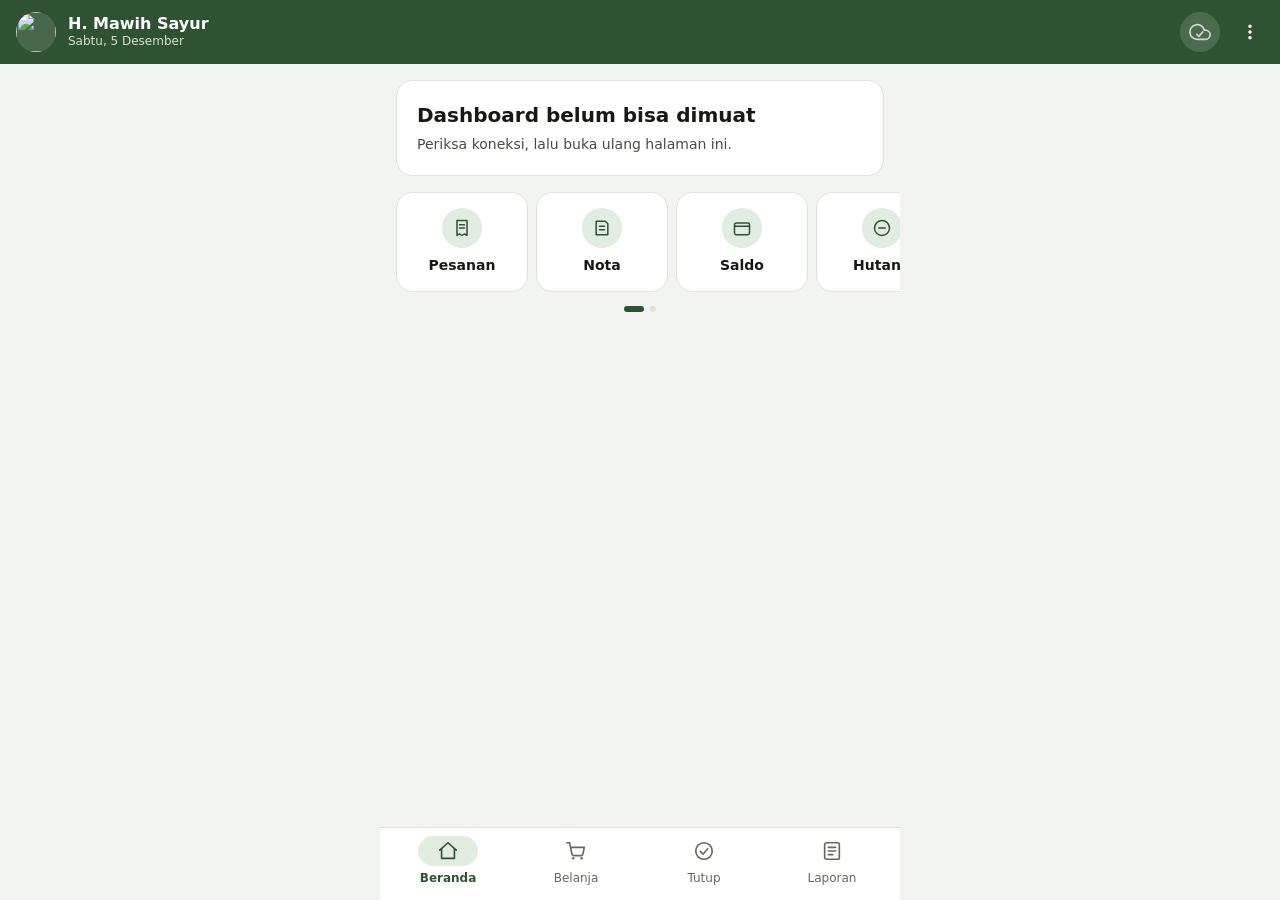
==== sayur-app.html @ 58baa8ef "Add files via upload" ====
<!DOCTYPE html>
<html lang="id">
<head>
<meta charset="UTF-8">
<meta name="viewport" content="width=device-width, initial-scale=1, viewport-fit=cover">
<title>H. Mawih Sayur</title>
<link rel="manifest" href="./manifest.json">
<meta name="theme-color" content="#2F5233">
<meta name="color-scheme" content="light dark">
<meta name="mobile-web-app-capable" content="yes">
<meta name="apple-mobile-web-app-capable" content="yes">
<meta name="apple-mobile-web-app-status-bar-style" content="black-translucent">
<meta name="apple-mobile-web-app-title" content="H. Mawih Sayur">
<link rel="apple-touch-icon" href="./icons/icon-192.png">
<link rel="icon" href="./icons/icon-192.png">
<script>
(function(){
  var s=null;try{ s=localStorage.getItem('sayur_dark'); }catch(e){}
  var dark = s==='1' || (s===null && window.matchMedia && matchMedia('(prefers-color-scheme: dark)').matches);
  if(dark) document.documentElement.classList.add('dark');
})();
</script>
<style data-page="beranda" media="not all">
:root{
  --bg:#F1F4F0; --surface:#FFFFFF; --line:#DDE3DA; --line-soft:#EBEFE8;
  --text:#161A15; --text-2:#444D41; --text-3:#626C5C;
  --brand:#2F5233; --appbar:#2F5233;
  --accent:#2F5233; --accent-tint:#E1EDE0;
  --pos:#2E7D32; --warn:#8A5A00; --warn-bg:#FFF3D1; --warn-bar:#C98A00;
  --danger:#B42318; --danger-solid:#B42318; --danger-bg:#FDE7E3;
  --info:#2563A0; --info-tint:#E1EDF6;
  --plum:#6B2C4A; --plum-tint:#F5E6EE;
  --bar-omzet:#C3D1BF; --bar-laba:#2F5233;
  --r:16px; --r-sm:12px;
  --fs-xs:12px; --fs-sm:14px; --fs-md:16px; --fs-lg:20px; --fs-xl:34px;
  color-scheme:light;
}
html.dark{
  --bg:#0E120E; --surface:#171C16; --line:#2A3228; --line-soft:#20261F;
  --text:#EDF0E8; --text-2:#BCC4B5; --text-3:#9BA494;
  --brand:#2F5233; --appbar:#1B261B;
  --accent:#8CC792; --accent-tint:#223325;
  --pos:#6FCF7A; --warn:#E6C16A; --warn-bg:#2A2415; --warn-bar:#E6B450;
  --danger:#FF8F80; --danger-solid:#B42318; --danger-bg:#3A1D18;
  --info:#7FB2E6; --info-tint:#17293A;
  --plum:#D18AAE; --plum-tint:#2A1B24;
  --bar-omzet:#38483A; --bar-laba:#8CC792;
  color-scheme:dark;
}
*{box-sizing:border-box;-webkit-tap-highlight-color:transparent}
html{-webkit-text-size-adjust:100%;background:var(--bg)}
body{
  margin:0;min-height:100dvh;background:var(--bg);color:var(--text);
  font:400 var(--fs-md)/1.4 system-ui,-apple-system,"Segoe UI",Roboto,"Helvetica Neue",Arial,sans-serif;
  -webkit-font-smoothing:antialiased;
  overscroll-behavior-y:contain;touch-action:manipulation;
  padding-bottom:calc(96px + env(safe-area-inset-bottom,0px));
}
body.sheet-open{overflow:hidden}
h1,h2,p{margin:0}
button{font:inherit;color:inherit;border:0;background:none;padding:0;cursor:pointer;text-align:inherit}
button:focus-visible,input:focus-visible{outline:2px solid var(--accent);outline-offset:2px}
input{font-family:inherit}
.num{font-variant-numeric:tabular-nums lining-nums}
.ic{width:20px;height:20px;stroke:currentColor;fill:none;stroke-width:1.8;
  stroke-linecap:round;stroke-linejoin:round;flex:none}
.appbar{
  position:sticky;top:0;z-index:50;
  background:var(--appbar);color:#fff;
  padding:calc(10px + env(safe-area-inset-top,0px)) 8px 10px 16px;
  display:flex;align-items:center;gap:8px;
}
.brand{display:flex;align-items:center;gap:12px;min-width:0;flex:1}
.brand img{width:40px;height:40px;border-radius:50%;object-fit:cover;flex:none;
  background:rgba(255,255,255,.12)}
.brand-text{min-width:0}
.brand h1{font-size:var(--fs-md);font-weight:600;line-height:1.25;
  white-space:nowrap;overflow:hidden;text-overflow:ellipsis}
.brand p{font-size:var(--fs-xs);color:#D5E2D1;line-height:1.3}
.sync-chip{
  display:flex;align-items:center;gap:8px;height:40px;padding:0 14px;
  border-radius:999px;background:rgba(255,255,255,.14);
  font-size:var(--fs-xs);font-weight:600;white-space:nowrap;
}
.sync-chip:active{background:rgba(255,255,255,.26)}
.sync-chip.online{width:40px;padding:0;justify-content:center}
.sync-chip.online #syncChipTxt{position:absolute;width:1px;height:1px;overflow:hidden;clip:rect(0 0 0 0)}
.sync-chip .dot{width:8px;height:8px;border-radius:50%;background:#8FD18A;flex:none}
.sync-chip.pending .dot{background:#F2C14E;animation:pulse 1.6s ease-in-out infinite}
.sync-chip.offline .dot{background:#C9CFC4}
.sync-chip.failed .dot{background:#FF8F80}
.icon-btn{width:44px;height:44px;border-radius:50%;display:grid;place-items:center;flex:none}
.appbar .icon-btn:active{background:rgba(255,255,255,.2)}
@keyframes pulse{50%{opacity:.35}}
.screen{max-width:520px;margin:0 auto;
  padding:16px 16px calc(20px + env(safe-area-inset-bottom,0px))}
.stack{display:flex;flex-direction:column;gap:12px}
.card{background:var(--surface);border:1px solid var(--line);border-radius:var(--r)}
.notice{
  display:flex;align-items:center;gap:12px;width:100%;min-height:56px;
  padding:10px 14px;border-radius:var(--r);
  background:var(--warn-bg);color:var(--warn);
}
.notice[hidden]{display:none}
.notice.failed{background:var(--danger-bg);color:var(--danger)}
.notice .ic{flex:none}
.notice b{display:block;font-size:var(--fs-sm);font-weight:600}
.notice span.sub{display:block;font-size:var(--fs-xs);color:var(--text-2)}
.notice .body{flex:1;min-width:0}
.hero{padding:20px 20px 0}
.hero-label{font-size:var(--fs-sm);font-weight:500;color:var(--text-2)}
.hero-value{margin-top:4px;font-size:var(--fs-xl);font-weight:700;
  line-height:1.1;letter-spacing:-.02em}
.hero-value .cur{font-size:var(--fs-md);font-weight:600;color:var(--text-2);
  margin-right:4px;letter-spacing:0}
.hero.neg .hero-value{color:var(--danger)}
.meter{height:8px;margin-top:16px;border-radius:999px;
  background:var(--line-soft);overflow:hidden}
.meter i{display:block;height:100%;border-radius:inherit;
  background:var(--pos);transition:width .6s ease}
.meter.hampir i{background:var(--warn-bar)}
.meter.jauh i{background:var(--danger)}
.meter-text{display:flex;justify-content:space-between;align-items:center;
  gap:12px;margin-top:8px;font-size:var(--fs-sm);color:var(--text-2)}
.meter-text>*{white-space:nowrap}
.status{display:inline-flex;align-items:center;gap:6px;
  font-weight:600;color:var(--pos)}
.status .ic{width:16px;height:16px}
.status.hampir{color:var(--warn)}
.status.jauh{color:var(--danger)}
.hero-stats{display:grid;grid-template-columns:1fr 1fr;margin-top:16px;
  border-top:1px solid var(--line-soft)}
.hero-stats>div{padding:14px 0}
.hero-stats>div+div{padding-left:16px;border-left:1px solid var(--line-soft)}
.hero-stats span{display:block;font-size:var(--fs-sm);color:var(--text-2)}
.hero-stats b{display:block;margin-top:2px;font-size:var(--fs-lg);font-weight:700}
.hero-empty{padding:20px}
.hero-empty h2{font-size:var(--fs-lg);font-weight:700}
.hero-empty p{margin-top:6px;font-size:var(--fs-sm);color:var(--text-2)}
.actions-carousel{position:relative;margin:0 -16px;}
.actions-track{
  display:flex;gap:8px;overflow-x:auto;
  scroll-snap-type:x mandatory;scroll-padding:0 16px;
  padding:4px 16px 12px;-webkit-overflow-scrolling:touch;
  scrollbar-width:none;scroll-behavior:smooth;
}
.actions-track::-webkit-scrollbar{display:none}
.action{
  flex:0 0 132px;scroll-snap-align:start;
  display:flex;flex-direction:column;align-items:center;justify-content:center;
  gap:8px;min-height:100px;padding:14px 8px;border-radius:var(--r);
  background:var(--surface);border:1px solid var(--line);
  font-size:var(--fs-sm);font-weight:600;text-align:center;
  transition:background .12s;-webkit-tap-highlight-color:transparent;
}
.action:active{background:var(--line-soft)}
.action .badge{
  width:40px;height:40px;border-radius:50%;
  display:grid;place-items:center;
  background:var(--accent-tint);color:var(--accent);flex:none;
}
.actions-dots{display:flex;justify-content:center;gap:6px;margin-top:2px;}
.actions-dots .d{width:6px;height:6px;border-radius:50%;
  background:var(--line);transition:all .2s ease;}
.actions-dots .d.on{background:var(--accent);width:20px;border-radius:3px;}
.row-card{overflow:hidden}
.row-btn{
  display:flex;align-items:center;gap:12px;width:100%;
  min-height:56px;padding:10px 16px;
}
.row-btn:active{background:var(--line-soft)}
.row-btn .badge{width:36px;height:36px;border-radius:50%;
  display:grid;place-items:center;background:var(--warn-bg);color:var(--warn);
  flex:none;font-size:14px}
.row-btn .body{flex:1;min-width:0}
.row-btn .t{display:block;font-size:var(--fs-sm);font-weight:600}
.row-btn .s{display:block;font-size:var(--fs-xs);color:var(--text-2);
  white-space:nowrap;overflow:hidden;text-overflow:ellipsis}
.row-btn .chev{color:var(--text-3);flex:none;width:18px;height:18px}
.saldo{display:block;width:100%;padding:16px;border:0;background:none;
  text-align:left;cursor:pointer;font-family:inherit;color:inherit}
.saldo:active{background:var(--line-soft)}
.saldo-top{display:flex;align-items:center;justify-content:space-between}
.saldo-top span{font-size:var(--fs-sm);font-weight:500;color:var(--text-2)}
.saldo-top .chev{color:var(--text-3);width:18px;height:18px}
.saldo-v{margin-top:2px;font-size:24px;font-weight:700;letter-spacing:-.01em;
  font-variant-numeric:tabular-nums}
.saldo-v .cur{font-size:var(--fs-sm);font-weight:600;color:var(--text-2);
  margin-right:4px}
.split{display:flex;height:8px;margin-top:14px;border-radius:999px;
  overflow:hidden;gap:2px;background:var(--line-soft)}
.split i{display:block;height:100%}
.split .tunai{background:var(--pos)}
.split .qris{background:var(--info)}
.legend{display:flex;gap:20px;margin-top:10px;font-size:var(--fs-sm);
  flex-wrap:wrap}
.legend span{display:inline-flex;align-items:center;gap:6px;color:var(--text-2)}
.legend b{color:var(--text);font-weight:600}
.legend .sw{width:10px;height:10px;border-radius:3px}
.debt{border-top:1px solid var(--line-soft)}
.debt .t{font-weight:500}
.debt .v{font-size:var(--fs-sm);font-weight:700;
  font-variant-numeric:tabular-nums}
.debt .v.bad{color:var(--danger)}
.chart{padding:16px;position:relative}
.chart-head{display:flex;justify-content:space-between;align-items:baseline;gap:8px}
.chart-head h2{font-size:var(--fs-md);font-weight:700}
.chart-head span{font-size:var(--fs-xs);color:var(--text-2)}
.dd{display:grid;grid-template-columns:1fr 1fr;gap:4px 16px;
  margin:14px 0 12px;padding:12px;border-radius:var(--r-sm);
  background:var(--bg);min-height:92px;align-content:start}
.dd-date{grid-column:1/-1;font-size:var(--fs-sm);font-weight:600}
.dd-empty{grid-column:1/-1;font-size:var(--fs-sm);color:var(--text-2)}
.dd-item span{display:block;font-size:var(--fs-xs);color:var(--text-2)}
.dd-item b{display:block;font-size:var(--fs-md);font-weight:700}
.dd-item b.pos{color:var(--pos)}
.dd-item b.neg{color:var(--danger)}
.dd-sub{grid-column:1/-1;display:flex;gap:16px;flex-wrap:wrap;
  margin-top:4px;font-size:var(--fs-xs);color:var(--text-2)}
.chart-bars{display:grid;grid-template-columns:repeat(7,1fr);gap:2px}
.chart-col{display:flex;flex-direction:column;align-items:center;gap:6px;
  padding:6px 0;border-radius:var(--r-sm)}
.chart-col[aria-pressed="true"]{background:var(--line-soft)}
.bars{width:100%;height:112px;display:flex;align-items:flex-end;
  justify-content:center;gap:3px;border-bottom:1px solid var(--line)}
.bar{width:12px;min-height:2px;border-radius:4px 4px 0 0}
.bar.omzet{background:var(--bar-omzet)}
.bar.laba{background:var(--bar-laba)}
.chart-col.neg .bar.laba{background:var(--danger)}
.chart-col .lbl{font-size:var(--fs-xs);color:var(--text-2);font-weight:500}
.chart-col.today .lbl{color:var(--accent);font-weight:700}
.chart-legend{display:flex;gap:16px;margin-top:8px;
  font-size:var(--fs-xs);color:var(--text-2)}
.chart-legend span{display:inline-flex;align-items:center;gap:6px}
.chart-legend i{width:10px;height:10px;border-radius:3px;display:block}
.chart-legend .o{background:var(--bar-omzet)}
.chart-legend .l{background:var(--bar-laba)}
.chart-sum{display:grid;grid-template-columns:1fr 1fr;gap:8px;
  margin:16px 0 4px}
.sum{padding:12px;border-radius:var(--r-sm);background:var(--bg)}
.sum span{display:block;font-size:var(--fs-xs);color:var(--text-2)}
.sum b{display:block;margin-top:2px;font-size:var(--fs-md);font-weight:700}
.sum b.pos{color:var(--pos)}
.sum small{display:block;margin-top:2px;font-size:var(--fs-xs);color:var(--text-2)}
.chart-empty{display:flex;flex-direction:column;align-items:center;gap:8px;
  padding:28px 12px 20px;text-align:center;color:var(--text-2);
  font-size:var(--fs-sm)}
.chart-empty .ic{width:32px;height:32px;color:var(--text-3)}
.chart-empty b{color:var(--text);font-weight:600}
.navbar{
  position:fixed;left:0;right:0;bottom:0;margin:0 auto;max-width:520px;z-index:40;
  display:grid;grid-template-columns:repeat(4,1fr);
  background:var(--surface);border-top:1px solid var(--line);
  padding:8px 4px calc(8px + env(safe-area-inset-bottom,0px));
}
.navbar button{display:flex;flex-direction:column;align-items:center;gap:4px;
  min-height:56px;font-size:var(--fs-xs);font-weight:500;color:var(--text-3)}
.navbar .pill{width:60px;height:30px;border-radius:999px;
  display:grid;place-items:center;transition:background .15s}
.navbar .ic{width:22px;height:22px}
.navbar button[aria-current="page"]{color:var(--accent);font-weight:700}
.navbar button[aria-current="page"] .pill{background:var(--accent-tint)}
.navbar button:active .pill{background:var(--line-soft)}
.sheet-ov{position:fixed;inset:0;z-index:100;display:none;
  align-items:flex-end;justify-content:center;background:rgba(8,12,8,.5)}
.sheet-ov.show{display:flex}
.sheet{width:100%;max-width:520px;max-height:88dvh;
  display:flex;flex-direction:column;background:var(--surface);
  border-radius:20px 20px 0 0;outline:none;animation:sheetUp .22s ease-out}
.sheet-grip{width:36px;height:4px;border-radius:2px;background:var(--line);
  margin:8px auto 0;flex:none}
.sheet-head{padding:12px 20px 0;flex:none}
.sheet-head h2{font-size:var(--fs-lg);font-weight:700}
.sheet-sub{margin-top:4px;font-size:var(--fs-sm);color:var(--text-2)}
.sheet-body{padding:12px 20px;overflow-y:auto;flex:1}
.sheet-actions{display:flex;flex-direction:column;gap:8px;flex:none;
  padding:8px 20px calc(16px + env(safe-area-inset-bottom,0px))}
.btn{min-height:48px;padding:0 16px;border-radius:var(--r-sm);
  border:1px solid transparent;font-size:var(--fs-md);font-weight:600;
  text-align:center}
.btn-primary{background:var(--brand);color:#fff}
.btn-primary:active{filter:brightness(1.15)}
.btn-ghost{background:transparent;color:var(--text-2)}
.btn-ghost:active{background:var(--line-soft)}
.btn-danger{background:var(--danger-solid);color:#fff}
.menu-list{padding:8px 12px}
.menu-item{display:flex;align-items:center;gap:16px;width:100%;
  min-height:52px;padding:0 8px;border-radius:var(--r-sm);font-size:var(--fs-md)}
.menu-item:active{background:var(--line-soft)}
.menu-item .ic{color:var(--text-2);width:22px;height:22px}
.menu-item .label{flex:1;min-width:0;text-align:left}
.menu-div{height:1px;background:var(--line-soft);margin:6px 8px}
.switch{position:relative;width:44px;height:26px;border-radius:999px;
  background:var(--line);transition:background .2s;flex:none}
.switch::after{content:'';position:absolute;top:3px;left:3px;
  width:20px;height:20px;border-radius:50%;background:#fff;
  box-shadow:0 1px 3px rgba(0,0,0,.3);transition:transform .2s}
.switch.on{background:var(--brand)}
.switch.on::after{transform:translateX(18px)}
.day-list{display:flex;flex-direction:column;gap:8px}
.day-item{display:flex;align-items:center;justify-content:space-between;
  gap:12px;min-height:56px;padding:8px 16px;
  border:1px solid var(--line);border-radius:var(--r-sm)}
.day-item:active{background:var(--line-soft)}
.day-item b{display:block;font-size:var(--fs-sm);font-weight:600}
.day-item small{display:block;font-size:var(--fs-xs);color:var(--text-2)}
.day-item .chev{color:var(--text-3);width:18px;height:18px}
.chips{display:grid;grid-template-columns:1fr 1fr;gap:8px;margin-bottom:16px}
.chip{min-height:48px;padding:0 12px;border:1.5px solid var(--line);
  border-radius:var(--r-sm);font-size:var(--fs-sm);font-weight:500;
  text-align:center;background:transparent}
.chip.on{border-color:var(--accent);background:var(--accent-tint);
  color:var(--accent);font-weight:700}
.field{margin-bottom:12px}
.field label{display:block;font-size:var(--fs-xs);font-weight:600;
  color:var(--text-2);margin-bottom:6px}
.field input{width:100%;padding:11px 14px;border:1.5px solid var(--line);
  border-radius:var(--r-sm);background:var(--bg);color:var(--text);
  font-size:var(--fs-sm);font-weight:500;outline:none}
.field input:focus{border-color:var(--accent);background:var(--surface)}
@keyframes sheetUp{from{transform:translateY(24px);opacity:.6}to{transform:none;opacity:1}}
.toast{position:fixed;left:50%;z-index:200;max-width:calc(100% - 32px);
  bottom:calc(88px + env(safe-area-inset-bottom,0px));
  transform:translateX(-50%) translateY(8px);
  background:var(--text);color:var(--bg);padding:12px 20px;
  border-radius:999px;font-size:var(--fs-sm);font-weight:500;text-align:center;
  opacity:0;pointer-events:none;transition:opacity .2s,transform .2s}
.toast.show{opacity:1;transform:translateX(-50%) translateY(0)}
body.sheet-open .toast{bottom:auto;top:calc(68px + 8px)}
@media (prefers-reduced-motion:reduce){
  *,*::before,*::after{animation:none !important;transition:none !important}
}
</style>
<style data-page="belanja" media="not all">
:root{
  --bg:#F1F4F0; --surface:#FFFFFF; --line:#DDE3DA; --line-soft:#EBEFE8;
  --text:#161A15; --text-2:#444D41; --text-3:#626C5C;
  --brand:#2F5233; --appbar:#2F5233;
  --accent:#2F5233; --accent-tint:#E1EDE0;
  --pos:#2E7D32; --warn:#8A5A00; --warn-bg:#FFF3D1; --warn-bar:#C98A00;
  --danger:#B42318; --danger-solid:#B42318; --danger-bg:#FDE7E3;
  --info:#2563A0; --info-tint:#E1EDF6;
  --plum:#6B2C4A; --plum-tint:#F5E6EE;
  --r:16px; --r-sm:12px;
  --fs-xs:12px; --fs-sm:14px; --fs-md:16px; --fs-lg:20px; --fs-xl:34px;
  color-scheme:light;
}
html.dark{
  --bg:#0E120E; --surface:#171C16; --line:#2A3228; --line-soft:#20261F;
  --text:#EDF0E8; --text-2:#BCC4B5; --text-3:#9BA494;
  --brand:#2F5233; --appbar:#1B261B;
  --accent:#8CC792; --accent-tint:#223325;
  --pos:#6FCF7A; --warn:#E6C16A; --warn-bg:#2A2415; --warn-bar:#E6B450;
  --danger:#FF8F80; --danger-solid:#B42318; --danger-bg:#3A1D18;
  --info:#7FB2E6; --info-tint:#17293A;
  --plum:#D18AAE; --plum-tint:#2A1B24;
  color-scheme:dark;
}
*{box-sizing:border-box;-webkit-tap-highlight-color:transparent}
html{-webkit-text-size-adjust:100%;background:var(--bg)}
body{
  margin:0;min-height:100dvh;background:var(--bg);color:var(--text);
  font:400 var(--fs-md)/1.4 system-ui,-apple-system,"Segoe UI",Roboto,"Helvetica Neue",Arial,sans-serif;
  -webkit-font-smoothing:antialiased;
  overscroll-behavior-y:contain;touch-action:manipulation;
  padding-bottom:calc(200px + env(safe-area-inset-bottom,0px));
}
body.sheet-open{overflow:hidden}
body.kp-open{padding-bottom:calc(310px + env(safe-area-inset-bottom,0px))}
h1,h2,p{margin:0}
button{font:inherit;color:inherit;border:0;background:none;padding:0;cursor:pointer;text-align:inherit}
button:focus-visible,input:focus-visible{outline:2px solid var(--accent);outline-offset:2px}
input{font-family:inherit}
.num{font-variant-numeric:tabular-nums lining-nums}
.ic{width:20px;height:20px;stroke:currentColor;fill:none;stroke-width:1.8;
  stroke-linecap:round;stroke-linejoin:round;flex:none}
.appbar{
  position:sticky;top:0;z-index:50;
  background:var(--appbar);color:#fff;
  padding:calc(10px + env(safe-area-inset-top,0px)) 8px 10px 16px;
  display:flex;align-items:center;gap:8px;
}
.brand{display:flex;align-items:center;gap:12px;min-width:0;flex:1}
.brand img{width:40px;height:40px;border-radius:50%;object-fit:cover;flex:none;
  background:rgba(255,255,255,.12)}
.brand-text{min-width:0}
.brand h1{font-size:var(--fs-md);font-weight:600;line-height:1.25;
  white-space:nowrap;overflow:hidden;text-overflow:ellipsis}
.brand p{font-size:var(--fs-xs);color:#D5E2D1;line-height:1.3}
.sync-chip{
  display:flex;align-items:center;gap:8px;height:40px;padding:0 14px;
  border-radius:999px;background:rgba(255,255,255,.14);
  font-size:var(--fs-xs);font-weight:600;white-space:nowrap;
}
.sync-chip:active{background:rgba(255,255,255,.26)}
.sync-chip.online{width:40px;padding:0;justify-content:center}
.sync-chip.online #syncChipTxt{position:absolute;width:1px;height:1px;overflow:hidden;
  clip:rect(0 0 0 0);white-space:nowrap}
.sync-chip .dot{width:8px;height:8px;border-radius:50%;background:#8FD18A;flex:none}
.sync-chip.pending .dot{background:#F2C14E;animation:pulse 1.6s ease-in-out infinite}
.sync-chip.offline .dot{background:#C9CFC4}
.sync-chip.failed .dot{background:#FF8F80}
.icon-btn{width:44px;height:44px;border-radius:50%;display:grid;place-items:center;flex:none}
.appbar .icon-btn:active{background:rgba(255,255,255,.2)}
@keyframes pulse{50%{opacity:.35}}
.page{max-width:520px;margin:0 auto;padding:12px 0 0}
.search-sticky{
  position:sticky;top:calc(60px + env(safe-area-inset-top,0px));z-index:40;
  background:var(--bg);padding:8px 16px;
}
.search-inner{display:flex;gap:8px;align-items:stretch}
.search-field{flex:1;position:relative;display:flex;align-items:center}
.search-ico{
  position:absolute;left:14px;width:20px;height:20px;
  fill:none;stroke:var(--text-3);stroke-width:2;
  stroke-linecap:round;stroke-linejoin:round;pointer-events:none;
}
.search-field input{
  width:100%;height:48px;padding:0 44px 0 44px;
  border:1.5px solid var(--line);border-radius:var(--r-sm);
  font-size:var(--fs-sm);background:var(--surface);color:var(--text);
  outline:none;-webkit-appearance:none;appearance:none;
}
.search-field input:focus{
  border-color:var(--accent);
  box-shadow:0 0 0 3px color-mix(in srgb, var(--accent) 18%, transparent);
}
.search-field input::placeholder{color:var(--text-3)}
.search-clear{
  position:absolute;right:2px;width:44px;height:44px;
  border:0;background:transparent;display:grid;place-items:center;cursor:pointer;
}
.search-clear span{
  width:22px;height:22px;border-radius:50%;
  background:var(--line);color:var(--text-2);
  font-size:11px;font-weight:800;display:grid;place-items:center;
}
.search-clear[hidden],.add-btn[hidden],.empty-msg[hidden]{display:none}
.add-btn{
  flex:none;padding:0 16px;border:0;border-radius:var(--r-sm);
  background:var(--brand);color:#fff;
  font-size:var(--fs-sm);font-weight:700;white-space:nowrap;cursor:pointer;
}
.add-btn:active{filter:brightness(1.15)}
.item-list{padding:4px 16px 16px}
.item{
  position:relative;background:var(--surface);
  border:1px solid var(--line);border-radius:var(--r);
  padding:0 16px;margin-bottom:8px;
  transition:border-color .18s, background .18s;
}
.item[hidden]{display:none}
.item.checked{
  background:var(--accent-tint);
  border-color:color-mix(in srgb, var(--accent) 30%, transparent);
}
.item-main{
  display:flex;align-items:center;gap:12px;cursor:pointer;
  user-select:none;min-height:56px;
}
.cb{
  -webkit-appearance:none;appearance:none;
  width:22px;height:22px;margin:0;flex:none;border-radius:50%;
  border:2px solid var(--line);background-color:var(--surface);
  background-repeat:no-repeat;background-position:center;background-size:14px 14px;
  cursor:pointer;transition:background-color .15s, border-color .15s;
}
.cb:checked{
  background-color:var(--accent);border-color:var(--accent);
  background-image:url("data:image/svg+xml,%3Csvg xmlns='http://www.w3.org/2000/svg' viewBox='0 0 24 24' fill='none' stroke='white' stroke-width='3.6' stroke-linecap='round' stroke-linejoin='round'%3E%3Cpath d='M5 12.5l4.5 4.5L19 7.5'/%3E%3C/svg%3E");
}
.item-name{
  flex:1;font-size:var(--fs-sm);font-weight:600;color:var(--text);min-width:0;
  overflow:hidden;text-overflow:ellipsis;white-space:nowrap;
}
.item-total{
  font-size:var(--fs-sm);font-weight:700;color:var(--accent);
  white-space:nowrap;letter-spacing:-.2px;flex:none;
  display:flex;align-items:center;gap:6px;
}
.item-total.zero{color:var(--text-3);font-weight:600}
.item-total.nanti-on{color:var(--warn)}
.nanti-tag{
  display:inline-block;font-size:10px;font-weight:800;
  background:var(--warn-bg);color:var(--warn);
  padding:2px 6px;border-radius:6px;letter-spacing:.4px;
}
.item-detail{
  display:grid;grid-template-columns:132px 1fr;gap:12px;
  max-height:0;overflow:hidden;padding:0;
  border-top:1px solid transparent;
  transition:max-height .32s ease, padding .28s ease, border-color .28s ease;
}
.item.open .item-detail{
  max-height:520px;padding:12px 0 16px;
  border-top-color:var(--line);
}
.df.supplier-row{
  grid-column:1 / -1;
  max-height:0;overflow:hidden;opacity:0;
  transition:max-height .25s ease, opacity .2s ease;
}
.df.supplier-row.show{max-height:80px;opacity:1}
.df.margin-info{
  grid-column:1 / -1;
  background:var(--bg);
  border-radius:var(--r-sm);
  padding:8px 12px;margin-top:2px;
}
.mg-summary{
  display:flex;align-items:center;gap:8px;width:100%;
  padding:0;border:0;background:transparent;
  font-family:inherit;cursor:pointer;text-align:left;
  min-height:32px;-webkit-appearance:none;appearance:none;
}
.mg-summary:active{transform:none}
.mg-sum-label{
  flex:none;font-size:11px;font-weight:700;color:var(--text-3);
  text-transform:uppercase;letter-spacing:.5px;
}
.mg-sum-val{
  flex:1;text-align:right;
  font-size:var(--fs-sm);font-weight:700;color:var(--pos);
  font-variant-numeric:tabular-nums;letter-spacing:-.2px;
  white-space:nowrap;overflow:hidden;text-overflow:ellipsis;
}
.mg-sum-val.neg{color:var(--danger)}
.mg-chev{
  flex:none;width:18px;height:18px;
  fill:none;stroke:var(--text-3);stroke-width:2.4;
  stroke-linecap:round;stroke-linejoin:round;
  transition:transform .25s ease;
}
.margin-info.expanded .mg-chev{transform:rotate(180deg)}
.mg-detail{
  max-height:0;overflow:hidden;
  transition:max-height .28s ease, padding .25s ease, border-color .25s ease;
  border-top:1px solid transparent;padding-top:0;
}
.margin-info.expanded .mg-detail{
  max-height:200px;padding-top:8px;margin-top:6px;
  border-top-color:var(--line);
}
.mg-row{
  display:flex;align-items:center;justify-content:space-between;gap:12px;
  min-height:24px;font-size:var(--fs-xs);font-weight:600;color:var(--text-3);
  font-variant-numeric:tabular-nums;
}
.mg-row b{
  font-size:var(--fs-xs);font-weight:700;color:var(--text);
  text-align:right;white-space:nowrap;
}
.mg-row.pos b{color:var(--pos)}
.mg-row.neg b{color:var(--danger)}
.mg-row.total{
  border-top:1px solid var(--line);
  margin-top:4px;padding-top:6px;
}
.mg-row.total b{color:var(--pos);font-size:var(--fs-sm)}
.mg-row.total.neg b{color:var(--danger)}
.mg-row.min{opacity:.85;margin-top:6px}
.mg-row.min b{color:var(--warn)}
.mg-row.hidden{display:none}
.item-sum{
  display:flex;align-items:center;gap:12px;width:100%;
  max-height:0;overflow:hidden;opacity:0;margin:0;
  padding:0 0 0 34px;border:0;background:transparent;text-align:left;
  cursor:pointer;font-size:var(--fs-xs);font-weight:600;color:var(--text);
  transition:max-height .25s ease, opacity .2s ease, padding .25s ease;
}
.item.checked:not(.open) .item-sum{
  max-height:56px;opacity:1;padding:8px 0 12px 34px;
}
.sum-text{
  flex:1;min-width:0;overflow:hidden;text-overflow:ellipsis;white-space:nowrap;
}
.sum-text.warn{color:var(--warn)}
.sum-text .nanti-tag{margin-left:6px}
.sum-edit{flex:none;font-size:var(--fs-xs);font-weight:700;color:var(--accent)}
.df{display:flex;flex-direction:column;gap:6px;min-width:0}
.df-label{
  font-size:11px;font-weight:700;color:var(--text-3);
  text-transform:uppercase;letter-spacing:.5px;
}
.qty-stepper,.toggle-nanti,.rp-field{
  height:40px;border:1.5px solid var(--line);border-radius:var(--r-sm);
  background:var(--surface);
}
.qty-stepper:focus-within,.rp-field:focus-within{
  border-color:var(--accent);
  box-shadow:0 0 0 3px color-mix(in srgb, var(--accent) 18%, transparent);
}
.qty-stepper{display:flex;align-items:stretch;overflow:hidden;width:100%}
.qty-btn{
  width:38px;border:0;background:transparent;color:var(--accent);
  font-size:18px;font-weight:700;cursor:pointer;padding:0;
  display:grid;place-items:center;flex:none;
}
.qty-btn:active{background:var(--accent-tint);transform:none}
.df-label.qty-label{
  display:flex;align-items:baseline;justify-content:space-between;
}
.qty-unit{
  font-size:11px;font-weight:700;color:var(--accent);
  text-transform:none;letter-spacing:0;
}
.df-label .u{text-transform:none;letter-spacing:0;font-weight:600}
.qty-stepper .qty{
  flex:1;min-width:0;width:100%;height:100%;border:0;text-align:center;
  font-size:15px;font-weight:700;padding:0;background:transparent;
  color:var(--text);outline:none;font-family:inherit;
  -webkit-appearance:none;appearance:none;
}
.toggle-nanti{
  display:flex;align-items:center;justify-content:space-between;gap:8px;
  width:100%;padding:0 12px;cursor:pointer;user-select:none;
  font-size:11px;font-weight:800;color:var(--text-3);letter-spacing:.4px;
  transition:background .18s, border-color .18s, color .18s;
}
.toggle-nanti input{display:none}
.tn-track{
  width:34px;height:20px;border-radius:999px;background:var(--line);
  position:relative;flex:none;transition:background .2s;
}
.tn-thumb{
  position:absolute;top:2px;left:2px;width:16px;height:16px;border-radius:50%;
  background:#fff;box-shadow:0 1px 2px rgba(0,0,0,.2);
  transition:transform .2s;
}
.toggle-nanti.on{
  border-color:var(--warn-bar);background:var(--warn-bg);color:var(--warn);
}
.toggle-nanti.on .tn-track{background:var(--warn-bar)}
.toggle-nanti.on .tn-thumb{transform:translateX(14px)}
.rp-field{display:flex;align-items:center;padding:0 12px;min-width:0}
.rp-pre{font-size:var(--fs-xs);font-weight:600;color:var(--text-3);flex:none}
.rp-field input[type="text"]{
  flex:1;min-width:0;width:100%;height:100%;border:0;background:transparent;
  padding:0 0 0 8px;text-align:right;font-size:15px;font-weight:700;
  font-family:inherit;color:var(--text);outline:none;
  -webkit-appearance:none;appearance:none;
}
.rp-field input::placeholder{color:var(--text-3);font-weight:500}
.rp-field input.supplier{
  text-align:left;font-weight:500;font-size:var(--fs-sm);padding-left:0;
}
.empty-msg{text-align:center;padding:48px 24px;color:var(--text-3)}
.empty-ico{
  width:56px;height:56px;margin:0 auto 12px;border-radius:50%;
  background:var(--line-soft);display:grid;place-items:center;
}
.empty-ico svg{width:26px;height:26px;fill:none;stroke:var(--text-3);stroke-width:2;
  stroke-linecap:round;stroke-linejoin:round}
.empty-title{font-size:var(--fs-sm);font-weight:700;color:var(--text);margin:0 0 4px}
.empty-sub{font-size:var(--fs-xs);font-weight:500;margin:0}
.app-footer{
  position:fixed;left:0;right:0;bottom:0;margin:0 auto;max-width:520px;z-index:70;
  background:var(--surface);border-radius:var(--r) var(--r) 0 0;
  box-shadow:0 -6px 24px rgba(0,0,0,.10);
  overflow:hidden;transition:bottom .22s ease;
}
.safe-bar{height:4px;background:var(--line-soft);overflow:hidden}
.safe-fill{
  height:100%;width:0%;background:var(--accent);
  border-radius:0 2px 2px 0;
  transition:width .3s ease, background-color .25s ease;
}
.footer-handle{
  position:absolute;top:4px;left:50%;margin-left:-60px;
  width:120px;height:28px;
  background:transparent;border:0;outline:none;
  box-shadow:none;border-radius:0;padding:0;cursor:pointer;z-index:3;
  -webkit-appearance:none;appearance:none;
}
.footer-handle:active{transform:none}
.footer-handle .grip{
  position:absolute;left:50%;top:6px;margin-left:-18px;
  width:36px;height:4px;border-radius:2px;background:var(--line);
  transition:background .2s, width .2s, margin-left .2s;
}
.footer-handle:active .grip{background:var(--text-3)}
.footer-handle.open .grip{background:var(--accent);width:44px;margin-left:-22px}
.settings-panel{display:grid;grid-template-rows:0fr;transition:grid-template-rows .28s ease}
.settings-panel.open{grid-template-rows:1fr}
.settings-panel-inner{
  overflow-x:hidden;overflow-y:auto;min-height:0;
  max-height:calc(100dvh - 68px - 170px - env(safe-area-inset-bottom,0px));
  overscroll-behavior:contain;
}
.app-footer.kp-edit .settings-panel-inner{
  max-height:calc(100dvh - 68px - var(--kp-h, 310px) - 16px);
}
.settings-content{padding:8px 16px 16px;display:flex;flex-direction:column;gap:12px}
.settings-head{
  position:sticky;top:0;z-index:2;background:var(--surface);
  display:flex;align-items:center;justify-content:space-between;gap:12px;
  padding:20px 0 4px;
}
.settings-title{font-size:var(--fs-md);font-weight:700;color:var(--text)}
.settings-close{
  width:44px;height:44px;margin:-8px -10px -8px 0;
  border:0;background:transparent;
  display:grid;place-items:center;cursor:pointer;
}
.settings-close span{
  width:28px;height:28px;border-radius:50%;
  background:var(--line);color:var(--text-2);
  font-size:12px;font-weight:800;display:grid;place-items:center;
}
.setting-row{display:grid;grid-template-columns:128px 1fr;gap:12px;align-items:center}
.setting-row label{font-size:var(--fs-sm);font-weight:600;color:var(--text-2);white-space:nowrap}
.setting-row .rp-field{height:44px}
.avail-box{background:var(--bg);border-radius:var(--r-sm);padding:4px 12px}
.avail-row{
  display:flex;align-items:center;justify-content:space-between;gap:12px;
  min-height:56px;padding:8px 0;
}
.avail-lab{display:flex;flex-direction:column;gap:2px;min-width:0}
.avail-name{font-size:var(--fs-sm);font-weight:600;color:var(--text-2);line-height:1.2}
.avail-hint{font-size:11px;font-weight:500;color:var(--text-3);line-height:1.3}
.avail-val{
  flex:none;white-space:nowrap;
  font-size:var(--fs-sm);font-weight:700;color:var(--text);
  font-variant-numeric:tabular-nums;
}
.avail-val.strong{font-size:var(--fs-md);font-weight:800;color:var(--accent);letter-spacing:-.3px}
.summary{padding:14px 16px 6px;border-top:1px solid var(--line)}
.summary-row{
  display:flex;align-items:center;justify-content:space-between;gap:12px;min-height:44px;
}
.select-all{
  display:flex;align-items:center;gap:12px;cursor:pointer;user-select:none;
  flex:none;min-height:44px;
}
.select-all-text{display:flex;flex-direction:column;gap:1px}
.select-all-title{font-size:var(--fs-sm);font-weight:700;color:var(--text);line-height:1.2}
.item-count{font-size:var(--fs-xs);font-weight:600;color:var(--text-3);white-space:nowrap;line-height:1.2}
.total-box{
  text-align:right;min-width:0;display:flex;flex-direction:column;
  align-items:flex-end;gap:2px;
}
.footer-note{font-size:var(--fs-xs);font-weight:600;color:var(--text-3);line-height:1.2;white-space:nowrap}
.footer-note .pos{color:var(--pos)}
.footer-note .neg{color:var(--danger)}
.footer-total{
  font-size:var(--fs-lg);font-weight:800;color:var(--pos);
  letter-spacing:-.3px;white-space:nowrap;line-height:1.2;
  font-variant-numeric:tabular-nums;
}
.footer-total.over{color:var(--danger)}
.navbar{
  display:grid;grid-template-columns:repeat(4,1fr);
  border-top:1px solid var(--line);
  padding:8px 4px calc(8px + env(safe-area-inset-bottom,0px));
}
.navbar button{
  display:flex;flex-direction:column;align-items:center;gap:4px;
  min-height:56px;font-size:var(--fs-xs);font-weight:500;color:var(--text-3);
}
.navbar .pill{
  width:60px;height:30px;border-radius:999px;display:grid;place-items:center;
  transition:background .15s;
}
.navbar .ic{width:22px;height:22px}
.navbar button[aria-current="page"]{color:var(--accent);font-weight:700}
.navbar button[aria-current="page"] .pill{background:var(--accent-tint)}
.navbar button:active .pill{background:var(--line-soft)}
.fab{
  position:fixed;right:16px;bottom:150px;z-index:62;
  height:48px;padding:0 20px 0 16px;border-radius:24px;
  background:var(--brand);color:#fff;font-size:var(--fs-sm);font-weight:700;
  display:flex;align-items:center;gap:8px;
  box-shadow:0 6px 16px color-mix(in srgb, var(--brand) 40%, transparent);
  opacity:0;transform:translateY(12px) scale(.96);
  pointer-events:none;visibility:hidden;
  transition:opacity .2s ease, transform .2s ease, bottom .22s ease,
             background-color .15s ease, visibility 0s linear .2s;
}
.fab.show{
  opacity:1;transform:none;pointer-events:auto;visibility:visible;
  transition:opacity .2s ease, transform .2s ease, bottom .22s ease,
             background-color .15s ease, visibility 0s;
}
.fab.show:active{transform:scale(.97)}
.fab svg{
  width:20px;height:20px;fill:none;stroke:currentColor;stroke-width:2.2;
  stroke-linecap:round;stroke-linejoin:round;flex:none;
}
.fab-spin{
  display:none;width:18px;height:18px;border-radius:50%;flex:none;
  border:2.5px solid rgba(255,255,255,.4);border-top-color:#fff;
  animation:spin .8s linear infinite;
}
.fab.busy svg{display:none}
.fab.busy .fab-spin{display:block}
.fab.wait{background:var(--text-3);box-shadow:0 4px 12px rgba(0,0,0,.15)}
@keyframes spin{to{transform:rotate(360deg)}}
.sheet-ov{
  position:fixed;inset:0;z-index:100;display:none;
  align-items:flex-end;justify-content:center;
  background:rgba(8,12,8,.5);
}
.sheet-ov.show{display:flex}
.sheet{
  width:100%;max-width:520px;max-height:88dvh;display:flex;flex-direction:column;
  background:var(--surface);border-radius:20px 20px 0 0;outline:none;
  animation:sheetUp .22s ease-out;
}
.sheet-grip{
  width:36px;height:4px;border-radius:2px;background:var(--line);
  margin:8px auto 0;flex:none;
}
.sheet-head{padding:12px 20px 0;flex:none}
.sheet-head h2{font-size:var(--fs-lg);font-weight:700}
.sheet-sub{margin-top:4px;font-size:var(--fs-sm);color:var(--text-2)}
.sheet-body{padding:12px 20px;overflow-y:auto;flex:1}
.sheet-actions{
  display:flex;flex-direction:column;gap:8px;flex:none;
  padding:8px 20px calc(16px + env(safe-area-inset-bottom,0px));
}
.btn{
  min-height:48px;padding:0 16px;border-radius:var(--r-sm);
  border:1px solid transparent;font-size:var(--fs-md);font-weight:600;
  text-align:center;
}
.btn:disabled{opacity:.6}
.btn-primary{background:var(--brand);color:#fff}
.btn-primary:active{filter:brightness(1.15)}
.btn-secondary{background:transparent;border-color:var(--line);color:var(--text)}
.btn-secondary:active{background:var(--line-soft)}
.btn-danger{background:var(--danger-solid);color:#fff}
.btn-ghost{background:transparent;color:var(--text-2)}
.btn-ghost:active{background:var(--line-soft)}
.sum-list{background:var(--bg);border-radius:var(--r-sm);padding:4px 12px;margin-bottom:12px}
.sum-line{
  display:flex;justify-content:space-between;gap:12px;
  min-height:44px;font-size:var(--fs-sm);font-weight:600;color:var(--text-2);
  align-items:center;
}
.sum-line + .sum-line{border-top:1px solid var(--line-soft)}
.sum-line b{color:var(--text);font-weight:700;text-align:right}
.sum-line.warn b{color:var(--warn)}
.sum-line.err b{color:var(--danger)}
.seg{
  display:grid;grid-template-columns:1fr 1fr;gap:4px;
  padding:4px;background:var(--bg);border-radius:var(--r-sm);margin-bottom:12px;
}
.seg button{
  height:40px;border:0;border-radius:var(--r-sm);background:transparent;
  font-size:var(--fs-sm);font-weight:700;color:var(--text-3);cursor:pointer;
}
.seg button.on{background:var(--surface);color:var(--accent);
  box-shadow:0 1px 2px rgba(0,0,0,.08)}
.opt{
  display:flex;align-items:center;gap:12px;min-height:44px;margin-bottom:4px;
  font-size:var(--fs-sm);font-weight:600;color:var(--text);cursor:pointer;user-select:none;
}
.preview{
  background:var(--bg);border-radius:var(--r-sm);padding:12px;
  font-size:var(--fs-xs);line-height:1.55;color:var(--text);
  white-space:pre-wrap;word-break:break-word;
  min-height:96px;max-height:36vh;overflow:auto;
}
.preview.empty{color:var(--text-3);font-weight:500}
.sheet-warn{
  background:var(--warn-bg);border:1px solid color-mix(in srgb, var(--warn) 30%, transparent);
  color:var(--warn);
  border-radius:var(--r-sm);padding:10px 12px;margin-bottom:12px;
  font-size:var(--fs-xs);font-weight:600;line-height:1.4;
}
.sheet-warn[hidden],.opt[hidden]{display:none}
.menu-list{padding:8px 12px}
.menu-item{
  display:flex;align-items:center;gap:16px;width:100%;min-height:52px;
  padding:0 8px;border-radius:var(--r-sm);font-size:var(--fs-md);
}
.menu-item:active{background:var(--line-soft)}
.menu-item .ic{color:var(--text-2);width:22px;height:22px}
.menu-item .label{flex:1;min-width:0;text-align:left}
.menu-div{height:1px;background:var(--line-soft);margin:6px 8px}
.menu-item.danger{color:var(--danger)}
.menu-item.danger .ic{color:var(--danger)}
.switch{
  position:relative;width:44px;height:26px;border-radius:999px;
  background:var(--line);transition:background .2s;flex:none;
}
.switch::after{
  content:'';position:absolute;top:3px;left:3px;width:20px;height:20px;
  border-radius:50%;background:#fff;
  box-shadow:0 1px 3px rgba(0,0,0,.3);transition:transform .2s;
}
.switch.on{background:var(--brand)}
.switch.on::after{transform:translateX(18px)}
@keyframes sheetUp{from{transform:translateY(24px);opacity:.6}to{transform:none;opacity:1}}
.keypad{
  position:fixed;left:0;right:0;bottom:0;z-index:90;
  background:color-mix(in srgb, var(--line) 50%, var(--bg));
  border-radius:16px 16px 0 0;
  box-shadow:0 -8px 24px rgba(0,0,0,.18);
  padding:0 12px calc(10px + env(safe-area-inset-bottom,0px));
  transform:translateY(105%);visibility:hidden;
  transition:transform .22s ease, visibility 0s linear .22s;
  -webkit-user-select:none;user-select:none;touch-action:manipulation;
}
.keypad.show{
  transform:translateY(0);visibility:visible;
  transition:transform .22s ease, visibility 0s;
}
.kp-head{
  display:flex;align-items:center;justify-content:space-between;
  gap:12px;height:44px;padding:0 4px;
}
.kp-title{min-width:0;display:flex;flex-direction:column;line-height:1.2}
.kp-name{
  font-size:var(--fs-sm);font-weight:700;color:var(--text);
  overflow:hidden;text-overflow:ellipsis;white-space:nowrap;
}
.kp-field{font-size:var(--fs-xs);font-weight:600;color:var(--text-3)}
.kp-close{
  width:44px;height:44px;margin-right:-8px;border:0;background:transparent;
  color:var(--text-3);display:grid;place-items:center;cursor:pointer;
}
.kp-close svg{
  width:22px;height:22px;fill:none;stroke:currentColor;stroke-width:2.2;
  stroke-linecap:round;stroke-linejoin:round;
}
.kp-grid{
  display:grid;grid-template-columns:repeat(4,1fr);
  grid-template-rows:repeat(4,52px);gap:8px;
}
.kp-key{
  border:0;border-radius:10px;background:var(--surface);color:var(--text);
  font-size:21px;font-weight:600;padding:0;cursor:pointer;
  box-shadow:0 1px 0 rgba(0,0,0,.1);
  display:grid;place-items:center;touch-action:manipulation;
}
.kp-key:active{background:var(--line-soft)}
.kp-key.alt{background:var(--line);font-size:17px;font-weight:700}
.kp-key.alt:active{background:var(--line-soft)}
.kp-key.act{
  background:var(--accent);color:#fff;font-size:16px;font-weight:700;
  grid-column:4;grid-row:3 / span 2;box-shadow:none;
}
.kp-key.act:active{filter:brightness(1.15)}
.kp-key:disabled{opacity:.3;pointer-events:none}
.kp-key svg{
  width:26px;height:26px;fill:none;stroke:currentColor;stroke-width:2;
  stroke-linecap:round;stroke-linejoin:round;
}
.kp-fresh{background:color-mix(in srgb, var(--accent) 20%, transparent) !important;border-radius:4px}
.item-detail input,.settings-content input{
  -webkit-user-select:none;user-select:none;caret-color:transparent;
}
.qty-stepper.kp-on,.rp-field.kp-on{
  border-color:var(--accent);
  box-shadow:0 0 0 3px color-mix(in srgb, var(--accent) 18%, transparent);
}
.app-footer.kp-edit .summary,
.app-footer.kp-edit .navbar{display:none}
.toast{
  position:fixed;left:50%;z-index:200;max-width:calc(100% - 32px);
  bottom:calc(88px + env(safe-area-inset-bottom,0px));
  transform:translateX(-50%) translateY(8px);
  background:var(--text);color:var(--bg);padding:12px 20px;border-radius:999px;
  font-size:var(--fs-sm);font-weight:500;text-align:center;
  opacity:0;pointer-events:none;transition:opacity .2s,transform .2s;
}
.toast.show{opacity:1;transform:translateX(-50%) translateY(0)}
body.sheet-open .toast{bottom:auto;top:calc(68px + 8px)}
@keyframes fieldPulse {
  0%   { box-shadow: 0 0 0 0 color-mix(in srgb, var(--accent) 55%, transparent); }
  70%  { box-shadow: 0 0 0 12px color-mix(in srgb, var(--accent) 0%, transparent); }
  100% { box-shadow: 0 0 0 0 color-mix(in srgb, var(--accent) 0%, transparent); }
}
.rp-field.field-highlight {
  animation: fieldPulse 1.2s ease-out 2;
  border-color: var(--accent);
  background: var(--surface);
}
/* ==========================================================
   BELANJA SUB-TABS (baru — Pesanan & Nota)
   ========================================================== */
.bel-subtabs{
  position:sticky;top:calc(60px + env(safe-area-inset-top,0px));z-index:38;
  display:grid;grid-template-columns:repeat(3,1fr);gap:4px;
  background:var(--surface);border-bottom:1px solid var(--line);
  padding:6px 8px;
}
.bel-subtabs button{
  padding:8px 6px;border:none;border-radius:var(--r-sm);
  background:transparent;color:var(--text-3);
  font-size:var(--fs-sm);font-weight:600;cursor:pointer;
  min-height:40px;display:flex;align-items:center;justify-content:center;gap:4px;
  white-space:nowrap;transition:background .15s, color .15s;
}
.bel-subtabs button.on{
  background:var(--accent-tint);color:var(--accent);font-weight:700;
}
.bel-tab{display:none}
.bel-tab.on{display:block}
#tabRencana .search-sticky{top:calc(112px + env(safe-area-inset-top,0px));}
body[data-beltab="pesanan"] .app-footer .safe-bar,
body[data-beltab="pesanan"] .app-footer .footer-handle,
body[data-beltab="pesanan"] .app-footer .settings-panel,
body[data-beltab="pesanan"] .app-footer .summary,
body[data-beltab="nota"]   .app-footer .safe-bar,
body[data-beltab="nota"]   .app-footer .footer-handle,
body[data-beltab="nota"]   .app-footer .settings-panel,
body[data-beltab="nota"]   .app-footer .summary{display:none}
body[data-beltab="pesanan"] .fab,
body[data-beltab="nota"]   .fab{display:none !important}
body[data-beltab="pesanan"],
body[data-beltab="nota"]{
  padding-bottom:calc(80px + env(safe-area-inset-bottom,0px));
}
/* PESANAN */
.pesanan-actions{padding:12px 16px 8px;display:flex;gap:8px}
.btn-pesanan-baru{
  flex:1;padding:12px 14px;border:none;border-radius:var(--r-sm);
  background:var(--brand);color:#fff;
  font-size:var(--fs-sm);font-weight:700;cursor:pointer;
}
.btn-pesanan-baru:active{filter:brightness(1.15)}
.pesanan-list{padding:0 16px 16px}
.order-card{
  background:var(--surface);border:1px solid var(--line);
  border-radius:var(--r);padding:14px;margin-bottom:10px;cursor:pointer;
  transition:background .12s;
}
.order-card:active{background:var(--line-soft)}
.order-card.done{opacity:.6}
.order-card.overdue{
  border-color:color-mix(in srgb,var(--danger) 40%,transparent);
  background:linear-gradient(160deg,var(--danger-bg),var(--surface));
}
.order-head{display:flex;justify-content:space-between;align-items:flex-start;gap:8px;margin-bottom:8px}
.order-name{font-size:var(--fs-sm);font-weight:700}
.order-meta{font-size:var(--fs-xs);color:var(--text-3);margin-top:2px;
  display:flex;gap:8px;flex-wrap:wrap;align-items:center}
.order-badge{
  font-size:10px;font-weight:700;padding:3px 8px;border-radius:999px;
  text-transform:uppercase;letter-spacing:.4px;flex-shrink:0;white-space:nowrap;
}
.order-badge.perlu_belanja{background:var(--warn-bg);color:var(--warn)}
.order-badge.siap_serah{background:var(--info-tint);color:var(--info)}
.order-badge.belum_lunas{background:var(--danger-bg);color:var(--danger)}
.order-badge.selesai{background:var(--accent-tint);color:var(--accent)}
.order-summary{
  display:flex;justify-content:space-between;align-items:baseline;
  font-size:var(--fs-xs);color:var(--text-2);padding-top:8px;
  border-top:1px dashed var(--line-soft);margin-top:8px;
}
.order-summary b{font-size:var(--fs-sm);color:var(--text)}
.order-summary b.paid{color:var(--pos)}
.banner-piutang{
  margin:12px 16px 0;
  background:var(--warn-bg);
  border:1px solid color-mix(in srgb,var(--warn) 30%,transparent);
  border-radius:var(--r);padding:12px 14px;
}
.bp-title{font-size:var(--fs-sm);font-weight:700;color:var(--warn);margin-bottom:6px}
.bp-item{font-size:var(--fs-xs);color:var(--text-2);
  display:flex;justify-content:space-between;padding:3px 0}
.bp-item b{color:var(--text);font-weight:700}
.section-head-pesanan{
  display:flex;justify-content:space-between;align-items:center;
  padding:10px 16px 6px;font-size:var(--fs-xs);font-weight:700;
  color:var(--text-3);text-transform:uppercase;letter-spacing:.5px;
}
.riwayat-toggle{
  margin:8px 16px;padding:12px 14px;background:var(--surface);
  border:1px dashed var(--line);border-radius:var(--r-sm);
  color:var(--text-2);font-size:var(--fs-sm);font-weight:600;
  cursor:pointer;display:flex;justify-content:space-between;align-items:center;
  width:calc(100% - 32px);
}
.riwayat-toggle.open{background:var(--line-soft);border-style:solid}
.riwayat-toggle .cnt{
  display:inline-block;padding:1px 8px;background:var(--line-soft);
  color:var(--text-3);font-size:10px;border-radius:999px;
  font-weight:700;margin-left:6px;
}
.pesanan-empty{
  text-align:center;padding:40px 20px;color:var(--text-3);
  font-size:var(--fs-sm);line-height:1.6;
}
.detail-head-pesanan{
  display:flex;align-items:center;gap:10px;
  padding:12px 16px;background:var(--surface);
  border-bottom:1px solid var(--line);margin:0 0 12px;
}
.btn-back-pesanan{
  width:36px;height:36px;border-radius:50%;background:var(--line-soft);
  border:none;cursor:pointer;display:flex;align-items:center;justify-content:center;
  flex:none;color:var(--text-2);
}
.btn-back-pesanan svg{width:18px;height:18px;stroke:currentColor;fill:none;
  stroke-width:2.2;stroke-linecap:round;stroke-linejoin:round}
.detail-title-pesanan{flex:1;min-width:0;font-size:var(--fs-md);font-weight:700}
.detail-sub-pesanan{font-size:var(--fs-xs);color:var(--text-3);margin-top:1px}
.pesanan-detail-body{padding:0 16px 16px}
.pemesan-card{
  background:var(--surface);border:1px solid var(--line);
  border-radius:var(--r);padding:14px;margin-bottom:12px;position:relative;
}
.pemesan-card .row{display:flex;align-items:flex-start;gap:8px;padding:4px 0;font-size:var(--fs-sm)}
.pemesan-card .row .lbl{color:var(--text-3);width:70px;flex-shrink:0;font-size:var(--fs-xs);padding-top:2px}
.pemesan-card .row .val{flex:1;color:var(--text);font-weight:500;word-break:break-word}
.pemesan-card .row .val.ket{
  padding:6px 10px;background:var(--bg);border-radius:6px;
  border-left:2px solid var(--warn);font-weight:400;font-size:var(--fs-xs);line-height:1.5;
}
.btn-edit-info{
  position:absolute;top:10px;right:12px;background:none;border:none;
  color:var(--text-3);font-size:16px;cursor:pointer;padding:4px 8px;
}
.status-card{
  background:var(--surface);border:1px solid var(--line);
  border-radius:var(--r);padding:14px;margin-bottom:12px;
}
.status-card.done{
  background:linear-gradient(150deg,var(--accent-tint),var(--surface));
  border-color:color-mix(in srgb,var(--accent) 25%,transparent);
}
.status-card .row{display:flex;justify-content:space-between;align-items:baseline;padding:4px 0;font-size:var(--fs-sm)}
.status-card .row .lbl{color:var(--text-2)}
.status-card .row .amt{font-weight:700}
.status-card .row .amt.neg{color:var(--danger)}
.status-card .row .amt.pos{color:var(--pos)}
.status-card .row.total{border-top:1px dashed var(--line);padding-top:8px;margin-top:6px}
.status-card .row.total .lbl{font-weight:700;color:var(--text)}
.status-card .row.total .amt{font-size:var(--fs-md)}
.item-list-pesanan{
  background:var(--surface);border:1px solid var(--line);
  border-radius:var(--r);overflow:hidden;margin-bottom:12px;
}
.item-row-pesanan{
  display:flex;justify-content:space-between;align-items:flex-start;gap:10px;
  padding:12px 14px;border-bottom:1px solid var(--line-soft);
}
.item-row-pesanan:last-child{border-bottom:none}
.item-body-pesanan{flex:1;min-width:0}
.item-name-pesanan{font-size:var(--fs-sm);font-weight:600}
.item-detail-pesanan{
  font-size:var(--fs-xs);color:var(--text-3);margin-top:2px;
  display:flex;gap:6px;flex-wrap:wrap;
}
.item-detail-pesanan .price-edit{color:var(--accent);text-decoration:underline;
  cursor:pointer;font-weight:600}
.item-subtotal-pesanan{font-weight:700;font-size:var(--fs-sm);flex-shrink:0}
.item-del-pesanan{
  background:none;border:none;color:var(--text-3);
  font-size:18px;padding:0 2px;cursor:pointer;line-height:1;flex-shrink:0;
}
.btn-add-item{
  width:100%;padding:12px;background:var(--surface);
  border:1.5px dashed var(--line);border-radius:var(--r);
  color:var(--accent);font-size:var(--fs-sm);font-weight:600;
  cursor:pointer;margin-bottom:12px;
}
.payment-history{
  background:var(--surface);border:1px solid var(--line);
  border-radius:var(--r);padding:14px;margin-bottom:12px;
}
.payment-title{
  font-size:var(--fs-xs);font-weight:700;color:var(--text-3);
  text-transform:uppercase;letter-spacing:.5px;margin-bottom:8px;
}
.payment-row{
  display:flex;justify-content:space-between;align-items:baseline;
  padding:6px 0;font-size:var(--fs-sm);
}
.payment-row:not(:last-child){border-bottom:1px solid var(--line-soft)}
.payment-row .lbl{color:var(--text-2);font-size:var(--fs-xs)}
.payment-row .amt{font-weight:700;color:var(--pos)}
.payment-empty{font-size:var(--fs-xs);color:var(--text-3);text-align:center;padding:8px 0}
.btn-selesai-pesanan{
  width:100%;padding:14px;border-radius:var(--r-sm);border:none;
  font-size:var(--fs-sm);font-weight:700;cursor:pointer;
  display:flex;align-items:center;justify-content:center;gap:8px;margin-bottom:8px;
}
.btn-selesai-pesanan.primary{background:var(--brand);color:#fff}
.detail-actions-pesanan{display:grid;grid-template-columns:1fr 1fr;gap:8px;margin-bottom:12px}
.detail-actions-pesanan button{
  padding:12px;border-radius:var(--r-sm);border:none;
  font-size:var(--fs-sm);font-weight:600;cursor:pointer;
}
.btn-pay-pesanan{background:var(--brand);color:#fff}
.btn-pay-pesanan:disabled{opacity:.5;cursor:not-allowed}
.btn-nota-pesanan{background:var(--surface);border:1.5px solid var(--accent)!important;color:var(--accent)}
.btn-delete-pesanan{
  width:100%;padding:12px;background:var(--surface);
  border:1px solid var(--line);border-radius:var(--r-sm);
  color:var(--danger);font-size:var(--fs-sm);font-weight:600;cursor:pointer;
}
.field-row-2{display:grid;grid-template-columns:1fr 1fr;gap:8px}
.field-row-2 .field{margin-bottom:0}
.nota-preview{
  background:var(--bg);border-radius:var(--r-sm);padding:14px;
  font-family:'Courier New',monospace;font-size:12px;
  line-height:1.6;color:var(--text);
  white-space:pre-wrap;word-break:break-word;
  max-height:340px;overflow-y:auto;
  border:1px solid var(--line-soft);
}
/* === PESANAN: Bayar & Konfirmasi === */
.bayar-info-box{
  background:var(--bg);border-radius:var(--r-sm);
  padding:10px 12px;margin-bottom:14px;font-size:var(--fs-sm);
}
.bayar-info-box .row{
  display:flex;justify-content:space-between;padding:3px 0;
}
.bayar-info-box .row .lbl{color:var(--text-2)}
.bayar-info-box .row .amt{
  font-weight:700;font-variant-numeric:tabular-nums;
}
.bayar-info-box .row.total{
  padding:6px 0 2px;border-top:1px dashed var(--line);margin-top:4px;
}
.btn-lunas-cepat{
  width:100%;padding:14px;border-radius:var(--r-sm);border:none;
  background:var(--brand);color:#fff;
  font-size:var(--fs-sm);font-weight:700;cursor:pointer;margin-bottom:14px;
}
.btn-lunas-cepat:active{filter:brightness(1.15)}
.divider-atau{
  display:flex;align-items:center;gap:8px;margin-bottom:12px;
}
.divider-atau .line{flex:1;height:1px;background:var(--line)}
.divider-atau .txt{
  font-size:10.5px;color:var(--text-3);
  text-transform:uppercase;letter-spacing:.5px;font-weight:600;
}
.pm-info{
  display:none;font-size:11.5px;margin-top:6px;
  padding:7px 10px;border-radius:6px;line-height:1.4;
}
.pm-info.show{display:block}
.pm-info.ok{background:var(--accent-tint);color:var(--accent)}
.pm-info.warn{background:var(--warn-bg);color:var(--warn)}
.pm-info.info{background:var(--info-tint);color:var(--info)}
.pm-info.danger{background:var(--danger-bg);color:var(--danger)}

/* === PESANAN: Nota (opsi toggle & preview) === */
.opsi-row{
  display:flex;justify-content:space-between;align-items:center;
  padding:10px 12px;background:var(--bg);border-radius:var(--r-sm);
  margin-bottom:8px;cursor:pointer;
}
.opsi-row .lbl{
  font-size:var(--fs-sm);color:var(--text-2);
  display:flex;flex-direction:column;gap:2px;
}
.opsi-row .lbl small{
  font-size:10.5px;color:var(--text-3);font-weight:400;
}
.opsi-row .sw{
  width:38px;height:22px;background:var(--line);
  border-radius:22px;position:relative;flex-shrink:0;
  transition:background .2s;
}
.opsi-row .sw::after{
  content:'';position:absolute;top:2px;left:2px;
  width:18px;height:18px;background:#fff;border-radius:50%;
  transition:transform .2s;box-shadow:0 1px 3px rgba(0,0,0,.2);
}
.opsi-row.on .sw{background:var(--accent)}
.opsi-row.on .sw::after{transform:translateX(16px)}
.kirim-opsi-pes{display:flex;gap:8px;margin-bottom:10px}
.kirim-opsi-pes button{
  flex:1;padding:12px 8px;border:1.5px solid var(--line);
  border-radius:var(--r-sm);background:var(--surface);
  font-size:var(--fs-sm);font-weight:600;color:var(--text-2);
  cursor:pointer;display:flex;flex-direction:column;
  align-items:center;gap:4px;
}
.kirim-opsi-pes button:active{background:var(--line-soft)}
.kirim-opsi-pes button .icn{font-size:20px}
.nota-preview-pes{
  background:var(--bg);border:1px solid var(--line);
  border-radius:var(--r-sm);padding:14px 16px;
  font-family:'Courier New',monospace;font-size:11.5px;
  line-height:1.6;color:var(--text);
  white-space:pre-wrap;max-height:300px;overflow-y:auto;
}

/* === NOTA MANDIRI === */
.nota-aksi-bar{
  display:flex;gap:8px;margin-bottom:12px;
}
.nota-aksi-bar button{
  flex:1;padding:11px 14px;border-radius:var(--r-sm);border:none;
  font-size:var(--fs-sm);font-weight:700;cursor:pointer;
}
.nota-aksi-bar .primary{background:var(--brand);color:#fff}
.nota-aksi-bar .primary:active{filter:brightness(1.15)}
.nota-kosong{
  text-align:center;padding:44px 20px;color:var(--text-3);
  font-size:var(--fs-sm);line-height:1.6;
}
.nota-kosong b{
  display:block;font-size:var(--fs-md);
  color:var(--text);margin-bottom:6px;font-weight:600;
}
.fbtn{
  flex:none;padding:6px 12px;border-radius:999px;
  border:1px solid var(--line);background:var(--surface);
  font-size:var(--fs-xs);font-weight:600;color:var(--text-3);
  cursor:pointer;white-space:nowrap;
}
.fbtn.on{background:var(--accent);border-color:var(--accent);color:#fff}

/* === Sumber Saldo Picker (sheet Mulai Belanja) === */
.sumber-saldo-pick{
  display:flex;flex-direction:column;align-items:center;justify-content:center;
  gap:6px;min-height:88px;padding:14px 10px;
  border:1.5px solid var(--line);border-radius:var(--r-sm);
  background:var(--surface);cursor:pointer;
  transition:background .12s,border-color .12s;
}
.sumber-saldo-pick:active{background:var(--line-soft)}
.sumber-saldo-pick.cash{border-color:color-mix(in srgb,var(--pos) 35%,transparent)}
.sumber-saldo-pick.qris{border-color:color-mix(in srgb,var(--info) 35%,transparent)}
.ssp-ico{font-size:24px;line-height:1}
.ssp-label{font-size:var(--fs-sm);font-weight:700}
.sumber-saldo-pick.cash .ssp-label{color:var(--pos)}
.sumber-saldo-pick.qris .ssp-label{color:var(--info)}
/* === FORM INPUT (selaras gaya Rencana) === */
.field label{
  font-size:11px;font-weight:700;color:var(--text-3);
  text-transform:uppercase;letter-spacing:.5px;margin-bottom:6px;
}
.field input,.field select{
  height:44px;padding:0 14px;border:1.5px solid var(--line);
  border-radius:var(--r-sm);background:var(--surface);color:var(--text);
  font-size:var(--fs-sm);font-weight:500;font-family:inherit;
  outline:none;transition:border-color .15s,box-shadow .15s;
}
.field input::placeholder{color:var(--text-3);font-weight:500}
.field input:focus,.field select:focus{
  border-color:var(--accent);background:var(--surface);
  box-shadow:0 0 0 3px color-mix(in srgb,var(--accent) 18%,transparent);
}
.field select{
  width:100%;appearance:none;-webkit-appearance:none;padding-right:38px;
  background-image:url("data:image/svg+xml,%3Csvg xmlns='http://www.w3.org/2000/svg' width='12' height='8' viewBox='0 0 12 8'%3E%3Cpath d='M1 1l5 5 5-5' fill='none' stroke='%23626C5C' stroke-width='2' stroke-linecap='round' stroke-linejoin='round'/%3E%3C/svg%3E");
  background-repeat:no-repeat;background-position:right 14px center;
}
.field .rp-field,.field .qty-stepper{height:44px}
.field .rp-field input,.field .qty-stepper input{
  height:100%;border:0;border-radius:0;background:transparent;
  box-shadow:none;padding-top:0;padding-bottom:0;
}
.field .rp-field input:focus,.field .qty-stepper input:focus{
  border:0;box-shadow:none;background:transparent;
}
.rp-field.lg{height:52px;border-color:var(--accent)}
.rp-field.lg input[type="text"]{font-size:18px;color:var(--accent)}
.rp-field.lg .rp-pre{font-size:var(--fs-sm)}
.fm-card{
  background:var(--surface);border:1px solid var(--line);
  border-radius:var(--r);padding:14px;margin-bottom:12px;
}
.fm-title{
  font-size:11px;font-weight:700;color:var(--text-3);
  text-transform:uppercase;letter-spacing:.5px;margin-bottom:10px;
}
.fm-input{
  width:100%;height:44px;padding:0 14px;border:1.5px solid var(--line);
  border-radius:var(--r-sm);background:var(--surface);color:var(--text);
  font-size:var(--fs-sm);font-weight:500;font-family:inherit;outline:none;
  transition:border-color .15s,box-shadow .15s;
}
.fm-input:focus{
  border-color:var(--accent);
  box-shadow:0 0 0 3px color-mix(in srgb,var(--accent) 18%,transparent);
}
.fm-ac{position:relative;margin-bottom:12px}
.fm-ac-drop{
  position:absolute;top:100%;left:0;right:0;margin-top:4px;
  background:var(--surface);border:1px solid var(--line);
  border-radius:var(--r-sm);box-shadow:0 8px 30px rgba(0,0,0,.18);
  max-height:220px;overflow-y:auto;z-index:20;display:none;
}
.fm-ac-item{
  padding:11px 13px;cursor:pointer;display:flex;justify-content:space-between;
  align-items:center;gap:8px;border-bottom:1px solid var(--line-soft);
  font-size:var(--fs-sm);
}
.fm-ac-item:active{background:var(--line-soft)}
.fm-ac-item .nm{flex:1;min-width:0;font-weight:500}
.fm-ac-item .nm small{color:var(--text-2);font-weight:400;font-size:11px}
.fm-ac-item .hj{font-weight:600;color:var(--info);flex:none}
.fm-ac-new{
  padding:12px 13px;cursor:pointer;font-size:var(--fs-sm);font-weight:600;
  color:var(--accent);background:var(--bg);border-top:1px dashed var(--line);
}
.fm-ac-none{padding:12px;font-size:var(--fs-xs);color:var(--text-3);text-align:center}
.fm-empty{
  text-align:center;padding:22px 16px;color:var(--text-3);
  font-size:var(--fs-sm);border:1px dashed var(--line);
  border-radius:var(--r-sm);background:var(--bg);line-height:1.5;
}
.nf-item{background:var(--bg);border-radius:var(--r-sm);padding:12px;margin-bottom:8px}
.nf-item-head{display:flex;align-items:flex-start;gap:10px;margin-bottom:10px}
.nf-item-name{
  flex:1;min-width:0;font-size:var(--fs-sm);font-weight:700;
  line-height:1.3;word-break:break-word;
}
.nf-del{
  flex:none;width:28px;height:28px;border-radius:50%;border:0;padding:0;
  background:var(--danger-bg);color:var(--danger);
  font-size:18px;line-height:1;cursor:pointer;
}
.nf-item-grid{display:grid;grid-template-columns:1fr 1fr;gap:8px}
.nf-item-sub{
  display:flex;justify-content:space-between;align-items:baseline;
  margin-top:10px;padding-top:8px;border-top:1px dashed var(--line);
  font-size:var(--fs-xs);color:var(--text-2);
}
.nf-item-sub b{font-size:var(--fs-sm);color:var(--text)}
.nf-sum-row{
  display:flex;justify-content:space-between;align-items:baseline;
  padding:4px 0;font-size:var(--fs-sm);
}
.nf-sum-row .v{font-weight:700;font-size:var(--fs-md);font-variant-numeric:tabular-nums}
.nf-quick{display:flex;gap:6px;margin-top:8px}
.nf-quick button{
  flex:1;height:36px;border-radius:var(--r-sm);border:1px solid var(--line);
  background:var(--surface);color:var(--text-2);font-weight:600;
  font-size:var(--fs-xs);cursor:pointer;font-family:inherit;
}
.nf-quick button:first-child{
  background:var(--accent-tint);border-color:var(--accent);color:var(--accent);
}
.nf-quick button:active{filter:brightness(.95)}

/* ==========================================================
   SERAGAM DENGAN TAB RENCANA (Pesanan & Nota)
   ========================================================== */
.bel-tab{max-width:520px;margin:0 auto}
#tabPesanan .search-sticky,#tabNota .search-sticky{top:calc(112px + env(safe-area-inset-top,0px))}
.search-sticky .fm-ac-drop{left:16px;right:16px;margin-top:0;z-index:45}
.fk-page{padding:0 16px}
.fk-page .btn{display:block;width:100%}
.fk-page .fm-card{margin-bottom:12px}
.fk-page .btn + .btn{margin-top:8px}
.fk-items{padding-top:4px}
.fk-flat{padding:4px 0 8px}
.pesanan-detail-body .search-sticky{margin:0 -16px 4px}
.fk-item .item-main{cursor:pointer}
.fk-item.item.checked:not(.open) .item-sum{padding-left:0}
.fk-item .item-detail input{-webkit-user-select:text;user-select:text;caret-color:auto}
.fk-item .nf-del{flex:none}
.fk-item .df.full{grid-column:1 / -1}
.fk-static .item-main{cursor:default}
.fk-static .price-edit{text-decoration:none}
.order-card[hidden]{display:none}
.fk-chips{display:flex;gap:6px;flex-wrap:wrap;padding:4px 16px 12px}
.fk-empty-wrap{padding:4px 16px 0}
.fm-ac-item .hj{color:var(--accent)}
.fm-ac-new{display:none}

/* ==========================================================
   PERBAIKAN KONSISTENSI (Pesanan & Nota)
   ========================================================== */
/* Dasar .field: sebelumnya hanya ada di gaya Beranda, sehingga di Belanja
   input tidak selebar kolom, label tidak turun baris, dan jarak antar field hilang */
.field{margin-bottom:12px}
.field label{display:block}
.field input{width:100%;min-width:0}
.field input[type="date"]{-webkit-appearance:none;appearance:none;min-height:44px}
.field-row-2 .field input{min-width:0}
/* Sub-tab mengikuti lebar konten 520px, rata dengan isi halaman */
.bel-subtabs{padding:6px max(8px, calc((100% - 520px) / 2 + 8px))}
/* Kartu: radius, padding, dan jarak sama dengan item Rencana */
.order-card{padding:16px;margin-bottom:8px}
.status-card,.payment-history,.pemesan-card{padding:16px}
.item-list-pesanan{margin-bottom:12px}
.banner-piutang{padding:14px 16px}
/* Tombol: tinggi & huruf sama dengan .btn (48px, 16px) */
.btn-selesai-pesanan,
.detail-actions-pesanan button,
.btn-delete-pesanan,
.btn-lunas-cepat,
.btn-pesanan-baru{
  min-height:48px;padding:0 16px;font-size:var(--fs-md);font-weight:600;
  border-radius:var(--r-sm);
}
.btn-selesai-pesanan{font-weight:700}
.btn-delete-pesanan{margin-bottom:8px}
.kirim-opsi-pes button{min-height:64px}
/* Chip filter: area sentuh cukup */
.fbtn{min-height:36px;padding:0 14px;display:inline-flex;align-items:center}
/* Ukuran huruf kecil mengikuti token */
.pm-info{font-size:var(--fs-xs)}
.opsi-row .lbl small{font-size:var(--fs-xs)}
.order-badge{font-size:11px}
/* Ruang bawah di Pesanan & Nota sama dengan Beranda */
body[data-beltab="pesanan"],
body[data-beltab="nota"]{
  padding-bottom:calc(96px + env(safe-area-inset-bottom,0px));
}
/* Form pesanan/nota: kolom Qty & Harga rata, input tidak melebihi kolom */
.fk-item .item-detail{align-items:start}
.fk-item .df{min-width:0}
.fk-item .rp-field,.fk-item .qty-stepper{width:100%}
/* Aksi bagikan di kartu daftar & sheet bagikan nota */
.order-summary{align-items:center}
.os-right{display:flex;align-items:center;gap:10px}
.oc-share{
  width:36px;height:36px;border-radius:50%;border:none;flex:none;cursor:pointer;
  display:grid;place-items:center;background:var(--line-soft);color:var(--text-2);
}
.oc-share:active{background:var(--line)}
.oc-share svg{width:18px;height:18px;stroke:currentColor;fill:none;stroke-width:1.9;
  stroke-linecap:round;stroke-linejoin:round}
.nk-label{font-size:11px;text-transform:uppercase;letter-spacing:.6px;font-weight:700;
  color:var(--text-3);margin-bottom:6px}
.btn-row{display:flex;gap:8px}
.btn-row .btn{flex:1}
/* Keypad angka dipakai juga di Pesanan, Nota, dan sheet */
.keypad{z-index:110}
body[data-beltab].kp-open{padding-bottom:calc(310px + env(safe-area-inset-bottom,0px))}
body.kp-open .sheet-ov.show .sheet-actions{transform:translateY(-310px);transition:transform .22s ease}
body.kp-open .sheet-ov.show .sheet-body{padding-bottom:280px}
.fk-item .item-detail input[readonly],
.sheet-ov input[readonly]{-webkit-user-select:none;user-select:none;caret-color:transparent}
.fk-item .item-detail input.qty,
.sheet-ov input.qty{text-align:center}
@media (prefers-reduced-motion:reduce){
  *,*::before,*::after{animation:none !important;transition:none !important}
}
</style>
<style data-page="tutup" media="not all">
:root{
  --bg:#F1F4F0; --surface:#FFFFFF; --line:#DDE3DA; --line-soft:#EBEFE8;
  --text:#161A15; --text-2:#444D41; --text-3:#626C5C;
  --brand:#2F5233; --appbar:#2F5233;
  --accent:#2F5233; --accent-tint:#E1EDE0;
  --pos:#2E7D32; --warn:#8A5A00; --warn-bg:#FFF3D1; --warn-bar:#C98A00;
  --danger:#B42318; --danger-solid:#B42318; --danger-bg:#FDE7E3;
  --info:#2563A0; --info-tint:#E1EDF6;
  --plum:#6B2C4A; --plum-tint:#F5E6EE;
  --r:16px; --r-sm:12px;
  --fs-xs:12px; --fs-sm:14px; --fs-md:16px; --fs-lg:20px; --fs-xl:34px;
  color-scheme:light;
}
html.dark{
  --bg:#0E120E; --surface:#171C16; --line:#2A3228; --line-soft:#20261F;
  --text:#EDF0E8; --text-2:#BCC4B5; --text-3:#9BA494;
  --brand:#2F5233; --appbar:#1B261B;
  --accent:#8CC792; --accent-tint:#223325;
  --pos:#6FCF7A; --warn:#E6C16A; --warn-bg:#2A2415; --warn-bar:#E6B450;
  --danger:#FF8F80; --danger-solid:#B42318; --danger-bg:#3A1D18;
  --info:#7FB2E6; --info-tint:#17293A;
  --plum:#D18AAE; --plum-tint:#2A1B24;
  color-scheme:dark;
}
*{box-sizing:border-box;-webkit-tap-highlight-color:transparent}
html{-webkit-text-size-adjust:100%;background:var(--bg)}
body{
  margin:0;min-height:100dvh;background:var(--bg);color:var(--text);
  font:400 var(--fs-md)/1.4 system-ui,-apple-system,"Segoe UI",Roboto,"Helvetica Neue",Arial,sans-serif;
  -webkit-font-smoothing:antialiased;
  overscroll-behavior-y:contain;touch-action:manipulation;
  padding-bottom:calc(200px + env(safe-area-inset-bottom,0px));
}
body.sheet-open{overflow:hidden}
body.kp-open{padding-bottom:calc(310px + env(safe-area-inset-bottom,0px))}
h1,h2,p{margin:0}
button{font:inherit;color:inherit;border:0;background:none;padding:0;cursor:pointer;text-align:inherit}
button:focus-visible,input:focus-visible{outline:2px solid var(--accent);outline-offset:2px}
input{font-family:inherit}
.num{font-variant-numeric:tabular-nums lining-nums}
.ic{width:20px;height:20px;stroke:currentColor;fill:none;stroke-width:1.8;
  stroke-linecap:round;stroke-linejoin:round;flex:none}
.appbar{
  position:sticky;top:0;z-index:50;
  background:var(--appbar);color:#fff;
  padding:calc(10px + env(safe-area-inset-top,0px)) 8px 10px 16px;
  display:flex;align-items:center;gap:8px;
}
.brand{display:flex;align-items:center;gap:12px;min-width:0;flex:1}
.brand img{width:40px;height:40px;border-radius:50%;object-fit:cover;flex:none;
  background:rgba(255,255,255,.12)}
.brand-text{min-width:0}
.brand h1{font-size:var(--fs-md);font-weight:600;line-height:1.25;
  white-space:nowrap;overflow:hidden;text-overflow:ellipsis}
.brand p{font-size:var(--fs-xs);color:#D5E2D1;line-height:1.3}
.sync-chip{
  display:flex;align-items:center;gap:8px;height:40px;padding:0 14px;
  border-radius:999px;background:rgba(255,255,255,.14);
  font-size:var(--fs-xs);font-weight:600;white-space:nowrap;
}
.sync-chip:active{background:rgba(255,255,255,.26)}
.sync-chip.online{width:40px;padding:0;justify-content:center}
.sync-chip.online #syncChipTxt{position:absolute;width:1px;height:1px;overflow:hidden;
  clip:rect(0 0 0 0);white-space:nowrap}
.sync-chip .dot{width:8px;height:8px;border-radius:50%;background:#8FD18A;flex:none}
.sync-chip.pending .dot{background:#F2C14E;animation:pulse 1.6s ease-in-out infinite}
.sync-chip.offline .dot{background:#C9CFC4}
.sync-chip.failed .dot{background:#FF8F80}
.icon-btn{width:44px;height:44px;border-radius:50%;display:grid;place-items:center;flex:none}
.appbar .icon-btn:active{background:rgba(255,255,255,.2)}
@keyframes pulse{50%{opacity:.35}}
.page{max-width:520px;margin:0 auto;
  padding:16px 16px calc(20px + env(safe-area-inset-bottom,0px))}
.date-row{
  display:flex;align-items:center;gap:10px;
  background:var(--surface);border:1px solid var(--line);border-radius:var(--r);
  padding:10px 14px;
}
.date-row label{
  font-size:var(--fs-xs);font-weight:700;color:var(--text-2);
  text-transform:uppercase;letter-spacing:.5px;flex:none;
}
.date-row input[type="date"]{
  flex:1;min-width:0;padding:8px 10px;border:1px solid var(--line);
  border-radius:var(--r-sm);font-size:var(--fs-sm);font-weight:600;
  color:var(--text);background:var(--bg);
}
.date-row input:focus{outline:none;border-color:var(--accent);background:var(--surface)}
.badge-status{
  display:inline-flex;align-items:center;gap:6px;align-self:flex-start;
  padding:5px 12px;border-radius:999px;margin-top:12px;
  font:700 10.5px/1 system-ui;letter-spacing:.4px;text-transform:uppercase;
}
.badge-status.draft{background:var(--warn-bg);color:var(--warn)}
.badge-status.final{background:var(--accent-tint);color:var(--accent)}
.badge-status .d{width:6px;height:6px;border-radius:50%;background:currentColor}
.card{
  background:var(--surface);border:1px solid var(--line);border-radius:var(--r);
  padding:14px 16px;margin-top:12px;
}
.card-head{
  display:flex;justify-content:space-between;align-items:baseline;gap:10px;
  margin-bottom:12px;padding-bottom:10px;
  border-bottom:1px solid var(--line-soft);
}
.card-head h2{
  margin:0;font-size:var(--fs-md);font-weight:700;letter-spacing:-.2px;
  color:var(--text);
  display:flex;align-items:center;gap:8px;
}
.card-head h2 .ic{width:18px;height:18px;stroke-width:2}
.card.card-pendapatan .card-head h2 .ic{color:var(--accent)}
.card.card-operasional .card-head h2 .ic{color:var(--info)}
.card.card-biaya .card-head h2 .ic{color:var(--plum)}
.card-head .total{
  font-size:var(--fs-md);font-weight:700;letter-spacing:-.3px;
  color:var(--text);
  white-space:nowrap;flex:none;
}
.crow{
  display:flex;align-items:center;justify-content:space-between;gap:10px;
  min-height:48px;padding:6px 0;
  border-bottom:1px solid var(--line-soft);
}
.crow:last-child{border-bottom:none}
.crow .lbl{
  flex:1;min-width:0;font-size:var(--fs-sm);font-weight:600;color:var(--text-2);
  line-height:1.3;
}
.crow .lbl small{
  display:block;font-size:var(--fs-xs);font-weight:500;color:var(--text-3);
  margin-top:1px;line-height:1.3;
}
.crow .val{
  font-size:var(--fs-sm);font-weight:700;color:var(--text);
  white-space:nowrap;flex:none;
}
.crow .val.muted{color:var(--text-3);font-weight:600}
.crow-btn{
  display:flex;align-items:center;justify-content:space-between;gap:10px;
  min-height:48px;padding:6px 0;width:100%;
  background:none;border:0;border-bottom:1px solid var(--line-soft);
  text-align:left;cursor:pointer;
  font-family:inherit;font-size:inherit;color:inherit;
  transition:background .12s;
  transform:none;
  -webkit-appearance:none;appearance:none;
}
.crow-btn:active{background:var(--line-soft);transform:none}
.crow-btn .lbl{
  flex:1;min-width:0;font-size:var(--fs-sm);font-weight:600;color:var(--text-2);
  line-height:1.3;
}
.crow-btn .lbl small{
  display:block;font-size:var(--fs-xs);font-weight:500;color:var(--text-3);
  margin-top:1px;line-height:1.3;
}
.crow-btn .val{
  font-size:var(--fs-sm);font-weight:700;color:var(--text);
  white-space:nowrap;flex:none;
  font-variant-numeric:tabular-nums;
}
.crow-btn .chev{
  flex:none;width:18px;height:18px;
  fill:none;stroke:var(--text-3);stroke-width:2;
  stroke-linecap:round;stroke-linejoin:round;
}
.money-in{
  display:flex;align-items:center;gap:2px;
  flex:none;width:130px;max-width:52%;height:40px;padding:0 10px;
  background:var(--bg);border:1.5px solid var(--line);border-radius:var(--r-sm);
  transition:border-color .12s, background .12s;
}
.money-in:focus-within{border-color:var(--accent);background:var(--surface)}
.money-in .rp{font-size:11px;font-weight:700;color:var(--text-3);flex:none}
.money-in input{
  flex:1;min-width:0;width:100%;height:100%;
  border:0;background:transparent;padding:0;
  text-align:right;font-size:15px;font-weight:700;color:var(--text);outline:none;
  -webkit-appearance:none;appearance:none;
  -webkit-user-select:none;user-select:none;caret-color:transparent;
}
.money-in input::placeholder{color:var(--text-3);font-weight:500}
.money-in.kp-on{
  border-color:var(--accent);
  box-shadow:0 0 0 3px color-mix(in srgb, var(--accent) 20%, transparent);
}
.subhead{
  display:flex;align-items:center;justify-content:space-between;gap:6px;
  padding:12px 0 4px;
  font-size:var(--fs-xs);font-weight:700;color:var(--text-3);
  text-transform:uppercase;letter-spacing:.5px;
}
.subhead .plus{
  color:var(--text);font-size:var(--fs-sm);font-weight:700;
  text-transform:none;letter-spacing:0;
}
.info-tiny{
  font-size:11px;color:var(--text-3);line-height:1.45;
  margin:0 0 6px;font-weight:500;
}
.info-tiny strong{color:var(--text);font-weight:700}
.item-row{
  display:flex;align-items:center;gap:8px;
  padding:8px 10px;background:var(--bg);
  border:1px solid var(--line-soft);border-radius:var(--r-sm);
  margin-top:6px;font-size:var(--fs-sm);
}
.item-row .nm{flex:1;min-width:0;font-weight:600;word-break:break-word}
.item-row .amt{font-weight:700;white-space:nowrap;font-variant-numeric:tabular-nums}
.item-row .del{
  background:none;border:0;color:var(--text-3);
  font-size:18px;padding:0 4px;line-height:1;cursor:pointer;flex:none;
  margin:-4px -4px -4px 0;
}
.add-row{display:flex;gap:6px;margin-top:8px}
.add-row input{
  padding:10px 12px;border:1.5px solid var(--line);border-radius:var(--r-sm);
  background:var(--bg);font-size:var(--fs-sm);color:var(--text);
  outline:none;min-width:0;
}
.add-row input:focus{border-color:var(--accent);background:var(--surface)}
.add-row input.nm{flex:1}
.add-row input.jml{
  width:104px;text-align:right;font-weight:700;
  font-variant-numeric:tabular-nums;flex:none;
  -webkit-user-select:none;user-select:none;caret-color:transparent;
}
.add-row input.jml.kp-on{
  border-color:var(--accent);background:var(--surface);
  box-shadow:0 0 0 3px color-mix(in srgb, var(--accent) 20%, transparent);
}
.add-row button{
  padding:0 14px;border:0;border-radius:var(--r-sm);
  background:var(--brand);color:#fff;font-size:16px;font-weight:800;
  cursor:pointer;flex:none;
}
.add-row button:active{filter:brightness(1.15)}
.total-row{
  display:flex;justify-content:space-between;align-items:baseline;
  padding:10px 0 0;margin-top:8px;
  border-top:1px solid var(--line-soft);
}
.total-row .k{
  font-weight:700;font-size:var(--fs-sm);color:var(--text-2);
}
.total-row .v{
  font-weight:700;font-size:var(--fs-md);letter-spacing:-.3px;
  color:var(--text);
  white-space:nowrap;flex:none;
}
.card-hero-laba{
  background:var(--accent-tint);
  border-color:color-mix(in srgb, var(--accent) 25%, transparent);
}
.card-hero-laba.neg{
  background:var(--danger-bg);
  border-color:color-mix(in srgb, var(--danger) 25%, transparent);
}
.card-hero-laba .card-head{
  border-bottom-color:color-mix(in srgb, currentColor 15%, transparent);
}
.card-hero-laba .hero-title{
  margin:0;font-size:var(--fs-md);font-weight:700;letter-spacing:-.2px;
  color:var(--accent);
}
.card-hero-laba.neg .hero-title{color:var(--danger)}
.hero-detail{
  display:flex;justify-content:space-between;align-items:baseline;
  padding:4px 0;font-size:var(--fs-sm);color:var(--text-2);
}
.hero-detail span:last-child{font-weight:700;color:var(--text)}
.laba-badge{
  display:flex;justify-content:space-between;align-items:center;gap:10px;
  padding:12px 14px;margin-top:12px;
  background:var(--surface);border:1.5px solid var(--pos);
  border-radius:var(--r-sm);
}
.laba-badge.neg{border-color:var(--danger)}
.laba-badge .k{
  font-size:11px;font-weight:800;color:var(--pos);
  text-transform:uppercase;letter-spacing:.5px;
}
.laba-badge.neg .k{color:var(--danger)}
.laba-badge .v{
  font-size:var(--fs-lg);font-weight:800;color:var(--pos);
  letter-spacing:-.3px;white-space:nowrap;
  font-variant-numeric:tabular-nums;
}
.laba-badge.neg .v{color:var(--danger)}
.saldo-card{
  background:linear-gradient(150deg,var(--brand),#0d3d1e);
  color:#fff;border-radius:var(--r);padding:18px 16px;
  margin-top:12px;
  text-align:center;position:relative;overflow:hidden;
}
.saldo-card.neg{background:linear-gradient(150deg,var(--danger-solid),#8b1a1a)}
.saldo-card::after{
  content:'';position:absolute;right:-60px;top:-60px;width:180px;height:180px;
  border-radius:50%;background:rgba(255,255,255,.05);pointer-events:none;
}
.saldo-card .k{
  font-size:10.5px;letter-spacing:1.4px;text-transform:uppercase;
  opacity:.75;font-weight:700;
}
.saldo-card .v{
  font-size:30px;font-weight:800;letter-spacing:-.8px;
  margin-top:4px;line-height:1.1;word-break:break-all;
  font-variant-numeric:tabular-nums;
}
.saldo-card .s{
  font-size:11.5px;opacity:.85;margin-top:8px;
  display:flex;justify-content:center;gap:12px;flex-wrap:wrap;
}
.saldo-card .note{
  font-size:10.5px;opacity:.72;margin-top:10px;
  padding-top:10px;border-top:1px solid rgba(255,255,255,.15);
  line-height:1.5;
}
.empty-action{
  display:flex;align-items:center;gap:10px;width:100%;
  padding:12px 14px;background:var(--surface);margin-top:12px;
  border:1.5px dashed var(--accent);border-radius:var(--r);
  color:var(--accent);font-size:var(--fs-sm);font-weight:600;
  text-align:left;
}
.empty-action .ico{
  width:36px;height:36px;border-radius:50%;
  background:var(--accent-tint);
  display:grid;place-items:center;font-size:18px;flex:none;
}
.empty-action .txt{flex:1;min-width:0;line-height:1.35}
.empty-action .txt strong{display:block;font-weight:700;color:var(--text);margin-bottom:1px}
.empty-action .arrow{color:var(--accent);font-size:18px;flex:none}
.app-footer{
  position:fixed;left:0;right:0;bottom:0;margin:0 auto;max-width:520px;z-index:70;
  background:var(--surface);border-radius:var(--r) var(--r) 0 0;
  box-shadow:0 -6px 24px rgba(0,0,0,.10);
  overflow:hidden;
}
.summary{padding:14px 16px 6px;border-bottom:1px solid var(--line)}
.summary-row{
  display:flex;align-items:center;justify-content:space-between;
  gap:12px;min-height:44px;
}
.sum-title{
  font-size:var(--fs-xs);font-weight:800;color:var(--text);
  text-transform:uppercase;letter-spacing:.5px;
}
.sum-note{font-size:11px;font-weight:600;color:var(--text-3);margin-top:2px}
.sum-total{
  font-size:var(--fs-lg);font-weight:800;letter-spacing:-.3px;
  color:var(--pos);white-space:nowrap;text-align:right;
  font-variant-numeric:tabular-nums;
}
.sum-total.neg{color:var(--danger)}
.app-footer.kp-edit .summary,
.app-footer.kp-edit .navbar{display:none}
.navbar{
  display:grid;grid-template-columns:repeat(4,1fr);
  padding:8px 4px calc(8px + env(safe-area-inset-bottom,0px));
}
.navbar button{
  display:flex;flex-direction:column;align-items:center;gap:4px;
  min-height:56px;font-size:var(--fs-xs);font-weight:500;color:var(--text-3);
}
.navbar .pill{
  width:60px;height:30px;border-radius:999px;display:grid;place-items:center;
  transition:background .15s;
}
.navbar .ic{width:22px;height:22px}
.navbar button[aria-current="page"]{color:var(--accent);font-weight:700}
.navbar button[aria-current="page"] .pill{background:var(--accent-tint)}
.navbar button:active .pill{background:var(--line-soft)}
.fab{
  position:fixed;right:16px;bottom:150px;z-index:62;
  height:48px;padding:0 20px 0 16px;border-radius:24px;
  background:var(--brand);color:#fff;font-size:var(--fs-sm);font-weight:700;
  display:flex;align-items:center;gap:8px;
  box-shadow:0 6px 16px color-mix(in srgb, var(--brand) 40%, transparent);
  opacity:0;transform:translateY(12px) scale(.96);
  pointer-events:none;visibility:hidden;
  transition:opacity .2s ease, transform .2s ease, bottom .22s ease,
             background-color .15s ease, visibility 0s linear .2s;
}
.fab.show{
  opacity:1;transform:none;pointer-events:auto;visibility:visible;
  transition:opacity .2s ease, transform .2s ease, bottom .22s ease,
             background-color .15s ease, visibility 0s;
}
.fab.show:active{transform:scale(.97)}
.fab svg{
  width:20px;height:20px;fill:none;stroke:currentColor;stroke-width:2.2;
  stroke-linecap:round;stroke-linejoin:round;flex:none;
}
.fab-spin{
  display:none;width:18px;height:18px;border-radius:50%;flex:none;
  border:2.5px solid rgba(255,255,255,.4);border-top-color:#fff;
  animation:spin .8s linear infinite;
}
.fab.busy svg{display:none}
.fab.busy .fab-spin{display:block}
.fab.edit-mode{background:var(--warn-bar)}
@keyframes spin{to{transform:rotate(360deg)}}
.sheet-ov{
  position:fixed;inset:0;z-index:100;display:none;
  align-items:flex-end;justify-content:center;
  background:rgba(8,12,8,.5);
}
.sheet-ov.show{display:flex}
.sheet{
  width:100%;max-width:520px;max-height:88dvh;display:flex;flex-direction:column;
  background:var(--surface);border-radius:20px 20px 0 0;outline:none;
  animation:sheetUp .22s ease-out;
}
.sheet-grip{
  width:36px;height:4px;border-radius:2px;background:var(--line);
  margin:8px auto 0;flex:none;
}
.sheet-head{padding:12px 20px 0;flex:none}
.sheet-head h2{font-size:var(--fs-lg);font-weight:700}
.sheet-sub{margin-top:4px;font-size:var(--fs-sm);color:var(--text-2)}
.sheet-body{padding:12px 20px;overflow-y:auto;flex:1}
.sheet-actions{
  display:flex;flex-direction:column;gap:8px;flex:none;
  padding:8px 20px calc(16px + env(safe-area-inset-bottom,0px));
}
.btn{
  min-height:48px;padding:0 16px;border-radius:var(--r-sm);
  border:1px solid transparent;font-size:var(--fs-md);font-weight:600;
  text-align:center;
}
.btn:disabled{opacity:.6}
.btn-primary{background:var(--brand);color:#fff}
.btn-primary:active{filter:brightness(1.15)}
.btn-secondary{background:transparent;border-color:var(--line);color:var(--text)}
.btn-secondary:active{background:var(--line-soft)}
.btn-danger{background:var(--danger-solid);color:#fff}
.btn-ghost{background:transparent;color:var(--text-2)}
.btn-ghost:active{background:var(--line-soft)}
.opt-save{
  display:flex;align-items:center;gap:12px;
  padding:14px;background:var(--bg);border:1.5px solid var(--line);
  border-radius:var(--r-sm);margin-bottom:8px;cursor:pointer;
  text-align:left;width:100%;
}
.opt-save:active{transform:scale(.985);background:var(--line-soft)}
.opt-save .ic{
  width:38px;height:38px;border-radius:50%;
  display:grid;place-items:center;font-size:16px;flex:none;
}
.opt-save.draft .ic{background:var(--warn-bg)}
.opt-save.final .ic{background:var(--accent-tint)}
.opt-save .txt{flex:1;min-width:0;line-height:1.35}
.opt-save .ttl{font-size:var(--fs-sm);font-weight:700;color:var(--text);margin-bottom:2px}
.opt-save .desc{font-size:11.5px;font-weight:500;color:var(--text-3)}
.opt-save .arrow{color:var(--text-3);font-size:18px;flex:none}
.sum-list{background:var(--bg);border-radius:var(--r-sm);padding:4px 12px;margin-bottom:12px}
.sum-line{
  display:flex;justify-content:space-between;gap:12px;
  min-height:44px;font-size:var(--fs-sm);font-weight:600;color:var(--text-2);
  align-items:center;
}
.sum-line + .sum-line{border-top:1px solid var(--line-soft)}
.sum-line b{color:var(--text);font-weight:700;text-align:right}
.menu-list{padding:8px 12px}
.menu-item{
  display:flex;align-items:center;gap:16px;width:100%;min-height:52px;
  padding:0 8px;border-radius:var(--r-sm);font-size:var(--fs-md);
}
.menu-item:active{background:var(--line-soft)}
.menu-item .ic{color:var(--text-2);width:22px;height:22px}
.menu-item .label{flex:1;min-width:0;text-align:left}
.menu-div{height:1px;background:var(--line-soft);margin:6px 8px}
.menu-item.danger{color:var(--danger)}
.menu-item.danger .ic{color:var(--danger)}
.switch{
  position:relative;width:44px;height:26px;border-radius:999px;
  background:var(--line);transition:background .2s;flex:none;
}
.switch::after{
  content:'';position:absolute;top:3px;left:3px;width:20px;height:20px;
  border-radius:50%;background:#fff;
  box-shadow:0 1px 3px rgba(0,0,0,.3);transition:transform .2s;
}
.switch.on{background:var(--brand)}
.switch.on::after{transform:translateX(18px)}
@keyframes sheetUp{from{transform:translateY(24px);opacity:.6}to{transform:none;opacity:1}}
.keypad{
  position:fixed;left:0;right:0;bottom:0;z-index:90;
  background:color-mix(in srgb, var(--line) 50%, var(--bg));
  border-radius:16px 16px 0 0;
  box-shadow:0 -8px 24px rgba(0,0,0,.18);
  padding:0 12px calc(10px + env(safe-area-inset-bottom,0px));
  transform:translateY(105%);visibility:hidden;
  transition:transform .22s ease, visibility 0s linear .22s;
  -webkit-user-select:none;user-select:none;touch-action:manipulation;
}
.keypad.show{
  transform:translateY(0);visibility:visible;
  transition:transform .22s ease, visibility 0s;
}
.kp-head{
  display:flex;align-items:center;justify-content:space-between;
  gap:12px;height:44px;padding:0 4px;
}
.kp-title{min-width:0;display:flex;flex-direction:column;line-height:1.2}
.kp-name{
  font-size:var(--fs-sm);font-weight:700;color:var(--text);
  overflow:hidden;text-overflow:ellipsis;white-space:nowrap;
}
.kp-field{font-size:var(--fs-xs);font-weight:600;color:var(--text-3)}
.kp-close{
  width:44px;height:44px;margin-right:-8px;border:0;background:transparent;
  color:var(--text-3);display:grid;place-items:center;cursor:pointer;
}
.kp-close svg{
  width:22px;height:22px;fill:none;stroke:currentColor;stroke-width:2.2;
  stroke-linecap:round;stroke-linejoin:round;
}
.kp-grid{
  display:grid;grid-template-columns:repeat(4,1fr);
  grid-template-rows:repeat(4,52px);gap:8px;
}
.kp-key{
  border:0;border-radius:10px;background:var(--surface);color:var(--text);
  font-size:21px;font-weight:600;padding:0;cursor:pointer;
  box-shadow:0 1px 0 rgba(0,0,0,.1);
  display:grid;place-items:center;touch-action:manipulation;
}
.kp-key:active{background:var(--line-soft)}
.kp-key.alt{background:var(--line);font-size:17px;font-weight:700}
.kp-key.alt:active{background:var(--line-soft)}
.kp-key.act{
  background:var(--accent);color:#fff;font-size:16px;font-weight:700;
  grid-column:4;grid-row:3 / span 2;box-shadow:none;
}
.kp-key.act:active{filter:brightness(1.15)}
.kp-key:disabled{opacity:.3;pointer-events:none}
.kp-key svg{
  width:26px;height:26px;fill:none;stroke:currentColor;stroke-width:2;
  stroke-linecap:round;stroke-linejoin:round;
}
.kp-fresh{background:color-mix(in srgb, var(--accent) 20%, transparent) !important;border-radius:4px}
.toast{
  position:fixed;left:50%;z-index:200;max-width:calc(100% - 32px);
  bottom:calc(88px + env(safe-area-inset-bottom,0px));
  transform:translateX(-50%) translateY(8px);
  background:var(--text);color:var(--bg);padding:12px 20px;border-radius:999px;
  font-size:var(--fs-sm);font-weight:500;text-align:center;
  opacity:0;pointer-events:none;transition:opacity .2s,transform .2s;
}
.toast.show{opacity:1;transform:translateX(-50%) translateY(0)}
body.sheet-open .toast{bottom:auto;top:calc(68px + 8px)}
@media (prefers-reduced-motion:reduce){
  *,*::before,*::after{animation:none !important;transition:none !important}
}
</style>
<style data-page="laporan" media="not all">
:root{
  --bg:#F1F4F0; --surface:#FFFFFF; --line:#DDE3DA; --line-soft:#EBEFE8;
  --text:#161A15; --text-2:#444D41; --text-3:#626C5C;
  --brand:#2F5233; --appbar:#2F5233;
  --accent:#2F5233; --accent-tint:#E1EDE0;
  --pos:#2E7D32; --warn:#8A5A00; --warn-bg:#FFF3D1; --warn-bar:#C98A00;
  --danger:#B42318; --danger-solid:#B42318; --danger-bg:#FDE7E3;
  --info:#2563A0; --info-tint:#E1EDF6;
  --plum:#6B2C4A; --plum-tint:#F5E6EE;
  --r:16px; --r-sm:12px;
  --fs-xs:12px; --fs-sm:14px; --fs-md:16px; --fs-lg:20px; --fs-xl:34px;
  color-scheme:light;
}
html.dark{
  --bg:#0E120E; --surface:#171C16; --line:#2A3228; --line-soft:#20261F;
  --text:#EDF0E8; --text-2:#BCC4B5; --text-3:#9BA494;
  --brand:#2F5233; --appbar:#1B261B;
  --accent:#8CC792; --accent-tint:#223325;
  --pos:#6FCF7A; --warn:#E6C16A; --warn-bg:#2A2415; --warn-bar:#E6B450;
  --danger:#FF8F80; --danger-solid:#B42318; --danger-bg:#3A1D18;
  --info:#7FB2E6; --info-tint:#17293A;
  --plum:#D18AAE; --plum-tint:#2A1B24;
  color-scheme:dark;
}
*{box-sizing:border-box;-webkit-tap-highlight-color:transparent}
html{-webkit-text-size-adjust:100%;background:var(--bg)}
body{
  margin:0;min-height:100dvh;background:var(--bg);color:var(--text);
  font:400 var(--fs-md)/1.4 system-ui,-apple-system,"Segoe UI",Roboto,"Helvetica Neue",Arial,sans-serif;
  -webkit-font-smoothing:antialiased;
  overscroll-behavior-y:contain;touch-action:manipulation;
  padding-bottom:calc(120px + env(safe-area-inset-bottom,0px));
}
body.sheet-open{overflow:hidden}
h1,h2,p{margin:0}
button{font:inherit;color:inherit;border:0;background:none;padding:0;cursor:pointer;text-align:inherit}
button:focus-visible,input:focus-visible{outline:2px solid var(--accent);outline-offset:2px}
input{font-family:inherit}
.num{font-variant-numeric:tabular-nums lining-nums}
.ic{width:20px;height:20px;stroke:currentColor;fill:none;stroke-width:1.8;
  stroke-linecap:round;stroke-linejoin:round;flex:none}
.appbar{
  position:sticky;top:0;z-index:50;
  background:var(--appbar);color:#fff;
  padding:calc(10px + env(safe-area-inset-top,0px)) 8px 10px 16px;
  display:flex;align-items:center;gap:8px;
}
.brand{display:flex;align-items:center;gap:12px;min-width:0;flex:1}
.brand img{width:40px;height:40px;border-radius:50%;object-fit:cover;flex:none;
  background:rgba(255,255,255,.12)}
.brand-text{min-width:0}
.brand h1{font-size:var(--fs-md);font-weight:600;line-height:1.25;
  white-space:nowrap;overflow:hidden;text-overflow:ellipsis}
.brand p{font-size:var(--fs-xs);color:#D5E2D1;line-height:1.3}
.sync-chip{
  display:flex;align-items:center;gap:8px;height:40px;padding:0 14px;
  border-radius:999px;background:rgba(255,255,255,.14);
  font-size:var(--fs-xs);font-weight:600;white-space:nowrap;
}
.sync-chip:active{background:rgba(255,255,255,.26)}
.sync-chip.online{width:40px;padding:0;justify-content:center}
.sync-chip.online #syncChipTxt{position:absolute;width:1px;height:1px;overflow:hidden;
  clip:rect(0 0 0 0);white-space:nowrap}
.sync-chip .dot{width:8px;height:8px;border-radius:50%;background:#8FD18A;flex:none}
.sync-chip.pending .dot{background:#F2C14E}
.sync-chip.offline .dot{background:#C9CFC4}
.sync-chip.failed .dot{background:#FF8F80}
.icon-btn{width:44px;height:44px;border-radius:50%;display:grid;place-items:center;flex:none}
.appbar .icon-btn:active{background:rgba(255,255,255,.2)}
.subtabs-wrap{
  background:var(--bg);padding:12px 16px 8px;
  position:sticky;top:calc(60px + env(safe-area-inset-top,0px));z-index:40;
}
.subtabs{
  display:grid;grid-template-columns:repeat(3,1fr);
  background:var(--surface);border:1px solid var(--line);
  border-radius:var(--r-sm);padding:3px;
}
.subtabs button{
  display:flex;align-items:center;justify-content:center;
  gap:6px;padding:10px 6px;border-radius:9px;
  font-size:var(--fs-sm);font-weight:600;color:var(--text-3);
  transition:background .15s, color .15s;
  min-height:44px;white-space:nowrap;
}
.subtabs button .ic{width:16px;height:16px;stroke-width:2.2}
.subtabs button[aria-selected="true"]{
  background:var(--accent-tint);color:var(--accent);font-weight:700;
}
.page{max-width:520px;margin:0 auto;
  padding:0 16px calc(20px + env(safe-area-inset-bottom,0px))}
.tab-panel{display:none}
.tab-panel.active{display:block}
.card{
  background:var(--surface);border:1px solid var(--line);border-radius:var(--r);
  padding:16px;margin-bottom:12px;
}
.card-head{
  display:flex;justify-content:space-between;align-items:baseline;gap:10px;
  margin-bottom:12px;padding-bottom:10px;
  border-bottom:1px solid var(--line-soft);
}
.card-head h2{
  margin:0;font-size:var(--fs-md);font-weight:700;letter-spacing:-.2px;
  color:var(--text);
  display:flex;align-items:center;gap:8px;
}
.card-head h2 .ic{width:18px;height:18px;stroke-width:2;color:var(--text-2)}
.card-head .total{
  font-size:var(--fs-md);font-weight:700;letter-spacing:-.3px;
  color:var(--text);white-space:nowrap;flex:none;
}
.card.cash .card-head h2 .ic{color:var(--pos)}
.card.qris .card-head h2 .ic{color:var(--info)}
.card.piutang .card-head h2 .ic{color:var(--warn)}
.card.hutang .card-head h2 .ic{color:var(--danger)}
.row{
  display:flex;align-items:center;justify-content:space-between;gap:10px;
  min-height:44px;padding:6px 0;
  border-bottom:1px solid var(--line-soft);
}
.row:last-child{border-bottom:none}
.row .lbl{
  flex:1;min-width:0;font-size:var(--fs-sm);font-weight:600;color:var(--text-2);
  line-height:1.3;
}
.row .lbl small{
  display:block;font-size:var(--fs-xs);font-weight:500;color:var(--text-3);
  margin-top:1px;
}
.row .val{
  font-size:var(--fs-sm);font-weight:700;color:var(--text);
  white-space:nowrap;flex:none;
  font-variant-numeric:tabular-nums;
}
.row .val.pos{color:var(--pos)}
.row .val.neg{color:var(--danger)}
.row .val.info{color:var(--info)}
.row .val.muted{color:var(--text-3);font-weight:600}
.row.total{
  border-top:1px solid var(--line);border-bottom:none;
  margin-top:6px;padding-top:10px;
}
.row.total .lbl{font-weight:700;color:var(--text)}
.row.total .val{font-size:var(--fs-md);font-weight:800}
.subhead{
  font-size:var(--fs-xs);font-weight:700;color:var(--text-3);
  text-transform:uppercase;letter-spacing:.5px;
  padding:14px 0 6px;
}
.hero-card{
  background:linear-gradient(150deg,var(--brand),#0d3d1e);
  color:#fff;border-radius:var(--r);padding:20px 16px;
  margin-bottom:12px;text-align:center;
  position:relative;overflow:hidden;
}
.hero-card.neg{background:linear-gradient(150deg,var(--danger-solid),#8b1a1a)}
.hero-card::after{
  content:'';position:absolute;right:-60px;top:-60px;width:180px;height:180px;
  border-radius:50%;background:rgba(255,255,255,.05);pointer-events:none;
}
.hero-card .k{
  font-size:10.5px;letter-spacing:1.4px;text-transform:uppercase;
  opacity:.75;font-weight:700;position:relative;z-index:1;
}
.hero-card .v{
  font-size:30px;font-weight:800;letter-spacing:-.8px;
  margin-top:6px;line-height:1.1;word-break:break-all;
  font-variant-numeric:tabular-nums;position:relative;z-index:1;
}
.hero-card .s{
  font-size:11.5px;opacity:.85;margin-top:10px;
  display:flex;justify-content:center;gap:14px;flex-wrap:wrap;
  position:relative;z-index:1;
}
.hero-card .s .dot{
  display:inline-block;width:7px;height:7px;border-radius:50%;
  vertical-align:middle;margin-right:5px;
}
.hero-card .s .dot.cash{background:#B8E39B}
.hero-card .s .dot.qris{background:#8AB8DC}
.saldo-grid{
  display:grid;grid-template-columns:1fr 1fr;gap:10px;
  margin-bottom:12px;
}
.saldo-cell{
  background:var(--surface);border:1px solid var(--line);border-radius:var(--r);
  padding:14px;
}
.saldo-cell .k{
  font-size:var(--fs-xs);text-transform:uppercase;letter-spacing:.5px;
  font-weight:700;color:var(--text-3);margin-bottom:6px;
  display:flex;align-items:center;gap:6px;
}
.saldo-cell .k .sw{width:8px;height:8px;border-radius:3px;flex:none}
.saldo-cell.cash .k .sw{background:var(--pos)}
.saldo-cell.qris .k .sw{background:var(--info)}
.saldo-cell .v{
  font-size:18px;font-weight:800;color:var(--text);
  letter-spacing:-.3px;line-height:1.2;margin-bottom:12px;
  word-break:break-all;font-variant-numeric:tabular-nums;
}
.saldo-cell .actions{display:grid;grid-template-columns:1fr 1fr;gap:6px}
.saldo-cell .actions button{
  height:34px;border-radius:var(--r-sm);
  border:1px solid var(--line);background:var(--surface);
  font-size:var(--fs-xs);font-weight:700;color:var(--text-2);
  cursor:pointer;display:flex;align-items:center;justify-content:center;gap:4px;
}
.saldo-cell .actions button:active{background:var(--line-soft)}
.saldo-cell.cash .actions button{
  color:var(--pos);border-color:color-mix(in srgb, var(--pos) 30%, transparent);
}
.saldo-cell.qris .actions button{
  color:var(--info);border-color:color-mix(in srgb, var(--info) 30%, transparent);
}
.saldo-cell .actions svg{
  width:12px;height:12px;fill:none;stroke:currentColor;stroke-width:2.4;
  stroke-linecap:round;stroke-linejoin:round;
}
.chips{
  display:flex;gap:6px;margin-bottom:12px;
  overflow-x:auto;padding-bottom:2px;-webkit-overflow-scrolling:touch;
}
.chips::-webkit-scrollbar{display:none}
.chip{
  flex:none;padding:7px 14px;border-radius:999px;
  background:var(--surface);border:1px solid var(--line);
  font-size:var(--fs-xs);font-weight:600;color:var(--text-2);
  cursor:pointer;white-space:nowrap;
}
.chip.on{background:var(--accent);border-color:var(--accent);color:#fff}
.filter-row{
  display:flex;gap:6px;margin-bottom:8px;
  overflow-x:auto;padding-bottom:2px;
}
.filter-row::-webkit-scrollbar{display:none}
.fbtn{
  flex:none;padding:6px 12px;border-radius:999px;
  border:1px solid var(--line);background:var(--surface);
  font-size:var(--fs-xs);font-weight:600;color:var(--text-3);
  cursor:pointer;white-space:nowrap;
}
.fbtn.on{background:var(--accent);border-color:var(--accent);color:#fff}
.mutasi-item{
  display:flex;align-items:center;gap:12px;
  padding:10px 0;border-bottom:1px solid var(--line-soft);
}
.mutasi-item:last-child{border-bottom:none}
.mutasi-ico{
  width:34px;height:34px;border-radius:50%;
  display:grid;place-items:center;flex:none;
  font-size:15px;font-weight:700;
}
.mutasi-ico.tarik{background:var(--danger-bg);color:var(--danger)}
.mutasi-ico.setor{background:var(--accent-tint);color:var(--accent)}
.mutasi-body{flex:1;min-width:0}
.mutasi-body .t{
  font-size:var(--fs-sm);font-weight:600;color:var(--text);
  display:flex;align-items:center;gap:6px;flex-wrap:wrap;
}
.mutasi-body .tag{
  display:inline-block;font-size:9.5px;padding:2px 7px;
  border-radius:999px;background:var(--line-soft);color:var(--text-3);
  font-weight:700;text-transform:uppercase;letter-spacing:.3px;
}
.mutasi-body .tag.pesanan{background:var(--info-tint);color:var(--info)}
.mutasi-body .tag.modal{background:var(--warn-bg);color:var(--warn)}
.mutasi-body .d{
  font-size:var(--fs-xs);color:var(--text-3);margin-top:2px;
  overflow:hidden;text-overflow:ellipsis;white-space:nowrap;
}
.mutasi-amt{
  font-size:var(--fs-sm);font-weight:800;
  white-space:nowrap;flex:none;font-variant-numeric:tabular-nums;
}
.mutasi-amt.tarik{color:var(--danger)}
.mutasi-amt.setor{color:var(--pos)}
.twin-cards{
  display:grid;grid-template-columns:1fr 1fr;gap:10px;margin-bottom:12px;
}
.twin{
  padding:14px;border-radius:var(--r);
  border:1px solid var(--line);background:var(--surface);
}
.twin .k{
  font-size:10.5px;text-transform:uppercase;letter-spacing:.5px;
  font-weight:700;margin-bottom:4px;
}
.twin .v{
  font-size:18px;font-weight:800;letter-spacing:-.3px;
  line-height:1.2;word-break:break-all;font-variant-numeric:tabular-nums;
}
.twin .s{font-size:var(--fs-xs);color:var(--text-3);margin-top:4px;font-weight:500}
.twin.piutang{
  background:var(--warn-bg);
  border-color:color-mix(in srgb, var(--warn) 30%, transparent);
}
.twin.piutang .k,.twin.piutang .v{color:var(--warn)}
.twin.hutang{
  background:var(--danger-bg);
  border-color:color-mix(in srgb, var(--danger) 30%, transparent);
}
.twin.hutang .k,.twin.hutang .v{color:var(--danger)}
.ht-card{
  background:var(--bg);border:1px solid var(--line-soft);
  border-radius:var(--r-sm);padding:12px 14px;margin-bottom:8px;
  cursor:pointer;
}
.ht-card:last-child{margin-bottom:0}
.ht-card:active{background:var(--line-soft)}
.ht-card .head{
  display:flex;justify-content:space-between;align-items:flex-start;
  gap:10px;margin-bottom:6px;
}
.ht-card .nm{
  font-size:var(--fs-sm);font-weight:700;color:var(--text);
  word-break:break-word;
}
.ht-card .tgl{font-size:var(--fs-xs);color:var(--text-3);margin-top:2px}
.ht-badge{
  font-size:9.5px;font-weight:700;padding:3px 8px;
  border-radius:999px;text-transform:uppercase;
  letter-spacing:.4px;flex:none;
}
.ht-badge.lunas{background:var(--accent-tint);color:var(--accent)}
.ht-badge.sebagian{background:var(--warn-bg);color:var(--warn)}
.ht-badge.belum{background:var(--danger-bg);color:var(--danger)}
.ht-card .rincian{
  display:flex;justify-content:space-between;gap:10px;
  font-size:var(--fs-xs);color:var(--text-3);
  padding-top:6px;margin-top:6px;
  border-top:1px solid var(--line-soft);
}
.ht-card .rincian b{color:var(--text);font-variant-numeric:tabular-nums}
.ht-card .sisa{
  display:flex;justify-content:space-between;align-items:baseline;
  margin-top:6px;
}
.ht-card .sisa .lbl{
  font-size:10.5px;color:var(--text-3);
  text-transform:uppercase;letter-spacing:.4px;font-weight:700;
}
.ht-card .sisa .v{
  font-size:var(--fs-md);font-weight:800;
  font-variant-numeric:tabular-nums;color:var(--danger);
}
.ht-card.piutang .sisa .v{color:var(--warn)}
.rekap-card{
  background:linear-gradient(150deg,var(--brand),#0d3d1e);
  color:#fff;border-radius:var(--r);padding:18px 16px;
  margin-bottom:12px;
}
.rekap-card .k{
  font-size:10.5px;letter-spacing:1.4px;text-transform:uppercase;
  opacity:.75;font-weight:700;
}
.rekap-card .v{
  font-size:26px;font-weight:800;letter-spacing:-.7px;
  margin-top:6px;line-height:1.1;word-break:break-all;
  font-variant-numeric:tabular-nums;
}
.rekap-card .s{
  font-size:var(--fs-xs);opacity:.8;margin-top:8px;
  display:flex;gap:12px;flex-wrap:wrap;
}
.riwayat-item{
  background:var(--surface);border:1px solid var(--line);
  border-radius:var(--r-sm);padding:12px 14px;margin-bottom:8px;
  cursor:pointer;
}
.riwayat-item:active{background:var(--line-soft)}
.riwayat-item.libur{
  background:var(--line-soft);border-style:dashed;cursor:default;
}
.riwayat-item.kosong{
  background:var(--warn-bg);
  border-color:color-mix(in srgb, var(--warn) 30%, transparent);
}
.riwayat-item .head{
  display:flex;justify-content:space-between;align-items:flex-start;gap:10px;
}
.riwayat-item .tgl{
  font-size:var(--fs-sm);font-weight:700;color:var(--text);
  line-height:1.3;
}
.riwayat-item.kosong .tgl{color:var(--warn)}
.riwayat-item.libur .tgl{color:var(--text-3)}
.riwayat-item .meta{
  font-size:var(--fs-xs);color:var(--text-3);margin-top:3px;
  display:flex;align-items:center;gap:8px;flex-wrap:wrap;
}
.riwayat-item .laba{
  font-size:var(--fs-md);font-weight:800;
  color:var(--pos);white-space:nowrap;flex:none;
  font-variant-numeric:tabular-nums;
}
.riwayat-item .laba.neg{color:var(--danger)}
.riwayat-item.libur .laba{color:var(--text-3)}
.riwayat-item.kosong .laba{color:var(--warn)}
.badge-small{
  display:inline-block;padding:2px 8px;border-radius:999px;
  font-size:9.5px;font-weight:700;text-transform:uppercase;
  letter-spacing:.4px;
}
.badge-small.libur{background:var(--line);color:var(--text-3)}
.badge-small.kosong{background:var(--danger-bg);color:var(--danger)}
.navbar{
  position:fixed;left:0;right:0;bottom:0;margin:0 auto;max-width:520px;z-index:70;
  display:grid;grid-template-columns:repeat(4,1fr);
  background:var(--surface);border-top:1px solid var(--line);
  padding:8px 4px calc(8px + env(safe-area-inset-bottom,0px));
}
.navbar button{
  display:flex;flex-direction:column;align-items:center;gap:4px;
  min-height:56px;font-size:var(--fs-xs);font-weight:500;color:var(--text-3);
}
.navbar .pill{
  width:60px;height:30px;border-radius:999px;display:grid;place-items:center;
  transition:background .15s;
}
.navbar .ic{width:22px;height:22px}
.navbar button[aria-current="page"]{color:var(--accent);font-weight:700}
.navbar button[aria-current="page"] .pill{background:var(--accent-tint)}
.navbar button:active .pill{background:var(--line-soft)}
.sheet-ov{
  position:fixed;inset:0;z-index:100;display:none;
  align-items:flex-end;justify-content:center;
  background:rgba(8,12,8,.5);
}
.sheet-ov.show{display:flex}
.sheet{
  width:100%;max-width:520px;max-height:88dvh;display:flex;flex-direction:column;
  background:var(--surface);border-radius:20px 20px 0 0;outline:none;
  animation:sheetUp .22s ease-out;
}
.sheet-grip{
  width:36px;height:4px;border-radius:2px;background:var(--line);
  margin:8px auto 0;flex:none;
}
.sheet-head{padding:12px 20px 0;flex:none}
.sheet-head h2{font-size:var(--fs-lg);font-weight:700}
.sheet-sub{margin-top:4px;font-size:var(--fs-sm);color:var(--text-2)}
.sheet-body{padding:12px 20px;overflow-y:auto;flex:1}
.sheet-actions{
  display:flex;flex-direction:column;gap:8px;flex:none;
  padding:8px 20px calc(16px + env(safe-area-inset-bottom,0px));
}
.btn{
  min-height:48px;padding:0 16px;border-radius:var(--r-sm);
  border:1px solid transparent;font-size:var(--fs-md);font-weight:600;
  text-align:center;
}
.btn-primary{background:var(--brand);color:#fff}
.btn-primary:active{filter:brightness(1.15)}
.btn-secondary{background:transparent;border-color:var(--line);color:var(--text)}
.btn-secondary:active{background:var(--line-soft)}
.btn-ghost{background:transparent;color:var(--text-2)}
.btn-ghost:active{background:var(--line-soft)}
.money-in{
  display:flex;align-items:center;gap:2px;
  width:100%;height:48px;padding:0 14px;
  background:var(--bg);border:1.5px solid var(--line);border-radius:var(--r-sm);
  transition:border-color .12s, background .12s;
}
.money-in:focus-within{border-color:var(--accent);background:var(--surface)}
.money-in .rp{font-size:var(--fs-xs);font-weight:700;color:var(--text-3);flex:none}
.money-in input{
  flex:1;min-width:0;width:100%;height:100%;border:0;background:transparent;
  padding:0 0 0 8px;text-align:right;
  font-size:18px;font-weight:700;color:var(--text);outline:none;
  font-family:inherit;-webkit-appearance:none;appearance:none;
  -webkit-user-select:none;user-select:none;caret-color:transparent;
}
.money-in input.teks{
  text-align:left;font-size:var(--fs-sm);font-weight:500;padding:0;
}
.money-in.kp-on{
  border-color:var(--accent);
  box-shadow:0 0 0 3px color-mix(in srgb, var(--accent) 18%, transparent);
}
.field{margin-bottom:14px}
.field label{
  display:block;font-size:var(--fs-xs);font-weight:600;color:var(--text-2);
  margin-bottom:6px;
}
.field select{
  width:100%;height:48px;padding:0 14px;
  border:1.5px solid var(--line);border-radius:var(--r-sm);
  background:var(--bg);color:var(--text);
  font-family:inherit;font-size:var(--fs-sm);font-weight:600;
  outline:none;
}
.field select:focus{border-color:var(--accent);background:var(--surface)}
.menu-list{padding:8px 12px}
.menu-item{
  display:flex;align-items:center;gap:16px;width:100%;min-height:52px;
  padding:0 8px;border-radius:var(--r-sm);font-size:var(--fs-md);
}
.menu-item:active{background:var(--line-soft)}
.menu-item .ic{color:var(--text-2);width:22px;height:22px}
.menu-item .label{flex:1;min-width:0;text-align:left}
.menu-div{height:1px;background:var(--line-soft);margin:6px 8px}
.switch{
  position:relative;width:44px;height:26px;border-radius:999px;
  background:var(--line);transition:background .2s;flex:none;
}
.switch::after{
  content:'';position:absolute;top:3px;left:3px;width:20px;height:20px;
  border-radius:50%;background:#fff;
  box-shadow:0 1px 3px rgba(0,0,0,.3);transition:transform .2s;
}
.switch.on{background:var(--brand)}
.switch.on::after{transform:translateX(18px)}
.sum-list{background:var(--bg);border-radius:var(--r-sm);padding:4px 12px;margin-bottom:12px}
.sum-line{
  display:flex;justify-content:space-between;gap:12px;
  min-height:44px;font-size:var(--fs-sm);font-weight:600;color:var(--text-2);
  align-items:center;
}
.sum-line + .sum-line{border-top:1px solid var(--line-soft)}
.sum-line b{color:var(--text);font-weight:700;text-align:right;
  font-variant-numeric:tabular-nums}
.sum-line b.pos{color:var(--pos)}
.sum-line b.neg{color:var(--danger)}
@keyframes sheetUp{from{transform:translateY(24px);opacity:.6}to{transform:none;opacity:1}}
.keypad{
  position:fixed;left:0;right:0;bottom:0;z-index:110;
  background:color-mix(in srgb, var(--line) 50%, var(--bg));
  border-radius:16px 16px 0 0;
  box-shadow:0 -8px 24px rgba(0,0,0,.18);
  padding:0 12px calc(10px + env(safe-area-inset-bottom,0px));
  transform:translateY(105%);visibility:hidden;
  transition:transform .22s ease, visibility 0s linear .22s;
  -webkit-user-select:none;user-select:none;touch-action:manipulation;
}
.keypad.show{
  transform:translateY(0);visibility:visible;
  transition:transform .22s ease, visibility 0s;
}
.kp-head{
  display:flex;align-items:center;justify-content:space-between;
  gap:12px;height:44px;padding:0 4px;
}
.kp-title{min-width:0;display:flex;flex-direction:column;line-height:1.2}
.kp-name{
  font-size:var(--fs-sm);font-weight:700;color:var(--text);
  overflow:hidden;text-overflow:ellipsis;white-space:nowrap;
}
.kp-field{font-size:var(--fs-xs);font-weight:600;color:var(--text-3)}
.kp-close{
  width:44px;height:44px;margin-right:-8px;border:0;background:transparent;
  color:var(--text-3);display:grid;place-items:center;cursor:pointer;
}
.kp-close svg{
  width:22px;height:22px;fill:none;stroke:currentColor;stroke-width:2.2;
  stroke-linecap:round;stroke-linejoin:round;
}
.kp-grid{
  display:grid;grid-template-columns:repeat(4,1fr);
  grid-template-rows:repeat(4,52px);gap:8px;
}
.kp-key{
  border:0;border-radius:10px;background:var(--surface);color:var(--text);
  font-size:21px;font-weight:600;padding:0;cursor:pointer;
  box-shadow:0 1px 0 rgba(0,0,0,.1);
  display:grid;place-items:center;touch-action:manipulation;
}
.kp-key:active{background:var(--line-soft)}
.kp-key.alt{background:var(--line);font-size:17px;font-weight:700}
.kp-key.alt:active{background:var(--line-soft)}
.kp-key.act{
  background:var(--accent);color:#fff;font-size:16px;font-weight:700;
  grid-column:4;grid-row:3 / span 2;box-shadow:none;
}
.kp-key.act:active{filter:brightness(1.15)}
.kp-key:disabled{opacity:.3;pointer-events:none}
.kp-key svg{
  width:26px;height:26px;fill:none;stroke:currentColor;stroke-width:2;
  stroke-linecap:round;stroke-linejoin:round;
}
.kp-fresh{background:color-mix(in srgb, var(--accent) 20%, transparent) !important;border-radius:4px}
body.kp-open .sheet-actions{transform:translateY(-310px);transition:transform .22s ease}
body.kp-open .sheet-body{padding-bottom:280px}
.toast{
  position:fixed;left:50%;z-index:200;max-width:calc(100% - 32px);
  bottom:calc(88px + env(safe-area-inset-bottom,0px));
  transform:translateX(-50%) translateY(8px);
  background:var(--text);color:var(--bg);padding:12px 20px;border-radius:999px;
  font-size:var(--fs-sm);font-weight:500;text-align:center;
  opacity:0;pointer-events:none;transition:opacity .2s,transform .2s;
}
.toast.show{opacity:1;transform:translateX(-50%) translateY(0)}
body.sheet-open .toast{bottom:auto;top:calc(68px + 8px)}
.empty{
  padding:40px 20px;text-align:center;
  color:var(--text-3);font-size:var(--fs-sm);line-height:1.5;
}
.empty svg{
  width:36px;height:36px;stroke:currentColor;fill:none;stroke-width:1.6;
  stroke-linecap:round;stroke-linejoin:round;color:var(--text-3);
  opacity:.5;margin-bottom:10px;display:inline-block;
}
.empty b{color:var(--text);font-weight:600;display:block;margin-bottom:4px}
@media (prefers-reduced-motion:reduce){
  *,*::before,*::after{animation:none !important;transition:none !important}
}

/* Pita asal data (server / cache HP) */
.srv-note{font-size:var(--fs-xs);line-height:1.45;padding:9px 12px;margin-bottom:12px;
  border-radius:var(--r-sm);background:var(--warn-bg);color:var(--warn)}
.srv-note.info{background:var(--info-tint);color:var(--info)}
.more-btn{display:block;width:100%;min-height:44px;margin-top:8px;border:1px dashed var(--line);
  border-radius:var(--r-sm);color:var(--text-2);font-weight:600;font-size:var(--fs-sm);text-align:center}
.more-btn:active{background:var(--line-soft)}
.skel{height:14px;border-radius:7px;background:var(--line-soft);margin:10px 0;animation:skel 1.2s ease-in-out infinite}
@keyframes skel{50%{opacity:.45}}

/* Riwayat: rekap, hari kosong, detail */
.rekap-card{position:relative}
.rekap-share{
  position:absolute;top:12px;right:12px;width:38px;height:38px;border-radius:50%;
  display:grid;place-items:center;background:rgba(255,255,255,.16);color:#fff;border:0;cursor:pointer;z-index:2;
}
.rekap-card .k{padding-right:46px}
.rekap-share:active{background:rgba(255,255,255,.3)}
.rekap-note{font-size:var(--fs-xs);margin-top:10px;padding:8px 10px;border-radius:8px;
  background:rgba(255,255,255,.14);line-height:1.4}
.rekap-warn{font-size:var(--fs-xs);color:var(--warn);background:var(--warn-bg);
  border-radius:var(--r-sm);padding:9px 12px;margin-bottom:10px;line-height:1.4}
.isi-btn{flex:none;min-height:36px;padding:0 14px;border-radius:999px;border:1.5px solid var(--warn);
  background:transparent;color:var(--warn);font-weight:700;font-size:var(--fs-xs);cursor:pointer}
.isi-btn:active{background:rgba(0,0,0,.05)}
.badge-small.draft{background:var(--warn-bg);color:var(--warn);margin-left:6px}
.day-status{display:inline-block;font-size:11px;font-weight:700;padding:3px 10px;border-radius:999px;margin-bottom:10px}
.day-status.final{background:var(--accent-tint);color:var(--accent)}
.day-status.draft{background:var(--warn-bg);color:var(--warn)}
.sum-line.sub{font-size:var(--fs-xs);color:var(--text-3);padding-left:12px}
.sum-line.sub b{font-weight:600;color:var(--text-2)}
.day-note{font-size:var(--fs-xs);line-height:1.45;padding:10px 12px;border-radius:var(--r-sm);margin-top:10px}
.day-note.warn{background:var(--warn-bg);color:var(--warn)}
.day-info{margin-top:10px;border-top:1px dashed var(--line);padding-top:6px}
.rekap-preview{font:12.5px/1.55 'Courier New',monospace;white-space:pre-wrap;word-break:break-word;
  background:var(--bg);border:1px solid var(--line);border-radius:var(--r-sm);padding:12px 14px}
.btn-row{display:flex;gap:8px}
.btn-row .btn{flex:1}
</style>
<style id="shared-style">
/* ==========================================================
   GAYA BERSAMA (semua halaman) — di bawah gaya halaman agar menang
   ========================================================== */
[hidden]{display:none!important}
.sr-only{position:absolute!important;width:1px;height:1px;overflow:hidden;clip:rect(0 0 0 0);white-space:nowrap}
.btn-secondary{background:transparent;border:1.5px solid var(--line);color:var(--text)}
.btn-secondary:active{background:var(--line-soft)}
.btn:disabled{opacity:.5;cursor:not-allowed}

/* Ikon sinkron: lingkaran 40px berisi awan, lencana angka di pojok */
.appbar .sync-chip{
  position:relative;display:grid;place-items:center;flex:none;
  width:40px;height:40px;padding:0;gap:0;border-radius:50%;
  background:rgba(255,255,255,.14);color:#fff;
}
.appbar .sync-chip:active{background:rgba(255,255,255,.26)}
.appbar .sync-chip .ic{width:22px;height:22px;stroke-width:1.9;stroke-linecap:round;stroke-linejoin:round}
.appbar .sync-chip.online .ic{opacity:.72}
.appbar .sync-chip.offline .ic{opacity:.9}
.appbar .sync-chip.pending .arrow{animation:syncBob 1.4s ease-in-out infinite}
@keyframes syncBob{50%{transform:translateY(-2px)}}
.sync-badge{
  position:absolute;top:-3px;right:-3px;min-width:17px;height:17px;padding:0 4px;
  border-radius:9px;font-size:11px;font-weight:700;line-height:17px;text-align:center;
  background:#F2C14E;color:#2A2100;border:2px solid var(--brand,#2F5233);box-sizing:content-box;
}
.sync-chip.failed .sync-badge{background:#FF8F80;color:#3A0A04}
.sync-chip.offline .sync-badge{background:#E3E7DF;color:#222}

/* Ikon di app bar: jarak seragam */
.appbar .icon-btn.is-off{opacity:.45}

.appbar .icon-btn{flex:none}
.appbar .app-actions{display:flex;align-items:center;gap:2px;flex:none}

/* Sheet sinkron */
.sync-head{display:flex;gap:14px;align-items:center;padding-bottom:4px}
.sync-ic{width:44px;height:44px;border-radius:50%;display:grid;place-items:center;flex:none;
  background:var(--line-soft);color:var(--text-2)}
.sync-ic .ic{width:24px;height:24px;stroke-linecap:round;stroke-linejoin:round}
.sync-ic.online{background:color-mix(in srgb,var(--accent,#3F7A45) 16%,transparent);color:var(--accent,#3F7A45)}
.sync-ic.pending{background:rgba(242,193,78,.22);color:#9A6B00}
.sync-ic.failed{background:rgba(214,69,50,.14);color:var(--danger,#C0392B)}
.sync-rows .sum-line{display:flex;justify-content:space-between;gap:12px;padding:11px 0;
  border-bottom:1px solid var(--line-soft);font-size:var(--fs-sm)}
.sync-rows .sum-line:last-child{border-bottom:0}
.sync-rows .sum-line.warn b{color:var(--danger,#C0392B)}
.sync-rows .sum-line span{color:var(--text-2)}

/* Sheet Cetak */
.pk-label{font-size:11px;font-weight:700;letter-spacing:.6px;text-transform:uppercase;color:var(--text-3);margin:14px 0 6px}
.pk-label:first-child{margin-top:2px}
.pk-seg{display:grid;grid-template-columns:1fr 1fr;gap:4px;padding:4px;background:var(--line-soft);border-radius:var(--r-sm)}
.pk-seg button{min-height:40px;text-align:center;border:0;border-radius:calc(var(--r-sm) - 2px);background:transparent;
  font-weight:600;font-size:var(--fs-sm);font-family:inherit;color:var(--text-2);cursor:pointer}
.pk-seg button.on{background:var(--surface);color:var(--text);box-shadow:0 1px 3px rgba(0,0,0,.14)}
.pk-opts{display:flex;flex-direction:column;gap:6px}
.pk-opt{display:flex;flex-direction:column;gap:2px;text-align:left;padding:11px 14px;min-height:56px;
  border:1.5px solid var(--line);border-radius:var(--r-sm);background:var(--surface);color:var(--text);
  font-family:inherit;cursor:pointer}
.pk-opt b{font-size:var(--fs-sm);font-weight:700}
.pk-opt small{font-size:var(--fs-xs);color:var(--text-3);line-height:1.35}
.pk-opt.on{border-color:var(--accent);background:color-mix(in srgb,var(--accent) 9%,var(--surface))}
.pk-opt:disabled{opacity:.55;cursor:not-allowed}
.pk-printer{display:flex;align-items:center;justify-content:space-between;gap:10px;margin-top:10px;
  font-size:var(--fs-xs);color:var(--text-2);line-height:1.4}
.pk-link{flex:none;min-height:36px;padding:0 14px;border:1.5px solid var(--accent);border-radius:999px;
  background:transparent;color:var(--accent);font-weight:700;font-size:var(--fs-xs);font-family:inherit;cursor:pointer}
.pk-scroll{overflow-x:auto;border:1px solid var(--line);border-radius:var(--r-sm);background:#fff}
.pk-preview{margin:0;padding:12px 14px;font:12px/1.4 'Courier New',monospace;color:#111;white-space:pre;min-width:max-content}
#pkPrintArea{display:none}
@media print{
  body.pk-printing > *:not(#pkPrintArea){display:none!important}
  body.pk-printing #pkPrintArea{display:block;white-space:pre;font:12px/1.3 'Courier New',monospace;
    color:#000;background:#fff;padding:2mm;box-sizing:border-box}
}
</style>
</head>
<body>
<div id="view"></div>
<template id="tpl-beranda">
<header class="appbar">
  <div class="brand">
    <img src="./icons/logo.png" alt="">
    <div class="brand-text">
      <h1 id="topbarTitle">H. Mawih Sayur</h1>
      <p id="topbarDate"></p>
    </div>
  </div>
  <button class="sync-chip online" id="syncChip" type="button" aria-label="Status sinkron">
    <svg class="ic" viewBox="0 0 24 24" aria-hidden="true"><path d="M18 10h-1.26A8 8 0 1 0 9 20h9a5 5 0 0 0 0-10z"/><path d="M8.5 14.5l2.2 2.2L15 12"/></svg><span id="syncChipTxt" class="sr-only">Tersinkron</span>
  </button>
  <button class="icon-btn" id="btnKebab" type="button" aria-label="Menu">
    <svg class="ic" viewBox="0 0 24 24"><circle cx="12" cy="5" r="1.2" fill="currentColor"/><circle cx="12" cy="12" r="1.2" fill="currentColor"/><circle cx="12" cy="19" r="1.2" fill="currentColor"/></svg>
  </button>
</header>

<main class="screen">
  <div class="stack">
    <button class="notice" id="syncNotice" type="button" hidden>
      <span id="syncNoticeIc"></span>
      <span class="body"><b id="syncNoticeTitle"></b><span class="sub" id="syncNoticeSub"></span></span>
      <svg class="ic" viewBox="0 0 24 24"><path d="M9 6l6 6-6 6"/></svg>
    </button>

    <div id="heroSlot"></div>

    <div class="actions-carousel">
      <div class="actions-track" id="actionsTrack" role="navigation" aria-label="Aksi cepat">
        <button class="action" type="button" data-go="./belanja.html?tab=pesanan">
          <span class="badge">
            <svg class="ic" viewBox="0 0 24 24"><path d="M6 3h12v18l-3-2-3 2-3-2-3 2z"/><path d="M9 8h6M9 12h6"/></svg>
          </span>
          Pesanan
        </button>
        <button class="action" type="button" data-go="./belanja.html?tab=nota">
          <span class="badge">
            <svg class="ic" viewBox="0 0 24 24"><path d="M5 4h11l3 3v13H5z"/><path d="M9 10h6M9 14h6"/></svg>
          </span>
          Nota
        </button>
        <button class="action" type="button" data-go="./laporan.html?tab=saldo">
          <span class="badge">
            <svg class="ic" viewBox="0 0 24 24"><rect x="3" y="6" width="18" height="14" rx="2"/><path d="M3 10h18"/></svg>
          </span>
          Saldo
        </button>
        <button class="action" type="button" data-go="./laporan.html?tab=hutang">
          <span class="badge">
            <svg class="ic" viewBox="0 0 24 24"><circle cx="12" cy="12" r="9"/><path d="M8 12h8"/></svg>
          </span>
          Hutang
        </button>
        <button class="action" type="button" data-go="./laporan.html?tab=riwayat">
          <span class="badge">
            <svg class="ic" viewBox="0 0 24 24"><circle cx="12" cy="12" r="9"/><path d="M12 7v5l3 2"/></svg>
          </span>
          Riwayat
        </button>
      </div>
      <div class="actions-dots" id="actionsDots" aria-hidden="true"></div>
    </div>

    <div id="bottomSlot"></div>
  </div>
</main>

<nav class="navbar" aria-label="Navigasi utama">
  <button type="button" data-tab="beranda" aria-current="page">
    <span class="pill"><svg class="ic" viewBox="0 0 24 24"><path d="M3 11l9-8 9 8"/><path d="M5 10v10h14V10"/></svg></span>
    <span>Beranda</span>
  </button>
  <button type="button" data-tab="belanja">
    <span class="pill"><svg class="ic" viewBox="0 0 24 24"><circle cx="9" cy="20" r="1.4" fill="currentColor" stroke="none"/><circle cx="18" cy="20" r="1.4" fill="currentColor" stroke="none"/><path d="M2 3h3l2.6 12.4a2 2 0 002 1.6h8a2 2 0 002-1.8L21 8H6"/></svg></span>
    <span>Belanja</span>
  </button>
  <button type="button" data-tab="tutup">
    <span class="pill"><svg class="ic" viewBox="0 0 24 24"><circle cx="12" cy="12" r="9"/><path d="M8 12.5l3 3 5-6"/></svg></span>
    <span>Tutup</span>
  </button>
  <button type="button" data-tab="laporan">
    <span class="pill"><svg class="ic" viewBox="0 0 24 24"><rect x="4" y="3" width="16" height="18" rx="2"/><path d="M8 8h8M8 12h8M8 16h5"/></svg></span>
    <span>Laporan</span>
  </button>
</nav>

<div class="sheet-ov" id="menuSheet" data-static="1">
  <div class="sheet" role="dialog" aria-modal="true" aria-label="Menu" tabindex="-1">
    <div class="sheet-grip"></div>
    <div class="sheet-body menu-list">
      <button class="menu-item" id="menuPengaturan" type="button">
        <svg class="ic" viewBox="0 0 24 24"><circle cx="12" cy="12" r="3"/><path d="M19.4 15a1.7 1.7 0 0 0 .3 1.8l.1.1a2 2 0 1 1-2.8 2.8l-.1-.1a1.7 1.7 0 0 0-1.8-.3 1.7 1.7 0 0 0-1 1.5V21a2 2 0 1 1-4 0v-.1a1.7 1.7 0 0 0-1-1.5 1.7 1.7 0 0 0-1.8.3l-.1.1a2 2 0 1 1-2.8-2.8l.1-.1a1.7 1.7 0 0 0 .3-1.8 1.7 1.7 0 0 0-1.5-1H3a2 2 0 1 1 0-4h.1a1.7 1.7 0 0 0 1.5-1 1.7 1.7 0 0 0-.3-1.8l-.1-.1a2 2 0 1 1 2.8-2.8l.1.1a1.7 1.7 0 0 0 1.8.3h0a1.7 1.7 0 0 0 1-1.5V3a2 2 0 1 1 4 0v.1a1.7 1.7 0 0 0 1 1.5h0a1.7 1.7 0 0 0 1.8-.3l.1-.1a2 2 0 1 1 2.8 2.8l-.1.1a1.7 1.7 0 0 0-.3 1.8v0a1.7 1.7 0 0 0 1.5 1H21a2 2 0 1 1 0 4h-.1a1.7 1.7 0 0 0-1.5 1z"/></svg>
        <span class="label">Pengaturan</span>
      </button>
      <button class="menu-item" id="menuPanduan" type="button">
        <svg class="ic" viewBox="0 0 24 24"><path d="M4 19.5A2.5 2.5 0 0 1 6.5 17H20"/><path d="M6.5 2H20v20H6.5A2.5 2.5 0 0 1 4 19.5v-15A2.5 2.5 0 0 1 6.5 2z"/></svg>
        <span class="label">Panduan</span>
      </button>
      <button class="menu-item" id="menuBagikan" type="button">
        <svg class="ic" viewBox="0 0 24 24"><circle cx="18" cy="5" r="3"/><circle cx="6" cy="12" r="3"/><circle cx="18" cy="19" r="3"/><path d="M8.6 13.5l6.8 4M15.4 6.5l-6.8 4"/></svg>
        <span class="label">Kirim Tautan Aplikasi</span>
      </button>
      <div class="menu-div"></div>
      <button class="menu-item" id="menuDark" type="button" role="switch" aria-checked="false">
        <svg class="ic" viewBox="0 0 24 24"><path d="M21 12.8A9 9 0 1 1 11.2 3a7 7 0 0 0 9.8 9.8z"/></svg>
        <span class="label">Mode Gelap</span>
        <span class="switch" id="darkSwitch"></span>
      </button>
      <div class="menu-div"></div>
      <button class="menu-item" id="menuTentang" type="button">
        <svg class="ic" viewBox="0 0 24 24"><circle cx="12" cy="12" r="10"/><path d="M12 16v-4M12 8h.01"/></svg>
        <span class="label">Tentang</span>
      </button>
      <button class="menu-item" id="menuBantuan" type="button">
        <svg class="ic" viewBox="0 0 24 24"><circle cx="12" cy="12" r="10"/><path d="M9.1 9a3 3 0 0 1 5.8 1c0 2-3 3-3 3M12 17h.01"/></svg>
        <span class="label">Bantuan</span>
      </button>
    </div>
  </div>
</div>

<div class="sheet-ov" id="dayPickerSheet" data-static="1">
  <div class="sheet" role="dialog" aria-modal="true" tabindex="-1">
    <div class="sheet-grip"></div>
    <div class="sheet-head">
      <h2>Pilih Hari untuk Diisi</h2>
      <p class="sheet-sub">Isi dari yang paling lama dulu.</p>
    </div>
    <div class="sheet-body" id="dayPickerBody"></div>
    <div class="sheet-actions">
      <button type="button" class="btn btn-ghost" data-close>Tutup</button>
    </div>
  </div>
</div>

<div class="sheet-ov" id="liburSheet" data-static="1">
  <div class="sheet" role="dialog" aria-modal="true" tabindex="-1">
    <div class="sheet-grip"></div>
    <div class="sheet-head">
      <h2>Tandai Libur</h2>
      <p class="sheet-sub" id="liburSub"></p>
    </div>
    <div class="sheet-body">
      <div class="chips" id="liburChips">
        <button type="button" class="chip" data-alasan="Idul Fitri">Idul Fitri</button>
        <button type="button" class="chip" data-alasan="Idul Adha">Idul Adha</button>
        <button type="button" class="chip" data-alasan="Sakit">Sakit</button>
        <button type="button" class="chip" data-alasan="Keperluan penting">Keperluan penting</button>
      </div>
      <div class="field">
        <label for="liburCustom">Atau tulis sendiri</label>
        <input type="text" id="liburCustom" placeholder="mis. lebaran panjang" autocomplete="off">
      </div>
    </div>
    <div class="sheet-actions">
      <button type="button" class="btn btn-primary" id="liburGo">Tandai Libur</button>
      <button type="button" class="btn btn-ghost" data-close>Batal</button>
    </div>
  </div>
</div>

<div class="toast" id="toast" role="status" aria-live="polite"></div>
</template>
<template id="tpl-belanja">
<header class="appbar">
  <div class="brand">
    <img src="./icons/logo.png" alt="">
    <div class="brand-text">
      <h1 id="topbarTitle">H. Mawih Sayur</h1>
      <p id="topbarDate"></p>
    </div>
  </div>
  <button class="sync-chip online" id="syncChip" type="button" aria-label="Status sinkron">
    <svg class="ic" viewBox="0 0 24 24" aria-hidden="true"><path d="M18 10h-1.26A8 8 0 1 0 9 20h9a5 5 0 0 0 0-10z"/><path d="M8.5 14.5l2.2 2.2L15 12"/></svg><span id="syncChipTxt" class="sr-only">Tersinkron</span>
  </button>
  <button class="icon-btn" id="btnShareTop" type="button" aria-label="Bagikan daftar belanja">
    <svg class="ic" viewBox="0 0 24 24"><circle cx="18" cy="5" r="3"/><circle cx="6" cy="12" r="3"/><circle cx="18" cy="19" r="3"/><path d="M8.6 13.5l6.8 4M15.4 6.5l-6.8 4"/></svg>
  </button>
  <button class="icon-btn" id="btnKebab" type="button" aria-label="Menu">
    <svg class="ic" viewBox="0 0 24 24"><circle cx="12" cy="5" r="1.2" fill="currentColor"/><circle cx="12" cy="12" r="1.2" fill="currentColor"/><circle cx="12" cy="19" r="1.2" fill="currentColor"/></svg>
  </button>
</header>

<div class="bel-subtabs" id="belSubtabs">
  <button type="button" data-beltab="rencana" class="on">🛒 Rencana</button>
  <button type="button" data-beltab="pesanan">📋 Pesanan</button>
  <button type="button" data-beltab="nota">🧾 Nota</button>
</div>

<div id="tabRencana" class="bel-tab on">
  <div class="search-sticky">
    <div class="search-inner">
      <div class="search-field">
        <svg class="search-ico" viewBox="0 0 24 24"><circle cx="11" cy="11" r="7"/><path d="M20 20l-3.5-3.5"/></svg>
        <input type="text" id="searchInput" placeholder="Cari barang..." autocomplete="off">
        <button type="button" class="search-clear" id="searchClear" hidden aria-label="Bersihkan"><span>✕</span></button>
      </div>
      <button type="button" class="add-btn" id="addBtn" hidden>+ Tambah</button>
    </div>
  </div>

  <div class="item-list" id="itemList"></div>
  <div class="empty-msg" id="emptyMsg" hidden>
    <div class="empty-ico">
      <svg viewBox="0 0 24 24"><circle cx="11" cy="11" r="7"/><path d="M20 20l-3.5-3.5"/></svg>
    </div>
    <p class="empty-title">Barang tidak ditemukan</p>
    <p class="empty-sub">Coba kata lain, atau tekan + Tambah.</p>
  </div>
</div>

<div id="tabPesanan" class="bel-tab"></div>
<div id="tabNota" class="bel-tab"></div>

<div class="sheet-ov" id="saveSheet" data-static="1">
  <div class="sheet" role="dialog" aria-modal="true" aria-labelledby="saveT" tabindex="-1">
    <div class="sheet-grip"></div>
    <div class="sheet-head"><h2 id="saveT">Simpan belanja</h2></div>
    <div class="sheet-body">
      <div class="sum-list" id="saveSheetSummary"></div>
      <p class="sheet-sub" id="saveSheetNote">Data dikirim ke server.</p>
    </div>
    <div class="sheet-actions">
      <button type="button" class="btn btn-primary" id="saveSheetGo">Kirim ke database</button>
      <button type="button" class="btn btn-ghost" data-close>Batal</button>
    </div>
  </div>
</div>

<div class="sheet-ov" id="warnSheet" data-static="1">
  <div class="sheet" role="dialog" aria-modal="true" aria-labelledby="warnT" tabindex="-1">
    <div class="sheet-grip"></div>
    <div class="sheet-head"><h2 id="warnT">Perlu dilengkapi</h2></div>
    <div class="sheet-body"><p class="sheet-sub" id="warnTxt"></p></div>
    <div class="sheet-actions">
      <button type="button" class="btn btn-primary" data-close>Mengerti</button>
    </div>
  </div>
</div>

<div class="sheet-ov" id="shareSheet" data-static="1">
  <div class="sheet" role="dialog" aria-modal="true" aria-labelledby="shareT" tabindex="-1">
    <div class="sheet-grip"></div>
    <div class="sheet-head"><h2 id="shareT">Bagikan daftar</h2></div>
    <div class="sheet-body">
      <div class="seg" id="shareSeg">
        <button type="button" data-mode="beli">Daftar Beli</button>
        <button type="button" data-mode="jual">Harga Jual</button>
      </div>
      <label class="opt" id="optBeliRow"><input type="checkbox" class="cb" id="optHargaBeli"><span>Sertakan harga beli</span></label>
      <div class="sheet-warn" id="shareWarn" hidden></div>
      <div class="preview" id="sharePreview"></div>
    </div>
    <div class="sheet-actions">
      <button type="button" class="btn btn-primary" id="shareGo">Bagikan</button>
      <button type="button" class="btn btn-secondary" id="shareCopy">Salin teks</button>
      <button type="button" class="btn btn-ghost" data-close>Tutup</button>
    </div>
  </div>
</div>

<div class="sheet-ov" id="menuSheet" data-static="1">
  <div class="sheet" role="dialog" aria-modal="true" aria-label="Menu" tabindex="-1">
    <div class="sheet-grip"></div>
    <div class="sheet-body menu-list">
      <button class="menu-item" id="menuPengaturan" type="button">
        <svg class="ic" viewBox="0 0 24 24"><circle cx="12" cy="12" r="3"/><path d="M19.4 15a1.7 1.7 0 0 0 .3 1.8l.1.1a2 2 0 1 1-2.8 2.8l-.1-.1a1.7 1.7 0 0 0-1.8-.3 1.7 1.7 0 0 0-1 1.5V21a2 2 0 1 1-4 0v-.1a1.7 1.7 0 0 0-1-1.5 1.7 1.7 0 0 0-1.8.3l-.1.1a2 2 0 1 1-2.8-2.8l.1-.1a1.7 1.7 0 0 0 .3-1.8 1.7 1.7 0 0 0-1.5-1H3a2 2 0 1 1 0-4h.1a1.7 1.7 0 0 0 1.5-1 1.7 1.7 0 0 0-.3-1.8l-.1-.1a2 2 0 1 1 2.8-2.8l.1.1a1.7 1.7 0 0 0 1.8.3h0a1.7 1.7 0 0 0 1-1.5V3a2 2 0 1 1 4 0v.1a1.7 1.7 0 0 0 1 1.5h0a1.7 1.7 0 0 0 1.8-.3l.1-.1a2 2 0 1 1 2.8 2.8l-.1.1a1.7 1.7 0 0 0-.3 1.8v0a1.7 1.7 0 0 0 1.5 1H21a2 2 0 1 1 0 4h-.1a1.7 1.7 0 0 0-1.5 1z"/></svg>
        <span class="label">Pengaturan</span>
      </button>
      <button class="menu-item" id="menuPanduan" type="button">
        <svg class="ic" viewBox="0 0 24 24"><path d="M4 19.5A2.5 2.5 0 0 1 6.5 17H20"/><path d="M6.5 2H20v20H6.5A2.5 2.5 0 0 1 4 19.5v-15A2.5 2.5 0 0 1 6.5 2z"/></svg>
        <span class="label">Panduan</span>
      </button>
      <button class="menu-item" id="menuBagikanDaftar" type="button">
        <svg class="ic" viewBox="0 0 24 24"><path d="M9 11l3 3 8-8"/><path d="M20 12v7a2 2 0 0 1-2 2H6a2 2 0 0 1-2-2V6a2 2 0 0 1 2-2h9"/></svg>
        <span class="label">Bagikan Daftar Belanja</span>
      </button>
      <button class="menu-item" id="menuBagikan" type="button">
        <svg class="ic" viewBox="0 0 24 24"><circle cx="18" cy="5" r="3"/><circle cx="6" cy="12" r="3"/><circle cx="18" cy="19" r="3"/><path d="M8.6 13.5l6.8 4M15.4 6.5l-6.8 4"/></svg>
        <span class="label">Kirim Tautan Aplikasi</span>
      </button>
      <div class="menu-div"></div>
      <button class="menu-item" id="menuDark" type="button" role="switch" aria-checked="false">
        <svg class="ic" viewBox="0 0 24 24"><path d="M21 12.8A9 9 0 1 1 11.2 3a7 7 0 0 0 9.8 9.8z"/></svg>
        <span class="label">Mode Gelap</span>
        <span class="switch" id="darkSwitch"></span>
      </button>
      <div class="menu-div"></div>
      <button class="menu-item" id="menuTentang" type="button">
        <svg class="ic" viewBox="0 0 24 24"><circle cx="12" cy="12" r="10"/><path d="M12 16v-4M12 8h.01"/></svg>
        <span class="label">Tentang</span>
      </button>
      <button class="menu-item" id="menuBantuan" type="button">
        <svg class="ic" viewBox="0 0 24 24"><circle cx="12" cy="12" r="10"/><path d="M9.1 9a3 3 0 0 1 5.8 1c0 2-3 3-3 3M12 17h.01"/></svg>
        <span class="label">Bantuan</span>
      </button>
      <div id="devSection" hidden>
        <div class="menu-div"></div>
        <button class="menu-item" id="menuSeed" type="button">
          <svg class="ic" viewBox="0 0 24 24"><path d="M12 2v20M2 12h20"/></svg>
          <span class="label">Isi data contoh</span>
        </button>
        <button class="menu-item danger" id="menuReset" type="button">
          <svg class="ic" viewBox="0 0 24 24"><path d="M3 12a9 9 0 1 0 3-6.7M3 4v5h5"/></svg>
          <span class="label">Reset hari ini</span>
        </button>
      </div>
    </div>
  </div>
</div>

<button type="button" class="fab" id="fab" aria-label="Simpan">
  <svg viewBox="0 0 24 24"><path d="M7 18a4 4 0 0 1-.6-7.96A6 6 0 0 1 18 9.5a4.5 4.5 0 0 1-.5 8.5H7z"/><path d="M12 17v-6M9.5 13.5L12 11l2.5 2.5"/></svg>
  <i class="fab-spin" aria-hidden="true"></i>
  <span id="fabTxt">Simpan</span>
</button>

<footer class="app-footer" id="appFooter">
  <div class="safe-bar" aria-hidden="true"><div class="safe-fill" id="safeFill"></div></div>

  <button type="button" class="footer-handle" id="footerHandle"
          aria-label="Buka pengaturan biaya" aria-expanded="false">
    <span class="grip"></span>
  </button>

  <div class="settings-panel" id="settingsPanel">
    <div class="settings-panel-inner">
      <div class="settings-content">
        <div class="settings-head">
          <div class="settings-title">Biaya Belanja</div>
          <button type="button" class="settings-close" id="settingsClose" aria-label="Tutup"><span>✕</span></button>
        </div>

        <div class="avail-box" id="availBox">
          <div class="avail-row">
            <div class="avail-lab">
              <span class="avail-name">Uang Tersedia</span>
              <em class="avail-hint" id="availTotalHint">dari penjualan (Tunai + QRIS)</em>
            </div>
            <span class="avail-val strong" id="availTotal">Rp0</span>
          </div>
        </div>

        <div class="setting-row">
          <label for="ops">Operasional Pasar</label>
          <div class="rp-field" id="wrap_ops">
            <span class="rp-pre">Rp</span>
            <input type="text" id="ops" inputmode="none" readonly placeholder="0">
          </div>
        </div>
        <div class="setting-row">
          <label for="biayaBensin">Bensin</label>
          <div class="rp-field" id="wrap_biayaBensin">
            <span class="rp-pre">Rp</span>
            <input type="text" id="biayaBensin" inputmode="none" readonly placeholder="0">
          </div>
        </div>
        <div class="setting-row">
          <label for="biayaLain">Lain-lain</label>
          <div class="rp-field" id="wrap_biayaLain">
            <span class="rp-pre">Rp</span>
            <input type="text" id="biayaLain" inputmode="none" readonly placeholder="0">
          </div>
        </div>
        <div class="setting-row">
          <label for="bayarHutang">Bayar Hutang</label>
          <div class="rp-field" id="wrap_bayarHutang">
            <span class="rp-pre">Rp</span>
            <input type="text" id="bayarHutang" inputmode="none" readonly placeholder="0">
          </div>
        </div>
        <div class="setting-row">
          <label for="tambahModal">Tambah dari Saldo</label>
          <div class="rp-field" id="wrap_tambahModal">
            <span class="rp-pre">Rp</span>
            <input type="text" id="tambahModal" inputmode="none" readonly placeholder="0">
          </div>
        </div>
      </div>
    </div>
  </div>

  <div class="summary">
    <div class="summary-row">
      <label class="select-all">
        <input type="checkbox" class="cb" id="selectAll">
        <span class="select-all-text">
          <span class="select-all-title">Semua</span>
          <span class="item-count" id="itemCount">0 item</span>
        </span>
      </label>
      <div class="total-box">
        <span class="footer-note" id="footerNote">Total belanja</span>
        <span class="footer-total" id="footerTotal">Rp0</span>
      </div>
    </div>
  </div>

  <nav class="navbar" aria-label="Navigasi utama">
    <button type="button" data-tab="beranda">
      <span class="pill"><svg class="ic" viewBox="0 0 24 24"><path d="M3 11l9-8 9 8"/><path d="M5 10v10h14V10"/></svg></span>
      <span>Beranda</span>
    </button>
    <button type="button" data-tab="belanja" aria-current="page">
      <span class="pill"><svg class="ic" viewBox="0 0 24 24"><circle cx="9" cy="20" r="1.4" fill="currentColor" stroke="none"/><circle cx="18" cy="20" r="1.4" fill="currentColor" stroke="none"/><path d="M2 3h3l2.6 12.4a2 2 0 002 1.6h8a2 2 0 002-1.8L21 8H6"/></svg></span>
      <span>Belanja</span>
    </button>
    <button type="button" data-tab="tutup">
      <span class="pill"><svg class="ic" viewBox="0 0 24 24"><circle cx="12" cy="12" r="9"/><path d="M8 12.5l3 3 5-6"/></svg></span>
      <span>Tutup</span>
    </button>
    <button type="button" data-tab="laporan">
      <span class="pill"><svg class="ic" viewBox="0 0 24 24"><rect x="4" y="3" width="16" height="18" rx="2"/><path d="M8 8h8M8 12h8M8 16h5"/></svg></span>
      <span>Laporan</span>
    </button>
  </nav>
</footer>

<div class="keypad" id="keypad" aria-hidden="true">
  <div class="kp-head">
    <div class="kp-title">
      <span class="kp-name" id="kpName"></span>
      <span class="kp-field" id="kpField"></span>
    </div>
    <button type="button" class="kp-close" id="kpClose" aria-label="Tutup keypad">
      <svg viewBox="0 0 24 24"><path d="M6 9l6 6 6-6"/></svg>
    </button>
  </div>
  <div class="kp-grid">
    <button type="button" class="kp-key" data-k="1">1</button>
    <button type="button" class="kp-key" data-k="2">2</button>
    <button type="button" class="kp-key" data-k="3">3</button>
    <button type="button" class="kp-key alt" data-k="back" aria-label="Hapus">
      <svg viewBox="0 0 24 24"><path d="M21 5H9l-6 7 6 7h12a1 1 0 0 0 1-1V6a1 1 0 0 0-1-1z"/><path d="M13 9.5l5 5M18 9.5l-5 5"/></svg>
    </button>
    <button type="button" class="kp-key" data-k="4">4</button>
    <button type="button" class="kp-key" data-k="5">5</button>
    <button type="button" class="kp-key" data-k="6">6</button>
    <button type="button" class="kp-key alt" data-k="00">00</button>
    <button type="button" class="kp-key" data-k="7">7</button>
    <button type="button" class="kp-key" data-k="8">8</button>
    <button type="button" class="kp-key" data-k="9">9</button>
    <button type="button" class="kp-key alt" data-k="000">000</button>
    <button type="button" class="kp-key" data-k="0">0</button>
    <button type="button" class="kp-key alt" data-k="back2" aria-label="Hapus">
      <svg viewBox="0 0 24 24"><path d="M21 5H9l-6 7 6 7h12a1 1 0 0 0 1-1V6a1 1 0 0 0-1-1z"/><path d="M13 9.5l5 5M18 9.5l-5 5"/></svg>
    </button>
    <button type="button" class="kp-key act" id="kpAct" data-k="next">Selesai</button>
  </div>
</div>

<div class="toast" id="toast" role="status" aria-live="polite"></div>
</template>
<template id="tpl-tutup">
<header class="appbar">
  <div class="brand">
    <img src="./icons/logo.png" alt="">
    <div class="brand-text">
      <h1 id="topbarTitle">H. Mawih Sayur</h1>
      <p id="topbarDate"></p>
    </div>
  </div>
  <button class="sync-chip online" id="syncChip" type="button" aria-label="Status sinkron">
    <svg class="ic" viewBox="0 0 24 24" aria-hidden="true"><path d="M18 10h-1.26A8 8 0 1 0 9 20h9a5 5 0 0 0 0-10z"/><path d="M8.5 14.5l2.2 2.2L15 12"/></svg><span id="syncChipTxt" class="sr-only">Tersinkron</span>
  </button>
  <button class="icon-btn" id="btnKebab" type="button" aria-label="Menu">
    <svg class="ic" viewBox="0 0 24 24"><circle cx="12" cy="5" r="1.2" fill="currentColor"/><circle cx="12" cy="12" r="1.2" fill="currentColor"/><circle cx="12" cy="19" r="1.2" fill="currentColor"/></svg>
  </button>
</header>

<main class="page" id="page"></main>

<div class="sheet-ov" id="saveSheet" data-static="1">
  <div class="sheet" role="dialog" aria-modal="true" aria-labelledby="saveT" tabindex="-1">
    <div class="sheet-grip"></div>
    <div class="sheet-head"><h2 id="saveT">Simpan data</h2></div>
    <div class="sheet-body">
      <button type="button" class="opt-save draft" data-act="draft">
        <span class="ic">💾</span>
        <span class="txt">
          <span class="ttl">Simpan sementara</span>
          <span class="desc">Tersimpan di HP. Bisa diubah kapan saja.</span>
        </span>
        <span class="arrow">›</span>
      </button>
      <button type="button" class="opt-save final" data-act="final">
        <span class="ic">✅</span>
        <span class="txt">
          <span class="ttl">Simpan Database</span>
          <span class="desc">Kirim ke server. Diubah lewat mode Edit.</span>
        </span>
        <span class="arrow">›</span>
      </button>
    </div>
    <div class="sheet-actions">
      <button type="button" class="btn btn-ghost" data-close>Batal</button>
    </div>
  </div>
</div>

<div class="sheet-ov" id="confirmSheet" data-static="1">
  <div class="sheet" role="dialog" aria-modal="true" aria-labelledby="cfT" tabindex="-1">
    <div class="sheet-grip"></div>
    <div class="sheet-head">
      <h2 id="cfT">Kirim ke Database?</h2>
      <p class="sheet-sub">Setelah dikirim, data hanya bisa diubah lewat mode Edit.</p>
    </div>
    <div class="sheet-body">
      <div class="sum-list">
        <div class="sum-line"><span>Pendapatan diterima</span><b id="cfPendapatan">Rp0</b></div>
        <div class="sum-line"><span>Operasional belanja</span><b id="cfOps">Rp0</b></div>
        <div class="sum-line"><span>Biaya usaha lain</span><b id="cfBiayaLain">Rp0</b></div>
        <div class="sum-line"><span>Laba bersih</span><b id="cfLaba">Rp0</b></div>
      </div>
    </div>
    <div class="sheet-actions">
      <button type="button" class="btn btn-primary" id="cfGo">Kirim</button>
      <button type="button" class="btn btn-ghost" data-close>Batal</button>
    </div>
  </div>
</div>

<div class="sheet-ov" id="menuSheet" data-static="1">
  <div class="sheet" role="dialog" aria-modal="true" aria-label="Menu" tabindex="-1">
    <div class="sheet-grip"></div>
    <div class="sheet-body menu-list">
      <button class="menu-item" id="menuPengaturan" type="button">
        <svg class="ic" viewBox="0 0 24 24"><circle cx="12" cy="12" r="3"/><path d="M19.4 15a1.7 1.7 0 0 0 .3 1.8l.1.1a2 2 0 1 1-2.8 2.8l-.1-.1a1.7 1.7 0 0 0-1.8-.3 1.7 1.7 0 0 0-1 1.5V21a2 2 0 1 1-4 0v-.1a1.7 1.7 0 0 0-1-1.5 1.7 1.7 0 0 0-1.8.3l-.1.1a2 2 0 1 1-2.8-2.8l.1-.1a1.7 1.7 0 0 0 .3-1.8 1.7 1.7 0 0 0-1.5-1H3a2 2 0 1 1 0-4h.1a1.7 1.7 0 0 0 1.5-1 1.7 1.7 0 0 0-.3-1.8l-.1-.1a2 2 0 1 1 2.8-2.8l.1.1a1.7 1.7 0 0 0 1.8.3h0a1.7 1.7 0 0 0 1-1.5V3a2 2 0 1 1 4 0v.1a1.7 1.7 0 0 0 1 1.5h0a1.7 1.7 0 0 0 1.8-.3l.1-.1a2 2 0 1 1 2.8 2.8l-.1.1a1.7 1.7 0 0 0-.3 1.8v0a1.7 1.7 0 0 0 1.5 1H21a2 2 0 1 1 0 4h-.1a1.7 1.7 0 0 0-1.5 1z"/></svg>
        <span class="label">Pengaturan</span>
      </button>
      <button class="menu-item" id="menuPanduan" type="button">
        <svg class="ic" viewBox="0 0 24 24"><path d="M4 19.5A2.5 2.5 0 0 1 6.5 17H20"/><path d="M6.5 2H20v20H6.5A2.5 2.5 0 0 1 4 19.5v-15A2.5 2.5 0 0 1 6.5 2z"/></svg>
        <span class="label">Panduan</span>
      </button>
      <button class="menu-item" id="menuBagikan" type="button">
        <svg class="ic" viewBox="0 0 24 24"><circle cx="18" cy="5" r="3"/><circle cx="6" cy="12" r="3"/><circle cx="18" cy="19" r="3"/><path d="M8.6 13.5l6.8 4M15.4 6.5l-6.8 4"/></svg>
        <span class="label">Kirim Tautan Aplikasi</span>
      </button>
      <div class="menu-div"></div>
      <button class="menu-item" id="menuDark" type="button" role="switch" aria-checked="false">
        <svg class="ic" viewBox="0 0 24 24"><path d="M21 12.8A9 9 0 1 1 11.2 3a7 7 0 0 0 9.8 9.8z"/></svg>
        <span class="label">Mode Gelap</span>
        <span class="switch" id="darkSwitch"></span>
      </button>
      <div class="menu-div"></div>
      <button class="menu-item" id="menuTentang" type="button">
        <svg class="ic" viewBox="0 0 24 24"><circle cx="12" cy="12" r="10"/><path d="M12 16v-4M12 8h.01"/></svg>
        <span class="label">Tentang</span>
      </button>
      <button class="menu-item" id="menuBantuan" type="button">
        <svg class="ic" viewBox="0 0 24 24"><circle cx="12" cy="12" r="10"/><path d="M9.1 9a3 3 0 0 1 5.8 1c0 2-3 3-3 3M12 17h.01"/></svg>
        <span class="label">Bantuan</span>
      </button>
      <div id="devSection" hidden>
        <div class="menu-div"></div>
        <button class="menu-item" id="menuSeed" type="button">
          <svg class="ic" viewBox="0 0 24 24"><path d="M12 2v20M2 12h20"/></svg>
          <span class="label">Isi data contoh</span>
        </button>
        <button class="menu-item danger" id="menuReset" type="button">
          <svg class="ic" viewBox="0 0 24 24"><path d="M3 12a9 9 0 1 0 3-6.7M3 4v5h5"/></svg>
          <span class="label">Reset hari ini</span>
        </button>
      </div>
    </div>
  </div>
</div>

<button type="button" class="fab" id="fab" aria-label="Simpan">
  <svg viewBox="0 0 24 24"><path d="M7 18a4 4 0 0 1-.6-7.96A6 6 0 0 1 18 9.5a4.5 4.5 0 0 1-.5 8.5H7z"/><path d="M12 17v-6M9.5 13.5L12 11l2.5 2.5"/></svg>
  <i class="fab-spin" aria-hidden="true"></i>
  <span id="fabTxt">Simpan</span>
</button>

<footer class="app-footer" id="appFooter">
  <div class="summary">
    <div class="summary-row">
      <div>
        <div class="sum-title">Laba Bersih</div>
        <div class="sum-note" id="sumNote">Pendapatan − total biaya usaha</div>
      </div>
      <div class="sum-total" id="sumTotal">Rp0</div>
    </div>
  </div>
  <nav class="navbar" aria-label="Navigasi utama">
    <button type="button" data-tab="beranda">
      <span class="pill"><svg class="ic" viewBox="0 0 24 24"><path d="M3 11l9-8 9 8"/><path d="M5 10v10h14V10"/></svg></span>
      <span>Beranda</span>
    </button>
    <button type="button" data-tab="belanja">
      <span class="pill"><svg class="ic" viewBox="0 0 24 24"><circle cx="9" cy="20" r="1.4" fill="currentColor" stroke="none"/><circle cx="18" cy="20" r="1.4" fill="currentColor" stroke="none"/><path d="M2 3h3l2.6 12.4a2 2 0 002 1.6h8a2 2 0 002-1.8L21 8H6"/></svg></span>
      <span>Belanja</span>
    </button>
    <button type="button" data-tab="tutup" aria-current="page">
      <span class="pill"><svg class="ic" viewBox="0 0 24 24"><circle cx="12" cy="12" r="9"/><path d="M8 12.5l3 3 5-6"/></svg></span>
      <span>Tutup</span>
    </button>
    <button type="button" data-tab="laporan">
      <span class="pill"><svg class="ic" viewBox="0 0 24 24"><rect x="4" y="3" width="16" height="18" rx="2"/><path d="M8 8h8M8 12h8M8 16h5"/></svg></span>
      <span>Laporan</span>
    </button>
  </nav>
</footer>

<div class="keypad" id="keypad" aria-hidden="true">
  <div class="kp-head">
    <div class="kp-title">
      <span class="kp-name" id="kpName"></span>
      <span class="kp-field" id="kpField"></span>
    </div>
    <button type="button" class="kp-close" id="kpClose" aria-label="Tutup keypad">
      <svg viewBox="0 0 24 24"><path d="M6 9l6 6 6-6"/></svg>
    </button>
  </div>
  <div class="kp-grid">
    <button type="button" class="kp-key" data-k="1">1</button>
    <button type="button" class="kp-key" data-k="2">2</button>
    <button type="button" class="kp-key" data-k="3">3</button>
    <button type="button" class="kp-key alt" data-k="back" aria-label="Hapus">
      <svg viewBox="0 0 24 24"><path d="M21 5H9l-6 7 6 7h12a1 1 0 0 0 1-1V6a1 1 0 0 0-1-1z"/><path d="M13 9.5l5 5M18 9.5l-5 5"/></svg>
    </button>
    <button type="button" class="kp-key" data-k="4">4</button>
    <button type="button" class="kp-key" data-k="5">5</button>
    <button type="button" class="kp-key" data-k="6">6</button>
    <button type="button" class="kp-key alt" data-k="00">00</button>
    <button type="button" class="kp-key" data-k="7">7</button>
    <button type="button" class="kp-key" data-k="8">8</button>
    <button type="button" class="kp-key" data-k="9">9</button>
    <button type="button" class="kp-key alt" data-k="000">000</button>
    <button type="button" class="kp-key" data-k="0">0</button>
    <button type="button" class="kp-key alt" data-k="back2" aria-label="Hapus">
      <svg viewBox="0 0 24 24"><path d="M21 5H9l-6 7 6 7h12a1 1 0 0 0 1-1V6a1 1 0 0 0-1-1z"/><path d="M13 9.5l5 5M18 9.5l-5 5"/></svg>
    </button>
    <button type="button" class="kp-key act" id="kpAct" data-k="next">Selesai</button>
  </div>
</div>

<div class="toast" id="toast" role="status" aria-live="polite"></div>
</template>
<template id="tpl-laporan">
<header class="appbar">
  <div class="brand">
    <img src="./icons/logo.png" alt="">
    <div class="brand-text">
      <h1 id="topbarTitle">H. Mawih Sayur</h1>
      <p id="topbarDate"></p>
    </div>
  </div>
  <button class="sync-chip online" id="syncChip" type="button" aria-label="Status sinkron">
    <svg class="ic" viewBox="0 0 24 24" aria-hidden="true"><path d="M18 10h-1.26A8 8 0 1 0 9 20h9a5 5 0 0 0 0-10z"/><path d="M8.5 14.5l2.2 2.2L15 12"/></svg><span id="syncChipTxt" class="sr-only">Tersinkron</span>
  </button>
  <button class="icon-btn" id="btnKebab" type="button" aria-label="Menu">
    <svg class="ic" viewBox="0 0 24 24"><circle cx="12" cy="5" r="1.2" fill="currentColor"/><circle cx="12" cy="12" r="1.2" fill="currentColor"/><circle cx="12" cy="19" r="1.2" fill="currentColor"/></svg>
  </button>
</header>

<div class="subtabs-wrap">
  <div class="subtabs" role="tablist">
    <button role="tab" aria-selected="true" data-tab="saldo">
      <svg class="ic" viewBox="0 0 24 24"><rect x="3" y="6" width="18" height="14" rx="2"/><path d="M3 10h18"/></svg>
      <span>Saldo</span>
    </button>
    <button role="tab" aria-selected="false" data-tab="hutang">
      <svg class="ic" viewBox="0 0 24 24"><path d="M4 19V5l8 6 8-6v14"/></svg>
      <span>Hutang</span>
    </button>
    <button role="tab" aria-selected="false" data-tab="riwayat">
      <svg class="ic" viewBox="0 0 24 24"><circle cx="12" cy="12" r="9"/><path d="M12 7v5l3 2"/></svg>
      <span>Riwayat</span>
    </button>
  </div>
</div>

<main class="page">
  <section class="tab-panel active" id="panel-saldo"></section>
  <section class="tab-panel" id="panel-hutang"></section>
  <section class="tab-panel" id="panel-riwayat"></section>
</main>

<div class="sheet-ov" id="menuSheet" data-static="1">
  <div class="sheet" role="dialog" aria-modal="true" aria-label="Menu" tabindex="-1">
    <div class="sheet-grip"></div>
    <div class="sheet-body menu-list">
      <button class="menu-item" id="menuPengaturan" type="button">
        <svg class="ic" viewBox="0 0 24 24"><circle cx="12" cy="12" r="3"/><path d="M19.4 15a1.7 1.7 0 0 0 .3 1.8l.1.1a2 2 0 1 1-2.8 2.8l-.1-.1a1.7 1.7 0 0 0-1.8-.3 1.7 1.7 0 0 0-1 1.5V21a2 2 0 1 1-4 0v-.1a1.7 1.7 0 0 0-1-1.5 1.7 1.7 0 0 0-1.8.3l-.1.1a2 2 0 1 1-2.8-2.8l.1-.1a1.7 1.7 0 0 0 .3-1.8 1.7 1.7 0 0 0-1.5-1H3a2 2 0 1 1 0-4h.1a1.7 1.7 0 0 0 1.5-1 1.7 1.7 0 0 0-.3-1.8l-.1-.1a2 2 0 1 1 2.8-2.8l.1.1a1.7 1.7 0 0 0 1.8.3h0a1.7 1.7 0 0 0 1-1.5V3a2 2 0 1 1 4 0v.1a1.7 1.7 0 0 0 1 1.5h0a1.7 1.7 0 0 0 1.8-.3l.1-.1a2 2 0 1 1 2.8 2.8l-.1.1a1.7 1.7 0 0 0-.3 1.8v0a1.7 1.7 0 0 0 1.5 1H21a2 2 0 1 1 0 4h-.1a1.7 1.7 0 0 0-1.5 1z"/></svg>
        <span class="label">Pengaturan</span>
      </button>
      <button class="menu-item" id="menuPanduan" type="button">
        <svg class="ic" viewBox="0 0 24 24"><path d="M4 19.5A2.5 2.5 0 0 1 6.5 17H20"/><path d="M6.5 2H20v20H6.5A2.5 2.5 0 0 1 4 19.5v-15A2.5 2.5 0 0 1 6.5 2z"/></svg>
        <span class="label">Panduan</span>
      </button>
      <button class="menu-item" id="menuBagikan" type="button">
        <svg class="ic" viewBox="0 0 24 24"><circle cx="18" cy="5" r="3"/><circle cx="6" cy="12" r="3"/><circle cx="18" cy="19" r="3"/><path d="M8.6 13.5l6.8 4M15.4 6.5l-6.8 4"/></svg>
        <span class="label">Kirim Tautan Aplikasi</span>
      </button>
      <div class="menu-div"></div>
      <button class="menu-item" id="menuDark" type="button" role="switch" aria-checked="false">
        <svg class="ic" viewBox="0 0 24 24"><path d="M21 12.8A9 9 0 1 1 11.2 3a7 7 0 0 0 9.8 9.8z"/></svg>
        <span class="label">Mode Gelap</span>
        <span class="switch" id="darkSwitch"></span>
      </button>
      <div class="menu-div"></div>
      <button class="menu-item" id="menuTentang" type="button">
        <svg class="ic" viewBox="0 0 24 24"><circle cx="12" cy="12" r="10"/><path d="M12 16v-4M12 8h.01"/></svg>
        <span class="label">Tentang</span>
      </button>
      <button class="menu-item" id="menuBantuan" type="button">
        <svg class="ic" viewBox="0 0 24 24"><circle cx="12" cy="12" r="10"/><path d="M9.1 9a3 3 0 0 1 5.8 1c0 2-3 3-3 3M12 17h.01"/></svg>
        <span class="label">Bantuan</span>
      </button>
    </div>
  </div>
</div>

<div class="sheet-ov" id="mutasiSheet" data-static="1">
  <div class="sheet" role="dialog" aria-modal="true" aria-labelledby="mutT" tabindex="-1">
    <div class="sheet-grip"></div>
    <div class="sheet-head">
      <h2 id="mutT">Tarik saldo</h2>
      <p class="sheet-sub" id="mutSub">Saldo saat ini: Rp0</p>
    </div>
    <div class="sheet-body">
      <div class="field">
        <label>Jumlah</label>
        <div class="money-in" id="mutWrap">
          <span class="rp">Rp</span>
          <input type="text" id="mutJml" inputmode="none" readonly placeholder="0">
        </div>
      </div>
      <div class="field">
        <label>Tujuan</label>
        <select id="mutTujuan">
          <option value="Modal">Tambah Modal</option>
          <option value="Pribadi">Kebutuhan Pribadi</option>
          <option value="Darurat">Darurat</option>
          <option value="Lain-lain">Lain-lain</option>
        </select>
      </div>
      <div class="field">
        <label>Catatan (opsional)</label>
        <div class="money-in">
          <input type="text" id="mutCatatan" class="teks" placeholder="mis. tambah cabe" autocomplete="off">
        </div>
      </div>
    </div>
    <div class="sheet-actions">
      <button type="button" class="btn btn-primary" id="mutGo">Simpan</button>
      <button type="button" class="btn btn-ghost" data-close>Batal</button>
    </div>
  </div>
</div>

<div class="sheet-ov" id="htSheet" data-static="1">
  <div class="sheet" role="dialog" aria-modal="true" aria-labelledby="htT" tabindex="-1">
    <div class="sheet-grip"></div>
    <div class="sheet-head"><h2 id="htT">Detail</h2></div>
    <div class="sheet-body" id="htBody"></div>
    <div class="sheet-actions" id="htActions"></div>
  </div>
</div>

<div class="sheet-ov" id="daySheet" data-static="1">
  <div class="sheet" role="dialog" aria-modal="true" aria-labelledby="dayT" tabindex="-1">
    <div class="sheet-grip"></div>
    <div class="sheet-head"><h2 id="dayT">Detail hari</h2></div>
    <div class="sheet-body" id="dayBody"></div>
    <div class="sheet-actions" id="dayActions">
      <button type="button" class="btn btn-primary" id="dayShare">Bagikan</button>
      <div class="btn-row">
        <button type="button" class="btn btn-secondary" id="dayCopy">Salin teks</button>
        <button type="button" class="btn btn-secondary" id="dayPrint">Cetak</button>
      </div>
      <button type="button" class="btn btn-ghost" data-close>Tutup</button>
    </div>
  </div>
</div>

<div class="keypad" id="keypad" aria-hidden="true">
  <div class="kp-head">
    <div class="kp-title">
      <span class="kp-name" id="kpName">Jumlah</span>
      <span class="kp-field" id="kpField"></span>
    </div>
    <button type="button" class="kp-close" id="kpClose" aria-label="Tutup keypad">
      <svg viewBox="0 0 24 24"><path d="M6 9l6 6 6-6"/></svg>
    </button>
  </div>
  <div class="kp-grid">
    <button type="button" class="kp-key" data-k="1">1</button>
    <button type="button" class="kp-key" data-k="2">2</button>
    <button type="button" class="kp-key" data-k="3">3</button>
    <button type="button" class="kp-key alt" data-k="back" aria-label="Hapus">
      <svg viewBox="0 0 24 24"><path d="M21 5H9l-6 7 6 7h12a1 1 0 0 0 1-1V6a1 1 0 0 0-1-1z"/><path d="M13 9.5l5 5M18 9.5l-5 5"/></svg>
    </button>
    <button type="button" class="kp-key" data-k="4">4</button>
    <button type="button" class="kp-key" data-k="5">5</button>
    <button type="button" class="kp-key" data-k="6">6</button>
    <button type="button" class="kp-key alt" data-k="00">00</button>
    <button type="button" class="kp-key" data-k="7">7</button>
    <button type="button" class="kp-key" data-k="8">8</button>
    <button type="button" class="kp-key" data-k="9">9</button>
    <button type="button" class="kp-key alt" data-k="000">000</button>
    <button type="button" class="kp-key" data-k="0">0</button>
    <button type="button" class="kp-key alt" data-k="back2" aria-label="Hapus">
      <svg viewBox="0 0 24 24"><path d="M21 5H9l-6 7 6 7h12a1 1 0 0 0 1-1V6a1 1 0 0 0-1-1z"/><path d="M13 9.5l5 5M18 9.5l-5 5"/></svg>
    </button>
    <button type="button" class="kp-key act" id="kpAct" data-k="next">Selesai</button>
  </div>
</div>

<nav class="navbar" aria-label="Navigasi utama">
  <button type="button" data-tab="beranda">
    <span class="pill"><svg class="ic" viewBox="0 0 24 24"><path d="M3 11l9-8 9 8"/><path d="M5 10v10h14V10"/></svg></span>
    <span>Beranda</span>
  </button>
  <button type="button" data-tab="belanja">
    <span class="pill"><svg class="ic" viewBox="0 0 24 24"><circle cx="9" cy="20" r="1.4" fill="currentColor" stroke="none"/><circle cx="18" cy="20" r="1.4" fill="currentColor" stroke="none"/><path d="M2 3h3l2.6 12.4a2 2 0 002 1.6h8a2 2 0 002-1.8L21 8H6"/></svg></span>
    <span>Belanja</span>
  </button>
  <button type="button" data-tab="tutup">
    <span class="pill"><svg class="ic" viewBox="0 0 24 24"><circle cx="12" cy="12" r="9"/><path d="M8 12.5l3 3 5-6"/></svg></span>
    <span>Tutup</span>
  </button>
  <button type="button" data-tab="laporan" aria-current="page">
    <span class="pill"><svg class="ic" viewBox="0 0 24 24"><rect x="4" y="3" width="16" height="18" rx="2"/><path d="M8 8h8M8 12h8M8 16h5"/></svg></span>
    <span>Laporan</span>
  </button>
</nav>

<div class="toast" id="toast" role="status" aria-live="polite"></div>
</template>
<script>
if('serviceWorker' in navigator){
  window.addEventListener('load', function(){
    navigator.serviceWorker.register('./sw.js').catch(function(e){ console.warn('[sw]', e); });
  });
}
</script>
<script src="./storage.js"></script>
<script>
(function(){
  if(typeof window.SayurStorage === 'undefined'){
    window.SayurStorage = {
      init: function(){}, get: function(){ return Promise.resolve(null); },
      post: function(){ return Promise.resolve(null); },
      cache: { load: function(){ return null; }, save: function(){} },
      queue: { list: function(){ return []; }, remove: function(){}, resetFailed: function(){}, failedCount: function(){ return 0; } },
      processQueue: function(){ return Promise.resolve({skipped:true}); },
      discardFailed: function(){},
      pengaturan: { get: function(){ return Promise.resolve({}); } }
    };
  }
  try{
    var S = window.SayurStorage, origInit = S.init, done = false;
    S.init = function(){ if(done) return; done = true; return origInit && origInit.apply(S, arguments); };
  }catch(e){}
})();

var Pages = {};
var Router = (function(){
  var routes = {beranda:1, belanja:1, tutup:1, laporan:1};
  var cur = {name:null, query:''};
  var view = document.getElementById('view');
  var tracked = [];
  var shellNodes = [];
  var wAdd = window.addEventListener.bind(window);
  var dAdd = document.addEventListener.bind(document);

  window.addEventListener = function(t, f, o){ tracked.push({t:window, type:t, fn:f, o:o}); return wAdd(t, f, o); };
  document.addEventListener = function(t, f, o){ tracked.push({t:document, type:t, fn:f, o:o}); return dAdd(t, f, o); };

  function styleOf(n){ return document.querySelector('style[data-page="' + n + '"]'); }

  function unmount(){
    tracked.forEach(function(x){ try{ x.t.removeEventListener(x.type, x.fn, x.o); }catch(e){} });
    tracked = [];
    view.innerHTML = '';
    Array.prototype.slice.call(document.body.children).forEach(function(n){
      if(shellNodes.indexOf(n) === -1) n.remove();
    });
    document.body.className = '';
    document.body.removeAttribute('data-beltab');
    if(cur.name){ var st = styleOf(cur.name); if(st) st.media = 'not all'; }
  }

  function mount(name, query){
    unmount();
    cur = {name:name, query:query || ''};
    var st = styleOf(name); if(st) st.media = 'all';
    document.title = Pages[name].title;
    view.appendChild(document.getElementById('tpl-' + name).content.cloneNode(true));
    window.scrollTo(0, 0);
    try{ Pages[name].run(); }catch(e){ console.error('[' + name + ']', e); }
  }

  function parse(){
    var h = location.hash.replace(/^#\/?/, '');
    var i = h.indexOf('?');
    var name = i < 0 ? h : h.slice(0, i);
    var query = i < 0 ? '' : h.slice(i + 1);
    if(!routes[name]){
      name = 'beranda'; query = '';
      try{ history.replaceState(null, '', location.pathname + location.search + '#/beranda'); }catch(e){}
    }
    return {name:name, query:query};
  }
  function render(){ var p = parse(); mount(p.name, p.query); }

  function go(name, query){
    var h = '#/' + name + (query ? '?' + query : '');
    if(location.hash === h) render(); else location.hash = h;
  }
  function goUrl(u){
    var m = String(u).match(/^\.?\/?([\w-]+)\.html(?:\?(.*))?$/);
    if(m){
      var n = m[1];
      if(n === 'beranda-baru' || n === 'index') n = 'beranda';
      if(routes[n]){ go(n, m[2] || ''); return; }
    }
    location.href = u;
  }
  function search(){
    var p = new URLSearchParams(location.search);
    new URLSearchParams(cur.query).forEach(function(v, k){ p.set(k, v); });
    var s = p.toString();
    return s ? '?' + s : '';
  }
  function clearParam(k){
    var q = new URLSearchParams(cur.query); q.delete(k);
    cur.query = q.toString();
    history.replaceState(null, '', location.pathname + location.search +
      '#/' + cur.name + (cur.query ? '?' + cur.query : ''));
  }
  function tabParam(){
    var t = new URLSearchParams(cur.query).get('tab');
    return (t === 'saldo' || t === 'hutang' || t === 'riwayat') ? t : 'saldo';
  }
  function start(){
    shellNodes = Array.prototype.slice.call(document.body.children);
    wAdd('hashchange', render);
    render();
  }
  if(document.readyState === 'loading') dAdd('DOMContentLoaded', start); else start();

  return {go:go, goUrl:goUrl, search:search, clearParam:clearParam, tabParam:tabParam};
})();

/* ==========================================================
   SHARED — dipakai semua halaman (sheet, toast, ikon sinkron)
   ========================================================== */
var Shared = (function(){
  function esc(s){
    return String(s == null ? '' : s).replace(/[&<>"']/g, function(c){
      return {'&':'&amp;','<':'&lt;','>':'&gt;','"':'&quot;',"'":'&#39;'}[c];
    });
  }
  function toast(msg){
    var t = document.getElementById('toast');
    if(!t) return;
    t.textContent = msg;
    t.classList.add('show');
    clearTimeout(t._t);
    t._t = setTimeout(function(){ t.classList.remove('show'); }, 2200);
  }
  function copyText(text, done){
    function fallback(){
      var ta = document.createElement('textarea');
      ta.value = text; ta.setAttribute('readonly', '');
      ta.style.position = 'fixed'; ta.style.opacity = '0';
      document.body.appendChild(ta); ta.select();
      var ok = false;
      try{ ok = document.execCommand('copy'); }catch(e){}
      ta.remove();
      if(done) done(ok);
    }
    if(navigator.clipboard && navigator.clipboard.writeText){
      navigator.clipboard.writeText(text).then(function(){ if(done) done(true); }, fallback);
    } else fallback();
  }
  function lock(){
    document.body.classList.toggle('sheet-open', !!document.querySelector('.sheet-ov.show'));
  }
  function open(ov){
    ov._ret = document.activeElement;
    ov.classList.add('show');
    lock();
    var s = ov.querySelector('.sheet');
    if(s) s.focus({preventScroll: true});
  }
  function close(ov){
    if(!ov) return;
    ov.classList.remove('show');
    lock();
    try{ if(ov._ret && ov._ret.focus) ov._ret.focus({preventScroll: true}); }catch(e){}
    if(ov._onClose) try{ ov._onClose(); }catch(e){}
    if(ov.dataset.temp) setTimeout(function(){ if(!ov.classList.contains('show')) ov.remove(); }, 250);
  }
  /* Buat sheet sementara. html = isi di dalam .sheet (setelah grip). */
  function sheet(id, html){
    var old = document.getElementById(id);
    if(old) old.remove();
    var ov = document.createElement('div');
    ov.className = 'sheet-ov';
    ov.id = id;
    ov.dataset.temp = '1';
    ov.innerHTML = '<div class="sheet" role="dialog" aria-modal="true" aria-labelledby="' + id + 'T" tabindex="-1">' +
      '<div class="sheet-grip"></div>' + html + '</div>';
    ov.addEventListener('click', function(e){
      if(e.target === ov || (e.target.closest && e.target.closest('[data-close]'))) close(ov);
    });
    ov.addEventListener('keydown', function(e){ if(e.key === 'Escape') close(ov); });
    document.body.appendChild(ov);
    return ov;
  }
  return {esc: esc, toast: toast, copyText: copyText, open: open, close: close, sheet: sheet};
})();

/* ==========================================================
   SYNCUI — ikon awan status sinkron (app bar)
   ========================================================== */
var SyncUI = (function(){
  var CLOUD = 'M18 10h-1.26A8 8 0 1 0 9 20h9a5 5 0 0 0 0-10z';
  var ICON = {
    online:  '<path d="' + CLOUD + '"/><path d="M8.5 14.5l2.2 2.2L15 12"/>',
    pending: '<path d="M20.39 18.39A5 5 0 0 0 18 9h-1.26A8 8 0 1 0 3 16.3"/><g class="arrow"><polyline points="16 16 12 12 8 16"/><line x1="12" y1="12" x2="12" y2="21"/></g>',
    offline: '<path d="M22.61 16.95A5 5 0 0 0 18 10h-1.26a8 8 0 0 0-7.05-6M5 5a8 8 0 0 0 4 15h9a5 5 0 0 0 1.7-.3"/><line x1="1" y1="1" x2="23" y2="23"/>',
    failed:  '<path d="' + CLOUD + '"/><path d="M11 11.5v3.2M11 17.2h.01"/>'
  };
  var LABEL = {online: 'Tersinkron', pending: 'Menunggu dikirim', offline: 'Offline', failed: 'Gagal dikirim'};

  function snapshot(){
    var total = 0, failed = 0, S = window.SayurStorage;
    try{ var l = S && S.queue && S.queue.list && S.queue.list(); total = (l && l.length) || 0; }catch(e){}
    try{ failed = (S && S.queue && S.queue.failedCount && S.queue.failedCount()) || 0; }catch(e){}
    if(failed > total) total = failed;
    var waiting = Math.max(0, total - failed);
    var kind = 'online';
    if(failed > 0) kind = 'failed';
    else if(!navigator.onLine) kind = 'offline';
    else if(waiting > 0) kind = 'pending';
    return {kind: kind, total: total, waiting: waiting, failed: failed, online: navigator.onLine};
  }
  function headline(s){
    if(s.kind === 'failed') return s.failed + ' data gagal dikirim';
    if(s.kind === 'offline') return s.total > 0 ? 'Offline · ' + s.total + ' data menunggu' : 'Offline';
    if(s.kind === 'pending') return s.waiting + ' data menunggu dikirim';
    return 'Tersinkron';
  }
  function paint(){
    var chip = document.getElementById('syncChip');
    if(!chip) return null;
    var s = snapshot();
    var count = s.kind === 'failed' ? s.failed : s.total;
    var badge = (s.kind !== 'online' && count > 0)
      ? '<span class="sync-badge">' + (count > 9 ? '9+' : count) + '</span>' : '';
    chip.className = 'sync-chip ' + s.kind;
    chip.innerHTML =
      '<svg class="ic" viewBox="0 0 24 24" aria-hidden="true">' + ICON[s.kind] + '</svg>' + badge +
      '<span id="syncChipTxt" class="sr-only">' + Shared.esc(headline(s)) + '</span>';
    chip.setAttribute('aria-label', 'Status sinkron: ' + headline(s));
    var ov = document.getElementById('syncSheet');
    if(ov && ov.classList.contains('show')) fillSheet(ov, s);
    return s;
  }
  function fillSheet(ov, s){
    var sub = {
      online: 'Semua data sudah aman di server.',
      pending: 'Data tersimpan di HP dan sedang menunggu dikirim ke server.',
      offline: 'Tidak ada internet. Data tetap aman di HP dan dikirim otomatis saat online.',
      failed: 'Sebagian data belum berhasil dikirim. Data masih aman di HP, coba kirim ulang.'
    }[s.kind];
    ov.querySelector('.sync-ic').className = 'sync-ic ' + s.kind;
    ov.querySelector('.sync-ic').innerHTML = '<svg class="ic" viewBox="0 0 24 24">' + ICON[s.kind] + '</svg>';
    ov.querySelector('#syncSheetT').textContent = headline(s);
    ov.querySelector('.sheet-sub').textContent = sub;
    var rows = '';
    if(s.waiting) rows += '<div class="sum-line"><span>Menunggu dikirim</span><b>' + s.waiting + '</b></div>';
    if(s.failed) rows += '<div class="sum-line warn"><span>Gagal dikirim</span><b>' + s.failed + '</b></div>';
    rows += '<div class="sum-line"><span>Koneksi</span><b>' + (s.online ? 'Online' : 'Offline') + '</b></div>';
    ov.querySelector('.sync-rows').innerHTML = rows;
    var go = ov.querySelector('#syncGo');
    go.hidden = s.total === 0;
    go.disabled = !s.online || ov._busy;
    go.textContent = ov._busy ? 'Mengirim…' : (s.failed ? 'Coba kirim lagi' : 'Kirim sekarang');
  }
  async function kirim(ov){
    var S = window.SayurStorage;
    if(ov._busy) return;
    if(!(S && S.processQueue)){ Shared.toast('Pengiriman belum tersedia'); return; }
    ov._busy = true; paint();
    try{
      try{ if(S.queue && S.queue.resetFailed) S.queue.resetFailed(); }catch(e){}
      await S.processQueue();
      Shared.toast('Selesai dikirim');
    }catch(e){
      Shared.toast('Gagal mengirim, coba lagi nanti');
    }
    ov._busy = false;
    paint();
    try{ window.dispatchEvent(new Event('sayur:sync')); }catch(e){}
  }
  function openSheet(){
    var ov = Shared.sheet('syncSheet',
      '<div class="sheet-head sync-head"><span class="sync-ic online"></span>' +
        '<div><h2 id="syncSheetT"></h2><p class="sheet-sub"></p></div></div>' +
      '<div class="sheet-body"><div class="sum-list sync-rows"></div></div>' +
      '<div class="sheet-actions">' +
        '<button type="button" class="btn btn-primary" id="syncGo">Kirim sekarang</button>' +
        '<button type="button" class="btn btn-ghost" data-close>Tutup</button>' +
      '</div>');
    ov.querySelector('#syncGo').addEventListener('click', function(){ kirim(ov); });
    fillSheet(ov, snapshot());
    Shared.open(ov);
  }
  /* Panggil dari updateStatus() halaman mana pun: aman dipanggil berulang. */
  function bind(){
    var chip = document.getElementById('syncChip');
    if(!chip) return;
    if(!chip._bound){
      chip._bound = true;
      chip.addEventListener('click', openSheet);
      window.addEventListener('online', paint);
      window.addEventListener('offline', paint);
      window.addEventListener('storage', paint);
      window.addEventListener('sayur:sync', paint);
      window.addEventListener('pageshow', paint);
      document.addEventListener('visibilitychange', paint);
      var t = setInterval(function(){
        if(!document.body.contains(chip)){ clearInterval(t); return; }
        paint();
      }, 5000);
    }
    paint();
  }
  return {bind: bind, paint: paint, snapshot: snapshot, open: openSheet};
})();

/* ==========================================================
   PRINTKIT — cetak struk ke printer termal 58 / 80 mm
   Tiga jalur: Bluetooth langsung (BLE), RawBT, dialog cetak browser.
   Dipakai oleh Nota (Pesanan, Nota mandiri) dan Riwayat.
   ========================================================== */
var PrintKit = (function(){
  var KEY = 'sayur_print_v1';
  var COLS = {58: 32, 80: 48};
  var cfg = {lebar: 58, metode: '', devName: '', devId: ''};
  try{
    var raw = JSON.parse(localStorage.getItem(KEY) || '{}');
    if(raw.lebar === 80) cfg.lebar = 80;
    if(raw.metode === 'ble' || raw.metode === 'rawbt' || raw.metode === 'browser') cfg.metode = raw.metode;
    cfg.devName = String(raw.devName || '');
    cfg.devId = String(raw.devId || '');
  }catch(e){}
  function saveCfg(){ try{ localStorage.setItem(KEY, JSON.stringify(cfg)); }catch(e){} }

  function hasBle(){ return !!(navigator.bluetooth && navigator.bluetooth.requestDevice); }
  function metode(){
    if(cfg.metode === 'ble' && !hasBle()) return 'rawbt';
    return cfg.metode || (hasBle() ? 'ble' : 'rawbt');
  }
  function sleep(ms){ return new Promise(function(r){ setTimeout(r, ms); }); }
  function fail(code, msg){ var e = new Error(msg || code); e.code = code; return e; }

  /* ---------- Teks struk (hanya ASCII, aman untuk semua printer) ---------- */
  function ascii(s){
    return String(s == null ? '' : s)
      .replace(/[×✕]/g, 'x').replace(/[−–—─]/g, '-').replace(/[•·●]/g, '-')
      .replace(/…/g, '...').replace(/[“”]/g, '"').replace(/[‘’]/g, "'")
      .normalize('NFD').replace(/[̀-ͯ]/g, '')
      .replace(/[^\x20-\x7E]/g, '').replace(/\s+/g, ' ').trim();
  }
  function rep(ch, n){ var s = ''; while(s.length < n) s += ch; return s.slice(0, n); }
  function indent(s){ return /^ */.exec(String(s))[0]; }
  function angka(n){
    n = Math.round(Number(n) || 0);
    return (n < 0 ? '-' : '') + String(Math.abs(n)).replace(/\B(?=(\d{3})+(?!\d))/g, '.');
  }
  function rp(n){ return (Number(n) < 0 ? '-' : '') + 'Rp ' + angka(Math.abs(Number(n) || 0)); }
  function wrap(s, cols){
    var out = [], cur = '';
    String(s).split(' ').forEach(function(w){
      while(w.length > cols){
        if(cur){ out.push(cur); cur = ''; }
        out.push(w.slice(0, cols)); w = w.slice(cols);
      }
      if(!w) return;
      if(!cur) cur = w;
      else if((cur + ' ' + w).length <= cols) cur += ' ' + w;
      else { out.push(cur); cur = w; }
    });
    if(cur) out.push(cur);
    return out.length ? out : [''];
  }
  /* kiri ... kanan dalam satu baris; kalau tidak muat, kanan pindah ke baris sendiri */
  function lr(l, r, cols){
    var ind = indent(l);
    l = ind + ascii(l); r = ascii(r);
    var gap = cols - l.length - r.length;
    if(gap >= 1) return [l + rep(' ', gap) + r];
    var res = wrap(ascii(l), cols - ind.length).map(function(x){ return ind + x; });
    res.push(rep(' ', Math.max(0, cols - r.length)) + r);
    return res;
  }
  function Doc(cols){
    var L = [];
    return {
      lines: L,
      raw: function(t, b){ L.push({t: t, b: !!b}); },
      text: function(t, b){
        var ind = indent(t);
        wrap(ascii(t), cols - ind.length).forEach(function(x){ L.push({t: ind + x, b: !!b}); });
      },
      center: function(t, b){
        wrap(ascii(t), cols).forEach(function(x){
          L.push({t: rep(' ', Math.floor((cols - x.length) / 2)) + x, b: !!b});
        });
      },
      lr: function(l, r, b){ lr(l, r, cols).forEach(function(x){ L.push({t: x, b: !!b}); }); },
      kv: function(k, v){
        var lab = k; while(lab.length < 8) lab += ' ';
        var pre = lab + ': ', w = Math.max(8, cols - pre.length);
        wrap(ascii(v), w).forEach(function(x, i){ L.push({t: (i ? rep(' ', pre.length) : pre) + x, b: false}); });
      },
      sep: function(){ L.push({t: rep('-', cols), b: false}); },
      blank: function(){ L.push({t: '', b: false}); }
    };
  }

  function buildNota(n, opsi, meta, cols){
    opsi = opsi || {}; meta = meta || {};
    var d = Doc(cols);
    d.center(String(meta.toko || 'H. Mawih Sayur').toUpperCase(), true);
    if(meta.hp) d.center('HP: ' + meta.hp);
    d.sep();
    d.text(n.judul || 'Nota', true);
    if(n.nama) d.kv('Nama', n.nama);
    if(opsi.tampilHP !== false && n.noHP) d.kv('HP', n.noHP);
    d.kv('Tanggal', meta.tanggal || n.tanggal || '');
    if(opsi.tampilCatatan !== false && n.ket) d.kv('Catatan', n.ket);
    d.sep();
    (n.items || []).forEach(function(it){
      d.text(it.nama);
      d.lr('  ' + it.qty + (it.satuan ? ' ' + it.satuan : '') + ' x ' + angka(it.harga), angka(it.sub));
    });
    d.sep();
    d.lr('Total', rp(n.total), true);
    d.lr('Dibayar', rp(n.dibayar));
    if(n.lunas) d.center('** LUNAS **', true);
    else d.lr('Sisa', rp(n.sisa), true);
    d.sep();
    d.center('Terima kasih');
    return d.lines;
  }

  function tglPendek(ymd){
    try{
      return new Date(Number(ymd.slice(0, 4)), Number(ymd.slice(5, 7)) - 1, Number(ymd.slice(8, 10)))
        .toLocaleDateString('id-ID', {weekday: 'short', day: 'numeric', month: 'short'});
    }catch(e){ return String(ymd); }
  }
  function buildRekap(r, rincian, cols){
    var st = r.st || {};
    var d = Doc(cols);
    d.center('REKAP LABA', true);
    d.center(r.periode || '');
    d.center(r.toko || '');
    d.sep();
    d.lr('Total laba', rp(st.laba), true);
    d.lr('Omzet', rp(st.omzet));
    d.lr('Hari tutup', st.hariTutup + (st.draft ? ' (+' + st.draft + ' draft)' : ''));
    if(st.libur) d.lr('Hari libur', String(st.libur));
    if(st.kosong) d.lr('Belum dicatat', st.kosong + ' hari');
    if(st.belumLengkap) d.lr('Belum lengkap', st.belumLengkap + ' hari');
    if(rincian && r.hari && r.hari.length){
      d.sep();
      d.text('Rincian harian', true);
      r.hari.forEach(function(h){
        var tg = tglPendek(h.tgl);
        if(h.libur){ d.lr(tg, 'libur'); return; }
        var laba = h.laba == null ? 'blm lengkap' : angka(h.laba);
        var kiri = tg + (h.draft ? ' (draft)' : '') + '  omzet ' + angka(h.omzet), kanan = 'laba ' + laba;
        if(kiri.length + kanan.length + 1 <= cols) d.lr(kiri, kanan);
        else { d.lr(tg + (h.draft ? ' (draft)' : ''), laba); d.text('  omzet ' + angka(h.omzet)); }
      });
    } else if(!rincian){
      d.sep();
      d.text('Pilih satu bulan untuk rincian harian.');
    }
    d.sep();
    var now = new Date();
    d.center('Dicetak ' + now.toLocaleDateString('id-ID', {day: 'numeric', month: 'short', year: 'numeric'}) +
      ' ' + String(now.getHours()).padStart(2, '0') + ':' + String(now.getMinutes()).padStart(2, '0'));
    return d.lines;
  }

  function buildHari(h, cols){
    var d = Doc(cols);
    d.center('LAPORAN HARIAN', true);
    d.center(h.tanggalText || '');
    d.center(h.toko || '');
    d.sep();
    d.lr('Omzet', rp(h.omzet), true);
    d.lr('  Tunai', rp(h.cash));
    d.lr('  QRIS', rp(h.qris));
    if(h.lengkap){
      d.sep();
      d.text('Biaya', true);
      d.lr('Modal belanja', rp(h.biaya.modal));
      d.lr('Operasional', rp(h.biaya.opsPasar));
      d.lr('Bensin', rp(h.biaya.bensin));
      d.lr('Lain-lain', rp(h.biaya.lainBelanja));
      if(h.biaya.biayaUsaha) d.lr('Biaya usaha lain', rp(h.biaya.biayaUsaha));
      d.sep();
      d.lr('Laba bersih', rp(h.laba), true);
    } else {
      d.sep();
      d.text('Biaya belanja hari ini belum lengkap, laba tidak dihitung.');
    }
    if(h.biaya.pagi) d.lr('Pengeluaran pagi', rp(h.biaya.pagi));
    if(h.bon) d.lr('Bon pelanggan', rp(h.bon));
    if(!h.final) d.center('(draft, belum tersimpan ke database)');
    d.sep();
    var now = new Date();
    d.center('Dicetak ' + now.toLocaleDateString('id-ID', {day: 'numeric', month: 'short', year: 'numeric'}) +
      ' ' + String(now.getHours()).padStart(2, '0') + ':' + String(now.getMinutes()).padStart(2, '0'));
    return d.lines;
  }

  /* ---------- ESC/POS ---------- */
  function encode(lines){
    var o = [0x1B, 0x40];                       /* ESC @ : reset */
    lines.forEach(function(l){
      if(l.b) o.push(0x1B, 0x45, 1);            /* tebal */
      for(var i = 0; i < l.t.length; i++) o.push(l.t.charCodeAt(i) & 0x7F);
      if(l.b) o.push(0x1B, 0x45, 0);
      o.push(0x0A);
    });
    o.push(0x1B, 0x64, 4);                      /* maju 4 baris agar struk bisa disobek */
    return new Uint8Array(o);
  }
  function toText(lines){ return lines.map(function(l){ return l.t; }).join('\n'); }

  /* ---------- Bluetooth langsung (BLE) ---------- */
  var BLE_SERVICES = [
    '000018f0-0000-1000-8000-00805f9b34fb',
    'e7810a71-73ae-499d-8c15-faa9aef0c3f2',
    '49535343-fe7d-4ae5-8fa9-9fafd205e455',
    '0000ffe0-0000-1000-8000-00805f9b34fb',
    '0000ff00-0000-1000-8000-00805f9b34fb',
    '0000fff0-0000-1000-8000-00805f9b34fb',
    '0000ae30-0000-1000-8000-00805f9b34fb',
    '0000fee7-0000-1000-8000-00805f9b34fb'
  ];
  var ble = {dev: null, ch: null};

  function rememberDevice(dev){
    ble.dev = dev;
    cfg.devName = dev.name || 'Printer';
    cfg.devId = dev.id || '';
    saveCfg();
    try{ dev.addEventListener('gattserverdisconnected', function(){ ble.ch = null; }); }catch(e){}
  }
  async function findWritable(server){
    var services = await server.getPrimaryServices();
    for(var i = 0; i < services.length; i++){
      var chars = [];
      try{ chars = await services[i].getCharacteristics(); }catch(e){ continue; }
      for(var j = 0; j < chars.length; j++){
        var p = chars[j].properties || {};
        if(p.write || p.writeWithoutResponse) return chars[j];
      }
    }
    throw fail('nochar', 'Karakteristik tulis tidak ditemukan');
  }
  async function bleConnect(pilihBaru){
    if(!hasBle()) throw fail('nobt', 'Bluetooth tidak tersedia');
    if(!pilihBaru && ble.ch && ble.dev && ble.dev.gatt && ble.dev.gatt.connected) return ble.ch;
    var dev = pilihBaru ? null : ble.dev;
    if(!dev && !pilihBaru && cfg.devId && navigator.bluetooth.getDevices){
      try{
        var known = await navigator.bluetooth.getDevices();
        dev = known.filter(function(x){ return x.id === cfg.devId; })[0] || null;
        if(dev) rememberDevice(dev);
      }catch(e){ dev = null; }
    }
    if(!dev){
      dev = await navigator.bluetooth.requestDevice({acceptAllDevices: true, optionalServices: BLE_SERVICES});
      rememberDevice(dev);
    }
    var server = await dev.gatt.connect();
    ble.ch = await findWritable(server);
    return ble.ch;
  }
  async function bleWrite(ch, bytes){
    var chunk = 100, i = 0, p = ch.properties || {};
    var noResp = !!(p.writeWithoutResponse && ch.writeValueWithoutResponse);
    while(i < bytes.length){
      var part = bytes.slice(i, i + chunk);
      try{
        if(noResp) await ch.writeValueWithoutResponse(part); else await ch.writeValue(part);
      }catch(e){
        if(chunk > 20){ chunk = 20; continue; }  /* ulangi dengan potongan kecil */
        throw e;
      }
      i += part.length;
      await sleep(chunk > 20 ? 12 : 25);
    }
  }
  async function printBle(bytes){
    var ch = await bleConnect(false);
    try{ await bleWrite(ch, bytes); }
    catch(e){
      if(e && e.code) throw e;
      ble.ch = null;                             /* koneksi terputus: sambung ulang sekali */
      ch = await bleConnect(false);
      await bleWrite(ch, bytes);
    }
  }

  /* ---------- RawBT (Android) ---------- */
  function printRawbt(bytes){
    var bin = '';
    for(var i = 0; i < bytes.length; i++) bin += String.fromCharCode(bytes[i]);
    window.location.href = 'intent:base64,' + btoa(bin) +
      '#Intent;scheme=rawbt;package=ru.a402d.rawbtprinter;end;';
  }

  /* ---------- Dialog cetak browser ---------- */
  function printBrowser(lines){
    var area = document.getElementById('pkPrintArea');
    if(!area){ area = document.createElement('div'); area.id = 'pkPrintArea'; document.body.appendChild(area); }
    area.innerHTML = lines.map(function(l){
      var t = Shared.esc(l.t);
      return l.b ? '<b>' + t + '</b>' : t;
    }).join('\n');
    var st = document.getElementById('pkPageStyle');
    if(!st){ st = document.createElement('style'); st.id = 'pkPageStyle'; document.head.appendChild(st); }
    st.textContent = '@page{size:' + cfg.lebar + 'mm auto;margin:0}';
    document.body.classList.add('pk-printing');
    function done(){
      document.body.classList.remove('pk-printing');
      window.removeEventListener('afterprint', done);
    }
    window.addEventListener('afterprint', done);
    setTimeout(function(){ window.print(); }, 60);
  }

  function errMsg(e){
    var n = e && e.name, c = e && e.code;
    if(n === 'NotFoundError' || n === 'AbortError') return 'Pemilihan printer dibatalkan';
    if(c === 'nochar') return 'Printer ini belum didukung langsung. Coba cara RawBT';
    if(c === 'nobt') return 'Bluetooth tidak tersedia di browser ini';
    if(n === 'SecurityError') return 'Bluetooth butuh alamat https';
    if(n === 'NetworkError') return 'Tidak bisa tersambung. Pastikan printer menyala dan dekat';
    return 'Gagal mencetak' + (e && e.message ? ': ' + e.message : '');
  }

  /* ---------- Sheet Cetak ---------- */
  function openSheet(job){
    var ov = Shared.sheet('printSheet',
      '<div class="sheet-head"><h2 id="printSheetT">Cetak</h2><p class="sheet-sub">' + Shared.esc(job.sub || '') + '</p></div>' +
      '<div class="sheet-body">' +
        '<div class="pk-label">Lebar kertas</div>' +
        '<div class="pk-seg" id="pkLebar" role="radiogroup" aria-label="Lebar kertas">' +
          '<button type="button" role="radio" data-w="58">58 mm</button>' +
          '<button type="button" role="radio" data-w="80">80 mm</button></div>' +
        '<div class="pk-label">Cara cetak</div>' +
        '<div class="pk-opts" id="pkMetode" role="radiogroup" aria-label="Cara cetak">' +
          '<button type="button" class="pk-opt" role="radio" data-m="ble"><b>Bluetooth langsung</b>' +
            '<small>Printer BLE, lewat Chrome Android</small></button>' +
          '<button type="button" class="pk-opt" role="radio" data-m="rawbt"><b>Lewat RawBT</b>' +
            '<small>Untuk printer Bluetooth biasa. Perlu aplikasi RawBT</small></button>' +
          '<button type="button" class="pk-opt" role="radio" data-m="browser"><b>Dialog cetak HP</b>' +
            '<small>Pilih printer dari layanan cetak Android</small></button>' +
        '</div>' +
        '<div class="pk-printer" id="pkPrinter"></div>' +
        '<div class="pk-label">Pratinjau</div>' +
        '<div class="pk-scroll"><pre class="pk-preview" id="pkPreview"></pre></div>' +
      '</div>' +
      '<div class="sheet-actions">' +
        '<button type="button" class="btn btn-primary" id="pkGo">Cetak sekarang</button>' +
        '<button type="button" class="btn btn-ghost" data-close>Tutup</button>' +
      '</div>');

    function q(s){ return ov.querySelector(s); }
    function paint(){
      Array.prototype.forEach.call(ov.querySelectorAll('#pkLebar button'), function(b){
        var on = Number(b.dataset.w) === cfg.lebar;
        b.classList.toggle('on', on); b.setAttribute('aria-checked', on ? 'true' : 'false');
      });
      var m = metode();
      Array.prototype.forEach.call(ov.querySelectorAll('#pkMetode .pk-opt'), function(b){
        var on = b.dataset.m === m, off = b.dataset.m === 'ble' && !hasBle();
        b.classList.toggle('on', on); b.disabled = off;
        b.setAttribute('aria-checked', on ? 'true' : 'false');
        if(b.dataset.m === 'ble') b.querySelector('small').textContent = off
          ? 'Tidak tersedia di browser ini (butuh Chrome Android dan alamat https)'
          : 'Printer BLE, lewat Chrome Android';
      });
      var pr = q('#pkPrinter');
      if(m === 'ble'){
        pr.innerHTML = '<span>Printer: <b>' + Shared.esc(cfg.devName || 'belum dipilih') + '</b></span>' +
          '<button type="button" class="pk-link" id="pkPick">' + (cfg.devName ? 'Ganti' : 'Pilih printer') + '</button>';
        q('#pkPick').addEventListener('click', pick);
      } else if(m === 'rawbt'){
        pr.innerHTML = '<span>Pasang RawBT, lalu pilih printer dan lebar kertas di dalam aplikasinya (sekali saja).</span>';
      } else {
        pr.innerHTML = '<span>Dialog cetak Android akan terbuka. Pilih printer termal Anda di sana.</span>';
      }
      q('#pkPreview').textContent = toText(job.build(COLS[cfg.lebar]));
    }
    async function pick(){
      try{ await bleConnect(true); toast2('Tersambung ke ' + cfg.devName); }
      catch(e){ toast2(errMsg(e)); }
      paint();
    }
    function toast2(m){ Shared.toast(m); }

    q('#pkLebar').addEventListener('click', function(e){
      var b = e.target.closest('button'); if(!b) return;
      cfg.lebar = Number(b.dataset.w) === 80 ? 80 : 58; saveCfg(); paint();
    });
    q('#pkMetode').addEventListener('click', function(e){
      var b = e.target.closest('.pk-opt'); if(!b || b.disabled) return;
      cfg.metode = b.dataset.m; saveCfg(); paint();
    });
    q('#pkGo').addEventListener('click', async function(){
      var btn = this, m = metode();
      var lines = job.build(COLS[cfg.lebar]);
      btn.disabled = true; btn.textContent = m === 'ble' ? 'Mengirim…' : 'Membuka…';
      try{
        if(m === 'ble'){ await printBle(encode(lines)); toast2('Terkirim ke printer'); paint(); }
        else if(m === 'rawbt'){ printRawbt(encode(lines)); }
        else { printBrowser(lines); }
      }catch(e){ toast2(errMsg(e)); paint(); }
      btn.disabled = false; btn.textContent = 'Cetak sekarang';
    });
    paint();
    Shared.open(ov);
    return ov;
  }

  return {
    printNota: function(n, opsi, meta){
      return openSheet({sub: (n.judul || 'Nota') + (n.nama ? ' · ' + n.nama : ''),
        build: function(cols){ return buildNota(n, opsi, meta, cols); }});
    },
    printRekap: function(r, rincian){
      return openSheet({sub: 'Rekap · ' + (r.periode || ''),
        build: function(cols){ return buildRekap(r, rincian, cols); }});
    },
    printHari: function(h){
      return openSheet({sub: h.tanggalText || '',
        build: function(cols){ return buildHari(h, cols); }});
    },
    _t: {buildNota: buildNota, buildRekap: buildRekap, buildHari: buildHari, encode: encode, toText: toText, cfg: cfg,
      ascii: ascii, bleWrite: bleWrite, bleConnect: bleConnect, printRawbt: printRawbt}
  };
})();
window.PrintKit = PrintKit;

Pages.beranda = {title: 'Beranda — H. Mawih Sayur', run: function(){

(function(){
  'use strict';
  var $ = function(id){ return document.getElementById(id); };

  var HAS_SERVER = (typeof window.SayurStorage !== 'undefined');
  if(!HAS_SERVER){
    window.SayurStorage = {
      init: function(){}, get: function(){ return Promise.resolve(null); },
      post: function(){ return Promise.resolve(null); },
      cache: { load: function(){ return null; }, save: function(){} },
      pengaturan: { get: function(){ return Promise.resolve({}); } }
    };
  } else { try{ SayurStorage.init(); }catch(e){} }

  var DEMO_MODE = false;
  var STORE_TUTUP_FINAL = 'sayur_tutup_final_';
  var STORE_TUTUP_DRAFT = 'sayur_tutup_draft_';
  var STORE_LIBUR = 'sayur_libur_';
  var STORE_DASHBOARD_CACHE = 'sayur_dashboard_cache';

  var App = {
    pengaturan: { NamaLapak:'H. Mawih Sayur', BatasMinimalLaba:250000 },
    dashboard: null,
    selYmd: null
  };

  function rp(n){ return 'Rp' + Math.abs(Math.round(n || 0)).toLocaleString('id-ID'); }
  function rpShort(n){
    n = Math.round(Math.abs(Number(n) || 0));
    if(n >= 1000000){
      var v = n / 1000000;
      return 'Rp ' + (v >= 10 ? v.toFixed(1) : v.toFixed(2))
        .replace('.', ',').replace(/,?0+$/, '') + ' jt';
    }
    if(n >= 1000) return 'Rp ' + Math.round(n / 1000) + ' rb';
    return 'Rp ' + n;
  }
  function rpHtml(n){
    return '<span class="cur">Rp</span>' + Math.abs(Math.round(n || 0)).toLocaleString('id-ID');
  }
  function ymd(d){
    var p = function(x){ return String(x).padStart(2, '0'); };
    return d.getFullYear() + '-' + p(d.getMonth() + 1) + '-' + p(d.getDate());
  }
  function todayYmd(){ return ymd(new Date()); }
  function escHtml(s){
    return String(s == null ? '' : s).replace(/[&<>"']/g, function(c){
      return {'&':'&amp;','<':'&lt;','>':'&gt;','"':'&quot;',"'":'&#39;'}[c];
    });
  }
  function toast(msg){
    var t = $('toast');
    t.textContent = msg;
    t.classList.add('show');
    clearTimeout(t._t);
    t._t = setTimeout(function(){ t.classList.remove('show'); }, 2200);
  }
  function persenBatasMinimal(laba, batas){
    var pct = laba < 0 ? 0 : Math.round((laba / batas) * 100);
    var kelas = 'aman';
    if(pct < 75) kelas = 'jauh';
    else if(pct < 100) kelas = 'hampir';
    return {teks: pct + '%', kelas: kelas};
  }
  function fmtTglPendek(s){
    if(!s) return '';
    var p = s.split('-').map(Number);
    return new Date(p[0], p[1]-1, p[2]).toLocaleDateString('id-ID',
      {day:'numeric', month:'short'});
  }
  function fmtTglPanjang(s){
    if(!s) return '';
    var p = s.split('-').map(Number);
    return new Date(p[0], p[1]-1, p[2]).toLocaleDateString('id-ID',
      {weekday:'long', day:'numeric', month:'long', year:'numeric'});
  }
  function readJSON(k){
    try{ var r = localStorage.getItem(k); return r ? JSON.parse(r) : null; }
    catch(e){ return null; }
  }

  var Libur = {
    get: function(tgl){ return readJSON(STORE_LIBUR + tgl); },
    set: function(tgl, alasan){
      try{ localStorage.setItem(STORE_LIBUR + tgl, JSON.stringify({
        tanggal: tgl, alasan: alasan, dicatatPada: new Date().toISOString()
      })); return true; }catch(e){ return false; }
    },
    async syncFromServer(){
      try{
        var list = await SayurStorage.get('getHariLibur', {});
        if(!Array.isArray(list)) return false;
        var toRemove = [];
        for(var i = 0; i < localStorage.length; i++){
          var k = localStorage.key(i);
          if(k && k.indexOf(STORE_LIBUR) === 0) toRemove.push(k);
        }
        toRemove.forEach(function(k){ try{ localStorage.removeItem(k); }catch(e){} });
        list.forEach(function(l){ Libur.set(l.Tanggal, l.Alasan || 'Libur'); });
        return true;
      }catch(e){ return false; }
    },
    async tandai(tgl, alasan){
      this.set(tgl, alasan);
      try{
        await SayurStorage.post('tandaiLibur', {
          tanggal: tgl, alasan: alasan, id: 'libur-' + tgl
        });
        return true;
      }catch(e){ return false; }
    }
  };

  function cariHariBolong(){
    var first = null;
    try{ first = localStorage.getItem('sayur_first_use'); }catch(e){}
    if(!first) first = todayYmd();
    var kemarinD = new Date();
    kemarinD.setDate(kemarinD.getDate() - 1);
    var kemarin = ymd(kemarinD);
    if(first > kemarin) return [];

    var bolong = [];
    var d = new Date(first + 'T00:00:00');
    var end = new Date(kemarin + 'T00:00:00');
    while(d <= end){
      var y = ymd(d);
      var adaFinal = localStorage.getItem(STORE_TUTUP_FINAL + y);
      var adaDraft = localStorage.getItem(STORE_TUTUP_DRAFT + y);
      var adaLibur = Libur.get(y);
      if(!adaFinal && !adaDraft && !adaLibur) bolong.push(y);
      d.setDate(d.getDate() + 1);
    }
    return bolong;
  }

  function buatDummyDashboard(){
    var today = new Date();
    var pola = [
      {omzet:1850000, cash:1120000, qris:730000, belanja:1250000, biaya:145000, laba:455000},
      {omzet:2120000, cash:1380000, qris:740000, belanja:1400000, biaya:150000, laba:570000},
      {omzet:1640000, cash:980000,  qris:660000, belanja:1180000, biaya:145000, laba:315000},
      {omzet:2380000, cash:1520000, qris:860000, belanja:1520000, biaya:155000, laba:705000},
      {omzet:1950000, cash:1240000, qris:710000, belanja:1300000, biaya:150000, laba:500000},
      {omzet:2250000, cash:1450000, qris:800000, belanja:1450000, biaya:148000, laba:652000},
      {omzet:2480000, cash:1620000, qris:860000, belanja:1580000, biaya:152000, laba:748000}
    ];
    var rows = [];
    for(var i = 6; i >= 0; i--){
      var d = new Date(today); d.setDate(d.getDate() - i);
      var p = pola[6 - i];
      rows.push({
        Tanggal: ymd(d), TotalOmzet: p.omzet, OmzetCash: p.cash, OmzetQris: p.qris,
        BelanjaHarilni: p.belanja, TotalBiaya: p.biaya, LabaBersih: p.laba
      });
    }
    var last = pola[pola.length - 1];
    return {
      lap: {
        totalOmzet: last.omzet, omzetCash: last.cash, omzetQris: last.qris,
        belanjaHariIni: last.belanja, totalBiaya: last.biaya,
        TotalPengeluaran: 85000, labaBersih: last.laba
      },
      saldo: {saldoCash: 3845000, saldoQris: 1260000, total: 5105000},
      hutang: {hutangSaya: 620000, piutangSaya: 385000},
      rows: rows
    };
  }

  function seedDummyHariBolong(){
    var today = new Date();
    var arr = [];
    for(var i = 15; i <= 18; i++){
      var d = new Date(today); d.setDate(d.getDate() - i);
      arr.push(ymd(d));
    }
    return arr;
  }

  function lockScroll(){
    document.body.classList.toggle('sheet-open',
      !!document.querySelector('.sheet-ov.show'));
  }
  function bukaSheet(ov){
    ov._ret = document.activeElement;
    ov.classList.add('show');
    lockScroll();
    var s = ov.querySelector('.sheet');
    if(s) s.focus({preventScroll: true});
  }
  function tutupSheet(ov){
    if(!ov) return;
    ov.classList.remove('show');
    lockScroll();
    if(ov._ret && ov._ret.focus){
      try{ ov._ret.focus({preventScroll: true}); }catch(e){}
    }
  }
  document.addEventListener('click', function(e){
    var ov = e.target.closest ? e.target.closest('.sheet-ov') : null;
    if(!ov) return;
    if(e.target === ov || e.target.closest('[data-close]')) tutupSheet(ov);
  });
  document.addEventListener('keydown', function(e){
    if(e.key !== 'Escape') return;
    var all = document.querySelectorAll('.sheet-ov.show');
    if(all.length) tutupSheet(all[all.length - 1]);
  });

  function initActionsCarousel(){
    var track = $('actionsTrack');
    var dotsEl = $('actionsDots');
    if(!track || !dotsEl) return;

    function update(){
      var totalScroll = track.scrollWidth - track.clientWidth;
      if(totalScroll <= 4){
        dotsEl.innerHTML = '';
        return;
      }
      var pages = Math.ceil(track.scrollWidth / track.clientWidth);
      if(pages < 2) pages = 2;

      if(dotsEl.children.length !== pages){
        dotsEl.innerHTML = '';
        for(var i = 0; i < pages; i++){
          var d = document.createElement('span');
          d.className = 'd';
          dotsEl.appendChild(d);
        }
      }

      var progress = totalScroll > 0 ? track.scrollLeft / totalScroll : 0;
      var active = Math.round(progress * (pages - 1));

      Array.prototype.forEach.call(dotsEl.children, function(d, i){
        d.classList.toggle('on', i === active);
      });
    }

    var rafId = null;
    track.addEventListener('scroll', function(){
      if(rafId) cancelAnimationFrame(rafId);
      rafId = requestAnimationFrame(update);
    }, {passive: true});

    window.addEventListener('resize', update);

    dotsEl.addEventListener('click', function(e){
      var d = e.target.closest('.d');
      if(!d) return;
      var idx = Array.prototype.indexOf.call(dotsEl.children, d);
      var totalScroll = track.scrollWidth - track.clientWidth;
      var pages = dotsEl.children.length;
      var target = pages > 1 ? (idx / (pages - 1)) * totalScroll : 0;
      track.scrollTo({left: target, behavior: 'smooth'});
    });

    update();
    setTimeout(update, 300);
  }

  async function loadDashboard(){
    var cached = readJSON(STORE_DASHBOARD_CACHE);
    if(cached){
      App.dashboard = cached;
      render();
    } else {
      $('heroSlot').innerHTML =
        '<div class="card hero-empty"><h2>Memuat…</h2></div>';
      $('bottomSlot').innerHTML = '';
    }
    try{
      var fresh = await SayurStorage.get('getDashboard', {tanggal: todayYmd()});
      if(fresh && fresh.lap && (Number(fresh.lap.totalOmzet) > 0 ||
         (fresh.rows && fresh.rows.length))){
        App.dashboard = fresh;
        try{ localStorage.setItem(STORE_DASHBOARD_CACHE, JSON.stringify(fresh)); }catch(e){}
        render();
        return;
      }
      if(DEMO_MODE){
        App.dashboard = buatDummyDashboard();
        render();
        return;
      }
      App.dashboard = fresh;
      render();
    }catch(e){
      if(DEMO_MODE){ App.dashboard = buatDummyDashboard(); render(); }
      else if(!cached){
        $('heroSlot').innerHTML =
          '<div class="card hero-empty"><h2>Dashboard belum bisa dimuat</h2>' +
          '<p>Periksa koneksi, lalu buka ulang halaman ini.</p></div>';
      }
    }
  }

  var ICON = {
    check: '<svg class="ic" viewBox="0 0 24 24"><circle cx="12" cy="12" r="9"/><path d="M8 12.5l3 3 5-6"/></svg>',
    alert: '<svg class="ic" viewBox="0 0 24 24"><path d="M12 4l9 16H3z"/><path d="M12 10v4M12 17.2v.01"/></svg>',
    half:  '<svg class="ic" viewBox="0 0 24 24"><circle cx="12" cy="12" r="9"/><path d="M8 12h8"/></svg>',
    off:   '<svg class="ic" viewBox="0 0 24 24"><path d="M3 3l18 18M8.5 16.4a5 5 0 0 1 7 0M5 12.9a10 10 0 0 1 3-2M12 20h.01M19 12.9a10 10 0 0 0-5.5-2.8"/></svg>',
    chart: '<svg class="ic" viewBox="0 0 24 24"><path d="M4 20V10M10 20V4M16 20v-7M22 20H2"/></svg>'
  };

  function render(){
    var top = $('heroSlot'), bottom = $('bottomSlot');
    var d = App.dashboard;
    var batas = Number(App.pengaturan.BatasMinimalLaba) || 250000;

    if(!d || !d.lap){
      top.innerHTML = '<div class="card hero-empty"><h2>Belum ada data</h2>' +
        '<p>Data akan muncul setelah Anda mencatat belanja atau menutup hari.</p></div>';
      bottom.innerHTML = '';
      return;
    }
    var lap = d.lap || {};
    var saldo = d.saldo || {saldoCash:0, saldoQris:0, total:0};
    var hutang = d.hutang || {hutangSaya:0, piutangSaya:0};
    var rows = d.rows || [];
    var laba = Number(lap.labaBersih) || 0;
    var totalOmzet = Number(lap.totalOmzet) || 0;
    var belumTutup = totalOmzet <= 0;

    var topHtml = '';
    if(!belumTutup){
      var pt = persenBatasMinimal(laba, batas);
      var neg = laba < 0;
      var pct = laba < 0 ? 0 : Math.round((laba / batas) * 100);
      var totalBelanja = Number(lap.belanjaHariIni) || 0;
      var totalBiaya = Number(lap.totalBiaya) || 0;
      var totalLain = Number(lap.TotalPengeluaran) || 0;
      var totalKeluar = totalBelanja + totalBiaya + totalLain;
      var kelas = neg ? 'jauh' : pt.kelas;
      var stLabel = neg ? 'Rugi hari ini'
        : ({aman:'Target tercapai', hampir:'Hampir tercapai', jauh:'Belum tercapai'})[pt.kelas];
      var stIcon = neg ? ICON.alert
        : ({aman:ICON.check, hampir:ICON.half, jauh:ICON.alert})[pt.kelas];

      topHtml = '<section class="card hero' + (neg ? ' neg' : '') + '">' +
        '<p class="hero-label">Laba hari ini</p>' +
        '<p class="hero-value num">' + rpHtml(laba) + '</p>' +
        '<div class="meter ' + kelas + '"><i style="width:' +
          Math.min(pct, 100) + '%"></i></div>' +
        '<div class="meter-text">' +
          '<span class="status ' + kelas + '">' + stIcon + stLabel + '</span>' +
          '<span class="num">' + pt.teks + ' dari target</span>' +
        '</div>' +
        '<div class="hero-stats">' +
          '<div><span>Penjualan</span><b class="num">' +
            rpShort(totalOmzet) + '</b></div>' +
          '<div><span>Pengeluaran</span><b class="num">' +
            rpShort(totalKeluar) + '</b></div>' +
        '</div>' +
      '</section>';
    } else {
      topHtml = '<section class="card hero-empty">' +
        '<h2>Belum ada catatan hari ini</h2>' +
        '<p>Catat penjualan lewat Tutup hari, atau mulai belanja untuk besok.</p>' +
      '</section>';
    }
    top.innerHTML = topHtml;

    var html = '';

    var bolong = DEMO_MODE ? seedDummyHariBolong() : cariHariBolong();
    if(bolong.length){
      var sample = bolong.slice(-5);
      var txtSample = sample.map(function(b){ return fmtTglPendek(b); }).join(', ');
      var lebih = bolong.length > 5 ? ' (+' + (bolong.length - 5) + ' lagi)' : '';
      html += '<section class="card row-card">' +
        '<button class="row-btn" id="btnHariBolong" type="button">' +
          '<span class="badge">' + ICON.chart + '</span>' +
          '<span class="body">' +
            '<span class="t">' + bolong.length + ' hari belum dicatat</span>' +
            '<span class="s">' + escHtml(txtSample + lebih) + '</span>' +
          '</span>' +
          '<svg class="ic chev" viewBox="0 0 24 24"><path d="M9 6l6 6-6 6"/></svg>' +
        '</button>' +
      '</section>';
    }

    var cash = Math.max(0, Number(saldo.saldoCash) || 0);
    var qris = Math.max(0, Number(saldo.saldoQris) || 0);
    var sumSaldo = cash + qris;
    var pCash = sumSaldo > 0 ? (cash / sumSaldo) * 100 : 50;
    html += '<section class="card row-card">' +
      '<button class="saldo" id="zoneSaldo" type="button">' +
        '<span class="saldo-top"><span>Saldo</span>' +
        '<svg class="ic chev" viewBox="0 0 24 24"><path d="M9 6l6 6-6 6"/></svg></span>' +
        '<p class="saldo-v num">' + rpHtml(saldo.total) + '</p>' +
        '<div class="split">' +
          '<i class="tunai" style="width:' + pCash + '%"></i>' +
          '<i class="qris" style="width:' + (100 - pCash) + '%"></i>' +
        '</div>' +
        '<div class="legend num">' +
          '<span><i class="sw" style="background:var(--pos)"></i>Tunai <b>' +
            rpShort(saldo.saldoCash) + '</b></span>' +
          '<span><i class="sw" style="background:var(--info)"></i>QRIS <b>' +
            rpShort(saldo.saldoQris) + '</b></span>' +
        '</div>' +
      '</button>';
    if(hutang.hutangSaya > 0){
      html += '<button class="row-btn debt" id="zoneHutang" type="button">' +
        '<span class="body"><span class="t">Hutang</span>' +
        '<span class="s">Yang harus dibayar</span></span>' +
        '<span class="v bad num">' + rp(hutang.hutangSaya) + '</span>' +
        '<svg class="ic chev" viewBox="0 0 24 24"><path d="M9 6l6 6-6 6"/></svg>' +
      '</button>';
    }
    if(hutang.piutangSaya > 0){
      html += '<button class="row-btn debt" id="zonePiutang" type="button">' +
        '<span class="body"><span class="t">Piutang</span>' +
        '<span class="s">Yang akan diterima</span></span>' +
        '<span class="v num">' + rp(hutang.piutangSaya) + '</span>' +
        '<svg class="ic chev" viewBox="0 0 24 24"><path d="M9 6l6 6-6 6"/></svg>' +
      '</button>';
    }
    html += '</section>';

    html += renderChart(rows, batas, lap);
    bottom.innerHTML = html;
    attachHandlers();
  }

  function mapRows(rows){
    var byDate = {};
    (rows || []).forEach(function(r){
      if(!r.Tanggal) return;
      var t = String(r.Tanggal).slice(0, 10);
      if(Number(r.TotalOmzet) > 0) byDate[t] = r;
    });
    return byDate;
  }

  function detailHariHtml(ymd, r){
    var isToday = ymd === todayYmd();
    var tgl = isToday ? 'Hari ini' : fmtTglPendek(ymd);
    if(!r){
      return '<p class="dd-date">' + escHtml(tgl) + '</p>' +
        '<p class="dd-empty">Tidak ada catatan</p>';
    }
    var omzet = Number(r.TotalOmzet) || 0;
    var cash = Number(r.OmzetCash) || 0;
    var qris = Number(r.OmzetQris) || 0;
    var laba = Number(r.LabaBersih) || 0;
    return '<p class="dd-date">' + escHtml(tgl) + '</p>' +
      '<div class="dd-item"><span>Omzet</span><b class="num">' + rp(omzet) + '</b></div>' +
      '<div class="dd-item"><span>Laba</span><b class="num ' +
        (laba < 0 ? 'neg' : 'pos') + '">' + rp(laba) + '</b></div>' +
      '<div class="dd-sub num"><span>Tunai ' + rp(cash) + '</span>' +
        '<span>QRIS ' + rp(qris) + '</span></div>';
  }

  function pilihHari(ymd){
    App.selYmd = ymd;
    var byDate = mapRows((App.dashboard && App.dashboard.rows) || []);
    var dd = $('dayDetail');
    if(dd) dd.innerHTML = detailHariHtml(ymd, byDate[ymd] || null);
    document.querySelectorAll('.chart-col').forEach(function(c){
      c.setAttribute('aria-pressed', c.dataset.ymd === ymd ? 'true' : 'false');
    });
  }

  function renderChart(rows, batas, lap){
    var HARI = ['Min','Sen','Sel','Rab','Kam','Jum','Sab'];
    var today = new Date();
    var days = [];
    for(var i = 6; i >= 0; i--){
      var d = new Date(today); d.setDate(d.getDate() - i);
      days.push({ymd: ymd(d), label: HARI[d.getDay()]});
    }
    var byDate = mapRows(rows);
    var maxVal = 0;
    days.forEach(function(d){
      var r = byDate[d.ymd]; if(!r) return;
      var o = Number(r.TotalOmzet) || 0;
      var l = Math.abs(Number(r.LabaBersih) || 0);
      if(o > maxVal) maxVal = o;
      if(l > maxVal) maxVal = l;
    });
    if(maxVal === 0){
      return '<section class="card chart">' +
        '<div class="chart-head"><h2>7 hari terakhir</h2></div>' +
        '<div class="chart-empty">' + ICON.chart +
        '<b>Belum ada data</b>Grafik muncul setelah Anda menutup hari.</div>' +
      '</section>';
    }

    var totalOmzet7 = 0, totalCash7 = 0, totalQris7 = 0, totalLaba7 = 0,
        totalBelanja7 = 0, totalOps7 = 0, count = 0;
    var cols = '';
    days.forEach(function(d){
      var r = byDate[d.ymd];
      var omzet = r ? (Number(r.TotalOmzet) || 0) : 0;
      var cash = r ? (Number(r.OmzetCash) || 0) : 0;
      var qris = r ? (Number(r.OmzetQris) || 0) : 0;
      var labaRaw = r ? (Number(r.LabaBersih) || 0) : 0;
      var laba = Math.abs(labaRaw);
      var belanja = r ? (Number(r.BelanjaHarilni) || 0) : 0;
      var ops = r ? (Number(r.TotalBiaya) || 0) : 0;
      var isToday = d.ymd === todayYmd();
      var isNeg = labaRaw < 0;
      var hO = r ? Math.max(2, (omzet / maxVal) * 100) : 0;
      var hL = r ? Math.max(2, (laba / maxVal) * 100) : 0;
      var cls = ['chart-col'];
      if(isToday) cls.push('today');
      if(isNeg) cls.push('neg');
      var aria = r ? (fmtTglPendek(d.ymd) + ', omzet ' + rp(omzet) + ', laba ' + rp(labaRaw))
        : (fmtTglPendek(d.ymd) + ', tidak ada catatan');
      cols += '<button type="button" class="' + cls.join(' ') + '" ' +
        'data-ymd="' + d.ymd + '" aria-pressed="false" ' +
        'aria-label="' + escHtml(aria) + '">' +
        '<span class="bars">' +
          (r ? '<i class="bar omzet" style="height:' + hO + '%"></i>' : '') +
          (r ? '<i class="bar laba" style="height:' + hL + '%"></i>' : '') +
        '</span>' +
        '<span class="lbl">' + d.label + '</span>' +
      '</button>';
      if(r){
        totalOmzet7 += omzet; totalCash7 += cash; totalQris7 += qris;
        totalLaba7 += labaRaw; totalBelanja7 += belanja;
        totalOps7 += ops; count++;
      }
    });
    var avgO = count > 0 ? Math.round(totalOmzet7 / count) : 0;
    var avgC = count > 0 ? Math.round(totalCash7 / count) : 0;
    var avgQ = count > 0 ? Math.round(totalQris7 / count) : 0;
    var avgL = count > 0 ? Math.round(totalLaba7 / count) : 0;
    var rasio = totalOmzet7 > 0 ? Math.round((totalLaba7 / totalOmzet7) * 100) : 0;
    var fmtTgl = function(y){
      var p = y.split('-').map(Number);
      return new Date(p[0], p[1]-1, p[2]).toLocaleDateString('id-ID',
        {day:'numeric', month:'short'});
    };
    var sel = App.selYmd && days.some(function(x){ return x.ymd === App.selYmd; })
      ? App.selYmd : null;
    if(!sel){
      for(var j = days.length - 1; j >= 0; j--){
        if(byDate[days[j].ymd]){ sel = days[j].ymd; break; }
      }
    }
    App.selYmd = sel || days[days.length - 1].ymd;

    return '<section class="card chart">' +
      '<div class="chart-head"><h2>7 hari terakhir</h2>' +
        '<span>' + fmtTgl(days[0].ymd) + ' sampai ' + fmtTgl(days[6].ymd) +
      '</span></div>' +
      '<div class="dd num" id="dayDetail" aria-live="polite"></div>' +
      '<div class="chart-bars" id="chartBarsWrap">' + cols + '</div>' +
      '<div class="chart-legend">' +
        '<span><i class="o"></i>Omzet</span>' +
        '<span><i class="l"></i>Laba</span>' +
      '</div>' +
      '<div class="chart-sum num">' +
        '<div class="sum"><span>Rata-rata omzet</span>' +
          '<b>' + rpShort(avgO) + '</b>' +
          '<small>Tunai ' + rpShort(avgC) + ', QRIS ' + rpShort(avgQ) + '</small>' +
        '</div>' +
        '<div class="sum"><span>Rata-rata laba</span>' +
          '<b class="pos">' + rpShort(avgL) + '</b>' +
          '<small>' + rasio + '% dari omzet</small>' +
        '</div>' +
      '</div>' +
    '</section>';
  }

  function attachHandlers(){
    document.querySelectorAll('.action[data-go]').forEach(function(b){
      b.addEventListener('click', function(){
        Router.goUrl(b.dataset.go);
      });
    });

    var zs = $('zoneSaldo');
    if(zs) zs.addEventListener('click', function(){
      Router.goUrl('./laporan.html?tab=saldo');
    });
    var zh = $('zoneHutang');
    if(zh) zh.addEventListener('click', function(){
      Router.goUrl('./laporan.html?tab=hutang');
    });
    var zp = $('zonePiutang');
    if(zp) zp.addEventListener('click', function(){
      Router.goUrl('./laporan.html?tab=hutang');
    });

    var hb = $('btnHariBolong');
    if(hb) hb.addEventListener('click', openDayPicker);
    var ntf = $('syncNotice');
    if(ntf) ntf.addEventListener('click', function(){
      toast('Status sinkron');
    });

    document.querySelectorAll('#chartBarsWrap .chart-col').forEach(function(c){
      c.addEventListener('click', function(){ pilihHari(c.dataset.ymd); });
    });
    if($('dayDetail')) pilihHari(App.selYmd);
  }

  var dayPickerSheet = $('dayPickerSheet');
  function openDayPicker(){
    var bolong = cariHariBolong();
    if(!bolong.length && DEMO_MODE) bolong = seedDummyHariBolong();
    if(!bolong.length) return;
    var list = bolong.slice(-10).reverse();
    var html = '<div class="day-list">';
    list.forEach(function(y){
      html += '<button class="day-item" type="button" data-tgl="' + y + '">' +
        '<span><b>' + escHtml(fmtTglPanjang(y)) + '</b>' +
        '<small>Ketuk untuk isi data</small></span>' +
        '<svg class="ic chev" viewBox="0 0 24 24"><path d="M9 6l6 6-6 6"/></svg>' +
      '</button>';
    });
    html += '</div>';
    $('dayPickerBody').innerHTML = html;
    bukaSheet(dayPickerSheet);
    document.querySelectorAll('.day-item').forEach(function(el){
      el.addEventListener('click', function(){
        tutupSheet(dayPickerSheet);
        Router.goUrl('./tutup.html?tanggal=' + encodeURIComponent(el.dataset.tgl));
      });
    });
  }

  var menuSheet = $('menuSheet');
  function tutupMenu(){ tutupSheet(menuSheet); }
  $('btnKebab').addEventListener('click', function(){ bukaSheet(menuSheet); });
  $('menuPengaturan').addEventListener('click', function(){ tutupMenu(); Router.goUrl('./pengaturan.html'); });
  $('menuPanduan').addEventListener('click', function(){ tutupMenu(); Router.goUrl('./panduan.html'); });
  $('menuBagikan').addEventListener('click', async function(){
    tutupMenu();
    var text = 'Coba aplikasi Sayur App — pencatatan usaha sayur.\n' + location.href;
    if(navigator.share){ try{ await navigator.share({text}); return; }catch(e){} }
    try{ await navigator.clipboard.writeText(text); toast('Tautan disalin'); }catch(e){}
  });
  $('menuDark').addEventListener('click', function(){ toggleDarkMode(); });
  $('menuTentang').addEventListener('click', function(){ tutupMenu(); Router.goUrl('./tentang.html'); });
  $('menuBantuan').addEventListener('click', function(){ tutupMenu(); Router.goUrl('./bantuan.html'); });

  function applyDarkMode(on, simpan){
    document.documentElement.classList.toggle('dark', on);
    var sw = $('darkSwitch'); if(sw) sw.classList.toggle('on', on);
    var menu = $('menuDark'); if(menu) menu.setAttribute('aria-checked', on ? 'true' : 'false');
    var meta = document.querySelector('meta[name="theme-color"]');
    if(meta) meta.content = on ? '#1B261B' : '#2F5233';
    if(simpan){ try{ localStorage.setItem('sayur_dark', on ? '1' : '0'); }catch(e){} }
  }
  function toggleDarkMode(){
    applyDarkMode(!document.documentElement.classList.contains('dark'), true);
  }

  var NAV = {
    belanja: './belanja.html',
    tutup: './tutup.html',
    laporan: './laporan.html'
  };
  document.querySelectorAll('.navbar button').forEach(function(b){
    b.addEventListener('click', function(){
      var k = b.dataset.tab;
      if(k === 'beranda'){ window.scrollTo({top:0, behavior:'smooth'}); return; }
      if(NAV[k]) Router.goUrl(NAV[k]);
    });
  });

  function updateStatus(){ SyncUI.bind(); }

  async function init(){
    try{
      $('topbarDate').textContent = new Date().toLocaleDateString('id-ID',
        {weekday:'long', day:'numeric', month:'long'});
    }catch(e){}

    try{
      if(!localStorage.getItem('sayur_first_use')){
        localStorage.setItem('sayur_first_use', todayYmd());
      }
    }catch(e){}

    try{
      var set = await SayurStorage.pengaturan.get();
      if(set) App.pengaturan = Object.assign(App.pengaturan, set);
      if(App.pengaturan.NamaLapak) $('topbarTitle').textContent = App.pengaturan.NamaLapak;
    }catch(e){}

    applyDarkMode(document.documentElement.classList.contains('dark'), false);
    updateStatus();

    if(!DEMO_MODE) Libur.syncFromServer().catch(function(){});

    loadDashboard();
    initActionsCarousel();

    window.addEventListener('online', updateStatus);
    window.addEventListener('offline', updateStatus);
  }

  if(document.readyState === 'loading'){
    document.addEventListener('DOMContentLoaded', init);
  } else init();
})();

}};
Pages.belanja = {title: 'Belanja — H. Mawih Sayur', run: function(){

(function(){
  'use strict';
  var $ = function(id){ return document.getElementById(id); };

  /* ==========================================================
     STORAGE
     ========================================================== */
  var HAS_SERVER = (typeof window.SayurStorage !== 'undefined');
  if(!HAS_SERVER){
    window.SayurStorage = {
      init: function(){},
      get: function(){ return Promise.resolve(null); },
      post: function(){ return Promise.resolve(null); },
      cache: { load: function(){ return null; }, save: function(){} },
      queue: { list: function(){ return []; }, remove: function(){}, resetFailed: function(){}, failedCount: function(){ return 0; } },
      processQueue: function(){ return Promise.resolve({skipped:true}); },
      discardFailed: function(){},
      pengaturan: { get: function(){ return Promise.resolve({}); } }
    };
  } else {
    try{ SayurStorage.init(); }catch(e){}
  }

  var SUSUT_RATE = 0.30;
  var DEMO_MODE = false;
  var SETTINGS = { NamaLapak: 'H. Mawih Sayur', NoHP: '' };

  function rp(n){ return 'Rp' + Math.abs(Math.round(n || 0)).toLocaleString('id-ID'); }
  function digits(s){ return parseInt(String(s || '').replace(/\D/g, ''), 10) || 0; }
  function fmtNum(n){ return n ? n.toLocaleString('id-ID') : ''; }
  function parseQty(str){
    var v = String(str || '').replace(',', '.').replace(/[^0-9.]/g, '');
    var f = parseFloat(v);
    return isNaN(f) ? 0 : f;
  }
  function fmtQty(q){ return q ? String(q).replace('.', ',') : ''; }
  function ymd(d){
    var p = function(x){ return String(x).padStart(2, '0'); };
    return d.getFullYear() + '-' + p(d.getMonth() + 1) + '-' + p(d.getDate());
  }
  function todayYmd(){ return ymd(new Date()); }
  function escHtml(s){
    return String(s == null ? '' : s).replace(/[&<>"']/g, function(c){
      return { '&': '&amp;', '<': '&lt;', '>': '&gt;', '"': '&quot;', "'": '&#39;' }[c];
    });
  }
  function toast(msg){
    var t = $('toast');
    t.textContent = msg;
    t.classList.add('show');
    clearTimeout(t._t);
    t._t = setTimeout(function(){ t.classList.remove('show'); }, 2200);
  }
  function fmtTglPendek(ymdStr){
    if(!ymdStr) return '';
    var p = String(ymdStr).slice(0,10).split('-').map(Number);
    return new Date(p[0], p[1]-1, p[2]).toLocaleDateString('id-ID',
      {day:'numeric', month:'short'});
  }
  function fmtTglPanjang(ymdStr){
    if(!ymdStr) return '';
    var p = String(ymdStr).slice(0,10).split('-').map(Number);
    return new Date(p[0], p[1]-1, p[2]).toLocaleDateString('id-ID',
      {weekday:'long', day:'numeric', month:'long', year:'numeric'});
  }
  function hitungHargaMinimum(modal, hargaJual){
    if(!modal || modal <= 0) return 0;
    if(modal > 10000) return 0;
    var hm = (hargaJual || 0) - 2000;
    return hm > 0 ? hm : 0;
  }

  var SEED_MASTER = [
    ['Kol',20,7500,11000,'kg'],
    ['Kentang',0,15000,20000,'kg'],
    ['Putren',0,10000,15000,'kg'],
    ['Bawang Putih',2,37000,44000,'kg'],
    ['Kating',0,37000,44000,'kg'],
    ['Bombay',2,28000,36000,'kg'],
    ['Nipis',2,18000,23000,'kg'],
    ['Limo',0,35000,42000,'kg'],
    ['Kencur',1,35000,42000,'kg'],
    ['Jamur',0,20000,26000,'kg'],
    ['Tomat Merah',22,12000,16000,'kg'],
    ['Buncis',5,10000,15000,'kg'],
    ['Sawi Putih',20,5000,10000,'kg'],
    ['Pokcoy',5,8000,12000,'kg'],
    ['Labu Besar',1,60000,72000,'kg'],
    ['Labu Acar',5,10000,15000,'kg'],
    ['Jengkol',0,40000,48000,'kg'],
    ['Wortel Impor',0,14000,18000,'kg'],
    ['Wortel Lokal',10,9000,14000,'kg'],
    ['Daun Bawang',8,13000,17000,'kg'],
    ['Seledri',2,30000,39000,'kg'],
    ['Bawang Merah',10,37000,44000,'kg'],
    ['Cabe Merah Keriting',5,30000,39000,'kg'],
    ['Rawit Merah',3,55000,66000,'kg'],
    ['Rawit Ijo',3,42000,50000,'kg'],
    ['Cabe Merah Besar',0,40000,48000,'kg'],
    ['Cabe Ijo Besar',2,25000,33000,'kg'],
    ['Cabe Ijo Keriting',2,30000,39000,'kg'],
    ['Tomat Ijo',5,10000,15000,'kg'],
    ['Timun',35,6000,9000,'kg'],
    ['Kacang Panjang',5,6000,9000,'kg'],
    ['Jagung Kulit',20,6000,9000,'kg'],
    ['Toge',20,8000,12000,'kg'],
    ['Cesim',15,4500,9000,'kg'],
    ['Bayam',2,60000,72000,'ikat'],
    ['Kangkung',2,60000,72000,'ikat'],
    ['Kemangi',2,25000,33000,'gb'],
    ['Buah Tangkil',0,20000,26000,'kg'],
    ['Buah Asem',2,20000,26000,'kg'],
    ['Daun Tangkil',0,20000,26000,'kg'],
    ['Pare',5,10000,15000,'kg'],
    ['Terong',0,8000,12000,'kg'],
    ['Oyong',0,10000,15000,'kg'],
    ['Kembang Kol',5,18000,23000,'kg'],
    ['Seladra',0,18000,23000,'kg'],
    ['Lengkio',0,80000,96000,'gb']
  ];

  var MASTER = {};
  var DAFTAR = [];

  function seedToMaster(){
    SEED_MASTER.forEach(function(row){
      if(!MASTER[row[0]]){
        MASTER[row[0]] = {
          satuan: row[4] || 'kg',
          beli: row[2], jual: row[3],
          defQty: row[1] > 0 ? String(row[1]) : ''
        };
      }
    });
  }
  function rebuildDaftar(){ DAFTAR = Object.keys(MASTER); }

  function loadMaster(){
    seedToMaster();
    return Promise.all([
      SayurStorage.get('getHargaMaster').catch(function(){ return []; }),
      SayurStorage.get('getNamaBarangMaster').catch(function(){ return []; })
    ]).then(function(res){
      var harga = res[0] || [];
      var names = res[1] || [];
      (harga || []).forEach(function(h){
        var n = h.NamaBarang;
        if(!n) return;
        if(!MASTER[n]) MASTER[n] = { satuan: 'kg', beli: 0, jual: 0, defQty: '' };
        var m = MASTER[n];
        if(h.Satuan) m.satuan = h.Satuan;
        if(Number(h.HargaBeli) > 0) m.beli = Number(h.HargaBeli);
        if(Number(h.HargaJual) > 0) m.jual = Number(h.HargaJual);
      });
      (names || []).forEach(function(n){
        if(!MASTER[n]) MASTER[n] = { satuan: 'kg', beli: 0, jual: 0, defQty: '' };
      });
      var d = new Date();
      d.setDate(d.getDate() - 1);
      return SayurStorage.get('getBelanja', {tanggal: ymd(d)}).catch(function(){ return []; });
    }).then(function(list){
      (list || []).forEach(function(b){
        var n = b.NamaBarang;
        if(!n) return;
        if(!MASTER[n]) MASTER[n] = { satuan: 'kg', beli: 0, jual: 0, defQty: '' };
        var m = MASTER[n];
        if(Number(b.Qty) > 0) m.defQty = String(b.Qty);
        if(Number(b.HargaBeli) > 0) m.beli = Number(b.HargaBeli);
        if(Number(b.HargaJual) > 0) m.jual = Number(b.HargaJual);
        if(b.Satuan) m.satuan = b.Satuan;
      });
      rebuildDaftar();
    }).catch(function(){ rebuildDaftar(); });
  }

  function unitOf(nama){
    if(MASTER[nama] && MASTER[nama].satuan) return MASTER[nama].satuan;
    return 'kg';
  }
  function masterOf(nama){
    if(!MASTER[nama]) MASTER[nama] = { satuan: 'kg', beli: 0, jual: 0, defQty: '' };
    return MASTER[nama];
  }

  /* ==========================================================
     STATE
     ========================================================== */
  var STORE = 'mawih_belanja_v2';
  var SET_KEYS = ['tambahModal', 'ops', 'biayaBensin', 'biayaLain', 'bayarHutang'];
  var state = {
    items: {}, custom: [],
    set: { tambahModal: 0, ops: 0, biayaBensin: 0, biayaLain: 0, bayarHutang: 0 }
  };

  function load(){
    try{
      var s = JSON.parse(localStorage.getItem(STORE));
      if(s){
        state.items = s.items || {};
        state.custom = s.custom || [];
        for(var k in (s.set || {})) state.set[k] = s.set[k] || 0;
      }
    }catch(e){}
  }
  function save(){
    try{ localStorage.setItem(STORE, JSON.stringify(state)); }catch(e){}
    updateFab();
  }
  function getItem(nama){
    if(!state.items[nama]){
      state.items[nama] = { chk: false, qty: 0, beli: 0, jual: 0, nanti: false, supplier: '' };
    }
    if(state.items[nama].supplier === undefined) state.items[nama].supplier = '';
    return state.items[nama];
  }
  function allNames(){ return DAFTAR.concat(state.custom); }

  /* ==========================================================
     DOM REFS
     ========================================================== */
  var itemListEl = $('itemList');
  var emptyMsg = $('emptyMsg');
  var searchInput = $('searchInput');
  var searchClear = $('searchClear');
  var addBtn = $('addBtn');
  var selectAll = $('selectAll');

  try{
    $('topbarDate').textContent = new Date().toLocaleDateString('id-ID',
      {weekday: 'long', day: 'numeric', month: 'long'});
  }catch(e){}

  /* ==========================================================
     ITEM ELEMENT
     ========================================================== */
  function createItemEl(nama){
    var el = document.createElement('div');
    el.className = 'item';
    el.dataset.nama = nama;
    el.innerHTML =
      '<label class="item-main">' +
        '<input type="checkbox" class="chk cb">' +
        '<span class="item-name"></span>' +
        '<span class="item-total"></span>' +
      '</label>' +
      '<button type="button" class="item-sum" aria-label="Ubah detail">' +
        '<span class="sum-text"></span>' +
        '<span class="sum-edit">Ubah ›</span>' +
      '</button>' +
      '<div class="item-detail">' +
        '<div class="df">' +
          '<span class="df-label qty-label">Qty<span class="qty-unit u-txt"></span></span>' +
          '<div class="qty-stepper">' +
            '<button type="button" class="qty-btn minus" aria-label="Kurangi">−</button>' +
            '<input type="text" class="qty" inputmode="none" readonly placeholder="0">' +
            '<button type="button" class="qty-btn plus" aria-label="Tambah">+</button>' +
          '</div>' +
        '</div>' +
        '<div class="df">' +
          '<span class="df-label">Harga Beli <span class="u">/<span class="u-txt"></span></span></span>' +
          '<div class="rp-field"><span class="rp-pre">Rp</span>' +
            '<input type="text" class="harga-beli" inputmode="none" readonly placeholder="0"></div>' +
        '</div>' +
        '<div class="df">' +
          '<span class="df-label">Bayar</span>' +
          '<label class="toggle-nanti">' +
            '<input type="checkbox" class="nanti">' +
            '<span>NANTI</span>' +
            '<span class="tn-track"><span class="tn-thumb"></span></span>' +
          '</label>' +
        '</div>' +
        '<div class="df">' +
          '<span class="df-label">Harga Jual <span class="u">/<span class="u-txt"></span></span></span>' +
          '<div class="rp-field"><span class="rp-pre">Rp</span>' +
            '<input type="text" class="harga-jual" inputmode="none" readonly placeholder="0"></div>' +
        '</div>' +
        '<div class="df supplier-row">' +
          '<span class="df-label">Supplier</span>' +
          '<div class="rp-field"><input type="text" class="supplier" placeholder="Nama supplier" autocomplete="off"></div>' +
        '</div>' +
        '<div class="df margin-info">' +
          '<button type="button" class="mg-summary" aria-expanded="false">' +
            '<span class="mg-sum-label">Margin bersih</span>' +
            '<span class="mg-sum-val" data-mg="sum">—</span>' +
            '<svg class="mg-chev" viewBox="0 0 24 24" aria-hidden="true"><polyline points="6 9 12 15 18 9"/></svg>' +
          '</button>' +
          '<div class="mg-detail">' +
            '<div class="mg-row pos" data-mg="kotor"><span>Margin kotor</span><b></b></div>' +
            '<div class="mg-row neg" data-mg="susut"><span>Susut 30%</span><b></b></div>' +
            '<div class="mg-row total" data-mg="bersih"><span>Margin bersih</span><b></b></div>' +
            '<div class="mg-row min" data-mg="min"><span>Min jual (nawar)</span><b></b></div>' +
          '</div>' +
        '</div>' +
      '</div>';
    el.querySelector('.item-name').textContent = nama;
    var satuan = unitOf(nama);
    Array.prototype.forEach.call(el.querySelectorAll('.u-txt'), function(s){ s.textContent = satuan; });

    var d = getItem(nama);
    el.querySelector('.chk').checked = d.chk;
    el.querySelector('.qty').value = fmtQty(d.qty);
    el.querySelector('.harga-beli').value = fmtNum(d.beli);
    el.querySelector('.harga-jual').value = fmtNum(d.jual);
    el.querySelector('.nanti').checked = d.nanti;
    el.querySelector('.supplier').value = d.supplier || '';
    refreshItem(el);
    return el;
  }

  var openName = null;
  var mgOpen = new Set();

  function refreshItem(el){
    var nama = el.dataset.nama;
    var d = getItem(nama);
    var sub = d.qty * d.beli;
    el.classList.toggle('checked', d.chk);
    el.classList.toggle('open', d.chk && openName === nama);

    var tot = el.querySelector('.item-total');
    tot.classList.toggle('nanti-on', d.chk && d.nanti);
    tot.classList.toggle('zero', d.chk && sub === 0 && !d.nanti);
    tot.textContent = d.chk ? rp(sub) : '';

    var st = el.querySelector('.sum-text');
    var tag = d.nanti ? '<span class="nanti-tag">NANTI</span>' : '';
    var supplierInfo = (d.nanti && d.supplier) ? ' → ' + d.supplier : '';
    if(d.qty === 0 && d.beli === 0){
      st.className = 'sum-text warn';
      st.innerHTML = 'Belum diisi' + tag;
    } else {
      st.className = 'sum-text';
      st.innerHTML = (d.qty ? fmtQty(d.qty) : '0') + ' ' + unitOf(nama) + ' × ' +
        rp(d.beli) + tag + supplierInfo;
    }
    el.querySelector('.toggle-nanti').classList.toggle('on', d.nanti);

    var supRow = el.querySelector('.supplier-row');
    supRow.classList.toggle('show', !!d.nanti);

    var subBeli = d.qty * d.beli;
    var subJual = d.qty * d.jual;
    var marginKotor = subJual - subBeli;
    var susut = Math.round(marginKotor * SUSUT_RATE);
    var marginBersih = marginKotor - susut;
    var minJual = hitungHargaMinimum(d.beli, d.jual);

    var rowKotor = el.querySelector('[data-mg="kotor"]');
    var rowBersih = el.querySelector('[data-mg="bersih"]');
    var rowMin = el.querySelector('[data-mg="min"]');

    rowKotor.querySelector('b').textContent =
      (marginKotor >= 0 ? '+' : '−') + rp(marginKotor);
    el.querySelector('[data-mg="susut"] b').textContent = '−' + rp(susut);
    rowBersih.querySelector('b').textContent =
      (marginBersih >= 0 ? '' : '−') + rp(marginBersih);

    rowKotor.classList.toggle('pos', marginKotor >= 0);
    rowKotor.classList.toggle('neg', marginKotor < 0);
    rowBersih.classList.toggle('neg', marginBersih < 0);

    if(minJual > 0){
      rowMin.querySelector('b').textContent = rp(minJual);
      rowMin.classList.remove('hidden');
    } else {
      rowMin.classList.add('hidden');
    }

    var sumEl = el.querySelector('[data-mg="sum"]');
    var mgInfo = el.querySelector('.margin-info');
    if(sumEl){
      sumEl.textContent = (marginBersih >= 0 ? '+' : '−') + rp(marginBersih);
      sumEl.classList.toggle('neg', marginBersih < 0);
    }
    if(mgInfo){
      var isOpen = mgOpen.has(nama);
      mgInfo.classList.toggle('expanded', isOpen);
      var btn = mgInfo.querySelector('.mg-summary');
      if(btn) btn.setAttribute('aria-expanded', isOpen ? 'true' : 'false');
    }
  }

  function refreshAll(){
    Array.prototype.forEach.call(itemListEl.children, function(el){ refreshItem(el); });
  }
  function setOpen(nama){
    kpClose();
    openName = nama;
    refreshAll();
  }
  function ensureVisible(el){
    setTimeout(function(){
      var topLimit = (document.querySelector('.bel-tab.on .search-sticky') || document.querySelector('.bel-subtabs')).getBoundingClientRect().bottom + 8;
      var bottomLimit = (kpEl ? $('keypad') : $('appFooter')).getBoundingClientRect().top - 8;
      var r = el.getBoundingClientRect();
      if(r.bottom > bottomLimit){
        window.scrollBy({top: r.bottom - bottomLimit, behavior: 'smooth'});
      } else if(r.top < topLimit){
        window.scrollBy({top: r.top - topLimit, behavior: 'smooth'});
      }
    }, 320);
  }

  function render(){
    itemListEl.innerHTML = '';
    allNames().forEach(function(n){ itemListEl.appendChild(createItemEl(n)); });
    applyFilter();
    updateFooter();
  }

  function updateFooter(){
    var tItem = 0, count = 0;
    allNames().forEach(function(n){
      var d = state.items[n];
      if(!d || !d.chk) return;
      count++;
      if(!d.nanti) tItem += d.qty * d.beli;
    });
    var s = state.set;
    var biaya = s.ops + s.biayaBensin + s.biayaLain + s.bayarHutang;
    var keluar = tItem + biaya;
    var avail = bacaLaporan();
    var modal = avail.tersedia + (s.tambahModal || 0);

    $('itemCount').textContent = count + ' item';
    var ft = $('footerTotal');
    ft.textContent = rp(keluar);
    var over = modal > 0 && keluar > modal;
    ft.classList.toggle('over', over);

    var note = $('footerNote');
    if(modal <= 0){
      note.innerHTML = 'Total belanja';
    } else if(over){
      note.innerHTML = 'Total · <span class="neg">Lebih ' + rp(keluar - modal) + '</span>';
    } else {
      note.innerHTML = 'Total · <span class="pos">Sisa ' + rp(modal - keluar) + '</span>';
    }

    var pct = modal > 0 ? Math.min(100, (keluar / modal) * 100) : 0;
    var fill = $('safeFill');
    fill.style.width = pct + '%';
    fill.style.background = over ? 'var(--danger)'
      : (pct >= 75 ? 'var(--warn-bar)' : 'var(--accent)');

    syncSelectAll();
    updateShareBtn();
  }

  /* Tombol bagikan di app bar: hanya di Rencana, redup bila belum ada barang dicentang */
  function updateShareBtn(){
    var b = $('btnShareTop');
    if(!b) return;
    var n = selectedNames().length;
    b.hidden = (typeof currentSubTab !== 'undefined') && currentSubTab !== 'rencana';
    b.classList.toggle('is-off', n === 0);
    b.setAttribute('aria-disabled', n === 0 ? 'true' : 'false');
    b.setAttribute('aria-label', n ? 'Bagikan daftar belanja (' + n + ' barang)' : 'Bagikan daftar belanja (pilih barang dulu)');
  }
  function bukaShare(){
    if(!selectedNames().length){ toast('Centang barang dulu untuk dibagikan'); return; }
    renderShare();
    bukaSheet($('shareSheet'));
  }

  function visibleEls(){
    return Array.prototype.filter.call(itemListEl.children, function(el){ return !el.hidden; });
  }
  function syncSelectAll(){
    var v = visibleEls();
    selectAll.checked = v.length > 0 && v.every(function(el){ return getItem(el.dataset.nama).chk; });
  }

  function applyFilter(){
    var q = searchInput.value.trim().toLowerCase();
    var any = false, exact = false;
    Array.prototype.forEach.call(itemListEl.children, function(el){
      var n = el.dataset.nama.toLowerCase();
      var show = !q || n.indexOf(q) !== -1;
      el.hidden = !show;
      if(show) any = true;
      if(n === q) exact = true;
    });
    searchClear.hidden = !q;
    addBtn.hidden = !q || exact;
    emptyMsg.hidden = any || !q;
  }

  searchInput.addEventListener('input', function(){ applyFilter(); syncSelectAll(); });
  searchClear.addEventListener('click', function(){
    searchInput.value = '';
    applyFilter(); syncSelectAll();
    searchInput.focus();
  });

  addBtn.addEventListener('click', function(){
    var raw = searchInput.value.trim().replace(/\s+/g, ' ');
    if(!raw) return;
    var nama = raw.toLowerCase().replace(/(^|\s)\S/g, function(c){ return c.toUpperCase(); });
    var dup = allNames().some(function(n){ return n.toLowerCase() === nama.toLowerCase(); });
    if(dup){ toast('Barang sudah ada'); return; }
    state.custom.push(nama);
    getItem(nama).chk = true;
    save();
    var el = createItemEl(nama);
    itemListEl.appendChild(el);
    searchInput.value = '';
    applyFilter();
    setOpen(nama);
    updateFooter();
    el.scrollIntoView({behavior: 'smooth', block: 'center'});
    toast(nama + ' ditambahkan');
  });

  itemListEl.addEventListener('change', function(e){
    var el = e.target.closest('.item');
    if(!el) return;
    var nama = el.dataset.nama;
    var d = getItem(nama);
    var m = masterOf(nama);

    if(e.target.classList.contains('chk')){
      d.chk = e.target.checked;
      if(d.chk){
        if(!d.qty && m.defQty) d.qty = parseQty(m.defQty);
        if(!d.qty) d.qty = 1;
        if(!d.beli && m.beli) d.beli = m.beli;
        if(!d.jual && m.jual) d.jual = m.jual;
        el.querySelector('.qty').value = fmtQty(d.qty);
        el.querySelector('.harga-beli').value = fmtNum(d.beli);
        el.querySelector('.harga-jual').value = fmtNum(d.jual);
        setOpen(nama);
        ensureVisible(el);
      } else if(openName === nama){
        openName = null;
        mgOpen.delete(nama);
        kpClose();
      }
    } else if(e.target.classList.contains('nanti')){
      d.nanti = e.target.checked;
      if(d.nanti) setTimeout(function(){
        var inp = el.querySelector('.supplier');
        if(inp && !inp.value) inp.focus();
      }, 260);
    } else {
      return;
    }
    refreshItem(el); save(); updateFooter();
  });

  itemListEl.addEventListener('input', function(e){
    var el = e.target.closest('.item');
    if(!el) return;
    var d = getItem(el.dataset.nama);
    var t = e.target;
    if(t.classList.contains('qty')){
      d.qty = parseQty(t.value);
    } else if(t.classList.contains('harga-beli')){
      d.beli = digits(t.value);
      t.value = fmtNum(d.beli);
      /* Rencana adalah acuan: harga beli yang diubah di sini langsung jadi harga master */
      masterOf(el.dataset.nama).beli = d.beli;
    } else if(t.classList.contains('harga-jual')){
      d.jual = digits(t.value);
      t.value = fmtNum(d.jual);
      /* Rencana adalah acuan: harga jual yang diubah di sini langsung jadi harga master */
      masterOf(el.dataset.nama).jual = d.jual;
    } else if(t.classList.contains('supplier')){
      d.supplier = t.value;
    } else {
      return;
    }
    refreshItem(el); save(); updateFooter();
  });

  itemListEl.addEventListener('click', function(e){
    var mgBtn = e.target.closest('.mg-summary');
    if(mgBtn){
      var elMg = mgBtn.closest('.item');
      var nm = elMg.dataset.nama;
      if(mgOpen.has(nm)) mgOpen.delete(nm);
      else mgOpen.add(nm);
      elMg.querySelector('.margin-info').classList.toggle('expanded', mgOpen.has(nm));
      mgBtn.setAttribute('aria-expanded', mgOpen.has(nm) ? 'true' : 'false');
      return;
    }
    var sum = e.target.closest('.item-sum');
    if(sum){
      var it = sum.closest('.item');
      setOpen(it.dataset.nama);
      ensureVisible(it);
      return;
    }
    var btn = e.target.closest('.qty-btn');
    if(!btn) return;
    var el = btn.closest('.item');
    var d = getItem(el.dataset.nama);
    var delta = btn.classList.contains('plus') ? 1 : -1;
    d.qty = Math.max(0, Math.round((d.qty + delta) * 100) / 100);
    el.querySelector('.qty').value = fmtQty(d.qty);
    refreshItem(el); save(); updateFooter();
  });

  selectAll.addEventListener('change', function(){
    var on = selectAll.checked;
    openName = null;
    mgOpen.clear();
    kpClose();
    visibleEls().forEach(function(el){
      var d = getItem(el.dataset.nama);
      var m = masterOf(el.dataset.nama);
      d.chk = on;
      if(on){
        if(!d.qty && m.defQty) d.qty = parseQty(m.defQty);
        if(!d.qty) d.qty = 1;
        if(!d.beli && m.beli) d.beli = m.beli;
        if(!d.jual && m.jual) d.jual = m.jual;
        el.querySelector('.qty').value = fmtQty(d.qty);
        el.querySelector('.harga-beli').value = fmtNum(d.beli);
        el.querySelector('.harga-jual').value = fmtNum(d.jual);
      }
      el.querySelector('.chk').checked = on;
    });
    refreshAll();
    save(); updateFooter();
  });

  /* ==========================================================
     KEYPAD
     ========================================================== */
  var keypad = $('keypad');
  var kpAct = $('kpAct');
  var kpEl = null;
  var kpFresh = false;
  var KP_ORDER = ['qty', 'harga-beli', 'harga-jual'];
  var SET_ORDER = ['ops', 'biayaBensin', 'biayaLain', 'bayarHutang', 'tambahModal'];

  function kpLift(on){
    var f = $('appFooter');
    f.classList.toggle('kp-edit', on);
    f.style.bottom = on ? keypad.offsetHeight + 'px' : '';
    f.style.setProperty('--kp-h', keypad.offsetHeight + 'px');
  }
  function kpIsRp(el){ return !el.classList.contains('qty'); }
  function kpWrap(el){ return el.closest('.qty-stepper, .rp-field'); }

  var KP_B2 = keypad.querySelector('[data-k="back2"]');
  var KP_B2_HTML = KP_B2 ? KP_B2.innerHTML : '';

  function kpList(el){
    var it = el.closest('.item');
    if(it) return Array.prototype.slice.call(it.querySelectorAll('.item-detail input[readonly]'));
    var box = el.closest('.sheet-body, .fm-card, .fk-page');
    return box ? Array.prototype.slice.call(box.querySelectorAll('input[data-kp]')) : [];
  }
  function kpNextEl(){
    if(!kpEl) return null;
    if(!kpEl.closest('.item') && kpEl.closest('.settings-panel')){
      var si = SET_ORDER.indexOf(kpEl.id);
      return (si >= 0 && si < SET_ORDER.length - 1) ? $(SET_ORDER[si + 1]) : null;
    }
    var l = kpList(kpEl), i = l.indexOf(kpEl);
    return (i >= 0 && i < l.length - 1) ? l[i + 1] : null;
  }

  function kpSync(){
    if(!kpEl) return;
    var rpMode = kpIsRp(kpEl);
    if(KP_B2){
      if(rpMode){
        KP_B2.setAttribute('data-k', 'back2'); KP_B2.innerHTML = KP_B2_HTML;
        KP_B2.setAttribute('aria-label', 'Hapus');
      } else {
        KP_B2.setAttribute('data-k', ','); KP_B2.textContent = ',';
        KP_B2.setAttribute('aria-label', 'Koma');
      }
    }
    Array.prototype.forEach.call(keypad.querySelectorAll('[data-k]'), function(b){
      var k = b.getAttribute('data-k');
      b.disabled = (rpMode && k === ',') || (!rpMode && (k === '00' || k === '000'));
    });
    kpAct.textContent = kpNextEl() ? 'Lanjut' : 'Selesai';
    kpEl.classList.toggle('kp-fresh', kpFresh && kpEl.value !== '');
  }

  function kpActivate(el){
    if(kpEl && kpEl !== el){
      var w0 = kpWrap(kpEl);
      if(w0) w0.classList.remove('kp-on');
      kpEl.classList.remove('kp-fresh');
    }
    kpEl = el;
    kpFresh = true;
    kpWrap(el).classList.add('kp-on');

    var it = el.closest('.item');
    var inSettings = !it && !!el.closest('.settings-panel');
    var nm, fld;
    if(it){
      var nEl = it.querySelector('.item-name');
      nm = it.dataset.nama || (nEl ? nEl.textContent : '');
      var uEl = it.querySelector('.qty-unit');
      var u = uEl ? uEl.textContent : unitOf(nm);
      fld = el.classList.contains('qty') ? 'Qty (' + u + ')'
        : (el.classList.contains('harga-beli') ? 'Harga Beli /' : 'Harga Jual /') + u;
    } else if(inSettings){
      var lab = document.querySelector('label[for="' + el.id + '"]');
      nm = 'Biaya Belanja';
      fld = lab ? lab.textContent : '';
    } else {
      var sh = el.closest('.sheet');
      var h2 = sh && sh.querySelector('.sheet-head h2');
      nm = h2 ? h2.textContent : (el.closest('#tabNota') ? 'Nota' : 'Pesanan');
      var lb = el.closest('.field, .df');
      lb = lb && lb.querySelector('label, .df-label');
      fld = lb ? lb.textContent.replace(/\s+/g, ' ').trim() : 'Jumlah';
    }
    $('kpName').textContent = nm;
    $('kpField').textContent = fld;

    keypad.classList.add('show');
    keypad.setAttribute('aria-hidden', 'false');
    document.body.classList.add('kp-open');
    updateFab();
    kpSync();
    if(it){
      kpLift(false);
      ensureVisible(it);
    } else if(inSettings){
      kpLift(true);
      setTimeout(function(){
        var w = kpWrap(el);
        if(w && kpEl === el && w.scrollIntoView) w.scrollIntoView({block: 'nearest', behavior: 'smooth'});
      }, 260);
    } else {
      kpLift(false);
      setTimeout(function(){
        var w = kpWrap(el);
        if(!w || kpEl !== el) return;
        if(w.closest('.sheet')){
          w.scrollIntoView({block: 'center', behavior: 'smooth'});
        } else {
          var lim = keypad.getBoundingClientRect().top - 12;
          var r = w.getBoundingClientRect();
          if(r.bottom > lim) window.scrollBy({top: r.bottom - lim, behavior: 'smooth'});
        }
      }, 300);
    }
  }

  function kpClose(){
    if(kpEl){
      var w = kpWrap(kpEl);
      if(w) w.classList.remove('kp-on');
      kpEl.classList.remove('kp-fresh');
      kpEl.blur();
    }
    kpEl = null;
    kpLift(false);
    keypad.classList.remove('show');
    keypad.setAttribute('aria-hidden', 'true');
    document.body.classList.remove('kp-open');
    updateFab();
  }

  function kpNext(){
    var n = kpNextEl();
    if(!n){ kpClose(); return; }
    kpActivate(n);
  }

  function kpPress(k){
    if(!kpEl) return;
    if(k === 'next'){ kpNext(); return; }
    var el = kpEl;
    var rpMode = kpIsRp(el);
    var raw = rpMode ? String(digits(el.value) || '') : el.value;
    if(kpFresh) raw = '';

    if(k === 'back' || k === 'back2'){
      raw = kpFresh ? '' : raw.slice(0, -1);
    } else if(k === ','){
      if(rpMode) return;
      if(raw.indexOf(',') === -1) raw = (raw === '' ? '0' : raw) + ',';
    } else if(rpMode){
      if(raw === '' && /^0+$/.test(k)) return;
      if((raw + k).length > 9) return;
      raw = raw + k;
    } else {
      if(k.length > 1) return;
      if(raw === '0') raw = '';
      var ci = raw.indexOf(',');
      if(ci !== -1 && raw.length - ci > 2) return;
      if(raw.length >= 6) return;
      raw = raw + k;
    }

    kpFresh = false;
    el.value = rpMode ? fmtNum(parseInt(raw || '0', 10)) : raw;
    el.dispatchEvent(new Event('input', {bubbles: true}));
    kpSync();
  }

  keypad.addEventListener('click', function(e){
    var b = e.target.closest('[data-k]');
    if(b) kpPress(b.getAttribute('data-k'));
  });
  $('kpClose').addEventListener('click', kpClose);

  itemListEl.addEventListener('click', function(e){
    var f = e.target.closest('.rp-field, .qty-stepper');
    if(!f || e.target.closest('.qty-btn')) return;
    var inp = f.querySelector('input');
    if(inp && inp.classList.contains('supplier')) return;
    if(inp) kpActivate(inp);
  });
  $('settingsPanel').addEventListener('click', function(e){
    var f = e.target.closest('.rp-field');
    if(!f) return;
    var inp = f.querySelector('input');
    if(inp) kpActivate(inp);
  });
  document.addEventListener('click', function(e){
    if(!kpEl) return;
    if(keypad.contains(e.target) || e.target.closest('.item-detail') ||
        e.target.closest('.settings-panel') || e.target.closest('.rp-field, .qty-stepper')) return;
    kpClose();
  });
  /* Keypad untuk Pesanan, Nota, dan sheet-nya */
  document.addEventListener('click', function(e){
    var f = e.target.closest ? e.target.closest('.rp-field, .qty-stepper') : null;
    if(!f || e.target.closest('.qty-btn')) return;
    if(!f.closest('#tabPesanan, #tabNota, .sheet-ov')) return;
    var inp = f.querySelector('input[data-kp]');
    if(inp) kpActivate(inp);
  });

  /* ==========================================================
     SETTINGS
     ========================================================== */
  SET_KEYS.forEach(function(k){
    var inp = $(k);
    inp.value = fmtNum(state.set[k]);
    inp.addEventListener('input', function(){
      state.set[k] = digits(inp.value);
      inp.value = fmtNum(state.set[k]);
      save(); updateFooter();
    });
  });

  var footer = $('appFooter');
  var handle = $('footerHandle');
  var panel = $('settingsPanel');
  var backdrop = document.createElement('div');
  backdrop.style.cssText = 'position:fixed;inset:0;background:rgba(8,12,8,.35);opacity:0;pointer-events:none;transition:opacity .25s;z-index:65';
  document.body.appendChild(backdrop);

  function setPanel(open){
    panel.classList.toggle('open', open);
    handle.classList.toggle('open', open);
    footer.classList.toggle('is-open', open);
    backdrop.style.opacity = open ? '1' : '0';
    backdrop.style.pointerEvents = open ? 'auto' : 'none';
    handle.setAttribute('aria-expanded', open ? 'true' : 'false');
    if(open) renderAvail();
    updateFab();
    if(!open) kpClose();
    if(!open && document.activeElement && panel.contains(document.activeElement)){
      document.activeElement.blur();
    }
  }
  handle.addEventListener('click', function(){ setPanel(!panel.classList.contains('open')); });
  $('settingsClose').addEventListener('click', function(){ setPanel(false); });
  backdrop.addEventListener('click', function(){ setPanel(false); });

  /* ==========================================================
     MENU KEBAB
     ========================================================== */
  var menuSheet = $('menuSheet');
  function tutupMenu(){ tutupSheet(menuSheet); }

  $('btnKebab').addEventListener('click', function(){ bukaSheet(menuSheet); });
  $('menuPengaturan').addEventListener('click', function(){ tutupMenu(); Router.goUrl('./pengaturan.html'); });
  $('menuPanduan').addEventListener('click', function(){ tutupMenu(); Router.goUrl('./panduan.html'); });
  $('btnShareTop').addEventListener('click', bukaShare);
  $('menuBagikanDaftar').addEventListener('click', function(){ tutupMenu(); bukaShare(); });
  $('menuBagikan').addEventListener('click', async function(){
    tutupMenu();
    var text = 'Coba aplikasi Sayur App — pencatatan usaha sayur.\n' + window.location.href;
    if(navigator.share){
      try{ await navigator.share({text: text}); return; }catch(e){}
    }
    try{
      await navigator.clipboard.writeText(text);
      toast('Tautan disalin');
    }catch(e){ toast('Tidak bisa membagikan'); }
  });
  $('menuDark').addEventListener('click', function(){ toggleDarkMode(); });
  $('menuTentang').addEventListener('click', function(){ tutupMenu(); Router.goUrl('./tentang.html'); });
  $('menuBantuan').addEventListener('click', function(){ tutupMenu(); Router.goUrl('./bantuan.html'); });

  var isDev = false;
  try{ isDev = new URLSearchParams(Router.search()).has('dev'); }catch(e){}
  if(isDev){
    $('devSection').hidden = false;
    $('menuSeed').addEventListener('click', function(){
      tutupMenu(); seedDummy();
    });
    $('menuReset').addEventListener('click', function(){
      if(!confirm('Reset belanja hari ini?')) return;
      tutupMenu();
      state.items = {};
      state.custom = [];
      openName = null; mgOpen.clear(); kpClose();
      SET_KEYS.forEach(function(k){ state.set[k] = 0; $(k).value = ''; });
      save();
      searchInput.value = '';
      render();
      toast('Belanja direset');
    });
  }

  /* ==========================================================
     NAVBAR
     ========================================================== */
  var NAV_PAGES = {
    beranda: './beranda-baru.html',
    tutup: './tutup.html',
    laporan: './laporan.html'
  };
  Array.prototype.forEach.call(document.querySelectorAll('.navbar button'), function(b){
    b.addEventListener('click', function(){
      var key = b.dataset.tab;
      if(key === 'belanja'){ window.scrollTo({top: 0, behavior: 'smooth'}); return; }
      var url = NAV_PAGES[key];
      if(url) Router.goUrl(url);
    });
  });

  /* ==========================================================
     FAB
     ========================================================== */
  var fab = $('fab');

  function updateFab(){
    if(!fab) return;
    var hasData = Object.keys(state.items).some(function(n){
      var d = state.items[n];
      return d && d.chk;
    }) || SET_KEYS.some(function(k){ return state.set[k] > 0; });
    var show = hasData
      && !document.querySelector('.sheet-ov.show')
      && !document.body.classList.contains('kp-open')
      && !panel.classList.contains('open');
    fab.classList.toggle('show', show);
  }

  function updateStatus(){ SyncUI.bind(); }

  /* ==========================================================
     SHEET HELPERS
     ========================================================== */
  function lockScroll(){
    document.body.classList.toggle('sheet-open',
      !!document.querySelector('.sheet-ov.show'));
  }
  function bukaSheet(ov){
    kpClose(); setPanel(false);
    ov._ret = document.activeElement;
    ov.classList.add('show');
    lockScroll();
    var s = ov.querySelector('.sheet');
    if(s) s.focus({preventScroll: true});
    updateFab();
  }
  function tutupSheet(ov){
    if(!ov) return;
    ov.classList.remove('show');
    lockScroll();
    kpClose();
    if(ov._ret && ov._ret.focus){
      try{ ov._ret.focus({preventScroll: true}); }catch(e){}
    }
    updateFab();
  }
  document.addEventListener('click', function(e){
    var ov = e.target.closest ? e.target.closest('.sheet-ov') : null;
    if(!ov) return;
    if(e.target === ov || e.target.closest('[data-close]')) tutupSheet(ov);
  });
  document.addEventListener('keydown', function(e){
    if(e.key !== 'Escape') return;
    var all = document.querySelectorAll('.sheet-ov.show');
    if(all.length) tutupSheet(all[all.length - 1]);
  });

  /* ==========================================================
     SIMPAN BELANJA
     ========================================================== */
  function selectedNames(){
    return allNames().filter(function(n){ return state.items[n] && state.items[n].chk; });
  }
  function belanjaSummary(){
    var names = selectedNames();
    var totalTunai = 0, totalNanti = 0, tanpaSupplier = [];
    names.forEach(function(n){
      var d = state.items[n];
      var sub = d.qty * d.beli;
      if(d.nanti){
        totalNanti += sub;
        if(!String(d.supplier || '').trim()) tanpaSupplier.push(n);
      } else {
        totalTunai += sub;
      }
    });
    return { count: names.length, totalTunai: totalTunai, totalNanti: totalNanti, tanpaSupplier: tanpaSupplier };
  }
  function biayaSummary(){
    var s = state.set;
    return s.ops + s.biayaBensin + s.biayaLain + s.bayarHutang;
  }

  function openSaveSheet(){
    var b = belanjaSummary();
    var biaya = biayaSummary();
    var total = b.totalTunai + biaya;

    $('saveSheetSummary').innerHTML =
      '<div class="sum-line"><span>Belanja</span><b>' + (b.count ? b.count + ' item · ' + rp(b.totalTunai) : 'Belum ada barang') + '</b></div>' +
      '<div class="sum-line"><span>Biaya</span><b>' + rp(biaya) + '</b></div>' +
      '<div class="sum-line"><span>Total keluar</span><b>' + rp(total) + '</b></div>' +
      (b.totalNanti > 0 ? '<div class="sum-line warn"><span>Bayar nanti</span><b>' + rp(b.totalNanti) + '</b></div>' : '');

    var off = !navigator.onLine;
    $('saveSheetNote').textContent = off
      ? 'Sedang offline. Data aman di HP dan dikirim otomatis saat online.'
      : 'Data dikirim ke server. Item bayar nanti otomatis tercatat sebagai hutang supplier.';

    if(b.tanpaSupplier.length){
      $('warnTxt').textContent = b.tanpaSupplier.length + ' barang "Bayar nanti" belum diisi supplier: ' +
        b.tanpaSupplier.slice(0, 3).join(', ') +
        (b.tanpaSupplier.length > 3 ? ' +' + (b.tanpaSupplier.length - 3) : '') +
        '. Isi nama supplier dulu sebelum menyimpan.';
      bukaSheet($('warnSheet'));
      return;
    }
    bukaSheet($('saveSheet'));
  }

  $('saveSheetGo').addEventListener('click', function(){
    tutupSheet($('saveSheet'));
    doSend();
  });

  function doSend(){
    fab.classList.add('busy');
    var tanggal = todayYmd();
    var names = selectedNames();
    var s = state.set;
    var jobs = [];

    names.forEach(function(n){
      var d = state.items[n];
      var payload = {
        id: 'b-' + Date.now() + '-' + Math.random().toString(36).slice(2, 6),
        tanggal: tanggal,
        namaBarang: n,
        qty: d.qty,
        satuan: unitOf(n),
        hargaBeli: d.beli,
        hargaJual: d.jual,
        metode: 'Cash',
        bayarNanti: d.nanti === true,
        supplier: d.nanti ? (d.supplier || '') : ''
      };
      jobs.push({action: 'addBelanja', data: payload});

      /* Rencana adalah acuan harga: setiap item yang disimpan juga memperbarui
         harga master, supaya Pesanan & Nota memakai harga beli/jual terbaru. */
      if(d.beli > 0 || d.jual > 0){
        jobs.push({
          action: 'updateHargaMaster',
          data: {
            namaBarang: n,
            satuan: unitOf(n),
            hargaBeli: d.beli,
            hargaJual: d.jual
          }
        });
      }

      if(d.nanti && d.supplier){
        jobs.push({
          action: 'addHutang',
          data: {
            id: 'ht-' + payload.id,
            tipe: 'HutangSaya',
            nama: d.supplier,
            jumlah: d.qty * d.beli,
            catatan: n + ' ' + fmtQty(d.qty) + ' ' + unitOf(n),
            sumber: 'Supplier',
            tanggal: tanggal
          }
        });
      }
    });

    jobs.push({
      action: 'setBiayaOperasional',
      data: {
        tanggal: tanggal,
        operasionalBelanja: s.ops,
        operasionalMetode: 'Cash',
        bensin: s.biayaBensin,
        bensinMetode: 'Cash',
        konsumsi: s.biayaLain,
        konsumsiMetode: 'Cash'
      }
    });

    if(s.bayarHutang > 0){
      jobs.push({
        action: 'addPembayaranHutang',
        data: {
          id: 'ph-' + tanggal + '-' + Date.now(),
          hutangId: '', jumlah: s.bayarHutang,
          metode: 'Cash', tanggal: tanggal
        }
      });
    }

    if(s.tambahModal > 0){
      jobs.push({
        action: 'tambahMutasi',
        data: {
          id: 'm-modal-' + tanggal,
          tipe: 'Tarik', metode: 'Cash',
          jumlah: s.tambahModal, tujuan: 'Modal',
          catatan: 'Tambah modal belanja', sumber: 'Modal',
          tanggal: tanggal
        }
      });
    }

    var idx = 0;
    function runNext(){
      if(idx >= jobs.length){
        fab.classList.remove('busy');
        toast('✓ Tersimpan ke database');
        names.forEach(function(n){ state.items[n].chk = false; });
        save();
        render();
        return;
      }
      var job = jobs[idx++];
      SayurStorage.post(job.action, job.data)
        .then(runNext)
        .catch(function(){ runNext(); });
    }
    runNext();
  }

  fab.addEventListener('click', function(){
    if(fab.classList.contains('busy')) return;
    openSaveSheet();
  });
  window.addEventListener('online', updateStatus);
  window.addEventListener('offline', updateStatus);

  /* ==========================================================
     BAGIKAN
     ========================================================== */
  var shareMode = 'beli', incHargaBeli = false;
  var shareSheet = $('shareSheet');

  function tglPanjang(){
    try{
      return new Date().toLocaleDateString('id-ID',
        {weekday: 'long', day: 'numeric', month: 'long', year: 'numeric'});
    }catch(e){ return ''; }
  }
  function buildShare(mode){
    var names = selectedNames(), lines = [], count = 0, missing = 0;
    if(mode === 'beli'){
      names.forEach(function(n){
        var d = state.items[n], u = unitOf(n);
        if(!d.qty) missing++;
        count++;
        var line = count + '. ' + n + ' — ' + (d.qty ? fmtQty(d.qty) + ' ' + u : '(qty belum diisi)');
        if(incHargaBeli && d.beli) line += ' @' + rp(d.beli);
        if(d.nanti) line += d.supplier ? ' (nanti → ' + d.supplier + ')' : ' (nanti)';
        lines.push(line);
      });
      if(!count) return {text: '', count: 0, missing: 0};
      return {
        text: '*Daftar Belanja*\n' + tglPanjang() + '\n\n' + lines.join('\n') + '\n\n' + count + ' barang',
        count: count, missing: missing
      };
    }
    names.forEach(function(n){
      var d = state.items[n];
      if(d.jual > 0){ count++; lines.push(n + ' — ' + rp(d.jual) + '/' + unitOf(n)); }
      else missing++;
    });
    if(!count) return {text: '', count: 0, missing: 0};
    return {
      text: '*Daftar Harga Jual*\n' + tglPanjang() + '\n\n' + lines.join('\n'),
      count: count, missing: missing
    };
  }

  function copyText(text, done){
    function fallback(){
      var ta = document.createElement('textarea');
      ta.value = text;
      ta.setAttribute('readonly', '');
      ta.style.position = 'fixed';
      ta.style.opacity = '0';
      document.body.appendChild(ta);
      ta.select();
      try{ document.execCommand('copy'); }catch(e){}
      ta.remove();
      done();
    }
    if(navigator.clipboard && navigator.clipboard.writeText){
      navigator.clipboard.writeText(text).then(done, fallback);
    } else {
      fallback();
    }
  }

  function renderShare(){
    Array.prototype.forEach.call($('shareSeg').querySelectorAll('[data-mode]'), function(b){
      b.classList.toggle('on', b.getAttribute('data-mode') === shareMode);
    });
    $('optBeliRow').hidden = shareMode !== 'beli';
    $('optHargaBeli').checked = incHargaBeli;
    var r = buildShare(shareMode);
    $('sharePreview').textContent = r.count ? r.text
      : (shareMode === 'beli' ? 'Belum ada barang terpilih.' : 'Belum ada barang terpilih yang punya harga jual.');
    $('sharePreview').classList.toggle('empty', !r.count);
    if(r.missing){
      $('shareWarn').hidden = false;
      $('shareWarn').textContent = shareMode === 'beli'
        ? r.missing + ' barang belum diisi qty.'
        : r.missing + ' barang terpilih belum punya harga jual dan tidak ikut dibagikan.';
    } else {
      $('shareWarn').hidden = true;
    }
    $('shareGo').disabled = !r.count;
    $('shareCopy').disabled = !r.count;
  }
  $('shareSeg').addEventListener('click', function(e){
    var b = e.target.closest('[data-mode]');
    if(!b) return;
    shareMode = b.getAttribute('data-mode');
    renderShare();
  });
  $('optHargaBeli').addEventListener('change', function(e){
    incHargaBeli = e.target.checked;
    renderShare();
  });
  $('shareGo').addEventListener('click', function(){
    var r = buildShare(shareMode);
    if(!r.count) return;
    var title = shareMode === 'beli' ? 'Daftar Belanja' : 'Daftar Harga Jual';
    if(navigator.share){
      navigator.share({title: title, text: r.text}).catch(function(){});
    } else {
      copyText(r.text, function(){ toast('Disalin'); });
    }
  });
  $('shareCopy').addEventListener('click', function(){
    var r = buildShare(shareMode);
    if(r.count) copyText(r.text, function(){ toast('Disalin'); });
  });

  /* ==========================================================
     UANG TERSEDIA
     ========================================================== */
  var LAPORAN_KEY = 'mawih_laporan_v2';

  function bacaLaporan(){
    try{
      var raw = localStorage.getItem(LAPORAN_KEY);
      if(raw){
        var L = JSON.parse(raw);
        return { tunai: Number(L.tunai) || 0, qris: Number(L.qris) || 0 };
      }
    }catch(e){}
    return { tunai: 0, qris: 0 };
  }

  function renderAvail(){
    if(!$('availTotal')) return;
    var l = bacaLaporan();
    var tunai = l.tunai, qris = l.qris;
    if(tunai === 0 && qris === 0 && DEMO_MODE){ tunai = 4100000; qris = 850000; }
    var tersedia = tunai + qris;
    $('availTotal').textContent = rp(tersedia);
    $('availTotalHint').textContent = tersedia > 0
      ? 'dari penjualan (Tunai + QRIS)'
      : 'belum ada penjualan di Laporan';
  }
  window.addEventListener('storage', function(e){
    if(e.key === LAPORAN_KEY){ renderAvail(); updateFooter(); }
  });
  window.addEventListener('pageshow', function(){ renderAvail(); updateFooter(); });

  /* ==========================================================
     DARK MODE
     ========================================================== */
  function applyDarkMode(on, simpan){
    document.documentElement.classList.toggle('dark', on);
    var sw = $('darkSwitch');
    if(sw) sw.classList.toggle('on', on);
    var menu = $('menuDark');
    if(menu) menu.setAttribute('aria-checked', on ? 'true' : 'false');
    var meta = document.querySelector('meta[name="theme-color"]');
    if(meta) meta.content = on ? '#1B261B' : '#2F5233';
    if(simpan){
      try{ localStorage.setItem('sayur_dark', on ? '1' : '0'); }catch(e){}
    }
  }
  function toggleDarkMode(){
    applyDarkMode(!document.documentElement.classList.contains('dark'), true);
  }

  /* ==========================================================
     DEEP LINK FOCUS
     ========================================================== */
  function clearFocusParam(){ try{ Router.clearParam('focus'); }catch(e){} }

  function applyFocusFromUrl(){
    var url;
    try{ url = new URLSearchParams(Router.search()); }
    catch(e){ return; }
    var focusKey = url.get('focus');
    if(!focusKey) return;

    if(focusKey === 'items'){
      window.scrollTo({top: 0, behavior: 'smooth'});
      clearFocusParam();
      return;
    }

    var target = $(focusKey);
    if(!target){ clearFocusParam(); return; }

    setPanel(true);

    setTimeout(function(){
      target.scrollIntoView({block: 'center', behavior: 'smooth'});
      var wrap = target.closest('.rp-field');
      if(wrap){
        wrap.classList.add('field-highlight');
        setTimeout(function(){
          wrap.classList.remove('field-highlight');
        }, 2400);
      }
      clearFocusParam();
    }, 420);
  }

  /* ==========================================================
     SEED DUMMY
     ========================================================== */
  function seedDummy(){
    var seed = {
      'Kol': [20, 6000, 8000, false],
      'Kentang': [15, 7500, 10000, true],
      'Bawang Putih': [5, 30000, 38000, false],
      'Cabe Merah Keriting': [10, 45000, 55000, false],
      'Bayam': [30, 1500, 2500, false],
      'Tomat Merah': [8, 9000, 0, false]
    };
    state.items = {};
    Object.keys(seed).forEach(function(n){
      var v = seed[n];
      state.items[n] = {
        chk: true, qty: v[0], beli: v[1], jual: v[2], nanti: v[3],
        supplier: v[3] ? 'Pak Tani Cabe' : ''
      };
    });
    state.set = { tambahModal: 500000, ops: 100000, biayaBensin: 50000, biayaLain: 0, bayarHutang: 0 };
    openName = null; mgOpen.clear(); kpClose();
    SET_KEYS.forEach(function(k){ $(k).value = fmtNum(state.set[k]); });
    save();
    render();
    try{
      var L = JSON.parse(localStorage.getItem(LAPORAN_KEY)) || {};
      if(!L.tunai && !L.qris){
        L.tunai = 4100000; L.qris = 850000;
        localStorage.setItem(LAPORAN_KEY, JSON.stringify(L));
      }
    }catch(e){}
    renderAvail();
    toast('Data contoh diisi');
  }

  function qtyStepperHtml(id, val){
    return '<div class="qty-stepper">' +
      '<button type="button" class="qty-btn" data-qstep="-1" data-for="' + id + '" aria-label="Kurangi">−</button>' +
      '<input type="text" class="qty" id="' + id + '" inputmode="none" readonly data-kp="1" ' +
        'value="' + escHtml(val == null ? '' : val) + '" placeholder="0">' +
      '<button type="button" class="qty-btn" data-qstep="1" data-for="' + id + '" aria-label="Tambah">+</button>' +
    '</div>';
  }
  function bindQtyStepper(root){
    Array.prototype.forEach.call((root || document).querySelectorAll('[data-qstep]'), function(btn){
      if(btn._qb) return; btn._qb = true;
      btn.addEventListener('click', function(){
        var inp = $(btn.dataset.for);
        if(!inp) return;
        var v = parseFloat(String(inp.value).replace(',', '.')) || 0;
        v = Math.max(0, Math.round((v + Number(btn.dataset.qstep)) * 100) / 100);
        inp.value = String(v);
        inp.dispatchEvent(new Event('input', {bubbles:true}));
      });
    });
  }
  function rpFieldHtml(id, val, ph){
    return '<div class="rp-field"><span class="rp-pre">Rp</span>' +
      '<input type="text" id="' + id + '" inputmode="none" readonly data-kp="1" ' +
      (val ? 'value="' + val + '" ' : '') +
      'placeholder="' + (ph || '0') + '"></div>';
  }

  /* ==========================================================
     DYNAMIC SHEET (untuk Pesanan & Nota)
     ========================================================== */
  function openDynamicSheet(opts){
    var ov = document.createElement('div');
    ov.className = 'sheet-ov';
    ov.setAttribute('data-static', '1');
    ov.innerHTML =
      '<div class="sheet" role="dialog" aria-modal="true" tabindex="-1">' +
        '<div class="sheet-grip"></div>' +
        '<div class="sheet-head">' +
          '<h2>' + escHtml(opts.title) + '</h2>' +
          (opts.sub ? '<p class="sheet-sub">' + opts.sub + '</p>' : '') +
        '</div>' +
        '<div class="sheet-body">' + (opts.body || '') + '</div>' +
        '<div class="sheet-actions">' + (opts.actions || '') + '</div>' +
      '</div>';
    document.body.appendChild(ov);
    bukaSheet(ov);

    ov.addEventListener('click', function(e){
      if(e.target === ov) closeDynamicSheet(ov);
    });
    ov.querySelectorAll('[data-close]').forEach(function(b){
      b.addEventListener('click', function(){ closeDynamicSheet(ov); });
    });

    if(opts.afterRender) setTimeout(opts.afterRender, 60);
    return ov;
  }
  function closeDynamicSheet(ov){
    if(!ov) return;
    tutupSheet(ov);
    setTimeout(function(){
      if(ov.parentNode) ov.parentNode.removeChild(ov);
      lockScroll();
    }, 260);
  }

  var SHARE_BTN = '<button type="button" class="oc-share" aria-label="Bagikan nota">' +
    '<svg viewBox="0 0 24 24"><circle cx="18" cy="5" r="3"/><circle cx="6" cy="12" r="3"/><circle cx="18" cy="19" r="3"/><path d="M8.6 13.5l6.8 4M15.4 6.5l-6.8 4"/></svg></button>';

  /* ==========================================================
     NOTAKIT — satu sheet "Bagikan Nota" untuk Pesanan & Nota
     ========================================================== */
  var NotaKit = (function(){
    function angka(n){ return Number(n || 0).toLocaleString('id-ID'); }
    function normItems(items, hitungSub){
      return (items || []).map(function(it){
        var harga = Number(it.HargaJual) || 0;
        var sub = Number(it.Subtotal);
        if(!sub && hitungSub) sub = (parseFloat(String(it.Qty).replace(',', '.')) || 0) * harga;
        return {nama: String(it.NamaBarang || ''), qty: it.Qty, satuan: it.Satuan || '', harga: harga, sub: sub || 0};
      });
    }
    function fromPesanan(p){
      var total = Number(p.Total) || 0, dibayar = Number(p.Dibayar) || 0;
      var sisa = Number(p.Sisa);
      if(isNaN(sisa)) sisa = Math.max(0, total - dibayar);
      return {judul: 'Nota Pesanan', nama: p.Nama || '', noHP: p.NoHP || '', ket: p.Keterangan || '',
        tanggal: p.Tanggal, items: normItems(p.Items, false), total: total, dibayar: dibayar,
        sisa: sisa, lunas: sisa <= 0};
    }
    function fromNota(n){
      var items = normItems(n.Items, true);
      var total = Number(n.Total) || items.reduce(function(s, it){ return s + it.sub; }, 0);
      var dibayar = Number(n.Dibayar) || 0;
      var sisa = Math.max(0, total - dibayar);
      return {judul: 'Nota', nama: n.Nama || '', noHP: n.NoHP || '', ket: '',
        tanggal: n.Tanggal, items: items, total: total, dibayar: dibayar, sisa: sisa, lunas: sisa <= 0};
    }
    function text(n, opsi){
      var L = [];
      L.push(SETTINGS.NamaLapak || 'H. Mawih Sayur');
      if(SETTINGS.NoHP) L.push('HP: ' + SETTINGS.NoHP);
      L.push('');
      L.push(n.judul);
      L.push('─────────────────────────────');
      if(n.nama) L.push('Nama    : ' + n.nama);
      if(opsi.tampilHP && n.noHP) L.push('HP      : ' + n.noHP);
      L.push('Tanggal : ' + fmtTglPanjang(n.tanggal));
      if(opsi.tampilCatatan && n.ket) L.push('Catatan : ' + n.ket);
      L.push('');
      var maxNama = Math.max.apply(null, n.items.map(function(it){ return it.nama.length; }).concat([6]));
      n.items.forEach(function(it){
        var nm = it.nama; while(nm.length < maxNama) nm += ' ';
        var qty = it.qty + ' ' + it.satuan; while(qty.length < 10) qty += ' ';
        var hrg = '×' + angka(it.harga); while(hrg.length < 9) hrg = ' ' + hrg;
        var sub = '=' + angka(it.sub); while(sub.length < 10) sub = ' ' + sub;
        L.push(nm + '  ' + qty + ' ' + hrg + '  ' + sub);
      });
      L.push('─────────────────────────────');
      L.push('Total   : Rp ' + angka(n.total));
      L.push('Dibayar : Rp ' + angka(n.dibayar));
      L.push(n.lunas ? 'Status  : LUNAS' : 'Sisa    : Rp ' + angka(n.sisa));
      L.push('');
      L.push('Terima kasih');
      return L.join('\n');
    }
    function open(n, o){
      o = o || {};
      var opsi = {tampilHP: true, tampilCatatan: true};
      var rows = '';
      if(n.noHP) rows += '<div class="opsi-row on" id="nkHp"><span class="lbl">No HP pemesan <small>' +
        escHtml(n.noHP) + '</small></span><span class="sw"></span></div>';
      if(n.ket) rows += '<div class="opsi-row on" id="nkKet"><span class="lbl">Catatan pemesan <small>' +
        escHtml(n.ket) + '</small></span><span class="sw"></span></div>';
      var ov = openDynamicSheet({
        title: o.saved ? '✓ Nota Tersimpan' : 'Bagikan Nota',
        sub: escHtml(n.nama || 'Tanpa nama'),
        body:
          (rows ? '<div class="nk-label">Tampilkan di nota</div>' + rows + '<div style="height:8px"></div>' : '') +
          '<div class="nota-preview-pes" id="nkPreview"></div>',
        actions:
          '<button type="button" class="btn btn-primary" id="nkShare">Bagikan</button>' +
          '<div class="btn-row">' +
            '<button type="button" class="btn btn-secondary" id="nkCopy">Salin teks</button>' +
            '<button type="button" class="btn btn-secondary" id="nkPrint">Cetak</button>' +
          '</div>' +
          '<button type="button" class="btn btn-ghost" data-close>Tutup</button>'
      });
      var box = ov.querySelector('#nkPreview');
      function refresh(){ box.textContent = text(n, opsi); }
      refresh();
      function toggle(id, key){
        var el = ov.querySelector(id);
        if(!el) return;
        el.addEventListener('click', function(){
          opsi[key] = !opsi[key];
          el.classList.toggle('on', opsi[key]);
          refresh();
        });
      }
      toggle('#nkHp', 'tampilHP');
      toggle('#nkKet', 'tampilCatatan');
      ov.querySelector('#nkShare').addEventListener('click', function(){
        var t = text(n, opsi);
        if(navigator.share){
          navigator.share({title: n.judul + (n.nama ? ' ' + n.nama : ''), text: t}).catch(function(){});
        } else {
          Shared.copyText(t, function(ok){ toast(ok ? 'Disalin, tempel di WhatsApp' : 'Gagal menyalin'); });
        }
      });
      ov.querySelector('#nkCopy').addEventListener('click', function(){
        Shared.copyText(text(n, opsi), function(ok){ toast(ok ? 'Teks disalin' : 'Gagal menyalin'); });
      });
      ov.querySelector('#nkPrint').addEventListener('click', function(){
        if(window.PrintKit) PrintKit.printNota(n, opsi, {toko: SETTINGS.NamaLapak || 'H. Mawih Sayur',
          hp: SETTINGS.NoHP || '', tanggal: fmtTglPanjang(n.tanggal)});
        else toast('Fitur cetak belum tersedia');
      });
      return ov;
    }
    return {fromPesanan: fromPesanan, fromNota: fromNota, text: text, open: open};
  })();

  function bindMoneyInput(id){
    var el = $(id);
    if(!el) return;
    el.addEventListener('input', function(){
      var n = digits(el.value);
      el.value = n ? n.toLocaleString('id-ID') : '';
    });
  }


  /* ==========================================================
     FORMKIT — komponen bersama (selaras tab Rencana)
     ========================================================== */
  var FormKit = {
    SEARCH_ICO: '<svg class="search-ico" viewBox="0 0 24 24"><circle cx="11" cy="11" r="7"/><path d="M20 20l-3.5-3.5"/></svg>',
    pq: function(q){
      var f = parseFloat(String(q == null ? '' : q).replace(',', '.').replace(/[^0-9.]/g, ''));
      return isNaN(f) ? 0 : f;
    },
    sub: function(it){ return FormKit.pq(it.qty) * (Number(it.hargaJual) || 0); },
    sumText: function(it){
      var q = FormKit.pq(it.qty);
      return (q ? fmtQty(q) : '0') + ' ' + escHtml(it.satuan || 'kg') + ' × ' + rp(it.hargaJual);
    },
    titleCase: function(s){
      return String(s).trim().replace(/\s+/g, ' ').toLowerCase()
        .replace(/(^|\s)\S/g, function(c){ return c.toUpperCase(); });
    },

    formHead: function(backId, title, sub){
      return '<div class="detail-head-pesanan">' +
        '<button class="btn-back-pesanan" id="' + backId + '" type="button">' +
          '<svg viewBox="0 0 24 24"><path d="M15 18l-6-6 6-6"/></svg></button>' +
        '<div style="flex:1;min-width:0;">' +
          '<div class="detail-title-pesanan">' + escHtml(title) + '</div>' +
          '<div class="detail-sub-pesanan">' + escHtml(sub || '') + '</div>' +
        '</div></div>';
    },

    searchBar: function(id, placeholder, addLabel, addAlways){
      return '<div class="search-sticky"><div class="search-inner">' +
        '<div class="search-field">' + FormKit.SEARCH_ICO +
          '<input type="text" id="' + id + '" placeholder="' + escHtml(placeholder) +
            '" autocomplete="off" autocorrect="off" spellcheck="false">' +
          '<button type="button" class="search-clear" id="' + id + 'Clear" hidden aria-label="Bersihkan"><span>✕</span></button>' +
        '</div>' +
        '<button type="button" class="add-btn" id="' + id + 'Add"' + (addAlways ? '' : ' hidden') + '>' +
          escHtml(addLabel) + '</button>' +
      '</div><div class="fm-ac-drop" id="' + id + 'Drop"></div></div>';
    },

    /* o: {source, onPick, onNew}  (mode pilih barang)
       o: {onFilter, onAdd, initial} (mode filter daftar) */
    bindSearch: function(id, o){
      var inp = $(id), clr = $(id + 'Clear'), add = $(id + 'Add'), drop = $(id + 'Drop');
      if(!inp) return;
      var matches = [];
      function hideDrop(){ if(drop){ drop.style.display = 'none'; drop.innerHTML = ''; } }
      function refresh(){
        var q = inp.value.trim();
        clr.hidden = !q;
        if(o.onFilter){ o.onFilter(q.toLowerCase()); return; }
        var ql = q.toLowerCase();
        if(!ql){ hideDrop(); add.hidden = true; matches = []; return; }
        var src = (o.source && o.source()) || [];
        matches = src.filter(function(m){ return m.nama.toLowerCase().indexOf(ql) !== -1; }).slice(0, 8);
        var exact = src.some(function(m){ return m.nama.toLowerCase() === ql; });
        add.hidden = exact;
        if(!matches.length){
          drop.innerHTML = '<div class="fm-ac-none">Barang tidak ditemukan. Tekan + Tambah.</div>';
        } else {
          drop.innerHTML = matches.map(function(m, i){
            var hj = m.hargaJual || (o.hargaDefault ? o.hargaDefault(m) : 0);
            return '<div class="fm-ac-item" data-ac="' + i + '">' +
              '<div class="nm">' + escHtml(m.nama) + ' <small>· ' + escHtml(m.satuan) + '</small></div>' +
              '<div class="hj">' + (hj ? rp(hj) : '') + '</div></div>';
          }).join('');
        }
        drop.style.display = 'block';
      }
      inp.addEventListener('input', refresh);
      inp.addEventListener('focus', function(){ if(!o.onFilter && inp.value.trim()) refresh(); });
      inp.addEventListener('blur', function(){ setTimeout(hideDrop, 180); });
      clr.addEventListener('click', function(){ inp.value = ''; refresh(); inp.focus(); });
      if(drop) drop.addEventListener('pointerdown', function(e){
        var el = e.target.closest('[data-ac]');
        if(!el) return;
        e.preventDefault();
        var m = matches[Number(el.dataset.ac)];
        inp.value = '';
        hideDrop(); clr.hidden = true; add.hidden = true;
        if(m && o.onPick) o.onPick(m);
      });
      add.addEventListener('click', function(){
        var raw = inp.value.trim();
        if(o.onFilter){ if(o.onAdd) o.onAdd(raw); return; }
        if(!raw) return;
        inp.value = '';
        hideDrop(); clr.hidden = true; add.hidden = true;
        if(o.onNew) o.onNew(FormKit.titleCase(raw));
      });
      if(o.initial){ inp.value = o.initial; }
      if(o.onFilter) refresh();
    },

    pemesanCard: function(d, p, opt){
      opt = opt || {};
      return '<div class="fk-page"><div class="fm-card">' +
        '<div class="fm-title">Pemesan</div>' +
        '<div class="field"><label for="' + p + 'Tgl">Tanggal</label>' +
          '<input type="date" id="' + p + 'Tgl" value="' + escHtml(d.tanggal) + '"></div>' +
        '<div class="field"><label for="' + p + 'Nama">Nama' + (opt.namaWajib ? '' : ' (opsional)') + '</label>' +
          '<input type="text" id="' + p + 'Nama" value="' + escHtml(d.nama) + '" placeholder="' +
          (opt.namaWajib ? 'mis. Bu Sari' : 'Opsional') + '" autocomplete="off"></div>' +
        '<div class="field"><label for="' + p + 'HP">No HP (opsional)</label>' +
          '<input type="tel" id="' + p + 'HP" value="' + escHtml(d.noHP) + '" placeholder="08xx" inputmode="tel" autocomplete="off"></div>' +
        (opt.ket ? '<div class="field"><label for="' + p + 'Ket">Keterangan (opsional)</label>' +
          '<input type="text" id="' + p + 'Ket" value="' + escHtml(d.keterangan || '') + '" placeholder="Catatan" autocomplete="off"></div>' : '') +
      '</div></div>';
    },
    bindPemesan: function(p, d, opt){
      var map = {Tgl: 'tanggal', Nama: 'nama', HP: 'noHP'};
      if(opt && opt.ket) map.Ket = 'keterangan';
      Object.keys(map).forEach(function(k){
        var el = $(p + k);
        if(!el) return;
        el.addEventListener('input', function(){ d[map[k]] = el.value; });
        el.addEventListener('change', function(){ d[map[k]] = el.value; });
      });
    },

    itemCard: function(it, i, isOpen, withBeli){
      var u = escHtml(it.satuan || 'kg');
      return '<div class="item checked fk-item' + (isOpen ? ' open' : '') + '" data-i="' + i + '">' +
        '<div class="item-main" data-tog="' + i + '">' +
          '<span class="item-name">' + escHtml(it.namaBarang) + '</span>' +
          '<span class="item-total" data-sub="' + i + '">' + rp(FormKit.sub(it)) + '</span>' +
          '<button type="button" class="nf-del" data-del="' + i + '" aria-label="Hapus barang">×</button>' +
        '</div>' +
        '<button type="button" class="item-sum" data-tog="' + i + '">' +
          '<span class="sum-text" data-sum="' + i + '">' + FormKit.sumText(it) + '</span>' +
          '<span class="sum-edit">Ubah ›</span></button>' +
        '<div class="item-detail">' +
          '<div class="df"><span class="df-label qty-label">Qty<span class="qty-unit">' + u + '</span></span>' +
            '<div class="qty-stepper">' +
              '<button type="button" class="qty-btn" data-qstep="-1" data-i="' + i + '" aria-label="Kurangi">−</button>' +
              '<input type="text" class="qty" inputmode="none" readonly data-kp="1" data-f="qty" data-i="' + i + '" value="' +
                escHtml(String(it.qty == null ? '' : it.qty).replace('.', ',')) + '" placeholder="0">' +
              '<button type="button" class="qty-btn" data-qstep="1" data-i="' + i + '" aria-label="Tambah">+</button>' +
            '</div></div>' +
          '<div class="df"><span class="df-label">Harga Jual <span class="u">/' + u + '</span></span>' +
            '<div class="rp-field"><span class="rp-pre">Rp</span>' +
              '<input type="text" inputmode="none" readonly data-kp="1" class="harga-jual" data-f="hargaJual" data-i="' + i + '" value="' +
                fmtNum(Number(it.hargaJual) || 0) + '" placeholder="0"></div></div>' +
          (withBeli ? '<div class="df full"><span class="df-label">Harga Beli <span class="u">/' + u + ' (opsional)</span></span>' +
            '<div class="rp-field"><span class="rp-pre">Rp</span>' +
              '<input type="text" inputmode="none" readonly data-kp="1" class="harga-beli" data-f="hargaBeli" data-i="' + i + '" value="' +
                fmtNum(Number(it.hargaBeli) || 0) + '" placeholder="0"></div></div>' : '') +
        '</div></div>';
    },
    itemsHtml: function(items, openIdx, withBeli){
      if(!items.length){
        return '<div class="fm-empty">Belum ada barang.<br>Cari barang di atas, lalu pilih.</div>';
      }
      return items.map(function(it, i){ return FormKit.itemCard(it, i, i === openIdx, withBeli); }).join('');
    },
    applyOpen: function(root, openIdx){
      Array.prototype.forEach.call(root.querySelectorAll('.fk-item'), function(el){
        el.classList.toggle('open', Number(el.dataset.i) === openIdx);
      });
    },
    refreshItem: function(root, items, i){
      var s = root.querySelector('[data-sub="' + i + '"]');
      if(s) s.textContent = rp(FormKit.sub(items[i]));
      var t = root.querySelector('[data-sum="' + i + '"]');
      if(t) t.innerHTML = FormKit.sumText(items[i]);
    },
    /* cb: {onChange, onDelete(i), onToggle(i)} */
    bindItems: function(root, items, cb){
      if(!root) return;
      root.addEventListener('click', function(e){
        var del = e.target.closest('[data-del]');
        if(del){ kpClose(); cb.onDelete(Number(del.dataset.del)); return; }
        var q = e.target.closest('[data-qstep]');
        if(q){
          var i = Number(q.dataset.i);
          var v = Math.max(0, Math.round((FormKit.pq(items[i].qty) + Number(q.dataset.qstep)) * 100) / 100);
          items[i].qty = String(v);
          var inp = root.querySelector('[data-f="qty"][data-i="' + i + '"]');
          if(inp) inp.value = String(v).replace('.', ',');
          FormKit.refreshItem(root, items, i);
          cb.onChange();
          return;
        }
        var tg = e.target.closest('[data-tog]');
        if(tg){ kpClose(); cb.onToggle(Number(tg.dataset.tog)); }
      });
      root.addEventListener('input', function(e){
        var t = e.target, f = t.dataset && t.dataset.f;
        if(!f) return;
        var i = Number(t.dataset.i);
        if(f === 'qty'){
          t.value = t.value.replace(/[^\d.,]/g, '');
          items[i].qty = t.value.replace(',', '.');
        } else {
          var n = digits(t.value);
          items[i][f] = n;
          t.value = n ? n.toLocaleString('id-ID') : '';
        }
        FormKit.refreshItem(root, items, i);
        cb.onChange();
      });
    },

    /* o: {title, prefill, withBeli, saveLabel, onSave(item)} */
    openItemSheet: function(o){
      var pf = o.prefill || {};
      var ov = openDynamicSheet({
        title: o.title,
        body:
          '<div class="field"><label>Nama Barang</label>' +
            '<input type="text" id="is_nama" autocomplete="off" value="' + escHtml(pf.nama || '') + '"></div>' +
          '<div class="field-row-2" style="margin-bottom:12px;">' +
            '<div class="field"><label>Qty</label>' + qtyStepperHtml('is_qty', pf.qty == null ? '1' : pf.qty) + '</div>' +
            '<div class="field"><label>Satuan</label>' +
              '<input type="text" id="is_satuan" value="' + escHtml(pf.satuan || 'kg') + '"></div>' +
          '</div>' +
          '<div class="field"><label>Harga Jual</label>' +
            rpFieldHtml('is_hj', pf.hargaJual ? Number(pf.hargaJual).toLocaleString('id-ID') : '') + '</div>' +
          (o.withBeli ? '<div class="field"><label>Harga Beli (opsional)</label>' +
            rpFieldHtml('is_hb', pf.hargaBeli ? Number(pf.hargaBeli).toLocaleString('id-ID') : '', '—') + '</div>' : ''),
        actions:
          '<button class="btn btn-primary" id="is_save">' + escHtml(o.saveLabel || 'Tambah') + '</button>' +
          '<button class="btn btn-ghost" data-close>Batal</button>',
        afterRender: function(){
          bindMoneyInput('is_hj');
          if(o.withBeli) bindMoneyInput('is_hb');
          bindQtyStepper(document);
          if(!pf.nama){ var i = $('is_nama'); if(i) i.focus(); }
        }
      });
      $('is_save').addEventListener('click', function(){
        var nama = $('is_nama').value.trim();
        var qty = FormKit.pq($('is_qty').value);
        var hj = digits($('is_hj').value);
        if(!nama){ toast('Nama wajib'); return; }
        if(qty <= 0){ toast('Qty wajib'); return; }
        if(hj <= 0){ toast('Harga jual wajib'); return; }
        var item = {
          namaBarang: nama, qty: qty,
          satuan: $('is_satuan').value.trim() || 'kg',
          hargaJual: hj,
          hargaBeli: o.withBeli ? digits($('is_hb').value) : 0
        };
        Promise.resolve(o.onSave(item)).then(function(ok){
          if(ok !== false) closeDynamicSheet(ov);
        }).catch(function(e){ toast('Gagal: ' + (e && e.message)); });
      });
    }
  };

  /* ==========================================================
     PESANAN MODULE
     ========================================================== */
  var PesananModule = {
    list: [], currentId: null, riwayatOpen: false,
    masterBarang: [], piutangList: [],
    TOLERANSI_SELISIH: 10000,
    baru: false, draft: null, openIdx: -1, q: '',

    async load(){
      await this.loadMaster();
      await this.loadList();
      await this.loadPiutang();
      this.render();
    },
    async loadMaster(){
      /* Satu sumber harga: baca langsung dari MASTER (dikelola di tab Rencana),
         bukan fetch terpisah, supaya pencarian barang selalu pakai harga terbaru. */
      try{
        this.masterBarang = Object.keys(MASTER).map(function(n){
          var m = MASTER[n] || {};
          return {
            nama: n, satuan: m.satuan || 'kg',
            hargaBeli: Number(m.beli) || 0, hargaJual: Number(m.jual) || 0
          };
        }).sort(function(a, b){ return a.nama.localeCompare(b.nama, 'id'); });
      }catch(e){ this.masterBarang = []; }
    },
    async loadList(){
      try{ this.list = await SayurStorage.get('getPesanan') || []; }
      catch(e){ this.list = []; }
    },
    async loadPiutang(){
      try{
        var list = await SayurStorage.get('getHutang', {tipe:'PiutangSaya', sumber:'Pesanan'});
        this.piutangList = (list || []).filter(function(h){ return h.Status !== 'Lunas'; });
      }catch(e){ this.piutangList = []; }
    },

    render(){
      kpClose();
      var el = $('tabPesanan');
      if(!el) return;
      el.innerHTML = this.baru ? this.renderBaru()
        : (this.currentId ? this.renderDetail() : this.renderList());
      this.attachHandlers();
    },

    statusPesanan(p){
      var lunas = (Number(p.Sisa) || 0) <= 0;
      if(p.SudahSerah && lunas) return {kode:'selesai', label:'Selesai'};
      if(p.SudahSerah && !lunas) return {kode:'belum_lunas', label:'Belum Lunas'};
      if(p.SudahBelanja) return {kode:'siap_serah', label:'Siap Diserahkan'};
      return {kode:'perlu_belanja', label:'Perlu Dibelanjakan'};
    },
    selisihHari(ymdStr){
      if(!ymdStr) return 0;
      var p = ymdStr.split('-').map(Number);
      var target = new Date(p[0], p[1]-1, p[2]);
      var now = new Date(); now.setHours(0,0,0,0);
      return Math.floor((now - target) / (1000*60*60*24));
    },

    renderList(){
      var self = this;
      var aktif = this.list.filter(function(p){ return p.Status !== 'selesai'; });
      var selesai = this.list.filter(function(p){ return p.Status === 'selesai'; });
      var html = FormKit.searchBar('plSearch', 'Cari pesanan...', '+ Pesanan', true);

      if(this.piutangList.length){
        var totalSisa = this.piutangList.reduce(function(s,h){ return s + (Number(h.Sisa)||0); }, 0);
        html += '<div class="banner-piutang">' +
          '<div class="bp-title">💰 Piutang Pesanan: ' + rp(totalSisa) + '</div>' +
          this.piutangList.map(function(h){
            return '<div class="bp-item"><span>' + escHtml(h.Nama) + '</span><b>' + rp(h.Sisa) + '</b></div>';
          }).join('') +
        '</div>';
      }

      var body = '';
      if(aktif.length){
        body += '<div class="section-head-pesanan" style="padding-left:0;padding-right:0;"><span>Pesanan Aktif</span><span>' +
          aktif.length + '</span></div>';
        body += aktif.map(function(p){ return self.renderKartu(p); }).join('');
      } else {
        body += '<div class="pesanan-empty">Belum ada pesanan aktif.<br>Tekan + Pesanan untuk membuat.</div>';
      }
      if(selesai.length){
        body += '<button class="riwayat-toggle ' + (this.riwayatOpen ? 'open' : '') +
          '" id="btnRiwayat" style="width:100%;margin:8px 0;"><span>Riwayat <span class="cnt">' + selesai.length +
          '</span></span><span>' + (this.riwayatOpen ? '▲' : '▼') + '</span></button>';
        if(this.riwayatOpen){
          body += selesai.map(function(p){ return self.renderKartu(p); }).join('');
        }
      }
      html += '<div class="pesanan-list" style="padding-top:4px;">' + body + '</div>';
      return html;
    },

    renderKartu(p){
      var st = this.statusPesanan(p);
      var sisa = Number(p.Sisa) || 0;
      var total = Number(p.Total) || 0;
      var dibayar = Number(p.Dibayar) || 0;
      var items = p.Items || [];
      var lewat = !p.SudahBelanja ? this.selisihHari(p.Tanggal) : 0;
      var overdue = !p.SudahBelanja && lewat > 0;
      var cls = ['order-card'];
      if(p.Status === 'selesai') cls.push('done');
      if(overdue) cls.push('overdue');

      return '<div class="' + cls.join(' ') + '" data-id="' + escHtml(p.ID) + '" data-q="' +
        escHtml((String(p.Nama || '') + ' ' + String(p.NoHP || '') + ' ' +
          (items.map(function(it){ return it.NamaBarang; }).join(' '))).toLowerCase()) + '">' +
        '<div class="order-head">' +
          '<div style="min-width:0;flex:1;">' +
            '<div class="order-name">' + escHtml(p.Nama) + '</div>' +
            '<div class="order-meta">' +
              '<span>' + escHtml(fmtTglPendek(p.Tanggal)) + '</span>' +
              '<span>·</span><span>' + items.length + ' barang</span>' +
              (p.NoHP ? '<span>·</span><span>📱 ' + escHtml(p.NoHP) + '</span>' : '') +
              (overdue ? '<span style="color:var(--danger);font-weight:600;">⚠ ' + lewat + ' hari</span>' : '') +
            '</div>' +
          '</div>' +
          '<span class="order-badge ' + st.kode + '">' + st.label + '</span>' +
        '</div>' +
        (p.Keterangan ?
          '<div style="font-size:var(--fs-xs);color:var(--text-2);padding:6px 10px;background:var(--bg);border-radius:6px;border-left:2px solid var(--warn);margin-bottom:8px;overflow:hidden;text-overflow:ellipsis;white-space:nowrap;">' +
          escHtml(p.Keterangan) + '</div>' : '') +
        '<div class="order-summary">' +
          '<span>' + rp(total) + (dibayar > 0 && sisa > 0 ? ' · DP ' + rp(dibayar) : '') + '</span>' +
          '<span class="os-right"><b class="' + (sisa <= 0 ? 'paid' : '') + '">' +
            (sisa <= 0 ? '✓ Lunas' : 'Sisa ' + rp(sisa)) +
          '</b>' + SHARE_BTN + '</span>' +
        '</div>' +
      '</div>';
    },

    renderDetail(){
      var self = this;
      var p = this.list.find(function(x){ return x.ID === self.currentId; });
      if(!p){ this.currentId = null; return this.renderList(); }
      var st = this.statusPesanan(p);
      var total = Number(p.Total) || 0;
      var dibayar = Number(p.Dibayar) || 0;
      var sisa = Number(p.Sisa) || 0;
      var lunas = sisa <= 0;
      var items = p.Items || [];
      var html = '';

      html += '<div class="detail-head-pesanan">' +
        '<button class="btn-back-pesanan" id="btnPesananBack">' +
          '<svg viewBox="0 0 24 24"><path d="M15 18l-6-6 6-6"/></svg>' +
        '</button>' +
        '<div style="flex:1;min-width:0;">' +
          '<div class="detail-title-pesanan">' + escHtml(p.Nama) + '</div>' +
          '<div class="detail-sub-pesanan">' + escHtml(fmtTglPendek(p.Tanggal)) + '</div>' +
        '</div>' +
        '<span class="order-badge ' + st.kode + '">' + st.label + '</span>' +
        '<button class="btn-back-pesanan" id="btnShareHead" type="button" aria-label="Bagikan nota">' +
          '<svg viewBox="0 0 24 24"><circle cx="18" cy="5" r="3"/><circle cx="6" cy="12" r="3"/><circle cx="18" cy="19" r="3"/><path d="M8.6 13.5l6.8 4M15.4 6.5l-6.8 4"/></svg>' +
        '</button>' +
      '</div>';

      html += '<div class="pesanan-detail-body">';

      html += '<div class="pemesan-card">' +
        '<button class="btn-edit-info" id="btnEditInfoPesanan" type="button">✎</button>' +
        '<div class="row"><span class="lbl">Nama</span><span class="val">' + escHtml(p.Nama) + '</span></div>' +
        '<div class="row"><span class="lbl">No HP</span><span class="val">' +
          (p.NoHP ? '<a href="tel:' + escHtml(p.NoHP) + '" style="color:var(--info);text-decoration:none;">' + escHtml(p.NoHP) + '</a>' : '—') +
        '</span></div>' +
        (p.Keterangan ? '<div class="row"><span class="lbl">Catatan</span><span class="val ket">' +
          escHtml(p.Keterangan) + '</span></div>' : '') +
      '</div>';

      html += '<div class="status-card ' + (p.Status === 'selesai' ? 'done' : '') + '">' +
        '<div class="row"><span class="lbl">Total</span><span class="amt">' + rp(total) + '</span></div>' +
        '<div class="row"><span class="lbl">Dibayar</span><span class="amt pos">' + rp(dibayar) + '</span></div>' +
        (!lunas ? '<div class="row"><span class="lbl">Sisa</span><span class="amt neg">' + rp(sisa) + '</span></div>' : '') +
        '<div class="row total"><span class="lbl">' + (lunas ? 'Status' : 'Kurang Bayar') + '</span>' +
          '<span class="amt">' + (lunas ? '✓ Lunas' : rp(sisa)) + '</span></div>' +
      '</div>';

      html += '<div class="fm-title" style="margin:4px 2px 8px;">Barang</div>';
      html += '<div class="item-list fk-flat">';
      if(items.length){
        html += items.map(function(it){
          return '<div class="item checked fk-item fk-static">' +
            '<div class="item-main">' +
              '<span class="item-name">' + escHtml(it.NamaBarang) + '</span>' +
              '<span class="item-total">' + rp(it.Subtotal) + '</span>' +
              '<button type="button" class="nf-del item-del-pesanan" data-item-id="' + it.ID + '" aria-label="Hapus barang">×</button>' +
            '</div>' +
            '<button type="button" class="item-sum price-edit" data-item-id="' + it.ID + '">' +
              '<span class="sum-text">' + escHtml(it.Qty) + ' ' + escHtml(it.Satuan) + ' × ' + rp(it.HargaJual) + '</span>' +
              '<span class="sum-edit">Ubah ›</span></button>' +
          '</div>';
        }).join('');
      } else {
        html += '<div class="fm-empty">Belum ada barang.<br>Cari barang di bawah untuk menambah.</div>';
      }
      html += '</div>';

      html += FormKit.searchBar('pdSearch', 'Cari barang untuk ditambah...', '+ Tambah');

      html += '<div style="height:8px;"></div>';
      var pembayaran = p.Pembayaran || [];
      html += '<div class="payment-history">' +
        '<div class="payment-title">Riwayat Pembayaran</div>' +
        (pembayaran.length ?
          pembayaran.map(function(pm){
            return '<div class="payment-row">' +
              '<span class="lbl">' + escHtml(fmtTglPendek(pm.Tanggal)) + ' · ' + escHtml(pm.Metode) + '</span>' +
              '<span class="amt">' + rp(pm.Jumlah) + '</span>' +
            '</div>';
          }).join('') :
          '<div class="payment-empty">Belum ada pembayaran</div>') +
      '</div>';

      if(st.kode === 'perlu_belanja' && items.length){
        html += '<button class="btn-selesai-pesanan primary" id="btnMulaiBelanja">🛒 Mulai Belanja</button>';
      }
      if(st.kode === 'siap_serah'){
        html += '<button class="btn-selesai-pesanan primary" id="btnTandaiSerah">📦 Tandai Sudah Diserahkan</button>';
      }

      html += '<div class="detail-actions-pesanan">' +
        '<button class="btn-pay-pesanan" id="btnBayarPesanan" ' + (lunas ? 'disabled' : '') + '>' +
          (lunas ? '✓ Sudah Lunas' : '💵 Catat Pembayaran') +
        '</button>' +
        '<button class="btn-nota-pesanan" id="btnNotaPesanan">🧾 Bagikan Nota</button>' +
      '</div>';

      html += '<button class="btn-delete-pesanan" id="btnHapusPesanan">Hapus Pesanan</button>';
      html += '</div>';
      return html;
    },

    attachHandlers(){
      var self = this;
      if(this.baru){ this.attachBaru(); return; }

      FormKit.bindSearch('plSearch', {
        initial: this.q,
        onFilter: function(q){
          self.q = q;
          document.querySelectorAll('#tabPesanan .order-card[data-q]').forEach(function(c){
            c.hidden = !!q && c.dataset.q.indexOf(q) === -1;
          });
        },
        onAdd: function(){ self.openNewSheet(); }
      });
      var btnRiwayat = $('btnRiwayat');
      if(btnRiwayat) btnRiwayat.addEventListener('click', function(){
        self.riwayatOpen = !self.riwayatOpen; self.render();
      });
      document.querySelectorAll('#tabPesanan .oc-share').forEach(function(btn){
        btn.addEventListener('click', function(ev){
          ev.stopPropagation();
          var id = btn.closest('.order-card').dataset.id;
          var p = self.list.find(function(x){ return String(x.ID) === String(id); });
          if(p) NotaKit.open(NotaKit.fromPesanan(p));
        });
      });
      document.querySelectorAll('#tabPesanan .order-card').forEach(function(card){
        card.addEventListener('click', function(){
          self.currentId = card.dataset.id; self.render(); window.scrollTo(0, 0);
        });
      });
      var btnBack = $('btnPesananBack');
      if(btnBack) btnBack.addEventListener('click', function(){
        self.currentId = null; self.render();
      });
      var btnEdit = $('btnEditInfoPesanan');
      if(btnEdit) btnEdit.addEventListener('click', function(){ self.openEditInfoSheet(); });
      document.querySelectorAll('#tabPesanan .price-edit').forEach(function(el){
        el.addEventListener('click', function(){ self.openEditItemSheet(el.dataset.itemId); });
      });
      document.querySelectorAll('#tabPesanan .item-del-pesanan').forEach(function(el){
        el.addEventListener('click', function(ev){ ev.stopPropagation(); self.hapusItem(el.dataset.itemId); });
      });
      FormKit.bindSearch('pdSearch', {
        source: function(){ return self.masterBarang; },
        onPick: function(m){ self.openAddItemSheet(m); },
        onNew: function(nama){ self.openAddItemSheet({nama: nama}); }
      });
      var btnMulai = $('btnMulaiBelanja');
      if(btnMulai) btnMulai.addEventListener('click', function(){ self.openSumberSaldoSheet(); });
      var btnSerah = $('btnTandaiSerah');
      if(btnSerah) btnSerah.addEventListener('click', function(){ self.tandaiSerah(); });
      var btnBayar = $('btnBayarPesanan');
      if(btnBayar && !btnBayar.disabled)
        btnBayar.addEventListener('click', function(){ self.openPaySheet(); });
      var btnNota = $('btnNotaPesanan');
      if(btnNota) btnNota.addEventListener('click', function(){ self.openNotaSheet(); });
      var btnShareHead = $('btnShareHead');
      if(btnShareHead) btnShareHead.addEventListener('click', function(){ self.openNotaSheet(); });
      var btnHapus = $('btnHapusPesanan');
      if(btnHapus) btnHapus.addEventListener('click', function(){ self.hapusPesanan(); });
    },

    /* ---------- Pesanan baru (halaman form, selaras Rencana) ---------- */
    renderBaru(){
      var d = this.draft;
      var total = d.items.reduce(function(s, it){ return s + FormKit.sub(it); }, 0);
      return FormKit.formHead('btnBaruBack', 'Pesanan Baru', 'Isi data pemesan dan barang') +
        FormKit.pemesanCard(d, 'pb', {namaWajib: true, ket: true}) +
        FormKit.searchBar('pbSearch', 'Cari barang...', '+ Tambah') +
        '<div class="item-list fk-items" id="pbItems">' + FormKit.itemsHtml(d.items, this.openIdx, true) + '</div>' +
        '<div class="fk-page">' +
          '<div class="fm-card"><div class="nf-sum-row"><span style="color:var(--text-2);">Total</span>' +
            '<span class="v" id="pbTotal">' + rp(total) + '</span></div></div>' +
          '<button class="btn btn-primary" id="btnBaruSimpan" type="button">Buat Pesanan</button>' +
          '<button class="btn btn-ghost" id="btnBaruBatal" type="button">Batal</button>' +
        '</div>';
    },

    attachBaru(){
      var self = this, d = this.draft;
      function keluar(){
        if(d.items.length || d.nama.trim()){
          if(!confirm('Ada pesanan yang belum disimpan. Keluar?')) return;
        }
        self.baru = false; self.draft = null; self.render();
      }
      $('btnBaruBack').addEventListener('click', keluar);
      $('btnBaruBatal').addEventListener('click', keluar);
      FormKit.bindPemesan('pb', d, {ket: true});
      FormKit.bindSearch('pbSearch', {
        source: function(){ return self.masterBarang; },
        onPick: function(m){
          var ada = d.items.findIndex(function(it){ return it.namaBarang.toLowerCase() === m.nama.toLowerCase(); });
          if(ada !== -1){ self.openIdx = ada; self.render(); toast(m.nama + ' sudah ada, ubah qty'); return; }
          d.items.push({namaBarang: m.nama, satuan: m.satuan, qty: '1',
            hargaJual: m.hargaJual || 0, hargaBeli: m.hargaBeli || 0});
          self.openIdx = d.items.length - 1;
          self.render();
          toast(m.nama + ' ditambahkan');
        },
        onNew: function(nama){
          FormKit.openItemSheet({
            title: 'Tambah Barang Baru', withBeli: true, prefill: {nama: nama}, saveLabel: 'Tambah',
            onSave: function(it){
              self.masterBarang.push({nama: it.namaBarang, satuan: it.satuan,
                hargaBeli: it.hargaBeli, hargaJual: it.hargaJual});
              d.items.push({namaBarang: it.namaBarang, satuan: it.satuan, qty: String(it.qty),
                hargaJual: it.hargaJual, hargaBeli: it.hargaBeli});
              self.openIdx = -1;
              self.render();
              toast(it.namaBarang + ' ditambahkan');
            }
          });
        }
      });
      var root = $('pbItems');
      FormKit.bindItems(root, d.items, {
        onChange: function(){
          var t = d.items.reduce(function(s, it){ return s + FormKit.sub(it); }, 0);
          $('pbTotal').textContent = rp(t);
        },
        onDelete: function(i){ d.items.splice(i, 1); self.openIdx = -1; self.render(); },
        onToggle: function(i){
          self.openIdx = (self.openIdx === i) ? -1 : i;
          FormKit.applyOpen(root, self.openIdx);
        }
      });
      $('btnBaruSimpan').addEventListener('click', function(){ self.simpanBaru(); });
    },

    async simpanBaru(){
      var self = this, d = this.draft;
      var nama = d.nama.trim();
      if(!nama){ toast('Nama pemesan wajib diisi'); var i = $('pbNama'); if(i) i.focus(); return; }
      var kosong = d.items.filter(function(it){
        return FormKit.pq(it.qty) <= 0 || !(Number(it.hargaJual) > 0);
      });
      if(kosong.length){
        toast('Lengkapi qty & harga jual: ' + kosong[0].namaBarang); return;
      }
      var id = 'p-' + Date.now();
      try{
        await SayurStorage.post('addPesanan', {
          id: id, nama: nama, noHP: d.noHP.trim(),
          keterangan: (d.keterangan || '').trim(), tanggal: d.tanggal || todayYmd()
        });
        for(var k = 0; k < d.items.length; k++){
          var it = d.items[k];
          await SayurStorage.post('addItemPesanan', {
            id: 'ip-' + Date.now() + '-' + k, pesananId: id,
            namaBarang: it.namaBarang, qty: FormKit.pq(it.qty), satuan: it.satuan,
            hargaJual: Number(it.hargaJual) || 0, hargaBeli: Number(it.hargaBeli) || 0
          });
        }
        toast('✓ Pesanan dibuat');
        this.baru = false; this.draft = null;
        await this.loadList();
        this.currentId = id;
        this.render();
        window.scrollTo(0, 0);
      }catch(e){ toast('Gagal: ' + e.message); }
    },

    openNewSheet(){
      this.baru = true;
      this.draft = {tanggal: todayYmd(), nama: '', noHP: '', keterangan: '', items: []};
      this.openIdx = -1;
      this.render();
      window.scrollTo(0, 0);
    },

    openEditInfoSheet(){
      var self = this;
      var p = this.list.find(function(x){ return x.ID === self.currentId; });
      if(!p) return;
      var ov = openDynamicSheet({
        title: 'Ubah Info Pemesan',
        body:
          '<div class="field"><label>Tanggal</label><input type="date" id="ei_tgl" value="' + p.Tanggal + '"></div>' +
          '<div class="field"><label>Nama</label><input type="text" id="ei_nama" value="' + escHtml(p.Nama) + '" autocomplete="off"></div>' +
          '<div class="field"><label>No HP (opsional)</label><input type="tel" id="ei_hp" value="' + escHtml(p.NoHP || '') + '" autocomplete="off"></div>' +
          '<div class="field"><label>Keterangan (opsional)</label><input type="text" id="ei_ket" value="' + escHtml(p.Keterangan || '') + '" autocomplete="off"></div>',
        actions:
          '<button class="btn btn-primary" id="ei_save">Simpan</button>' +
          '<button class="btn btn-ghost" data-close>Batal</button>'
      });
      $('ei_save').addEventListener('click', async function(){
        var nama = $('ei_nama').value.trim();
        if(!nama){ toast('Nama wajib'); return; }
        try{
          await SayurStorage.post('updatePesanan', {
            id: p.ID, nama: nama, noHP: $('ei_hp').value.trim(),
            tanggal: $('ei_tgl').value, keterangan: $('ei_ket').value.trim()
          });
          toast('✓ Tersimpan');
          closeDynamicSheet(ov);
          await self.loadList();
          self.render();
        }catch(e){ toast('Gagal: ' + e.message); }
      });
    },

    openAddItemSheet(prefill){
      var self = this;
      var p = this.list.find(function(x){ return x.ID === self.currentId; });
      if(!p) return;
      FormKit.openItemSheet({
        title: 'Tambah Barang', withBeli: true, saveLabel: 'Tambah',
        prefill: prefill ? {
          nama: prefill.nama, satuan: prefill.satuan, qty: '1',
          hargaJual: prefill.hargaJual, hargaBeli: prefill.hargaBeli
        } : null,
        onSave: async function(it){
          await SayurStorage.post('addItemPesanan', {
            id: 'ip-' + Date.now(), pesananId: p.ID,
            namaBarang: it.namaBarang, qty: it.qty, satuan: it.satuan,
            hargaJual: it.hargaJual, hargaBeli: it.hargaBeli
          });
          toast('✓ Ditambahkan');
          await self.loadList();
          self.render();
        }
      });
    },

    openEditItemSheet(itemId){
      var self = this;
      var p = this.list.find(function(x){ return x.ID === self.currentId; });
      if(!p) return;
      var item = (p.Items || []).find(function(x){ return x.ID === itemId; });
      if(!item) return;
      var ov = openDynamicSheet({
        title: 'Edit Barang',
        body:
          '<div class="field"><label>Qty (' + escHtml(item.Satuan || 'kg') + ')</label>' +
          qtyStepperHtml('ei_q', item.Qty) + '</div>' +
          '<div class="field"><label>Harga Jual</label>' +
          rpFieldHtml('ei_h', (Number(item.HargaJual)||0).toLocaleString('id-ID')) + '</div>' +
          '<div class="field"><label>Harga Beli (opsional)</label>' +
          rpFieldHtml('ei_hb', item.HargaBeli ? Number(item.HargaBeli).toLocaleString('id-ID') : '', '—') + '</div>',
        actions:
          '<button class="btn btn-primary" id="ei_save">Simpan</button>' +
          '<button class="btn btn-ghost" data-close>Batal</button>',
        afterRender: function(){
          bindMoneyInput('ei_h');
          bindMoneyInput('ei_hb');
          bindQtyStepper(document);
        }
      });
      $('ei_save').addEventListener('click', async function(){
        var h = digits($('ei_h').value);
        var hb = digits($('ei_hb').value);
        var q = $('ei_q').value.trim();
        if(h <= 0){ toast('Harga jual wajib'); return; }
        try{
          await SayurStorage.post('updateItemPesanan', {
            id: itemId, qty: q, hargaJual: h, hargaBeli: hb
          });
          toast('✓ Tersimpan');
          closeDynamicSheet(ov);
          await self.loadList();
          self.render();
        }catch(e){ toast('Gagal: ' + e.message); }
      });
    },

    async hapusItem(itemId){
      if(!confirm('Hapus barang ini?')) return;
      try{
        await SayurStorage.post('deleteItemPesanan', {id: itemId});
        toast('✓ Dihapus');
        await this.loadList(); this.render();
      }catch(e){ toast('Gagal: ' + e.message); }
    },

    openSumberSaldoSheet(){
      var self = this;
      var p = this.list.find(function(x){ return x.ID === self.currentId; });
      if(!p) return;
      var items = p.Items || [];
      var jumlahItem = items.length;
      var totalEstimasi = items.reduce(function(s, it){
        return s + (Number(it.Subtotal) || 0);
      }, 0);

      var ov = openDynamicSheet({
        title: 'Mulai Belanja',
        sub: 'Pindahkan ' + jumlahItem + ' barang ke Rencana Belanja',
        body:
          '<div style="background:var(--bg);border-radius:var(--r-sm);' +
            'padding:10px 12px;margin-bottom:14px;font-size:var(--fs-sm);">' +
            '<div style="display:flex;justify-content:space-between;padding:3px 0;">' +
              '<span style="color:var(--text-2);">Jumlah barang</span>' +
              '<b>' + jumlahItem + ' item</b></div>' +
            '<div style="display:flex;justify-content:space-between;padding:3px 0;">' +
              '<span style="color:var(--text-2);">Estimasi total</span>' +
              '<b>' + rp(totalEstimasi) + '</b></div>' +
          '</div>' +
          '<div style="font-size:var(--fs-sm);font-weight:700;' +
            'color:var(--text-2);margin-bottom:8px;">Sumber dana belanja:</div>' +
          '<div style="display:grid;grid-template-columns:1fr 1fr;gap:8px;">' +
            '<button type="button" class="sumber-saldo-pick cash" id="ss_cash">' +
              '<span class="ssp-ico">💵</span>' +
              '<span class="ssp-label">Saldo Cash</span>' +
            '</button>' +
            '<button type="button" class="sumber-saldo-pick qris" id="ss_qris">' +
              '<span class="ssp-ico">📱</span>' +
              '<span class="ssp-label">Saldo QRIS</span>' +
            '</button>' +
          '</div>' +
          '<div style="font-size:11.5px;color:var(--text-3);' +
            'line-height:1.5;margin-top:12px;padding:10px 12px;' +
            'background:var(--bg);border-radius:var(--r-sm);">' +
            '💡 Uang ditarik dari saldo saat belanja disimpan.' +
          '</div>',
        actions: '<button class="btn btn-ghost" data-close>Batal</button>'
      });

      $('ss_cash').addEventListener('click', function(){ self.mulaiBelanja('Cash', ov); });
      $('ss_qris').addEventListener('click', function(){ self.mulaiBelanja('QRIS', ov); });
    },

    async mulaiBelanja(sumberSaldo, ov){
      var self = this;
      var p = this.list.find(function(x){ return x.ID === self.currentId; });
      if(!p) return;
      try{
        await SayurStorage.post('tandaiBelanjaPesanan',
          {pesananId: p.ID, sumberSaldo: sumberSaldo || 'Cash'});

        var items = p.Items || [];
        items.forEach(function(it){
          var nm = it.NamaBarang;
          var masterKey = Object.keys(MASTER).find(function(k){
            return k.toLowerCase() === nm.toLowerCase();
          });
          if(masterKey){ nm = masterKey; }
          else if(state.custom.indexOf(nm) === -1){
            state.custom.push(nm);
          }
          var d = getItem(nm);
          d.chk = true;
          d.qty = parseQty(it.Qty);
          d.beli = Number(it.HargaBeli) || 0;
          d.jual = Number(it.HargaJual) || d.jual || 0;
          d.dariPesananID = p.ID;
          d.dariPesananItemID = it.ID;
        });
        save();
        render();

        if(ov) closeDynamicSheet(ov);
        toast('✓ Barang dipindah ke Rencana');
        self.currentId = null;
        await self.loadList();
        self.render();
        switchSubTab('rencana');
      }catch(e){ toast('Gagal: ' + e.message); }
    },

    async tandaiSerah(){
      var self = this;
      var p = this.list.find(function(x){ return x.ID === self.currentId; });
      if(!p) return;
      var sisa = Number(p.Sisa) || 0;
      var msg = 'Tandai pesanan sudah diserahkan?';
      if(sisa > 0) msg += '\n\nSisa ' + rp(sisa) + ' akan jadi piutang.';
      if(!confirm(msg)) return;
      try{
        await SayurStorage.post('tandaiSerahPesanan', {pesananId: p.ID});
        toast('✓ Sudah diserahkan');
        await self.loadList();
        await self.loadPiutang();
        self.render();
      }catch(e){ toast('Gagal: ' + e.message); }
    },

    openPaySheet(){
      var self = this;
      var p = this.list.find(function(x){ return x.ID === self.currentId; });
      if(!p) return;
      var sisa = Number(p.Sisa) || 0;
      var total = Number(p.Total) || 0;
      var dibayar = Number(p.Dibayar) || 0;

      var ov = openDynamicSheet({
        title: 'Catat Pembayaran',
        body:
          '<div class="bayar-info-box">' +
            '<div class="row"><span class="lbl">Total</span>' +
              '<span class="amt">' + rp(total) + '</span></div>' +
            '<div class="row"><span class="lbl">Dibayar</span>' +
              '<span class="amt" style="color:var(--pos)">' + rp(dibayar) + '</span></div>' +
            '<div class="row total"><span class="lbl">Sisa</span>' +
              '<span class="amt" style="color:var(--danger)">' + rp(sisa) + '</span></div>' +
          '</div>' +
          '<button type="button" class="btn-lunas-cepat" id="pm_lunas">' +
            '✓ LUNAS — ' + rp(sisa) + '</button>' +
          '<div class="divider-atau"><span class="line"></span>' +
            '<span class="txt">atau sebagian</span><span class="line"></span></div>' +
          '<div class="field"><label>Jumlah Dibayar</label>' +
            rpFieldHtml('pm_jml') + '</div>' +
          '<div class="pm-info" id="pm_info"></div>' +
          '<div class="field"><label>Metode</label>' +
            '<select id="pm_metode">' +
              '<option value="Cash">Cash</option><option value="QRIS">QRIS</option>' +
            '</select></div>' +
          '<div class="field"><label>Tanggal</label>' +
            '<input type="date" id="pm_tgl" value="' + todayYmd() + '"></div>' +
          '<div class="field"><label>Catatan</label>' +
            '<input type="text" id="pm_ket" placeholder="opsional"></div>',
        actions:
          '<button class="btn btn-primary" id="pm_save">Simpan</button>' +
          '<button class="btn btn-ghost" data-close>Batal</button>',
        afterRender: function(){
          bindMoneyInput('pm_jml');
          var inp = $('pm_jml');
          if(inp) inp.addEventListener('input', updateInfo);
        }
      });

      function updateInfo(){
        var info = $('pm_info');
        if(!info) return;
        var n = digits($('pm_jml').value);
        if(n <= 0){ info.className = 'pm-info'; info.textContent = ''; return; }
        if(n === sisa){
          info.className = 'pm-info ok show'; info.textContent = '✓ Sesuai sisa';
        } else if(n > sisa){
          var sel = n - sisa;
          if(sel > self.TOLERANSI_SELISIH){
            info.className = 'pm-info danger show';
            info.textContent = '⚠ Kelebihan ' + rp(sel) +
              ' — maksimal ' + rp(sisa + self.TOLERANSI_SELISIH);
          } else {
            info.className = 'pm-info warn show';
            info.textContent = 'Lebih ' + rp(sel) + ' — nanti ditanya kembalian?';
          }
        } else {
          var kurang = sisa - n;
          if(kurang > self.TOLERANSI_SELISIH){
            info.className = 'pm-info info show';
            info.textContent = 'DP — sisa ' + rp(kurang);
          } else {
            info.className = 'pm-info warn show';
            info.textContent = 'Kurang ' + rp(kurang) + ' — nanti ditanya lunas / DP?';
          }
        }
      }

      async function simpan(jumlah, catatan){
        try{
          await SayurStorage.post('addPembayaranPesanan', {
            id: 'pp-' + Date.now(), pesananId: p.ID, jumlah: jumlah,
            metode: $('pm_metode').value, catatan: catatan || '',
            tanggal: $('pm_tgl').value || todayYmd()
          });
          if(p.Status !== 'selesai'){
            await SayurStorage.post('tambahMutasi', {
              id: 'm-pes-' + Date.now(),
              tipe: 'Setor', metode: $('pm_metode').value, jumlah: jumlah,
              tujuan: 'Pesanan',
              catatan: 'Pembayaran pesanan: ' + p.Nama,
              sumber: 'Pesanan', referensi: p.ID,
              tanggal: $('pm_tgl').value || todayYmd()
            });
          }
          toast('✓ Tersimpan');
          closeDynamicSheet(ov);
          await self.loadList();
          await self.loadPiutang();
          self.render();
        }catch(e){ toast('Gagal: ' + e.message); }
      }

      function konfirmasiAksi(opts){
        closeDynamicSheet(ov);
        setTimeout(function(){
          var sub = openDynamicSheet({
            title: opts.judul,
            sub: opts.pesan,
            body: '',
            actions:
              '<button class="btn btn-primary" id="ka_a">' + opts.labelA + '</button>' +
              '<button class="btn btn-secondary" id="ka_b">' + opts.labelB + '</button>' +
              '<button class="btn btn-ghost" data-close>Batal</button>'
          });
          $('ka_a').addEventListener('click', function(){
            closeDynamicSheet(sub); opts.onA();
          });
          $('ka_b').addEventListener('click', function(){
            closeDynamicSheet(sub); opts.onB();
          });
        }, 120);
      }

      $('pm_lunas').addEventListener('click', function(){ simpan(sisa, 'Lunas'); });
      $('pm_save').addEventListener('click', function(){
        var n = digits($('pm_jml').value);
        if(n <= 0){ toast('Isi jumlah'); return; }
        var catatan = $('pm_ket').value.trim();

        if(n === sisa){ simpan(n, catatan || 'Lunas'); return; }
        if(n > sisa){
          var sel = n - sisa;
          if(sel > self.TOLERANSI_SELISIH){
            toast('Kelebihan terlalu besar (maks ' +
              rp(self.TOLERANSI_SELISIH) + ')'); return;
          }
          konfirmasiAksi({
            judul: 'Bayar Lebih',
            pesan: 'Jumlah melebihi sisa ' + rp(sel) +
              '. Bagaimana mencatatnya?',
            labelA: 'Lunas (kembalian ' + rp(sel) + ')',
            labelB: 'Simpan ' + rp(n),
            onA: function(){ simpan(sisa, catatan || 'Lunas'); },
            onB: function(){ simpan(n, catatan || 'Kelebihan'); }
          });
          return;
        }
        var kurang = sisa - n;
        if(kurang > self.TOLERANSI_SELISIH){
          simpan(n, catatan || 'DP'); return;
        }
        konfirmasiAksi({
          judul: 'Bayar Kurang',
          pesan: 'Jumlah kurang ' + rp(kurang) +
            ' dari sisa. Bagaimana mencatatnya?',
          labelA: 'Lunas (kurang ' + rp(kurang) + ' diikhlaskan)',
          labelB: 'Simpan DP (sisa ' + rp(kurang) + ')',
          onA: function(){ simpan(sisa, catatan || 'Lunas (kurang diikhlaskan)'); },
          onB: function(){ simpan(n, catatan || 'DP'); }
        });
      });
    },

    openNotaSheet(){
      var self = this;
      var p = this.list.find(function(x){ return x.ID === self.currentId; });
      if(p) NotaKit.open(NotaKit.fromPesanan(p));
    },

    async hapusPesanan(){
      var self = this;
      var p = this.list.find(function(x){ return x.ID === self.currentId; });
      if(!p) return;
      if((p.Pembayaran || []).length > 0){
        toast('Tidak bisa hapus: ada pembayaran'); return;
      }
      if(!confirm('Hapus pesanan ' + p.Nama + '?')) return;
      try{
        await SayurStorage.post('deletePesanan', {id: p.ID});
        toast('✓ Dihapus');
        this.currentId = null;
        await this.loadList();
        this.render();
      }catch(e){ toast('Gagal: ' + e.message); }
    }
  };

  /* ==========================================================
     NOTA MODULE
     ========================================================== */
  function emptyNotaDraft(){ return {tanggal: todayYmd(), nama: '', noHP: '', dibayar: 0, items: []}; }

  var NotaModule = {
    list: [],
    view: 'list',
    filterRiwayat: 'all', openIdx: -1, q: '',
    masterBarang: [],
    draft: emptyNotaDraft(),

    async load(){
      await this.loadMaster();
      await this.loadList();
      if(!this.draft || !this.draft.items.length){
        this.view = 'list';
      }
      this.render();
    },

    async loadMaster(){
      /* Satu sumber harga: baca langsung dari MASTER (dikelola di tab Rencana),
         bukan fetch terpisah dan bukan cache sendiri, supaya pencarian barang
         selalu pakai harga beli/jual terbaru. */
      try{
        this.masterBarang = Object.keys(MASTER).map(function(n){
          var m = MASTER[n] || {};
          return {
            nama: n, satuan: m.satuan || 'kg',
            hargaBeli: Number(m.beli) || 0, hargaJual: Number(m.jual) || 0
          };
        }).sort(function(a, b){ return a.nama.localeCompare(b.nama, 'id'); });
      }catch(e){ this.masterBarang = []; }
    },

    async loadList(){
      try{
        var list = await SayurStorage.get('getNotaList', {limit: 100});
        this.list = list || [];
      }catch(e){ this.list = []; }
    },

    hitungHargaJual(modal){
      if(!modal || modal <= 0) return 0;
      var rate;
      if(modal <= 5000) rate = 1.00;
      else if(modal <= 10000) rate = 1.00 + (0.50 - 1.00) * ((modal - 5000) / 5000);
      else if(modal <= 30000) rate = 0.50 + (0.30 - 0.50) * ((modal - 10000) / 20000);
      else if(modal <= 100000) rate = 0.30 + (0.15 - 0.30) * ((modal - 30000) / 70000);
      else rate = 0.15;
      var raw = modal * (1 + rate);
      if(modal <= 30000) return Math.round(raw / 1000) * 1000;
      return Math.ceil(raw / 5000) * 5000;
    },

    parseQty: function(q){
      return Number(String(q || '').replace(/[^\d.]/g, '')) || 0;
    },

    totalDraft(){
      var self = this;
      return this.draft.items.reduce(function(s, it){
        return s + self.parseQty(it.qty) * (Number(it.hargaJual) || 0);
      }, 0);
    },

    statusNota(n){
      var total = Number(n.Total) || 0;
      if(!total && (n.Items || []).length){
        total = (n.Items || []).reduce(function(s, it){
          return s + (Number(it.Subtotal) ||
            (Number(it.Qty) * Number(it.HargaJual)));
        }, 0);
      }
      var dibayar = Number(n.Dibayar) || 0;
      var sisa = Math.max(0, total - dibayar);
      return { total: total, dibayar: dibayar, sisa: sisa, lunas: sisa <= 0 };
    },

    render(){
      kpClose();
      var el = $('tabNota');
      if(!el) return;
      el.innerHTML = (this.view === 'form')
        ? this.renderForm()
        : this.renderList();
      this.attachHandlers();
    },

    renderList(){
      var self = this;
      var html = FormKit.searchBar('nlSearch', 'Cari nota...', '+ Nota', true);

      html += '<div class="fk-chips">';
      [['all','Semua'],['kurang','Kurang'],['lunas','Lunas']].forEach(function(f){
        var on = self.filterRiwayat === f[0];
        html += '<button class="fbtn ' + (on ? 'on' : '') +
          '" data-nota-filter="' + f[0] + '">' + f[1] + '</button>';
      });
      html += '</div>';

      var filtered = this.list;
      if(this.filterRiwayat === 'kurang'){
        filtered = this.list.filter(function(n){ return n.Status !== 'Lunas'; });
      } else if(this.filterRiwayat === 'lunas'){
        filtered = this.list.filter(function(n){ return n.Status === 'Lunas'; });
      }

      if(!filtered.length){
        html += '<div class="nota-kosong">' +
          '<b>Belum ada nota</b>' +
          'Nota mandiri tidak butuh pesanan. Tekan + Nota untuk membuat langsung.</div>';
        return html;
      }

      var sorted = filtered.slice().sort(function(a, b){
        return String(b.Tanggal).localeCompare(String(a.Tanggal));
      });

      html += '<div class="pesanan-list">';
      html += sorted.map(function(n){ return self.renderKartu(n); }).join('');
      html += '</div>';
      return html;
    },

    renderKartu(n){
      var st = this.statusNota(n);
      var items = n.Items || [];
      var nmDisplay = n.Nama
        ? escHtml(n.Nama)
        : '<span style="color:var(--text-3);font-style:italic;">Tanpa nama</span>';
      var preview = items.map(function(it){ return it.NamaBarang; })
        .slice(0, 2).join(', ') + (items.length > 2 ? '…' : '');

      return '<div class="order-card" data-nota-id="' + escHtml(n.ID) + '" data-q="' +
        escHtml((String(n.Nama || '') + ' ' + String(n.NoHP || '') + ' ' +
          items.map(function(it){ return it.NamaBarang; }).join(' ')).toLowerCase()) + '">' +
        '<div class="order-head">' +
          '<div style="min-width:0;flex:1;">' +
            '<div class="order-name">' + nmDisplay + '</div>' +
            '<div class="order-meta">' +
              '<span>' + escHtml(fmtTglPendek(n.Tanggal)) + '</span>' +
              '<span>·</span>' +
              '<span>' + items.length + ' item</span>' +
              (n.NoHP ? '<span>·</span><span>📱 ' +
                escHtml(n.NoHP) + '</span>' : '') +
            '</div>' +
          '</div>' +
          '<span class="order-badge ' +
            (st.lunas ? 'selesai' : 'belum_lunas') + '">' +
            (st.lunas ? '✓ Lunas' : 'Kurang') + '</span>' +
        '</div>' +
        (preview ? '<div style="font-size:var(--fs-xs);color:var(--text-3);' +
          'margin-bottom:8px;overflow:hidden;text-overflow:ellipsis;' +
          'white-space:nowrap;">' + escHtml(preview) + '</div>' : '') +
        '<div class="order-summary">' +
          '<span>Total ' + rp(st.total) + '</span>' +
          '<span class="os-right"><b class="' + (st.lunas ? 'paid' : '') + '">' +
            (st.lunas ? '✓ Lunas' : 'Sisa ' + rp(st.sisa)) + '</b>' + SHARE_BTN + '</span>' +
        '</div>' +
      '</div>';
    },

    renderForm(){
      var d = this.draft;
      var total = this.totalDraft();
      var sisa = Math.max(0, total - d.dibayar);
      var lunas = sisa <= 0 && total > 0;

      var html = FormKit.formHead('btnNotaFormBack', 'Buat Nota Baru', 'Nota mandiri') +
        FormKit.pemesanCard(d, 'nf', {}) +
        FormKit.searchBar('nfSearch', 'Cari barang...', '+ Tambah') +
        '<div class="item-list fk-items" id="nfItems">' + FormKit.itemsHtml(d.items, this.openIdx, false) + '</div>';

      if(d.items.length){
        html += '<div class="fk-page">' +
          '<div class="fm-card">' +
            '<div class="nf-sum-row"><span style="color:var(--text-2);">Total</span>' +
              '<span class="v" id="notaTotal">' + rp(total) + '</span></div>' +
            '<div class="df" style="margin-top:10px;">' +
              '<span class="df-label">Dibayar</span>' +
              '<div class="rp-field lg"><span class="rp-pre">Rp</span>' +
                '<input type="text" inputmode="none" readonly data-kp="1" id="notaDibayar" value="' +
                  (d.dibayar ? d.dibayar.toLocaleString('id-ID') : '') + '" placeholder="0"></div>' +
            '</div>' +
            '<div class="nf-quick">' +
              '<button type="button" data-quick-dibayar="full">Lunas</button>' +
              '<button type="button" data-quick-dibayar="half">Setengah</button>' +
              '<button type="button" data-quick-dibayar="kosong">Kosongkan</button>' +
            '</div>' +
            '<div class="nf-sum-row" style="margin-top:12px;padding-top:10px;border-top:1px dashed var(--line);">' +
              '<span id="notaStatusLbl" style="font-weight:600;color:var(--text-2);">' +
                (lunas ? 'Status' : 'Kurang') + '</span>' +
              '<span class="v" id="notaStatusVal" style="color:' +
                (lunas ? 'var(--pos)' : 'var(--danger)') + ';">' +
                (lunas ? '✓ Lunas' : rp(sisa)) + '</span>' +
            '</div>' +
          '</div>' +
          '<button class="btn btn-primary" id="btnNotaSimpan" type="button">Simpan</button>' +
          '<button class="btn btn-ghost" id="btnNotaReset" type="button">Kosongkan Form</button>' +
        '</div>';
      }
      return html;
    },

    refreshForm(){
      var total = this.totalDraft();
      var sisa = Math.max(0, total - this.draft.dibayar);
      var lunas = sisa <= 0 && total > 0;
      var t = $('notaTotal'); if(t) t.textContent = rp(total);
      var l = $('notaStatusLbl'); if(l) l.textContent = lunas ? 'Status' : 'Kurang';
      var v = $('notaStatusVal');
      if(v){
        v.textContent = lunas ? '✓ Lunas' : rp(sisa);
        v.style.color = lunas ? 'var(--pos)' : 'var(--danger)';
      }
    },

    attachHandlers(){
      var self = this;
      if(this.view === 'form'){ this.attachForm(); return; }

      FormKit.bindSearch('nlSearch', {
        initial: this.q,
        onFilter: function(q){
          self.q = q;
          document.querySelectorAll('#tabNota .order-card[data-q]').forEach(function(c){
            c.hidden = !!q && c.dataset.q.indexOf(q) === -1;
          });
        },
        onAdd: function(){
          self.view = 'form';
          self.draft = emptyNotaDraft();
          self.openIdx = -1;
          self.render();
          window.scrollTo(0, 0);
        }
      });
      document.querySelectorAll('#tabNota [data-nota-filter]').forEach(function(b){
        b.addEventListener('click', function(){
          self.filterRiwayat = b.dataset.notaFilter;
          self.render();
        });
      });
      document.querySelectorAll('#tabNota .oc-share').forEach(function(btn){
        btn.addEventListener('click', function(ev){
          ev.stopPropagation();
          var id = btn.closest('.order-card').dataset.notaId;
          var n = self.list.find(function(x){ return String(x.ID) === String(id); });
          if(n) NotaKit.open(NotaKit.fromNota(n));
        });
      });
      document.querySelectorAll('#tabNota [data-nota-id]').forEach(function(card){
        card.addEventListener('click', function(){
          self.openDetail(card.dataset.notaId);
        });
      });
    },

    attachForm(){
      var self = this, d = this.draft;
      $('btnNotaFormBack').addEventListener('click', function(){
        if(d.items.length > 0){
          if(!confirm('Ada nota yang belum disimpan. Keluar?')) return;
        }
        self.view = 'list';
        self.draft = emptyNotaDraft();
        self.render();
      });
      FormKit.bindPemesan('nf', d, {});
      FormKit.bindSearch('nfSearch', {
        source: function(){ return self.masterBarang; },
        hargaDefault: function(m){ return self.hitungHargaJual(m.hargaBeli); },
        onPick: function(m){
          var ada = d.items.findIndex(function(it){ return it.namaBarang.toLowerCase() === m.nama.toLowerCase(); });
          if(ada !== -1){ self.openIdx = ada; self.render(); toast(m.nama + ' sudah ada, ubah qty'); return; }
          d.items.push({namaBarang: m.nama, satuan: m.satuan, qty: '1',
            hargaJual: m.hargaJual || self.hitungHargaJual(m.hargaBeli)});
          self.openIdx = d.items.length - 1;
          self.render();
          toast(m.nama + ' ditambahkan');
        },
        onNew: function(nama){
          FormKit.openItemSheet({
            title: 'Tambah Barang Baru', withBeli: false, prefill: {nama: nama}, saveLabel: 'Tambah',
            onSave: function(it){
              self.masterBarang.push({nama: it.namaBarang, satuan: it.satuan,
                hargaBeli: 0, hargaJual: it.hargaJual});
              d.items.push({namaBarang: it.namaBarang, satuan: it.satuan,
                qty: String(it.qty), hargaJual: it.hargaJual});
              self.openIdx = -1;
              self.render();
              toast(it.namaBarang + ' ditambahkan');
            }
          });
        }
      });
      var root = $('nfItems');
      FormKit.bindItems(root, d.items, {
        onChange: function(){ self.refreshForm(); },
        onDelete: function(i){ d.items.splice(i, 1); self.openIdx = -1; self.render(); },
        onToggle: function(i){
          self.openIdx = (self.openIdx === i) ? -1 : i;
          FormKit.applyOpen(root, self.openIdx);
        }
      });

      var inpDibayar = $('notaDibayar');
      if(inpDibayar){
        inpDibayar.addEventListener('input', function(){
          var n = digits(inpDibayar.value);
          d.dibayar = n;
          inpDibayar.value = n ? n.toLocaleString('id-ID') : '';
          self.refreshForm();
        });
      }
      document.querySelectorAll('#tabNota [data-quick-dibayar]').forEach(function(btn){
        btn.addEventListener('click', function(){
          var q = btn.dataset.quickDibayar;
          var total = self.totalDraft();
          if(q === 'full') d.dibayar = total;
          if(q === 'half') d.dibayar = Math.round(total / 2);
          if(q === 'kosong') d.dibayar = 0;
          self.render();
        });
      });
      var btnSimpan = $('btnNotaSimpan');
      if(btnSimpan) btnSimpan.addEventListener('click', function(){ self.simpan(); });
      var btnReset = $('btnNotaReset');
      if(btnReset) btnReset.addEventListener('click', function(){
        if(!confirm('Kosongkan form nota?')) return;
        self.draft = emptyNotaDraft();
        self.openIdx = -1;
        self.render();
      });
    },

    async simpan(){
      var self = this;
      if(!this.draft.items.length){ toast('Tambah barang dulu'); return; }

      var notaId = 'n-' + Date.now();
      var total = this.totalDraft();
      var sisa = Math.max(0, total - this.draft.dibayar);

      var payload = {
        id: notaId,
        tanggal: this.draft.tanggal || todayYmd(),
        nama: this.draft.nama || '',
        noHP: this.draft.noHP || '',
        dibayar: this.draft.dibayar,
        items: this.draft.items.map(function(it){
          return {
            namaBarang: it.namaBarang,
            qty: it.qty,
            satuan: it.satuan,
            hargaJual: Number(it.hargaJual) || 0
          };
        })
      };

      try{
        await SayurStorage.post('addNota', payload);
      }catch(e){ console.warn('Gagal kirim nota:', e); }

      var nota = {
        ID: notaId,
        Tanggal: this.draft.tanggal || todayYmd(),
        Nama: this.draft.nama || '',
        NoHP: this.draft.noHP || '',
        Total: total,
        Dibayar: this.draft.dibayar,
        Sisa: sisa,
        Status: sisa <= 0 ? 'Lunas' : 'Kurang',
        Items: this.draft.items.map(function(it){
          return {
            NamaBarang: it.namaBarang,
            Qty: it.qty, Satuan: it.satuan,
            HargaJual: Number(it.hargaJual),
            Subtotal: self.parseQty(it.qty) * (Number(it.hargaJual) || 0)
          };
        })
      };

      this.draft = emptyNotaDraft();
      this.view = 'list';
      await this.loadList();
      this.render();
      this.openShareModal(nota);
    },

    openShareModal(nota){
      NotaKit.open(NotaKit.fromNota(nota), {saved: true});
    },

    async openDetail(id){
      var self = this;
      var nota = this.list.find(function(x){ return x.ID === id; });
      if(!nota){
        try{ nota = await SayurStorage.get('getNota', {id: id}); }
        catch(e){}
      }
      if(!nota){ toast('Nota tidak ditemukan'); return; }

      var st = this.statusNota(nota);
      var items = nota.Items || [];
      var itemsHtml = items.map(function(it){
        return '<div style="display:flex;justify-content:space-between;' +
          'padding:7px 0;border-bottom:1px solid var(--line-soft);' +
          'font-size:var(--fs-sm);">' +
          '<div style="min-width:0;flex:1;">' +
            '<div style="font-weight:600;">' + escHtml(it.NamaBarang) + '</div>' +
            '<div style="font-size:var(--fs-xs);color:var(--text-2);' +
              'margin-top:2px;">' +
              escHtml(it.Qty) + ' ' + escHtml(it.Satuan) +
              ' × ' + rp(it.HargaJual) + '</div>' +
          '</div>' +
          '<div style="font-weight:700;">' +
            rp(it.Subtotal || (it.Qty * it.HargaJual)) + '</div>' +
        '</div>';
      }).join('');

      var ov = openDynamicSheet({
        title: 'Detail Nota',
        sub: nota.Nama ? escHtml(nota.Nama) : 'Tanpa nama',
        body:
          '<div style="background:var(--bg);border-radius:var(--r-sm);' +
            'padding:12px 14px;margin-bottom:12px;font-size:var(--fs-sm);">' +
            '<div style="display:flex;justify-content:space-between;' +
              'padding:2px 0;"><span style="color:var(--text-2);">Tanggal</span>' +
              '<span style="font-weight:600;">' +
                escHtml(fmtTglPendek(nota.Tanggal)) + '</span></div>' +
            (nota.NoHP ? '<div style="display:flex;justify-content:space-between;' +
              'padding:2px 0;"><span style="color:var(--text-2);">No HP</span>' +
              '<span style="font-weight:600;">' + escHtml(nota.NoHP) +
              '</span></div>' : '') +
          '</div>' +
          '<div style="font-size:11px;font-weight:700;color:var(--text-3);' +
            'text-transform:uppercase;letter-spacing:.5px;' +
            'margin-bottom:6px;">Barang</div>' +
          '<div style="margin-bottom:14px;">' + itemsHtml + '</div>' +
          '<div style="background:var(--bg);border-radius:var(--r-sm);' +
            'padding:12px 14px;font-size:var(--fs-sm);">' +
            '<div style="display:flex;justify-content:space-between;' +
              'padding:3px 0;"><span style="color:var(--text-2);">Total</span>' +
              '<span style="font-weight:700;">' + rp(st.total) + '</span></div>' +
            '<div style="display:flex;justify-content:space-between;' +
              'padding:3px 0;"><span style="color:var(--text-2);">Dibayar</span>' +
              '<span style="font-weight:700;color:var(--pos);">' +
              rp(st.dibayar) + '</span></div>' +
            '<div style="display:flex;justify-content:space-between;' +
              'padding:6px 0 2px;border-top:1px dashed var(--line);' +
              'margin-top:6px;"><span style="font-weight:700;">' +
              (st.lunas ? 'Status' : 'Sisa') + '</span>' +
              '<span style="font-weight:700;font-size:var(--fs-md);' +
              'color:' + (st.lunas ? 'var(--pos)' : 'var(--danger)') + ';">' +
              (st.lunas ? '✓ Lunas' : rp(st.sisa)) + '</span></div>' +
          '</div>' +
          '',
        actions:
          '<button class="btn btn-primary" id="notaDetailShare">Bagikan Nota</button>' +
          (st.lunas ? '' :
            '<button class="btn btn-secondary" id="notaTandaiLunas">' +
            'Tandai Lunas</button>') +
          '<button class="btn btn-ghost" data-close>Tutup</button>',
        afterRender: function(){
          var btnShare = $('notaDetailShare');
          if(btnShare) btnShare.addEventListener('click', function(){
            NotaKit.open(NotaKit.fromNota(nota));
          });
          var btnLunas = $('notaTandaiLunas');
          if(btnLunas) btnLunas.addEventListener('click', async function(){
            try{
              await SayurStorage.post('tandaiLunasNota', {id: id});
              toast('✓ Nota ditandai lunas');
              closeDynamicSheet(ov);
              await self.loadList();
              self.render();
            }catch(e){ toast('Gagal: ' + e.message); }
          });
        }
      });
    }
  };

  /* ==========================================================
     SUB-TAB SWITCHER
     ========================================================== */
  var currentSubTab = 'rencana';
  function switchSubTab(tab){
    if(!tab) tab = 'rencana';
    currentSubTab = tab;

    var subtabsEl = $('belSubtabs');
    if(subtabsEl){
      Array.prototype.forEach.call(subtabsEl.querySelectorAll('button'), function(btn){
        btn.classList.toggle('on', btn.dataset.beltab === tab);
      });
    }
    document.body.dataset.beltab = tab;

    var rc = $('tabRencana'), ps = $('tabPesanan'), nt = $('tabNota');
    if(rc) rc.classList.toggle('on', tab === 'rencana');
    if(ps) ps.classList.toggle('on', tab === 'pesanan');
    if(nt) nt.classList.toggle('on', tab === 'nota');

    updateShareBtn();
    if(tab === 'pesanan') PesananModule.load();
    else if(tab === 'nota') NotaModule.load();

    window.scrollTo(0, 0);
  }

  /* ==========================================================
     INIT
     ========================================================== */
  function init(){
    try{
      $('topbarDate').textContent = new Date().toLocaleDateString('id-ID',
        {weekday: 'long', day: 'numeric', month: 'long'});
    }catch(e){}

    SayurStorage.pengaturan.get().then(function(set){
      if(set) SETTINGS = Object.assign(SETTINGS, set);
      if(SETTINGS.NamaLapak) $('topbarTitle').textContent = SETTINGS.NamaLapak;
      if(set && set.SusutRate) SUSUT_RATE = Number(set.SusutRate) || 0.30;
    }).catch(function(){});

    applyDarkMode(document.documentElement.classList.contains('dark'), false);
    updateStatus();

    /* Sub-tab handler */
    var subtabsEl = $('belSubtabs');
    if(subtabsEl){
      Array.prototype.forEach.call(subtabsEl.querySelectorAll('button'), function(btn){
        btn.addEventListener('click', function(){
          switchSubTab(btn.dataset.beltab);
        });
      });
    }
    document.body.dataset.beltab = 'rencana';

    loadMaster().then(function(){
      load();
      SET_KEYS.forEach(function(k){ $(k).value = fmtNum(state.set[k]); });
      render();
      updateFab();
      renderAvail();
      applyFocusFromUrl();

      /* Baca ?tab=pesanan / ?tab=nota dari URL */
      try{
        var qs = new URLSearchParams(Router.search());
        var tab = qs.get('tab');
        if(tab === 'pesanan' || tab === 'nota'){
          switchSubTab(tab);
        }
      }catch(e){}
    });
  }

  if(document.readyState === 'loading'){
    document.addEventListener('DOMContentLoaded', init);
  } else {
    init();
  }
})();

}};

Pages.tutup = {title: 'Tutup Hari — H. Mawih Sayur', run: function(){

(function(){
  'use strict';
  var $ = function(id){ return document.getElementById(id); };

  var HAS_SERVER = (typeof window.SayurStorage !== 'undefined');
  if(!HAS_SERVER){
    window.SayurStorage = {
      init: function(){},
      get: function(){ return Promise.resolve(null); },
      post: function(){ return Promise.resolve(null); },
      cache: { load: function(){ return null; }, save: function(){} },
      queue: { list: function(){ return []; }, remove: function(){}, resetFailed: function(){}, failedCount: function(){ return 0; } },
      processQueue: function(){ return Promise.resolve({skipped:true}); },
      discardFailed: function(){},
      pengaturan: { get: function(){ return Promise.resolve({}); } }
    };
  } else {
    try{ SayurStorage.init(); }catch(e){}
  }

  var STORE_FINAL    = 'sayur_tutup_final_';
  var STORE_DRAFT    = 'sayur_tutup_draft_';
  var STORE_LAPORAN  = 'mawih_laporan_v2';
  var STORE_BELANJA  = 'mawih_belanja_v2';
  var STORE_BELANJA_OLD = 'sayur_belanja_biaya_';

  function rp(n){ return 'Rp' + Math.abs(Math.round(n || 0)).toLocaleString('id-ID'); }
  function digits(s){ return parseInt(String(s || '').replace(/\D/g, ''), 10) || 0; }
  function fmtNum(n){ return n ? n.toLocaleString('id-ID') : ''; }
  function ymd(d){
    var p = function(x){ return String(x).padStart(2, '0'); };
    return d.getFullYear() + '-' + p(d.getMonth() + 1) + '-' + p(d.getDate());
  }
  function todayYmd(){ return ymd(new Date()); }
  function fmtTglPendek(ymdStr){
    if(!ymdStr) return '';
    var p = ymdStr.split('-').map(Number);
    return new Date(p[0], p[1] - 1, p[2]).toLocaleDateString('id-ID',
      { day: 'numeric', month: 'short' });
  }
  function escHtml(s){
    return String(s == null ? '' : s).replace(/[&<>"']/g, function(c){
      return { '&': '&amp;', '<': '&lt;', '>': '&gt;', '"': '&quot;', "'": '&#39;' }[c];
    });
  }
  function toast(msg){
    var t = $('toast');
    t.textContent = msg;
    t.classList.add('show');
    clearTimeout(t._t);
    t._t = setTimeout(function(){ t.classList.remove('show'); }, 2200);
  }

  var state = {
    tanggal: todayYmd(),
    mode: 'baru',
    omzetCash: 0,
    omzetQris: 0,
    pagi: { kk: 0, iuran: 0, konsumsi: 0 },
    bon: [],
    opsPasar: 0,
    bensin: 0,
    lainBelanja: 0,
    modalBelanja: 0,
    savedCosts: false,
    biayaUsaha: []
  };

  function totalPagi(){ return state.pagi.kk + state.pagi.iuran + state.pagi.konsumsi; }
  function totalBon(){ return state.bon.reduce(function(s, b){ return s + (Number(b.jumlah) || 0); }, 0); }
  function totalPendapatanKotor(){ return state.omzetCash + state.omzetQris + totalPagi() + totalBon(); }
  function totalPendapatanDiterima(){ return state.omzetCash + state.omzetQris; }
  function totalOperasionalBelanja(){
    return state.modalBelanja + state.opsPasar + state.bensin + state.lainBelanja;
  }
  function totalBiayaUsaha(){
    return state.biayaUsaha.reduce(function(s, x){ return s + (Number(x.jumlah) || 0); }, 0);
  }
  function totalBiayaKeseluruhan(){ return totalOperasionalBelanja() + totalBiayaUsaha(); }
  function labaBersih(){ return totalPendapatanDiterima() - totalBiayaKeseluruhan(); }

  function bacaBelanja(tgl){
    try{
      var raw = localStorage.getItem(STORE_BELANJA);
      if(raw){
        var s = JSON.parse(raw);
        var items = s.items || {};
        var modal = 0;
        Object.keys(items).forEach(function(n){
          var d = items[n];
          if(!d || !d.chk) return;
          if(d.nanti) return;
          var qty = parseFloat(String(d.qty || '0').replace(',', '.')) || 0;
          modal += qty * (Number(d.beli) || 0);
        });
        return {
          modalBelanja: modal,
          opsPasar: Number(s.set && s.set.ops) || 0,
          bensin: Number(s.set && s.set.biayaBensin) || 0,
          lainBelanja: Number(s.set && s.set.biayaLain) || 0,
          sumber: 'belanja-v2'
        };
      }
    }catch(e){}
    try{
      var raw2 = localStorage.getItem(STORE_BELANJA_OLD + tgl);
      if(raw2){
        var b = JSON.parse(raw2);
        return {
          modalBelanja: Number(b.modalBelanja) || 0,
          opsPasar: Number(b.opsPasar) || 0,
          bensin: Number(b.bensin) || 0,
          lainBelanja: Number(b.konsumsiPasar) || 0,
          sumber: 'belanja-v1'
        };
      }
    }catch(e){}
    return { modalBelanja: 0, opsPasar: 0, bensin: 0, lainBelanja: 0, sumber: 'kosong' };
  }

  function refreshFromBelanja(){
    /* Biaya belanja yang sudah tersimpan di catatan hari itu tidak ditimpa rencana belanja hari ini */
    if(state.savedCosts && (state.mode === 'final' || state.tanggal !== todayYmd())) return;
    var bel = bacaBelanja(state.tanggal);
    state.modalBelanja = bel.modalBelanja;
    state.opsPasar = bel.opsPasar;
    state.bensin = bel.bensin;
    state.lainBelanja = bel.lainBelanja;
  }

  function bacaLaporan(){
    try{
      var raw = localStorage.getItem(STORE_LAPORAN);
      if(raw){
        var L = JSON.parse(raw);
        return { tunai: Number(L.tunai) || 0, qris: Number(L.qris) || 0 };
      }
    }catch(e){}
    return { tunai: 0, qris: 0 };
  }

  function readJSON(key){
    try{
      var raw = localStorage.getItem(key);
      return raw ? JSON.parse(raw) : null;
    }catch(e){ return null; }
  }

  function loadLocal(){
    state.savedCosts = false;
    var final = readJSON(STORE_FINAL + state.tanggal);
    if(final){
      normalize(final);
      state.mode = 'final';
      refreshFromBelanja();
      return;
    }
    var draft = readJSON(STORE_DRAFT + state.tanggal);
    if(draft){
      normalize(draft);
      state.mode = 'draft';
      refreshFromBelanja();
      return;
    }
    state.mode = 'baru';
    var lap = bacaLaporan();
    if(!lap.tunai && !lap.qris){
      state.omzetCash = 2480000;
      state.omzetQris = 0;
      state.pagi.kk = 100000;
      state.pagi.iuran = 50000;
      state.pagi.konsumsi = 0;
    } else {
      state.omzetCash = lap.tunai;
      state.omzetQris = lap.qris;
    }
    refreshFromBelanja();
  }

  function normalize(s){
    if(Number(s._v) >= 2){
      state.savedCosts = true;
      state.modalBelanja = Number(s.modalBelanja) || 0;
      state.opsPasar = Number(s.opsPasar) || 0;
      state.bensin = Number(s.bensin) || 0;
      state.lainBelanja = Number(s.lainBelanja) || 0;
    }
    state.omzetCash = Number(s.omzetCash) || 0;
    state.omzetQris = Number(s.omzetQris) || 0;
    var p = s.pagi || {};
    state.pagi.kk = Number(p.kk != null ? p.kk : p.kantongKaret) || 0;
    state.pagi.iuran = Number(p.iuran) || 0;
    if(Array.isArray(p.lain) && p.lain.length){
      state.pagi.konsumsi = Number(p.lain[0].jumlah) || 0;
    } else {
      state.pagi.konsumsi = Number(p.konsumsi) || 0;
    }
    state.bon = Array.isArray(s.bon) ? s.bon.map(function(b){
      return { id: b.id || ('bon-' + Date.now()), nama: String(b.nama || ''), jumlah: Number(b.jumlah) || 0 };
    }) : [];
    state.biayaUsaha = Array.isArray(s.biayaUsaha) ? s.biayaUsaha.map(function(x){
      return { id: x.id || ('bu-' + Date.now()), ket: String(x.ket || ''), jumlah: Number(x.jumlah) || 0 };
    }) : [];
  }

  function serialize(){
    return {
      omzetCash: state.omzetCash,
      omzetQris: state.omzetQris,
      pagi: { kk: state.pagi.kk, iuran: state.pagi.iuran, konsumsi: state.pagi.konsumsi },
      bon: state.bon,
      biayaUsaha: state.biayaUsaha,
      /* v2: biaya belanja ikut disimpan agar Riwayat/Laporan menghitung laba yang sama */
      _v: 2,
      modalBelanja: state.modalBelanja,
      opsPasar: state.opsPasar,
      bensin: state.bensin,
      lainBelanja: state.lainBelanja,
      _savedAt: new Date().toISOString()
    };
  }

  function saveDraft(){
    try{ localStorage.setItem(STORE_DRAFT + state.tanggal, JSON.stringify(serialize())); return true; }
    catch(e){ return false; }
  }
  function saveFinal(){
    try{ localStorage.setItem(STORE_FINAL + state.tanggal, JSON.stringify(serialize())); return true; }
    catch(e){ return false; }
  }

  function render(){
    refreshFromBelanja();
    var el = $('page');
    var isLocked = state.mode === 'final';
    var html = '';

    html += '<div class="date-row">' +
      '<label>Tanggal</label>' +
      '<input type="date" id="inpTanggal" value="' + state.tanggal + '" max="' + todayYmd() + '"' +
      (isLocked ? ' disabled' : '') + '>' +
      '</div>';

    if(state.mode === 'final'){
      html += '<div class="badge-status final"><span class="d"></span>Tersimpan Database</div>';
    } else if(state.mode === 'draft'){
      html += '<div class="badge-status draft"><span class="d"></span>Draft — Belum Database</div>';
    }

    if(!isLocked && state.modalBelanja <= 0){
      html += '<button type="button" class="empty-action" id="btnInputBelanja">' +
        '<span class="ico">🛒</span>' +
        '<span class="txt"><strong>Belum ada belanja</strong>Ketuk untuk input belanja ' + fmtTglPendek(state.tanggal) + '</span>' +
        '<span class="arrow">›</span>' +
        '</button>';
    }

    html += renderCardPendapatan(isLocked);
    html += renderCardOperasional();
    html += renderCardBiayaUsaha(isLocked);
    html += renderCardLabaBersih();

    el.innerHTML = html;
    attachHandlers();
    updateFooter();
    updateFab();
    updateStatus();
  }

  function renderCardPendapatan(isLocked){
    var diterima = totalPendapatanDiterima();
    var kotor = totalPendapatanKotor();
    var h = '';
    h += '<div class="card card-pendapatan">';
    h += '<div class="card-head">' +
      '<h2><svg class="ic" viewBox="0 0 24 24"><path d="M12 2v20M17 6H9.5a3.5 3.5 0 0 0 0 7h5a3.5 3.5 0 0 1 0 7H6"/></svg>Pendapatan</h2>' +
      '<span class="total">' + rp(diterima) + '</span>' +
      '</div>';
    h += moneyRow('Tunai', 'inpCash', state.omzetCash, isLocked);
    h += moneyRow('QRIS', 'inpQris', state.omzetQris, isLocked);
    h += '<div class="subhead"><span>Pengeluaran Pagi</span><span class="plus">+ ' + rp(totalPagi()) + '</span></div>';
    h += '<div class="info-tiny">Uang yang <strong>sudah keluar</strong> pagi sebelum jualan. Ditambahkan kembali ke pendapatan kotor.</div>';
    h += moneyRow('Kantong & Karet', 'inpKK', state.pagi.kk, isLocked);
    h += moneyRow('Iuran Kebersihan', 'inpIuran', state.pagi.iuran, isLocked);
    h += moneyRow('Konsumsi', 'inpKonsumsi', state.pagi.konsumsi, isLocked);
    h += '<div class="subhead"><span>Bon Hari Ini</span></div>';
    h += '<div class="info-tiny">Uang yang <strong>belum diterima</strong>. Otomatis jadi piutang.</div>';
    h += renderListBon(isLocked);
    if(!isLocked){
      h += '<div class="add-row">' +
        '<input type="text" class="nm" id="addBonNama" placeholder="Nama pelanggan" autocomplete="off">' +
        '<input type="text" class="jml" id="addBonJml" inputmode="none" readonly placeholder="0">' +
        '<button type="button" id="addBonBtn">+</button>' +
        '</div>';
    }
    h += '<div class="total-row">' +
      '<span class="k">Pendapatan Kotor</span>' +
      '<span class="v">' + rp(kotor) + '</span>' +
      '</div>';
    h += '<div class="total-row" style="border-top:none;padding-top:4px;margin-top:0">' +
      '<span class="k" style="font-size:11px;color:var(--text-3);font-weight:500">' +
      'Diterima (Tunai + QRIS)</span>' +
      '<span class="v" style="font-size:15px">' + rp(diterima) + '</span>' +
      '</div>';
    h += '</div>';
    return h;
  }

  function renderCardOperasional(){
    var subtotal = totalOperasionalBelanja();
    var h = '';
    h += '<div class="card card-operasional">';
    h += '<div class="card-head">' +
      '<h2><svg class="ic" viewBox="0 0 24 24"><circle cx="9" cy="20" r="1.4" fill="currentColor" stroke="none"/><circle cx="18" cy="20" r="1.4" fill="currentColor" stroke="none"/><path d="M2 3h3l2.6 12.4a2 2 0 002 1.6h8a2 2 0 002-1.8L21 8H6"/></svg>Belanja & Operasional</h2>' +
      '<span class="total">' + rp(subtotal) + '</span>' +
      '</div>';
    h += '<div class="crow">' +
      '<span class="lbl">Total Belanja<small>' +
      (state.modalBelanja > 0 ? 'otomatis dari tab Belanja' : 'belum ada belanja tersimpan') +
      '</small></span>' +
      '<span class="val muted">' + rp(state.modalBelanja) + '</span>' +
      '</div>';
    h += readOnlyRow('Operasional Pasar', '', state.opsPasar, 'ops');
    h += readOnlyRow('Bensin', '', state.bensin, 'biayaBensin');
    h += readOnlyRow('Lain-lain', 'parkir, kuli angkut, retribusi', state.lainBelanja, 'biayaLain');
    h += '<div class="total-row">' +
      '<span class="k">Subtotal</span>' +
      '<span class="v">' + rp(subtotal) + '</span>' +
      '</div>';
    h += '</div>';
    return h;
  }

  function readOnlyRow(label, hint, value, focusKey){
    return '<button type="button" class="crow-btn" data-focus="' + focusKey + '">' +
      '<span class="lbl">' + label + (hint ? '<small>' + hint + '</small>' : '') + '</span>' +
      '<span class="val">' + rp(value) + '</span>' +
      '<svg class="chev" viewBox="0 0 24 24"><path d="M9 6l6 6-6 6"/></svg>' +
      '</button>';
  }

  function renderCardBiayaUsaha(isLocked){
    var total = totalBiayaUsaha();
    var h = '';
    h += '<div class="card card-biaya">';
    h += '<div class="card-head">' +
      '<h2><svg class="ic" viewBox="0 0 24 24"><rect x="4" y="3" width="16" height="18" rx="2"/><path d="M8 8h8M8 12h8M8 16h5"/></svg>Biaya Usaha Lain</h2>' +
      '<span class="total">' + rp(total) + '</span>' +
      '</div>';
    h += '<div class="info-tiny">' +
      'Di luar belanja pasar — <strong>gaji</strong>, listrik, sewa, transport. ' +
      'Mengurangi <strong>laba bersih</strong>.' +
      '</div>';
    if(!state.biayaUsaha.length){
      h += '<div class="info-tiny" style="font-style:italic;text-align:center;padding:14px 0">' +
        'Belum ada biaya usaha lain hari ini.' +
        '</div>';
    } else {
      h += state.biayaUsaha.map(function(x, i){
        return '<div class="item-row">' +
          '<span class="nm">' + escHtml(x.ket) + '</span>' +
          '<span class="amt">' + rp(x.jumlah) + '</span>' +
          (isLocked ? '' : '<button class="del" data-type="biayaUsaha" data-idx="' + i + '" type="button">×</button>') +
          '</div>';
      }).join('');
    }
    if(!isLocked){
      h += '<div class="add-row">' +
        '<input type="text" class="nm" id="addBiayaKet" placeholder="mis. Gaji Ucup" autocomplete="off">' +
        '<input type="text" class="jml" id="addBiayaJml" inputmode="none" readonly placeholder="0">' +
        '<button type="button" id="addBiayaBtn">+</button>' +
        '</div>';
    }
    h += '<div class="total-row">' +
      '<span class="k">Subtotal</span>' +
      '<span class="v">' + rp(total) + '</span>' +
      '</div>';
    h += '</div>';
    return h;
  }

  function renderCardLabaBersih(){
    var diterima = totalPendapatanDiterima();
    var kotor = totalPendapatanKotor();
    var ops = totalOperasionalBelanja();
    var lain = totalBiayaUsaha();
    var totalBiaya = ops + lain;
    var laba = diterima - totalBiaya;
    var labaK = kotor - totalBiaya;
    var neg = laba < 0;
    var h = '';

    h += '<div class="card card-hero-laba ' + (neg ? 'neg' : '') + '">';
    h += '<div class="card-head">' +
      '<h2 class="hero-title">' + (neg ? '⚠ Rugi Bersih' : '✓ Laba Bersih') + '</h2>' +
      '</div>';
    h += '<div class="hero-detail"><span>Pendapatan diterima</span><span>' + rp(diterima) + '</span></div>';
    h += '<div class="hero-detail"><span>Operasional belanja</span><span>− ' + rp(ops) + '</span></div>';
    if(lain > 0){
      h += '<div class="hero-detail"><span>Biaya usaha lain</span><span>− ' + rp(lain) + '</span></div>';
    }
    h += '<div class="laba-badge ' + (neg ? 'neg' : '') + '">' +
      '<div><div class="k">Laba Bersih</div>' +
      '<div style="font-size:10.5px;font-weight:500;color:var(--text-3);margin-top:1px;">diterima − total biaya usaha</div></div>' +
      '<div class="v">' + rp(laba) + '</div>' +
      '</div>';
    h += '<div class="total-row" style="border-top:none;padding-top:6px;margin-top:0">' +
      '<span class="k" style="font-size:11px;color:var(--text-3);font-weight:500">' +
      'Laba Kotor <span style="opacity:.7">(kotor − total biaya)</span></span>' +
      '<span class="v" style="font-size:15px;color:var(--text-3)">' + rp(labaK) + '</span>' +
      '</div>';
    h += '</div>';

    h += '<div class="saldo-card ' + (neg ? 'neg' : '') + '">' +
      '<div class="k">Saldo Akhir Hari Ini</div>' +
      '<div class="v">' + rp(laba) + '</div>' +
      '<div class="s">' +
      '<span>Pendapatan ' + rp(diterima) + '</span>' +
      '<span>·</span>' +
      '<span>Biaya ' + rp(totalBiaya) + '</span>' +
      '</div>' +
      '<div class="note">' +
      'Pengeluaran pribadi (dapur, jajan, rokok) <strong>tidak</strong> dihitung di sini — ' +
      'itu bukan biaya usaha. Lacak nanti di Laporan → Mutasi Saldo.' +
      '</div>' +
      '</div>';
    return h;
  }

  function moneyRow(label, id, val, isLocked){
    return '<div class="crow">' +
      '<span class="lbl">' + label + '</span>' +
      '<div class="money-in">' +
        '<span class="rp">Rp</span>' +
        '<input type="text" id="' + id + '" value="' + fmtNum(val) + '"' +
        (isLocked ? ' disabled' : ' inputmode="none" readonly') +
        ' placeholder="0">' +
      '</div>' +
      '</div>';
  }

  function renderListBon(isLocked){
    var list = state.bon || [];
    if(!list.length) return '';
    return list.map(function(b, i){
      return '<div class="item-row">' +
        '<span class="nm">' + escHtml(b.nama) + '</span>' +
        '<span class="amt">' + rp(b.jumlah) + '</span>' +
        (isLocked ? '' : '<button class="del" data-type="bon" data-idx="' + i + '" type="button">×</button>') +
        '</div>';
    }).join('');
  }

  function updateFooter(){
    var laba = labaBersih();
    var el = $('sumTotal');
    el.textContent = rp(laba);
    el.classList.toggle('neg', laba < 0);
    $('sumNote').textContent = laba < 0
      ? 'Rugi hari ini'
      : 'Pendapatan − total biaya usaha';
  }

  function attachHandlers(){
    var inpTanggal = $('inpTanggal');
    if(inpTanggal){
      inpTanggal.addEventListener('change', function(){
        if(!inpTanggal.value) return;
        if(inpTanggal.value > todayYmd()){
          toast('Tidak bisa isi tanggal masa depan');
          inpTanggal.value = state.tanggal;
          return;
        }
        state.tanggal = inpTanggal.value;
        resetStateForNewDate();
        loadLocal();
        render();
      });
    }
    var btnBelanja = $('btnInputBelanja');
    if(btnBelanja){
      btnBelanja.addEventListener('click', function(){
        Router.goUrl('./belanja.html?tanggal=' + encodeURIComponent(state.tanggal));
      });
    }
    bindMoney('inpCash',     function(v){ state.omzetCash = v; });
    bindMoney('inpQris',     function(v){ state.omzetQris = v; });
    bindMoney('inpKK',       function(v){ state.pagi.kk = v; });
    bindMoney('inpIuran',    function(v){ state.pagi.iuran = v; });
    bindMoney('inpKonsumsi', function(v){ state.pagi.konsumsi = v; });
    bindAddInline('addBonJml', 'addBonBtn', function(nama, jml){
      state.bon.push({ id: 'bon-' + Date.now(), nama: nama, jumlah: jml });
      saveDraft(); render();
    }, 'addBonNama', 'nama pelanggan');
    bindAddInline('addBiayaJml', 'addBiayaBtn', function(ket, jml){
      state.biayaUsaha.push({ id: 'bu-' + Date.now(), ket: ket, jumlah: jml });
      saveDraft(); render();
    }, 'addBiayaKet', 'keterangan biaya');
    document.querySelectorAll('.del[data-type]').forEach(function(b){
      b.addEventListener('click', function(){
        var type = b.dataset.type;
        var idx = Number(b.dataset.idx);
        if(type === 'bon') state.bon.splice(idx, 1);
        else if(type === 'biayaUsaha') state.biayaUsaha.splice(idx, 1);
        saveDraft();
        render();
      });
    });
    document.querySelectorAll('.money-in').forEach(function(w){
      var inp = w.querySelector('input');
      if(!inp || inp.disabled) return;
      w.addEventListener('click', function(){ kpActivate(inp, w); });
    });
    document.querySelectorAll('.add-row input.jml').forEach(function(inp){
      inp.addEventListener('click', function(){ kpActivate(inp, inp); });
    });
  }

  document.addEventListener('click', function(e){
    var btn = e.target.closest('.crow-btn[data-focus]');
    if(!btn) return;
    var focus = btn.dataset.focus;
    var url = './belanja.html?focus=' + encodeURIComponent(focus) +
      '&tanggal=' + encodeURIComponent(state.tanggal);
    Router.goUrl(url);
  });

  function bindMoney(id, setter){
    var el = $(id);
    if(!el) return;
    el.addEventListener('input', function(){
      var n = digits(el.value);
      el.value = fmtNum(n);
      setter(n);
      saveDraft();
      render();
    });
  }

  function bindAddInline(idJml, idBtn, onAdd, idKet, fieldName){
    var jmlEl = $(idJml);
    var btn = $(idBtn);
    var ketEl = $(idKet);
    if(!jmlEl || !btn || !ketEl) return;
    btn.addEventListener('click', function(){
      var ket = ketEl.value.trim();
      var jml = digits(jmlEl.value);
      if(!ket){ toast('Isi ' + (fieldName || 'keterangan')); ketEl.focus(); return; }
      if(jml <= 0){ toast('Isi jumlah'); return; }
      onAdd(ket, jml);
    });
    [ketEl, jmlEl].forEach(function(el){
      el.addEventListener('keydown', function(e){
        if(e.key === 'Enter'){ e.preventDefault(); btn.click(); }
      });
    });
  }

  function resetStateForNewDate(){
    state.mode = 'baru';
    state.omzetCash = 0; state.omzetQris = 0;
    state.pagi = { kk: 0, iuran: 0, konsumsi: 0 };
    state.bon = [];
    state.opsPasar = 0; state.bensin = 0; state.lainBelanja = 0;
    state.modalBelanja = 0; state.savedCosts = false;
    state.biayaUsaha = [];
  }

  var keypad = $('keypad');
  var kpEl = null;
  var kpWrapEl = null;
  var kpFresh = false;

  function kpActivate(el, wrap){
    if(kpEl && kpEl !== el){
      if(kpWrapEl) kpWrapEl.classList.remove('kp-on');
      kpEl.classList.remove('kp-fresh');
    }
    kpEl = el; kpWrapEl = wrap; kpFresh = true;
    if(wrap) wrap.classList.add('kp-on');
    var map = {
      inpCash: 'Tunai', inpQris: 'QRIS',
      inpKK: 'Kantong & Karet', inpIuran: 'Iuran Kebersihan', inpKonsumsi: 'Konsumsi',
      addBonJml: 'Bon Pelanggan', addBiayaJml: 'Biaya Usaha Lain'
    };
    $('kpName').textContent = 'Tutup Hari';
    $('kpField').textContent = map[el.id] || 'Jumlah';
    keypad.classList.add('show');
    keypad.setAttribute('aria-hidden', 'false');
    document.body.classList.add('kp-open');
    updateFab();
    kpSync();
    setTimeout(function(){ kpEnsureVisible(); }, 320);
  }

  function kpClose(){
    if(kpEl){
      if(kpWrapEl) kpWrapEl.classList.remove('kp-on');
      kpEl.classList.remove('kp-fresh');
    }
    kpEl = null; kpWrapEl = null;
    keypad.classList.remove('show');
    keypad.setAttribute('aria-hidden', 'true');
    document.body.classList.remove('kp-open');
    updateFab();
  }

  function kpSync(){
    if(!kpEl) return;
    kpEl.classList.toggle('kp-fresh', kpFresh && kpEl.value !== '');
  }

  function kpPress(k){
    if(!kpEl) return;
    if(k === 'next'){ kpClose(); return; }
    var raw = String(digits(kpEl.value) || '');
    if(kpFresh) raw = '';
    if(k === 'back' || k === 'back2'){
      raw = kpFresh ? '' : raw.slice(0, -1);
    } else {
      if(raw === '' && /^0+$/.test(k)) return;
      if((raw + k).length > 10) return;
      raw = raw + k;
    }
    kpFresh = false;
    kpEl.value = raw ? Number(raw).toLocaleString('id-ID') : '';
    kpEl.dispatchEvent(new Event('input', {bubbles: true}));
    kpSync();
  }

  keypad.addEventListener('click', function(e){
    var b = e.target.closest('[data-k]');
    if(b) kpPress(b.getAttribute('data-k'));
  });
  $('kpClose').addEventListener('click', kpClose);
  document.addEventListener('click', function(e){
    if(!kpEl) return;
    if(keypad.contains(e.target)) return;
    if(e.target === kpEl) return;
    kpClose();
  });

  function kpEnsureVisible(){
    if(!kpEl) return;
    var footer = $('appFooter');
    var topLimit = footer.getBoundingClientRect().top - keypad.offsetHeight - 8;
    var r = kpEl.getBoundingClientRect();
    if(r.bottom > topLimit){
      window.scrollBy({ top: r.bottom - topLimit, behavior: 'smooth' });
    }
  }

  function lockScroll(){
    document.body.classList.toggle('sheet-open',
      !!document.querySelector('.sheet-ov.show'));
  }
  function bukaSheet(ov){
    ov._ret = document.activeElement;
    ov.classList.add('show');
    lockScroll();
    var s = ov.querySelector('.sheet');
    if(s) s.focus({preventScroll: true});
  }
  function tutupSheet(ov){
    if(!ov) return;
    ov.classList.remove('show');
    lockScroll();
    if(ov._ret && ov._ret.focus){
      try{ ov._ret.focus({preventScroll: true}); }catch(e){}
    }
  }
  document.addEventListener('click', function(e){
    var ov = e.target.closest ? e.target.closest('.sheet-ov') : null;
    if(!ov) return;
    if(e.target === ov || e.target.closest('[data-close]')) tutupSheet(ov);
  });
  document.addEventListener('keydown', function(e){
    if(e.key !== 'Escape') return;
    var all = document.querySelectorAll('.sheet-ov.show');
    if(all.length) tutupSheet(all[all.length - 1]);
  });

  var fab = $('fab');
  var fabTxt = $('fabTxt');

  function updateFab(){
    if(!fab) return;
    var isFinal = state.mode === 'final';
    var hasData = totalPendapatanKotor() > 0 || totalBiayaKeseluruhan() > 0;
    var show = (hasData || isFinal) &&
               !document.querySelector('.sheet-ov.show') &&
               !document.body.classList.contains('kp-open');
    fab.classList.toggle('show', show);
    fab.classList.toggle('edit-mode', isFinal);
    fabTxt.textContent = isFinal ? 'Edit' : 'Simpan';
  }

  function updateStatus(){ SyncUI.bind(); }

  fab.addEventListener('click', function(){
    if(state.mode === 'final'){
      state.mode = 'draft';
      try{ localStorage.removeItem(STORE_FINAL + state.tanggal); }catch(e){}
      saveDraft();
      render();
      toast('Mode edit: ubah lalu simpan lagi');
      return;
    }
    bukaSheet($('saveSheet'));
  });

  var menuSheet = $('menuSheet');
  function tutupMenu(){ tutupSheet(menuSheet); }

  $('btnKebab').addEventListener('click', function(){ bukaSheet(menuSheet); });
  $('menuPengaturan').addEventListener('click', function(){ tutupMenu(); Router.goUrl('./pengaturan.html'); });
  $('menuPanduan').addEventListener('click', function(){ tutupMenu(); Router.goUrl('./panduan.html'); });
  $('menuBagikan').addEventListener('click', async function(){
    tutupMenu();
    var text = 'Coba aplikasi Sayur App — pencatatan usaha sayur.\n' + window.location.href;
    if(navigator.share){
      try{ await navigator.share({text: text}); return; }catch(e){}
    }
    try{
      await navigator.clipboard.writeText(text);
      toast('Tautan disalin');
    }catch(e){ toast('Tidak bisa membagikan'); }
  });
  $('menuDark').addEventListener('click', function(){ toggleDarkMode(); });
  $('menuTentang').addEventListener('click', function(){ tutupMenu(); Router.goUrl('./tentang.html'); });
  $('menuBantuan').addEventListener('click', function(){ tutupMenu(); Router.goUrl('./bantuan.html'); });

  var isDev = false;
  try{ isDev = new URLSearchParams(Router.search()).has('dev'); }catch(e){}
  if(isDev){
    $('devSection').hidden = false;
    $('menuSeed').addEventListener('click', function(){
      tutupMenu(); seedDummy();
    });
    $('menuReset').addEventListener('click', function(){
      if(!confirm('Reset data hari ini?')) return;
      tutupMenu();
      try{
        localStorage.removeItem(STORE_DRAFT + state.tanggal);
        localStorage.removeItem(STORE_FINAL + state.tanggal);
      }catch(e){}
      resetStateForNewDate();
      render();
      toast('Data direset');
    });
  }

  function applyDarkMode(on, simpan){
    document.documentElement.classList.toggle('dark', on);
    var sw = $('darkSwitch');
    if(sw) sw.classList.toggle('on', on);
    var menu = $('menuDark');
    if(menu) menu.setAttribute('aria-checked', on ? 'true' : 'false');
    var meta = document.querySelector('meta[name="theme-color"]');
    if(meta) meta.content = on ? '#1B261B' : '#2F5233';
    if(simpan){
      try{ localStorage.setItem('sayur_dark', on ? '1' : '0'); }catch(e){}
    }
  }
  function toggleDarkMode(){
    applyDarkMode(!document.documentElement.classList.contains('dark'), true);
  }

  var PAGES = {
    beranda: './beranda-baru.html',
    belanja: './belanja.html',
    laporan: './laporan.html'
  };
  function initNavbar(){
    document.querySelectorAll('.navbar button').forEach(function(b){
      b.addEventListener('click', function(){
        var k = b.dataset.tab;
        if(k === 'tutup'){ window.scrollTo({top: 0, behavior: 'smooth'}); return; }
        if(PAGES[k]) Router.goUrl(PAGES[k]);
      });
    });
  }

  $('saveSheet').addEventListener('click', function(e){
    var b = e.target.closest('.opt-save');
    if(!b) return;
    var act = b.dataset.act;
    if(act === 'draft'){
      tutupSheet($('saveSheet'));
      saveDraft();
      state.mode = 'draft';
      toast('Tersimpan sementara di HP');
      render();
    } else if(act === 'final'){
      tutupSheet($('saveSheet'));
      openConfirmSheet();
    }
  });

  function openConfirmSheet(){
    $('cfPendapatan').textContent = rp(totalPendapatanDiterima());
    $('cfOps').textContent = rp(totalOperasionalBelanja());
    $('cfBiayaLain').textContent = rp(totalBiayaUsaha());
    $('cfLaba').textContent = rp(labaBersih());
    bukaSheet($('confirmSheet'));
  }

  $('cfGo').addEventListener('click', function(){
    tutupSheet($('confirmSheet'));
    doSend();
  });

  function doSend(){
    fab.classList.add('busy');
    var jobs = [];
    jobs.push({
      action: 'setOmzet',
      data: { tanggal: state.tanggal, cash: state.omzetCash, qris: state.omzetQris }
    });
    jobs.push({
      action: 'setBiayaOperasional',
      data: {
        tanggal: state.tanggal,
        operasionalBelanja: state.opsPasar,
        operasionalMetode: 'Cash',
        bensin: state.bensin,
        bensinMetode: 'Cash',
        konsumsi: state.lainBelanja,
        konsumsiMetode: 'Cash',
        pagiKresek: state.pagi.kk,
        pagiIuran: state.pagi.iuran,
        pagiKonsumsi: state.pagi.konsumsi,
        pagiLain: 0
      }
    });
    state.biayaUsaha.forEach(function(x){
      jobs.push({
        action: 'addLainLain',
        data: {
          id: x.id, tanggal: state.tanggal,
          keterangan: x.ket, jumlah: x.jumlah,
          metode: 'Cash', kategori: 'BiayaUsaha'
        }
      });
    });
    state.bon.forEach(function(b){
      jobs.push({
        action: 'addHutang',
        data: {
          id: b.id, tipe: 'PiutangSaya', nama: b.nama, jumlah: b.jumlah,
          catatan: 'Bon lisan', sumber: 'Bon', tanggal: state.tanggal
        }
      });
    });

    saveFinal();
    state.mode = 'final';

    var idx = 0;
    function next(){
      if(idx >= jobs.length){
        fab.classList.remove('busy');
        updateLaporanSummary();
        toast('✓ Tersimpan ke database');
        render();
        return;
      }
      var job = jobs[idx++];
      SayurStorage.post(job.action, job.data)
        .then(next)
        .catch(function(){ next(); });
    }
    next();
  }

  function updateLaporanSummary(){
    try{
      var L = JSON.parse(localStorage.getItem(STORE_LAPORAN) || '{}');
      L.tunai = state.omzetCash;
      L.qris = state.omzetQris;
      L.pagi = totalPagi();
      L.bonTotal = totalBon();
      L.biayaUsaha = totalBiayaUsaha();
      L._updatedAt = new Date().toISOString();
      localStorage.setItem(STORE_LAPORAN, JSON.stringify(L));
    }catch(e){}
  }

  function seedDummy(){
    state.mode = 'draft';
    state.omzetCash = 2480000;
    state.omzetQris = 850000;
    state.pagi = { kk: 100000, iuran: 50000, konsumsi: 35000 };
    state.bon = [
      { id: 'bon-1', nama: 'Bu Sari', jumlah: 85000 },
      { id: 'bon-2', nama: 'Pak Tani', jumlah: 120000 }
    ];
    state.biayaUsaha = [{ id: 'bu-1', ket: 'Gaji Ucup', jumlah: 150000 }];
    saveDraft();
    render();
    toast('Data contoh diisi');
  }

  async function init(){
    try{
      $('topbarDate').textContent = new Date().toLocaleDateString('id-ID',
        {weekday: 'long', day: 'numeric', month: 'long'});
    }catch(e){}

    try{
      var set = await SayurStorage.pengaturan.get();
      if(set && set.NamaLapak) $('topbarTitle').textContent = set.NamaLapak;
    }catch(e){}

    try{
      var url = new URLSearchParams(Router.search());
      var t = url.get('tanggal');
      if(t && /^\d{4}-\d{2}-\d{2}$/.test(t) && t <= todayYmd()){
        state.tanggal = t;
      }
    }catch(e){}

    try{
      if(!localStorage.getItem('sayur_first_use')){
        localStorage.setItem('sayur_first_use', todayYmd());
      }
    }catch(e){}

    applyDarkMode(document.documentElement.classList.contains('dark'), false);
    initNavbar();
    loadLocal();
    render();
  }

  window.addEventListener('pageshow', function(){
    if(state.tanggal){
      refreshFromBelanja();
      render();
    }
  });

  if(document.readyState === 'loading'){
    document.addEventListener('DOMContentLoaded', init);
  } else {
    init();
  }
})();

}};
Pages.laporan = {title: 'Laporan — H. Mawih Sayur', run: function(){

(function(){
  'use strict';
  var $ = function(id){ return document.getElementById(id); };

  var HAS_SERVER = (typeof window.SayurStorage !== 'undefined');
  if(!HAS_SERVER){
    window.SayurStorage = {
      init: function(){},
      get: function(){ return Promise.resolve(null); },
      post: function(){ return Promise.resolve(null); },
      cache: { load: function(){ return null; }, save: function(){} },
      queue: { list: function(){ return []; }, remove: function(){}, resetFailed: function(){}, failedCount: function(){ return 0; } },
      processQueue: function(){ return Promise.resolve({skipped:true}); },
      discardFailed: function(){},
      pengaturan: { get: function(){ return Promise.resolve({}); } }
    };
  } else {
    try{ SayurStorage.init(); }catch(e){}
  }

  var TUTUP_FINAL_PREFIX = 'sayur_tutup_final_';
  var TUTUP_DRAFT_PREFIX = 'sayur_tutup_draft_';
  var LIBUR_PREFIX = 'sayur_libur_';
  var RIWAYAT_SRV_KEY = 'mawih_riwayat_srv_v1';
  /* Data contoh dimatikan: Laporan hanya menampilkan data asli (server atau cache HP).
     Ubah ke true hanya untuk demo/pengembangan tanpa backend. */
  var DEMO_MODE = false;

  /* Nama action backend (Code.gs) yang dipakai tab Laporan.
     Kalau di Code.gs namanya berbeda, cukup ubah di sini. */
  var API = {
    getMutasi:    'getMutasi',            // params: {} -> [ {ID,Tanggal,Tipe,Metode,Jumlah,Tujuan,Catatan,Sumber,Referensi} ]
    addMutasi:    'tambahMutasi',         // data: {id,tipe,metode,jumlah,tujuan,catatan,sumber,referensi,tanggal}
    getHutang:    'getHutang',            // params: {} -> [ {ID,Tanggal,Tipe,Nama,JumlahAwal,JumlahDibayar,Sisa,Sumber,Status,Catatan} ]
    bayarHutang:  'addPembayaranHutang',  // data: {id,hutangId,jumlah,metode,tanggal,catatan}
    getRiwayat:   'getRiwayat',           // params: {dari,sampai} -> [ baris per hari, lihat normalisasiRiwayatServer ]
    getLibur:     'getHariLibur'          // params: {} -> [ {Tanggal,Alasan} ]
  };
  var RIWAYAT_HARI_SERVER = 400;

  function rp(n){ return 'Rp' + Math.abs(Math.round(n || 0)).toLocaleString('id-ID'); }
  function digits(s){ return parseInt(String(s || '').replace(/\D/g, ''), 10) || 0; }
  function fmtNum(n){ return n ? n.toLocaleString('id-ID') : ''; }
  function ymd(d){
    var p = function(x){ return String(x).padStart(2, '0'); };
    return d.getFullYear() + '-' + p(d.getMonth() + 1) + '-' + p(d.getDate());
  }
  function todayYmd(){ return ymd(new Date()); }
  function newId(prefix){ return prefix + '-' + Date.now() + '-' + Math.random().toString(36).slice(2, 6); }
  function fmtTglPanjang(ymdStr){
    if(!ymdStr) return '';
    var p = ymdStr.split('-').map(Number);
    return new Date(p[0], p[1] - 1, p[2]).toLocaleDateString('id-ID',
      { weekday: 'long', day: 'numeric', month: 'long', year: 'numeric' });
  }
  function fmtTglPendek(ymdStr){
    if(!ymdStr) return '';
    var p = ymdStr.split('-').map(Number);
    return new Date(p[0], p[1] - 1, p[2]).toLocaleDateString('id-ID',
      { day: 'numeric', month: 'short' });
  }
  function fmtTglMedium(ymdStr){
    if(!ymdStr) return '';
    var p = ymdStr.split('-').map(Number);
    return new Date(p[0], p[1] - 1, p[2]).toLocaleDateString('id-ID',
      { day: 'numeric', month: 'short', year: '2-digit' });
  }
  function escHtml(s){
    return String(s == null ? '' : s).replace(/[&<>"']/g, function(c){
      return { '&': '&amp;', '<': '&lt;', '>': '&gt;', '"': '&quot;', "'": '&#39;' }[c];
    });
  }
  function toast(msg){
    var t = $('toast');
    t.textContent = msg;
    t.classList.add('show');
    clearTimeout(t._t);
    t._t = setTimeout(function(){ t.classList.remove('show'); }, 2200);
  }
  function readJSON(key){
    try{
      var raw = localStorage.getItem(key);
      return raw ? JSON.parse(raw) : null;
    }catch(e){ return null; }
  }

  var App = {
    tab: 'saldo',
    periode: 'today',
    filterMutasi: 'semua',
    filterBulan: 'all',
    bulanDipilih: false,
    mutasiMaks: 50,
    mutasi: [],
    hutang: [],
    riwayat: [],
    /* asal data tiap tab: 'server' (baru diambil), 'cache' (salinan terakhir di HP), 'kosong' */
    src: { mutasi: 'kosong', hutang: 'kosong', riwayat: 'kosong' },
    memuat: { mutasi: false, hutang: false, riwayat: false },
    loadSeq: 0,
    riwayatSrv: null
  };

  /* ==========================================================
     LAPISAN DATA — satu-satunya tempat Laporan bicara ke server

     Prinsip:
     1. Server = sumber kebenaran. Setiap buka tab, data diambil dari server.
     2. Hasil terakhir disalin ke localStorage (cache) supaya tetap tampil saat offline.
     3. Perubahan (tarik/setor, bayar hutang) dikirim ke server dengan ID dari HP.
        Selama belum terbukti ada di server, perubahan disimpan di daftar "pending"
        dan ditampilkan di atas data server, lalu dikirim ulang otomatis bila gagal.
     4. Backend wajib menolak ID ganda (idempoten), sehingga kirim ulang aman.
     ========================================================== */
  var MUTASI_CACHE_KEY = 'mawih_mutasi_srv_v2';
  var HUTANG_CACHE_KEY = 'mawih_hutang_srv_v2';
  var PENDING_KEY = 'mawih_laporan_pending_v2';
  var PENDING_MAX_UMUR = 3 * 24 * 3600 * 1000;   // 3 hari
  var KIRIM_ULANG_MAKS = 5;

  function unwrapList(r){
    if(Array.isArray(r)) return r;
    if(r && Array.isArray(r.data)) return r.data;
    if(r && Array.isArray(r.rows)) return r.rows;
    return null;                                  // null = gagal / bukan daftar
  }
  var RE_YMD_ISO = /^\d{4}-\d{2}-\d{2}$/;
  /* Apps Script sering mengembalikan tanggal sebagai ISO UTC ("2026-10-18T17:00:00.000Z").
     Ubah ke YYYY-MM-DD menurut zona waktu HP supaya tidak bergeser sehari. */
  function tglKeYmd(v){
    if(v == null || v === '') return '';
    var t = String(v);
    if(RE_YMD_ISO.test(t)) return t;
    var d = new Date(v);
    return isNaN(d.getTime()) ? '' : ymd(d);
  }
  function rapikanTanggal(list){
    list.forEach(function(x){ if(x) x.Tanggal = tglKeYmd(x.Tanggal) || x.Tanggal; });
    return list;
  }
  function cacheRead(key){
    var v = readJSON(key);
    return Array.isArray(v) ? v : null;
  }
  function cacheWrite(key, v){
    try{ localStorage.setItem(key, JSON.stringify(v)); }catch(e){}
  }
  function pendingRead(){
    var p = readJSON(PENDING_KEY) || {};
    return {
      mutasi: Array.isArray(p.mutasi) ? p.mutasi : [],
      bayar: Array.isArray(p.bayar) ? p.bayar : []
    };
  }
  function pendingWrite(p){
    try{ localStorage.setItem(PENDING_KEY, JSON.stringify(p)); }catch(e){}
  }
  function umurOk(x){ return Date.now() - (Number(x._at) || 0) < PENDING_MAX_UMUR; }

  async function serverList(action, params){
    try{
      return unwrapList(await SayurStorage.get(action, params || {}));
    }catch(e){ return null; }
  }

  /* Kirim satu perubahan. true = server menerima, false = gagal (tetap pending). */
  async function kirimServer(action, data){
    try{
      var r = await SayurStorage.post(action, data);
      if(r && r.queued) return false;          /* masuk antrean HP, belum sampai server */
      if(r && r.success === false) return false;
      if(r && r.error) return false;
      return true;
    }catch(e){ return false; }
  }

  function payloadMutasi(m){
    return {
      id: m.ID, tanggal: m.Tanggal, tipe: m.Tipe, metode: m.Metode,
      jumlah: Number(m.Jumlah) || 0, tujuan: m.Tujuan || '',
      catatan: m.Catatan || '', sumber: m.Sumber || 'Manual', referensi: m.Referensi || ''
    };
  }
  function payloadBayar(b){
    return {
      id: b.id, hutangId: b.hutangId, jumlah: Number(b.jumlah) || 0,
      metode: b.metode || 'Cash', tanggal: b.tanggal, catatan: b.catatan || ''
    };
  }

  /* Kirim ulang semua yang tadinya gagal. Dipanggil tiap Laporan dimuat. */
  async function kirimUlangPending(){
    var p = pendingRead(), berubah = false;
    for(var i = 0; i < p.mutasi.length; i++){
      var m = p.mutasi[i];
      if(!m._belumTerkirim) continue;
      if((m._coba || 0) >= KIRIM_ULANG_MAKS) continue;
      m._coba = (m._coba || 0) + 1; berubah = true;
      if(await kirimServer(API.addMutasi, payloadMutasi(m))) m._belumTerkirim = false;
    }
    for(var j = 0; j < p.bayar.length; j++){
      var b = p.bayar[j];
      if(!b._belumTerkirim) continue;
      if((b._coba || 0) >= KIRIM_ULANG_MAKS) continue;
      b._coba = (b._coba || 0) + 1; berubah = true;
      if(await kirimServer(API.bayarHutang, payloadBayar(b))) b._belumTerkirim = false;
    }
    if(berubah) pendingWrite(p);
  }

  function jumlahBelumTerkirim(){
    var p = pendingRead();
    return p.mutasi.filter(function(x){ return x._belumTerkirim; }).length +
           p.bayar.filter(function(x){ return x._belumTerkirim; }).length;
  }

  /* Gabungkan data server dengan perubahan pending. serverOk=false berarti pakai cache. */
  function gabungMutasi(base, serverOk){
    var p = pendingRead();
    var ids = {};
    base.forEach(function(x){ ids[x.ID] = true; });
    if(serverOk){
      /* yang sudah ada di server, atau sudah terlalu lama, dibuang dari pending */
      p.mutasi = p.mutasi.filter(function(m){ return !ids[m.ID] && umurOk(m); });
      pendingWrite(p);
    }
    var extra = p.mutasi.filter(function(m){ return !ids[m.ID]; });
    return extra.concat(base);
  }

  function hitungStatusHutang(h){
    var sisa = Math.max(0, (Number(h.JumlahAwal) || 0) - (Number(h.JumlahDibayar) || 0));
    h.Sisa = sisa;
    h.Status = sisa <= 0 ? 'Lunas' : ((Number(h.JumlahDibayar) || 0) > 0 ? 'Sebagian' : 'Belum');
    return h;
  }
  function gabungHutang(base, serverOk){
    var p = pendingRead();
    var byId = {};
    base.forEach(function(h){ byId[h.ID] = h; });
    if(serverOk){
      /* pembayaran dianggap sudah masuk server bila total dibayar di server >= target */
      p.bayar = p.bayar.filter(function(b){
        var h = byId[b.hutangId];
        if(!umurOk(b)) return false;
        if(h && (Number(h.JumlahDibayar) || 0) >= b.targetDibayar) return false;
        return true;
      });
      pendingWrite(p);
    }
    var hasil = base.map(function(h){ return Object.assign({}, h); });
    var map2 = {};
    hasil.forEach(function(h){ map2[h.ID] = h; });
    p.bayar.forEach(function(b){
      var h = map2[b.hutangId];
      if(!h) return;
      if((Number(h.JumlahDibayar) || 0) < b.targetDibayar){
        h.JumlahDibayar = b.targetDibayar;
        h._pending = true;
      }
    });
    return hasil.map(hitungStatusHutang);
  }

  /* ---------- Muat dari server (dengan cadangan cache HP) ---------- */
  async function muatMutasi(){
    App.memuat.mutasi = true;
    var srv = await serverList(API.getMutasi, {});
    var base, ok = !!srv;
    if(srv){ rapikanTanggal(srv); cacheWrite(MUTASI_CACHE_KEY, srv); base = srv; App.src.mutasi = 'server'; }
    else {
      var c = cacheRead(MUTASI_CACHE_KEY);
      base = c || [];
      App.src.mutasi = c ? 'cache' : 'kosong';
    }
    App.mutasi = gabungMutasi(base, ok);
    App.memuat.mutasi = false;
  }
  async function muatHutang(){
    App.memuat.hutang = true;
    var srv = await serverList(API.getHutang, {});
    var base, ok = !!srv;
    if(srv){ rapikanTanggal(srv); cacheWrite(HUTANG_CACHE_KEY, srv); base = srv; App.src.hutang = 'server'; }
    else {
      var c = cacheRead(HUTANG_CACHE_KEY);
      base = c || [];
      App.src.hutang = c ? 'cache' : 'kosong';
    }
    App.hutang = gabungHutang(base, ok);
    App.memuat.hutang = false;
  }

  /* Pita info di atas tab: jujur soal asal data. Kosong bila data baru dari server. */
  function pitaSumber(tab){
    var s = App.src[tab];
    var n = jumlahBelumTerkirim();
    var teks = '';
    if(App.memuat[tab] && s !== 'server') teks = 'Memuat data dari server…';
    else if(s === 'cache') teks = 'Server belum bisa dihubungi. Menampilkan data terakhir yang tersimpan di HP.';
    else if(s === 'kosong') teks = 'Server belum bisa dihubungi dan belum ada data tersimpan di HP.';
    if(n > 0) teks += (teks ? ' ' : '') + n + ' perubahan menunggu dikirim ke server.';
    if(!teks) return '';
    var cls = (s === 'server' && !App.memuat[tab]) ? 'srv-note info' : 'srv-note';
    return '<div class="' + cls + '" role="status">' + escHtml(teks) + '</div>';
  }

  function buatDummyRiwayat(){
    var today = new Date();
    var pola = [
      { omzet:2480000, laba:748000, hariLalu:0 },
      { omzet:2250000, laba:652000, hariLalu:1 },
      { omzet:1950000, laba:500000, hariLalu:2 },
      { omzet:2380000, laba:705000, hariLalu:3 },
      { omzet:1640000, laba:315000, hariLalu:4 },
      { omzet:2120000, laba:570000, hariLalu:5 },
      { omzet:1850000, laba:455000, hariLalu:6 }
    ];
    return pola.map(function(p){
      var d = new Date(today);
      d.setDate(d.getDate() - p.hariLalu);
      return {
        Tanggal: ymd(d), TotalOmzet: p.omzet, LabaBersih: p.laba,
        OmzetCash: Math.round(p.omzet * 0.65), OmzetQris: Math.round(p.omzet * 0.35),
        adaData: true,
        biaya: { modal:Math.round(p.omzet*0.55), opsPasar:100000, bensin:50000,
                 lainBelanja:25000, pagi:150000, biayaUsaha:0 }
      };
    });
  }

  var RIWAYAT_MAKS_HARI = 400;
  var RE_YMD = /^\d{4}-\d{2}-\d{2}$/;

  function hitungHari(y, rec, isFinal){
    var omzetC = Number(rec.omzetCash) || 0;
    var omzetQ = Number(rec.omzetQris) || 0;
    var omzet = omzetC + omzetQ;
    var pg = rec.pagi || {};
    var pagiTotal = (Number(pg.kk != null ? pg.kk : pg.kantongKaret) || 0) + (Number(pg.iuran) || 0) +
      ((Array.isArray(pg.lain) && pg.lain.length) ? (Number(pg.lain[0].jumlah) || 0) : (Number(pg.konsumsi) || 0));
    var bon = Array.isArray(rec.bon)
      ? rec.bon.reduce(function(t, b){ return t + (Number(b.jumlah) || 0); }, 0) : 0;
    var biayaUsaha = Array.isArray(rec.biayaUsaha)
      ? rec.biayaUsaha.reduce(function(t, x){ return t + (Number(x.jumlah) || 0); }, 0) : 0;

    /* Biaya belanja: v2 disimpan di catatan Tutup; catatan lama dicari di penyimpanan lama per tanggal */
    var modal = 0, opsPasar = 0, bensin = 0, lainBelanja = 0, lengkap = false;
    if(Number(rec._v) >= 2){
      modal = Number(rec.modalBelanja) || 0; opsPasar = Number(rec.opsPasar) || 0;
      bensin = Number(rec.bensin) || 0; lainBelanja = Number(rec.lainBelanja) || 0;
      lengkap = true;
    } else {
      var v1 = readJSON('sayur_belanja_biaya_' + y);
      if(v1){
        modal = Number(v1.modalBelanja) || 0; opsPasar = Number(v1.opsPasar) || 0;
        bensin = Number(v1.bensin) || 0; lainBelanja = Number(v1.konsumsiPasar) || 0;
        lengkap = true;
      }
    }
    var laba = lengkap ? omzet - (modal + opsPasar + bensin + lainBelanja + biayaUsaha) : null;
    return {
      Tanggal: y, TotalOmzet: omzet, LabaBersih: laba, OmzetCash: omzetC, OmzetQris: omzetQ,
      adaData: true, lengkap: lengkap, final: !!isFinal, bon: bon,
      biaya: { modal: modal, opsPasar: opsPasar, bensin: bensin, lainBelanja: lainBelanja,
               pagi: pagiTotal, biayaUsaha: biayaUsaha }
    };
  }

  function boolServer(v){ return v === true || v === 1 || v === '1' || String(v).toLowerCase() === 'true'; }

  /* Baris riwayat dari server (satu baris = satu hari yang sudah "Simpan Database" di Tutup).
     Kolom yang dibaca (PascalCase atau camelCase):
       Tanggal, OmzetCash, OmzetQris, ModalBelanja, OpsPasar, Bensin, LainBelanja,
       BiayaUsaha, Pagi, Bon, Lengkap (opsional). Tanpa ModalBelanja dianggap belum lengkap. */
  function normalisasiRiwayatServer(r){
    if(!r) return null;
    var g = function(n){
      var c = n.charAt(0).toLowerCase() + n.slice(1);
      return r[n] != null ? r[n] : r[c];
    };
    var tgl = tglKeYmd(g('Tanggal'));
    if(!RE_YMD.test(tgl)) return null;
    var cash = Number(g('OmzetCash')) || 0, qris = Number(g('OmzetQris')) || 0;
    var omzet = cash + qris;
    var modal = Number(g('ModalBelanja')) || 0, ops = Number(g('OpsPasar')) || 0;
    var bensin = Number(g('Bensin')) || 0, lain = Number(g('LainBelanja')) || 0;
    var usaha = Number(g('BiayaUsaha')) || 0;
    var lengkapRaw = g('Lengkap');
    var lengkap = lengkapRaw != null ? boolServer(lengkapRaw) : (g('ModalBelanja') != null);
    return {
      Tanggal: tgl, TotalOmzet: omzet, OmzetCash: cash, OmzetQris: qris,
      LabaBersih: lengkap ? omzet - (modal + ops + bensin + lain + usaha) : null,
      adaData: true, lengkap: lengkap, final: true, bon: Number(g('Bon')) || 0, dariServer: true,
      biaya: { modal: modal, opsPasar: ops, bensin: bensin, lainBelanja: lain,
               pagi: Number(g('Pagi')) || 0, biayaUsaha: usaha }
    };
  }

  function antreanTerisi(){
    try{ return SyncUI.snapshot().total > 0; }catch(e){ return false; }
  }

  /* Susun daftar hari dari: server (utama) + catatan Tutup di HP (draft / belum terkirim) */
  function bacaRiwayat(){
    var today = new Date(), todayY = ymd(today);
    var srvRows = (App.riwayatSrv && App.riwayatSrv.rows) || {};
    var libur = getHariLibur();
    var liburSrv = (App.riwayatSrv && App.riwayatSrv.libur) || {};
    Object.keys(liburSrv).forEach(function(y){ if(!libur[y]) libur[y] = liburSrv[y]; });

    var minY = todayY, adaRecord = false;
    function lihat(y){
      if(y && RE_YMD.test(y) && y <= todayY){ adaRecord = true; if(y < minY) minY = y; }
    }
    try{
      for(var i = 0; i < localStorage.length; i++){
        var k = localStorage.key(i);
        if(!k) continue;
        if(k.indexOf(TUTUP_FINAL_PREFIX) === 0) lihat(k.slice(TUTUP_FINAL_PREFIX.length));
        else if(k.indexOf(TUTUP_DRAFT_PREFIX) === 0) lihat(k.slice(TUTUP_DRAFT_PREFIX.length));
      }
    }catch(e){}
    Object.keys(srvRows).forEach(lihat);
    Object.keys(libur).forEach(lihat);
    try{
      var fu = localStorage.getItem('sayur_first_use');
      if(fu && RE_YMD.test(fu) && fu < minY) minY = fu;
    }catch(e){}
    var cap = new Date(today); cap.setDate(cap.getDate() - RIWAYAT_MAKS_HARI);
    if(minY < ymd(cap)) minY = ymd(cap);

    if(!adaRecord && DEMO_MODE) return buatDummyRiwayat();

    var kirimPending = antreanTerisi();
    var list = [], d = new Date(today);
    for(var n = 0; n <= RIWAYAT_MAKS_HARI; n++){
      var yy = ymd(d);
      if(yy < minY) break;
      if(libur[yy]){
        list.push({ Tanggal: yy, libur: true, alasan: libur[yy], adaData: false });
      } else {
        var fin = readJSON(TUTUP_FINAL_PREFIX + yy);
        var srv = srvRows[yy] || null;
        var item = null;
        /* Final di HP menang hanya bila masih ada yang belum terkirim (bisa lebih baru dari server) */
        if(fin && (kirimPending || !srv)) item = hitungHari(yy, fin, true);
        else if(srv) item = srv;
        else {
          var drf = readJSON(TUTUP_DRAFT_PREFIX + yy);
          if(drf) item = hitungHari(yy, drf, false);
        }
        list.push(item || { Tanggal: yy, adaData: false });
      }
      d.setDate(d.getDate() - 1);
    }
    return list;
  }

  /* Ambil riwayat + hari libur dari server; simpan salinan di HP */
  async function muatRiwayat(){
    App.memuat.riwayat = true;
    var sampai = ymd(new Date());
    var dd = new Date(); dd.setDate(dd.getDate() - RIWAYAT_HARI_SERVER);
    var hasil = await Promise.all([
      serverList(API.getRiwayat, { dari: ymd(dd), sampai: sampai }),
      serverList(API.getLibur, {})
    ]);
    var rows = hasil[0], liburList = hasil[1];
    var cache = readJSON(RIWAYAT_SRV_KEY) || {};
    var baru = { rows: cache.rows || {}, libur: cache.libur || {} };

    if(rows){
      baru.rows = {};
      rows.forEach(function(r){
        var n = normalisasiRiwayatServer(r);
        if(n) baru.rows[n.Tanggal] = n;
      });
    }
    if(liburList){
      baru.libur = {};
      liburList.forEach(function(l){
        var y = tglKeYmd(l.Tanggal || l.tanggal);
        if(y) baru.libur[y] = l.Alasan || l.alasan || 'Libur';
      });
      /* catat juga ke HP agar Beranda ("hari belum dicatat") ikut tahu */
      Object.keys(baru.libur).forEach(function(y){
        try{
          if(!localStorage.getItem(LIBUR_PREFIX + y)){
            localStorage.setItem(LIBUR_PREFIX + y, JSON.stringify({
              tanggal: y, alasan: baru.libur[y], dicatatPada: new Date().toISOString()
            }));
          }
        }catch(e){}
      });
    }
    if(rows || liburList){
      try{ localStorage.setItem(RIWAYAT_SRV_KEY, JSON.stringify(baru)); }catch(e){}
    }
    App.riwayatSrv = baru;
    App.riwayat = bacaRiwayat();
    var adaIsi = App.riwayat.some(function(x){ return x.adaData || x.libur; });
    App.src.riwayat = rows ? 'server' : (adaIsi ? 'cache' : 'kosong');
    App.memuat.riwayat = false;
  }

  function getHariLibur(){
    var set = {};
    try{
      for(var i = 0; i < localStorage.length; i++){
        var k = localStorage.key(i);
        if(k && k.indexOf(LIBUR_PREFIX) === 0){
          var y = k.replace(LIBUR_PREFIX, '');
          var item = readJSON(k);
          set[y] = item ? item.alasan : 'Libur';
        }
      }
    }catch(e){}
    return set;
  }

  function hitungSaldo(){
    var cash = 0, qris = 0;
    App.mutasi.forEach(function(m){
      var sign = m.Tipe === 'Tarik' ? -1 : 1;
      if(m.Metode === 'QRIS') qris += sign * (Number(m.Jumlah) || 0);
      else cash += sign * (Number(m.Jumlah) || 0);
    });
    return { cash: cash, qris: qris, total: cash + qris };
  }

  function rangePeriode(){
    var today = new Date();
    var sampai = ymd(today);
    var dari = sampai;
    if(App.periode === '7d'){
      var d = new Date(today); d.setDate(d.getDate() - 6); dari = ymd(d);
    } else if(App.periode === '30d'){
      var d2 = new Date(today); d2.setDate(d2.getDate() - 29); dari = ymd(d2);
    } else if(App.periode === 'month'){
      dari = today.getFullYear() + '-' + String(today.getMonth()+1).padStart(2,'0') + '-01';
    }
    return { dari: dari, sampai: sampai };
  }
  function hitungArusKas(){
    var r = rangePeriode();
    var rows = App.riwayat.filter(function(x){
      return x.Tanggal >= r.dari && x.Tanggal <= r.sampai;
    });
    var cashMasuk = 0, cashKeluar = 0, qrisMasuk = 0, feeQris = 0;
    rows.forEach(function(x){
      var bi = x.biaya || {};
      cashMasuk += (Number(x.OmzetCash) || 0);
      qrisMasuk += (Number(x.OmzetQris) || 0);
      cashKeluar += (Number(bi.opsPasar) || 0) + (Number(bi.bensin) || 0) +
                    (Number(bi.lainBelanja) || 0) + (Number(bi.modal) || 0) +
                    (Number(bi.biayaUsaha) || 0);
      feeQris += Math.round((Number(x.OmzetQris) || 0) * 0.007);
    });
    return {
      cash: { masuk: cashMasuk, keluar: cashKeluar, saldo: cashMasuk - cashKeluar },
      qris: { masuk: qrisMasuk, fee: feeQris, saldo: qrisMasuk - feeQris },
      total: { masuk: cashMasuk + qrisMasuk, keluar: cashKeluar, fee: feeQris,
               saldo: cashMasuk + qrisMasuk - cashKeluar - feeQris }
    };
  }

  /* ==========================================================
     TAB 1: SALDO
     ========================================================== */
  function renderSaldo(){
    var el = $('panel-saldo');
    var s = hitungSaldo();
    var html = pitaSumber('mutasi');

    if(App.memuat.mutasi && App.src.mutasi === 'kosong'){
      el.innerHTML = html + '<div class="card"><div class="skel"></div><div class="skel" style="width:70%"></div>' +
        '<div class="skel" style="width:85%"></div></div>';
      return;
    }

    html += '<div class="hero-card ' + (s.total < 0 ? 'neg' : '') + '">' +
      '<div class="k">Total Saldo</div>' +
      '<div class="v">' + rp(s.total) + '</div>' +
      '<div class="s">' +
        '<span><span class="dot cash"></span>Tunai ' + rp(s.cash) + '</span>' +
        '<span><span class="dot qris"></span>QRIS ' + rp(s.qris) + '</span>' +
      '</div>' +
      '</div>';

    html += '<div class="saldo-grid">';
    html += '<div class="saldo-cell cash">' +
      '<div class="k"><span class="sw"></span>Tunai</div>' +
      '<div class="v">' + rp(s.cash) + '</div>' +
      '<div class="actions">' +
        '<button data-aksi="Tarik" data-metode="Cash">' +
          '<svg viewBox="0 0 24 24"><path d="M12 5v14M5 12l7 7 7-7"/></svg>Tarik</button>' +
        '<button data-aksi="Setor" data-metode="Cash">' +
          '<svg viewBox="0 0 24 24"><path d="M12 19V5M5 12l7-7 7 7"/></svg>Setor</button>' +
      '</div>' +
      '</div>';
    html += '<div class="saldo-cell qris">' +
      '<div class="k"><span class="sw"></span>QRIS</div>' +
      '<div class="v">' + rp(s.qris) + '</div>' +
      '<div class="actions">' +
        '<button data-aksi="Tarik" data-metode="QRIS">' +
          '<svg viewBox="0 0 24 24"><path d="M12 5v14M5 12l7 7 7-7"/></svg>Tarik</button>' +
        '<button data-aksi="Setor" data-metode="QRIS">' +
          '<svg viewBox="0 0 24 24"><path d="M12 19V5M5 12l7-7 7 7"/></svg>Setor</button>' +
      '</div>' +
      '</div>';
    html += '</div>';

    html += '<div class="subhead">Arus Kas</div>';
    var chips = [
      { id:'today', label:'Hari Ini' },
      { id:'7d', label:'7 Hari' },
      { id:'30d', label:'30 Hari' },
      { id:'month', label:'Bulan Ini' }
    ];
    html += '<div class="chips">';
    chips.forEach(function(c){
      html += '<button class="chip ' + (App.periode === c.id ? 'on' : '') +
        '" data-periode="' + c.id + '">' + c.label + '</button>';
    });
    html += '</div>';

    var a = hitungArusKas();
    html += '<div class="card cash">';
    html += '<div class="card-head">' +
      '<h2><svg class="ic" viewBox="0 0 24 24"><path d="M4 20V10M10 20V4M16 20v-7M22 20H2"/></svg>Tunai</h2>' +
      '<span class="total">' + rp(a.cash.saldo) + '</span>' +
      '</div>';
    html += '<div class="row"><span class="lbl">Masuk</span><span class="val pos">+ ' + rp(a.cash.masuk) + '</span></div>';
    html += '<div class="row"><span class="lbl">Keluar</span><span class="val neg">− ' + rp(a.cash.keluar) + '</span></div>';
    html += '<div class="row total"><span class="lbl">Selisih</span><span class="val">' + rp(a.cash.saldo) + '</span></div>';
    html += '</div>';

    html += '<div class="card qris">';
    html += '<div class="card-head">' +
      '<h2><svg class="ic" viewBox="0 0 24 24"><rect x="4" y="4" width="6" height="6"/><rect x="14" y="4" width="6" height="6"/><rect x="4" y="14" width="6" height="6"/><path d="M14 14h3v3h-3z"/></svg>QRIS</h2>' +
      '<span class="total">' + rp(a.qris.saldo) + '</span>' +
      '</div>';
    html += '<div class="row"><span class="lbl">Masuk</span><span class="val pos">+ ' + rp(a.qris.masuk) + '</span></div>';
    if(a.qris.fee > 0){
      html += '<div class="row"><span class="lbl">Fee 0,7%</span><span class="val neg">− ' + rp(a.qris.fee) + '</span></div>';
    }
    html += '<div class="row total"><span class="lbl">Selisih</span><span class="val">' + rp(a.qris.saldo) + '</span></div>';
    html += '</div>';

    html += '<div class="card">';
    html += '<div class="card-head">' +
      '<h2>Riwayat Mutasi</h2>' +
      '<span class="total" style="font-size:var(--fs-sm);color:var(--text-3);font-weight:600">' +
      App.mutasi.length + '</span>' +
      '</div>';

    html += '<div class="filter-row">';
    ['semua','manual','pesanan','modal'].forEach(function(f){
      var label = {semua:'Semua', manual:'Manual', pesanan:'Pesanan', modal:'Modal'}[f];
      html += '<button class="fbtn ' + (App.filterMutasi === f ? 'on' : '') +
        '" data-filter="' + f + '">' + label + '</button>';
    });
    html += '</div>';

    var filtered = App.mutasi.slice().sort(function(a, b){
      return String(b.Tanggal).localeCompare(String(a.Tanggal));
    });
    if(App.filterMutasi !== 'semua'){
      filtered = filtered.filter(function(m){
        return String(m.Sumber || 'Manual').toLowerCase() === App.filterMutasi;
      });
    }

    var totalFiltered = filtered.length;
    if(!filtered.length){
      html += '<div class="empty">' +
        '<svg viewBox="0 0 24 24"><circle cx="12" cy="12" r="9"/><path d="M12 7v5l3 2"/></svg>' +
        '<b>Belum ada mutasi</b>Tarik atau setor saldo untuk melihat riwayat.</div>';
    } else {
      filtered.slice(0, App.mutasiMaks).forEach(function(m){
        var isTarik = m.Tipe === 'Tarik';
        var sumber = String(m.Sumber || 'Manual').toLowerCase();
        var tagCls = sumber === 'pesanan' ? 'tag pesanan'
          : (sumber === 'modal' ? 'tag modal' : 'tag');
        html += '<div class="mutasi-item">' +
          '<div class="mutasi-ico ' + (isTarik ? 'tarik' : 'setor') + '">' +
            (isTarik ? '↓' : '↑') + '</div>' +
          '<div class="mutasi-body">' +
            '<div class="t">' + escHtml(m.Tipe) + ' ' + escHtml(m.Metode) +
              '<span class="' + tagCls + '">' + escHtml(m.Sumber || 'Manual') + '</span>' +
              (m._belumTerkirim ? '<span class="tag modal">Belum terkirim</span>' : '') + '</div>' +
            '<div class="d">' + escHtml(fmtTglPendek(m.Tanggal)) +
              (m.Catatan ? ' · ' + escHtml(m.Catatan) : '') + '</div>' +
          '</div>' +
          '<div class="mutasi-amt ' + (isTarik ? 'tarik' : 'setor') + '">' +
            (isTarik ? '−' : '+') + ' ' + rp(m.Jumlah) + '</div>' +
          '</div>';
      });
      if(totalFiltered > App.mutasiMaks){
        html += '<button type="button" class="more-btn" id="btnMutasiMore">Tampilkan lebih banyak (' +
          (totalFiltered - App.mutasiMaks) + ' lagi)</button>';
      }
    }
    html += '</div>';

    el.innerHTML = html;

    var moreBtn = $('btnMutasiMore');
    if(moreBtn) moreBtn.addEventListener('click', function(){
      App.mutasiMaks += 50;
      renderSaldo();
    });
    el.querySelectorAll('[data-periode]').forEach(function(b){
      b.addEventListener('click', function(){
        App.periode = b.dataset.periode;
        renderSaldo();
      });
    });
    el.querySelectorAll('[data-filter]').forEach(function(b){
      b.addEventListener('click', function(){
        App.filterMutasi = b.dataset.filter;
        App.mutasiMaks = 50;
        renderSaldo();
      });
    });
    el.querySelectorAll('[data-aksi]').forEach(function(b){
      b.addEventListener('click', function(){
        openMutasiSheet(b.dataset.aksi, b.dataset.metode);
      });
    });
  }

  /* ==========================================================
     TAB 2: HUTANG
     ========================================================== */
  function renderHutang(){
    var el = $('panel-hutang');
    var piutang = App.hutang.filter(function(h){ return h.Tipe === 'PiutangSaya'; });
    var hutang = App.hutang.filter(function(h){ return h.Tipe === 'HutangSaya'; });
    var totalPiutang = piutang.filter(function(h){ return h.Status !== 'Lunas'; })
      .reduce(function(s, h){ return s + (Number(h.Sisa) || 0); }, 0);
    var totalHutang = hutang.filter(function(h){ return h.Status !== 'Lunas'; })
      .reduce(function(s, h){ return s + (Number(h.Sisa) || 0); }, 0);

    var html = pitaSumber('hutang');
    if(App.memuat.hutang && App.src.hutang === 'kosong'){
      el.innerHTML = html + '<div class="card"><div class="skel"></div><div class="skel" style="width:70%"></div>' +
        '<div class="skel" style="width:85%"></div></div>';
      return;
    }
    html += '<div class="twin-cards">';
    html += '<div class="twin piutang">' +
      '<div class="k">Piutang Saya</div>' +
      '<div class="v">' + rp(totalPiutang) + '</div>' +
      '<div class="s">' + piutang.filter(function(h){ return h.Status !== 'Lunas'; }).length +
      ' belum lunas</div></div>';
    html += '<div class="twin hutang">' +
      '<div class="k">Hutang Saya</div>' +
      '<div class="v">' + rp(totalHutang) + '</div>' +
      '<div class="s">' + hutang.filter(function(h){ return h.Status !== 'Lunas'; }).length +
      ' belum lunas</div></div>';
    html += '</div>';

    if(piutang.length){
      html += '<div class="card piutang">';
      html += '<div class="card-head">' +
        '<h2><svg class="ic" viewBox="0 0 24 24"><circle cx="12" cy="12" r="9"/><path d="M12 8v8M8 12h8"/></svg>Piutang Saya</h2>' +
        '<span class="total">' + rp(totalPiutang) + '</span>' +
        '</div>';
      html += piutang.map(hutangCardHtml).join('');
      html += '</div>';
    }

    if(hutang.length){
      html += '<div class="card hutang">';
      html += '<div class="card-head">' +
        '<h2><svg class="ic" viewBox="0 0 24 24"><circle cx="12" cy="12" r="9"/><path d="M8 12h8"/></svg>Hutang Saya</h2>' +
        '<span class="total">' + rp(totalHutang) + '</span>' +
        '</div>';
      html += hutang.map(hutangCardHtml).join('');
      html += '</div>';
    }

    if(!piutang.length && !hutang.length){
      html += '<div class="card"><div class="empty">' +
        '<svg viewBox="0 0 24 24"><circle cx="12" cy="12" r="9"/><path d="M8 12l3 3 5-6"/></svg>' +
        '<b>Tidak ada hutang/piutang</b>Semua transaksi sudah lunas.</div></div>';
    }

    el.innerHTML = html;
    el.querySelectorAll('.ht-card[data-id]').forEach(function(c){
      c.addEventListener('click', function(){
        openHutangDetail(c.dataset.id);
      });
    });
  }

  function hutangCardHtml(h){
    var isPiutang = h.Tipe === 'PiutangSaya';
    var isLunas = h.Status === 'Lunas';
    var badgeCls = isLunas ? 'lunas' : (h.Status === 'Sebagian' ? 'sebagian' : 'belum');
    var badgeTxt = isLunas ? '✓ Lunas' : (h.Status === 'Sebagian' ? 'Sebagian' : 'Belum');
    return '<div class="ht-card ' + (isPiutang ? 'piutang' : '') + '" data-id="' + escHtml(h.ID) + '">' +
      '<div class="head">' +
        '<div style="min-width:0;flex:1">' +
          '<div class="nm">' + escHtml(h.Nama) + '</div>' +
          '<div class="tgl">' + escHtml(fmtTglPendek(h.Tanggal)) + ' · ' +
            escHtml(h.Sumber || '-') + '</div>' +
        '</div>' +
        '<span class="ht-badge ' + badgeCls + '">' + badgeTxt + '</span>' +
      '</div>' +
      (h._pending ? '<div class="tgl" style="color:var(--warn);margin:-2px 0 4px">Pembayaran belum terkirim ke server</div>' : '') +
      '<div class="rincian">' +
        '<span>Total <b>' + rp(h.JumlahAwal) + '</b></span>' +
        '<span>Dibayar <b>' + rp(h.JumlahDibayar) + '</b></span>' +
      '</div>' +
      '<div class="sisa">' +
        '<span class="lbl">' + (isLunas ? 'Status' : 'Sisa') + '</span>' +
        '<span class="v">' + (isLunas ? '✓ Lunas' : rp(h.Sisa)) + '</span>' +
      '</div>' +
      '</div>';
  }

  /* ==========================================================
     TAB 3: RIWAYAT
     ========================================================== */
  function labelBulan(b){
    var p = b.split('-').map(Number);
    return new Date(p[0], p[1] - 1, 1).toLocaleDateString('id-ID', { month: 'long', year: 'numeric' });
  }

  function statistikRiwayat(rows){
    var st = { laba: 0, omzet: 0, hariTutup: 0, draft: 0, belumLengkap: 0, kosong: 0, libur: 0 };
    var todayY = todayYmd();
    rows.forEach(function(x){
      if(x.libur){ st.libur++; return; }
      if(!x.adaData){ if(x.Tanggal !== todayY) st.kosong++; return; }
      st.omzet += Number(x.TotalOmzet) || 0;
      if(x.final === false) st.draft++; else st.hariTutup++;
      if(x.lengkap === false) st.belumLengkap++;
      else st.laba += Number(x.LabaBersih) || 0;
    });
    return st;
  }

  function renderRiwayat(){
    var el = $('panel-riwayat');
    var list = App.riwayat.slice().sort(function(a, b){
      return String(b.Tanggal).localeCompare(String(a.Tanggal));
    });

    var bulanSet = {};
    list.forEach(function(x){ if(x.Tanggal) bulanSet[x.Tanggal.slice(0, 7)] = true; });
    var bulanList = Object.keys(bulanSet).sort().reverse();
    if(!App.bulanDipilih){
      var bulanIni = todayYmd().slice(0, 7);
      App.filterBulan = bulanSet[bulanIni] ? bulanIni : 'all';
    }
    if(App.filterBulan !== 'all' && !bulanSet[App.filterBulan]) App.filterBulan = 'all';

    var filtered = App.filterBulan === 'all' ? list : list.filter(function(x){
      return x.Tanggal && x.Tanggal.indexOf(App.filterBulan) === 0;
    });
    var st = statistikRiwayat(filtered);
    var judulPeriode = App.filterBulan === 'all' ? 'Semua riwayat' : labelBulan(App.filterBulan);

    var html = pitaSumber('riwayat');
    html += '<div class="rekap-card">' +
      '<button type="button" class="rekap-share" id="btnRekapShare" aria-label="Bagikan rekap">' +
        '<svg class="ic" viewBox="0 0 24 24"><circle cx="18" cy="5" r="3"/><circle cx="6" cy="12" r="3"/><circle cx="18" cy="19" r="3"/><path d="M8.6 13.5l6.8 4M15.4 6.5l-6.8 4"/></svg>' +
      '</button>' +
      '<div class="k">Total Laba · ' + escHtml(judulPeriode) + '</div>' +
      '<div class="v">' + (st.laba < 0 ? '− ' : '') + rp(st.laba) + '</div>' +
      '<div class="s">' +
        '<span>Omzet ' + rp(st.omzet) + '</span>' +
        '<span>·</span>' +
        '<span>' + st.hariTutup + ' hari tutup' + (st.draft ? ' + ' + st.draft + ' draft' : '') + '</span>' +
      '</div>' +
      (st.belumLengkap
        ? '<div class="rekap-note">' + st.belumLengkap + ' hari belum lengkap (biaya belanja tidak tercatat), tidak dihitung di total laba.</div>'
        : '') +
      '</div>';

    if(bulanList.length > 1){
      html += '<div class="chips">';
      html += '<button class="chip ' + (App.filterBulan === 'all' ? 'on' : '') +
        '" data-bulan="all">Semua</button>';
      bulanList.forEach(function(b){
        var p = b.split('-').map(Number);
        var label = new Date(p[0], p[1]-1, 1).toLocaleDateString('id-ID',
          { month: 'short', year: '2-digit' });
        html += '<button class="chip ' + (App.filterBulan === b ? 'on' : '') +
          '" data-bulan="' + b + '">' + label + '</button>';
      });
      html += '</div>';
    }

    if(st.kosong){
      html += '<div class="rekap-warn">' + st.kosong + ' hari belum dicatat. Ketuk "Isi" pada hari yang kosong untuk melengkapinya.</div>';
    }

    var adaIsi = filtered.some(function(x){ return x.adaData || x.libur; });
    if(!filtered.length || !adaIsi){
      html += '<div class="card"><div class="empty">' +
        '<svg viewBox="0 0 24 24"><rect x="3" y="5" width="18" height="16" rx="2"/><path d="M3 10h18M8 3v4M16 3v4"/></svg>' +
        '<b>Belum ada riwayat</b>Mulai catat belanja dan tutup hari.</div></div>';
    } else {
      filtered.forEach(function(x){
        if(x.libur){
          html += '<div class="riwayat-item libur">' +
            '<div class="head">' +
              '<div><div class="tgl">' + escHtml(fmtTglPanjang(x.Tanggal)) + '</div>' +
              '<div class="meta">🌙 ' + escHtml(x.alasan) + '</div></div>' +
              '<span class="badge-small libur">Libur</span>' +
            '</div></div>';
          return;
        }
        if(!x.adaData){
          html += '<div class="riwayat-item kosong">' +
            '<div class="head">' +
              '<div><div class="tgl">' + escHtml(fmtTglPanjang(x.Tanggal)) + '</div>' +
              '<div class="meta">Belum ada data</div></div>' +
              '<button type="button" class="isi-btn" data-isi="' + escHtml(x.Tanggal) + '">Isi ›</button>' +
            '</div></div>';
          return;
        }
        var lengkap = x.lengkap !== false;
        var laba = Number(x.LabaBersih) || 0;
        html += '<div class="riwayat-item" data-tgl="' + escHtml(x.Tanggal) + '">' +
          '<div class="head">' +
            '<div><div class="tgl">' + escHtml(fmtTglMedium(x.Tanggal)) + '</div>' +
            '<div class="meta">Omzet ' + rp(x.TotalOmzet) +
              (x.final === false ? '<span class="badge-small draft">Draft</span>' : '') + '</div></div>' +
            (lengkap
              ? '<div class="laba ' + (laba < 0 ? 'neg' : '') + '">' + (laba < 0 ? '− ' : '') + rp(laba) + '</div>'
              : '<span class="badge-small kosong">Belum lengkap</span>') +
          '</div></div>';
      });
    }

    el.innerHTML = html;

    el.querySelectorAll('[data-bulan]').forEach(function(b){
      b.addEventListener('click', function(){
        App.filterBulan = b.dataset.bulan;
        App.bulanDipilih = true;
        renderRiwayat();
      });
    });
    el.querySelectorAll('.riwayat-item[data-tgl]').forEach(function(item){
      item.addEventListener('click', function(){
        openDayDetail(item.dataset.tgl);
      });
    });
    el.querySelectorAll('[data-isi]').forEach(function(b){
      b.addEventListener('click', function(ev){
        ev.stopPropagation();
        Router.goUrl('./tutup.html?tanggal=' + encodeURIComponent(b.dataset.isi));
      });
    });
    var bs = $('btnRekapShare');
    if(bs) bs.addEventListener('click', function(){ bukaRekap(filtered, st, judulPeriode); });
  }

  /* ----------------------------------------------------------
     Bagikan rekap (hanya membaca data, tidak mengubah apa pun)
     ---------------------------------------------------------- */
  function dataRekap(rows, st, judulPeriode){
    var hari = [];
    rows.slice().reverse().forEach(function(x){
      if(x.libur) hari.push({ tgl: x.Tanggal, libur: true, ket: x.alasan });
      else if(x.adaData) hari.push({
        tgl: x.Tanggal, omzet: Number(x.TotalOmzet) || 0,
        laba: x.lengkap === false ? null : (Number(x.LabaBersih) || 0), draft: x.final === false
      });
    });
    return {
      toko: ($('topbarTitle') && $('topbarTitle').textContent) || 'H. Mawih Sayur',
      periode: judulPeriode, st: st, hari: hari
    };
  }
  function teksRekap(r, denganRincian){
    function angka(n){ return (n < 0 ? '−' : '') + 'Rp ' + Math.abs(Math.round(n || 0)).toLocaleString('id-ID'); }
    var L = ['*Rekap Laba · ' + r.periode + '*', r.toko, ''];
    L.push('Total laba : ' + angka(r.st.laba));
    L.push('Omzet      : ' + angka(r.st.omzet));
    L.push('Hari tutup : ' + r.st.hariTutup + (r.st.draft ? ' (+' + r.st.draft + ' draft)' : ''));
    if(r.st.libur) L.push('Hari libur : ' + r.st.libur);
    if(r.st.kosong) L.push('Belum dicatat : ' + r.st.kosong + ' hari');
    if(r.st.belumLengkap) L.push('Belum lengkap : ' + r.st.belumLengkap + ' hari (tidak dihitung)');
    if(denganRincian && r.hari.length){
      L.push('', 'Rincian harian:');
      r.hari.forEach(function(h){
        var tg = new Date(h.tgl.slice(0,4), Number(h.tgl.slice(5,7)) - 1, Number(h.tgl.slice(8,10)))
          .toLocaleDateString('id-ID', { weekday: 'short', day: 'numeric', month: 'short' });
        if(h.libur) L.push('• ' + tg + ' — libur (' + h.ket + ')');
        else L.push('• ' + tg + ' — omzet ' + angka(h.omzet) + ', laba ' + (h.laba == null ? 'belum lengkap' : angka(h.laba)) + (h.draft ? ' (draft)' : ''));
      });
    } else if(!denganRincian){
      L.push('', 'Pilih satu bulan untuk melihat rincian harian.');
    }
    return L.join('\n');
  }
  function bukaRekap(rows, st, judulPeriode){
    var r = dataRekap(rows, st, judulPeriode);
    var rincian = App.filterBulan !== 'all';
    var teks = teksRekap(r, rincian);
    var ov = Shared.sheet('rekapSheet',
      '<div class="sheet-head"><h2 id="rekapSheetT">Bagikan Rekap</h2><p class="sheet-sub">' + escHtml(judulPeriode) + '</p></div>' +
      '<div class="sheet-body"><div class="rekap-preview"></div></div>' +
      '<div class="sheet-actions">' +
        '<button type="button" class="btn btn-primary" id="rkShare">Bagikan</button>' +
        '<div class="btn-row">' +
          '<button type="button" class="btn btn-secondary" id="rkCopy">Salin teks</button>' +
          '<button type="button" class="btn btn-secondary" id="rkPrint">Cetak</button>' +
        '</div>' +
        '<button type="button" class="btn btn-ghost" data-close>Tutup</button>' +
      '</div>');
    ov.querySelector('.rekap-preview').textContent = teks;
    ov.querySelector('#rkShare').addEventListener('click', function(){
      if(navigator.share) navigator.share({ title: 'Rekap Laba ' + judulPeriode, text: teks }).catch(function(){});
      else Shared.copyText(teks, function(ok){ toast(ok ? 'Disalin, tempel di WhatsApp' : 'Gagal menyalin'); });
    });
    ov.querySelector('#rkCopy').addEventListener('click', function(){
      Shared.copyText(teks, function(ok){ toast(ok ? 'Teks disalin' : 'Gagal menyalin'); });
    });
    ov.querySelector('#rkPrint').addEventListener('click', function(){
      if(window.PrintKit) PrintKit.printRekap(r, rincian);
      else toast('Fitur cetak belum tersedia');
    });
    Shared.open(ov);
  }

  /* ----------------------------------------------------------
     Bagikan / cetak detail satu hari (dipakai di sheet Detail hari)
     ---------------------------------------------------------- */
  function dataHari(x){
    var bi = x.biaya || {};
    var lengkap = x.lengkap !== false;
    return {
      toko: ($('topbarTitle') && $('topbarTitle').textContent) || 'H. Mawih Sayur',
      tanggal: x.Tanggal,
      tanggalText: fmtTglPanjang(x.Tanggal),
      final: x.final !== false,
      lengkap: lengkap,
      omzet: Number(x.TotalOmzet) || 0,
      cash: Number(x.OmzetCash) || 0,
      qris: Number(x.OmzetQris) || 0,
      laba: Number(x.LabaBersih) || 0,
      bon: Number(x.bon) || 0,
      biaya: {
        modal: Number(bi.modal) || 0,
        opsPasar: Number(bi.opsPasar) || 0,
        bensin: Number(bi.bensin) || 0,
        lainBelanja: Number(bi.lainBelanja) || 0,
        biayaUsaha: Number(bi.biayaUsaha) || 0,
        pagi: Number(bi.pagi) || 0
      }
    };
  }
  function teksHari(h){
    function angka(n){ return (n < 0 ? '−' : '') + 'Rp ' + Math.abs(Math.round(n || 0)).toLocaleString('id-ID'); }
    var L = ['*Laporan Harian*', h.tanggalText, h.toko, ''];
    L.push('Omzet   : ' + angka(h.omzet));
    L.push('  Tunai : ' + angka(h.cash));
    L.push('  QRIS  : ' + angka(h.qris));
    if(h.lengkap){
      L.push('', 'Biaya:');
      L.push('  Modal belanja    : ' + angka(h.biaya.modal));
      L.push('  Operasional      : ' + angka(h.biaya.opsPasar));
      L.push('  Bensin           : ' + angka(h.biaya.bensin));
      L.push('  Lain-lain        : ' + angka(h.biaya.lainBelanja));
      if(h.biaya.biayaUsaha) L.push('  Biaya usaha lain : ' + angka(h.biaya.biayaUsaha));
      L.push('', 'Laba bersih : ' + angka(h.laba));
    } else {
      L.push('', 'Biaya belanja hari ini belum lengkap, laba tidak dihitung.');
    }
    if(h.biaya.pagi) L.push('', 'Pengeluaran pagi : ' + angka(h.biaya.pagi));
    if(h.bon) L.push('Bon pelanggan    : ' + angka(h.bon));
    if(!h.final) L.push('', '(draft, belum tersimpan ke database)');
    return L.join('\n');
  }

  /* ==========================================================
     SHEET: MUTASI
     ========================================================== */
  var mutSheet = $('mutasiSheet');
  var mutAksi = 'Tarik', mutMetode = 'Cash';

  function openMutasiSheet(aksi, metode){
    mutAksi = aksi; mutMetode = metode;
    var s = hitungSaldo();
    var saldo = metode === 'QRIS' ? s.qris : s.cash;
    $('mutT').textContent = aksi + ' saldo ' + metode;
    $('mutSub').textContent = 'Saldo saat ini: ' + rp(saldo);
    $('mutJml').value = '';
    $('mutCatatan').value = '';
    $('mutTujuan').value = aksi === 'Tarik' ? 'Pribadi' : 'Modal';
    bukaSheet(mutSheet);
  }

  var mutBusy = false;
  $('mutGo').addEventListener('click', async function(){
    if(mutBusy) return;
    var jml = digits($('mutJml').value);
    if(jml <= 0){ toast('Isi jumlah'); return; }
    var sal = hitungSaldo();
    var saldo = mutMetode === 'QRIS' ? sal.qris : sal.cash;
    if(mutAksi === 'Tarik' && jml > saldo){
      if(!confirm('Saldo ' + mutMetode + ' hanya ' + rp(saldo) + '. Tetap catat tarik ' + rp(jml) + '?')) return;
    }
    var rec = {
      ID: newId('m'),
      Tanggal: todayYmd(),
      Tipe: mutAksi,
      Metode: mutMetode,
      Jumlah: jml,
      Tujuan: $('mutTujuan').value,
      Catatan: $('mutCatatan').value.trim(),
      Sumber: 'Manual',
      _belumTerkirim: true, _coba: 0, _at: Date.now()
    };
    mutBusy = true;
    this.disabled = true;
    /* 1) simpan di HP lebih dulu supaya tidak hilang bila koneksi putus */
    var p = pendingRead(); p.mutasi.push(rec); pendingWrite(p);
    App.mutasi.unshift(rec);
    tutupSheet(mutSheet);
    renderSaldo();
    /* 2) kirim ke server */
    var ok = await kirimServer(API.addMutasi, payloadMutasi(rec));
    var p2 = pendingRead();
    p2.mutasi.forEach(function(x){ if(x.ID === rec.ID) x._belumTerkirim = !ok; });
    pendingWrite(p2);
    rec._belumTerkirim = !ok;
    toast(ok ? mutAksi + ' ' + rp(jml) + ' tersimpan di server'
             : mutAksi + ' ' + rp(jml) + ' disimpan di HP, dikirim saat online');
    mutBusy = false;
    $('mutGo').disabled = false;
    if(ok){ await muatMutasi(); }
    renderSaldo();
    try{ window.dispatchEvent(new Event('sayur:sync')); }catch(e){}
  });

  /* ==========================================================
     SHEET: HUTANG DETAIL
     ========================================================== */
  var htSheet = $('htSheet');

  var htBusy = false;

  function openHutangDetail(id){
    var h = App.hutang.find(function(x){ return String(x.ID) === String(id); });
    if(!h) return;
    var isPiutang = h.Tipe === 'PiutangSaya';
    var isLunas = h.Status === 'Lunas';
    $('htT').textContent = (isPiutang ? 'Piutang' : 'Hutang') + ' — ' + h.Nama;

    var html = '';
    html += '<div class="sum-list">' +
      '<div class="sum-line"><span>Nama</span><b>' + escHtml(h.Nama) + '</b></div>' +
      '<div class="sum-line"><span>Tanggal</span><b>' + escHtml(fmtTglPendek(h.Tanggal)) + '</b></div>' +
      '<div class="sum-line"><span>Sumber</span><b>' + escHtml(h.Sumber || '-') + '</b></div>' +
      (h.Catatan ? '<div class="sum-line"><span>Catatan</span><b>' + escHtml(h.Catatan) + '</b></div>' : '') +
      '<div class="sum-line"><span>Total</span><b>' + rp(h.JumlahAwal) + '</b></div>' +
      '<div class="sum-line"><span>Dibayar</span><b class="pos">' + rp(h.JumlahDibayar) + '</b></div>' +
      '<div class="sum-line"><span>' + (isLunas ? 'Status' : 'Sisa') + '</span>' +
        '<b class="' + (isLunas ? 'pos' : 'neg') + '">' +
        (isLunas ? '✓ Lunas' : rp(h.Sisa)) + '</b></div>' +
      '</div>';
    if(h._pending){
      html += '<div class="srv-note">Pembayaran terakhir belum terkirim ke server. Akan dikirim otomatis saat online.</div>';
    }
    if(!isLunas){
      html += '<div class="field"><label>Jumlah ' + (isPiutang ? 'diterima' : 'dibayar') + '</label>' +
        '<div class="money-in" id="htWrap"><span class="rp">Rp</span>' +
        '<input type="text" id="htJml" inputmode="none" readonly value="' + fmtNum(Number(h.Sisa) || 0) + '" placeholder="0"></div></div>' +
        '<div class="field"><label>Metode</label>' +
        '<select id="htMetode"><option value="Cash">Tunai</option><option value="QRIS">QRIS</option></select></div>';
    }
    $('htBody').innerHTML = html;

    var actions = '<button type="button" class="btn btn-ghost" data-close>Tutup</button>';
    if(!isLunas){
      actions = '<button type="button" class="btn btn-primary" id="htBayar">' +
        (isPiutang ? 'Catat penerimaan' : 'Catat pembayaran') + '</button>' + actions;
    }
    $('htActions').innerHTML = actions;

    if(!isLunas){
      var wrap = $('htWrap');
      wrap.addEventListener('click', function(){ kpActivate($('htJml'), wrap); });
      $('htBayar').addEventListener('click', function(){ catatBayarHutang(h, isPiutang, this); });
    }
    bukaSheet(htSheet);
  }

  async function catatBayarHutang(h, isPiutang, btn){
    if(htBusy) return;
    var jml = digits($('htJml').value);
    var sisa = Number(h.Sisa) || 0;
    if(jml <= 0){ toast('Isi jumlah'); return; }
    if(jml > sisa){ toast('Melebihi sisa ' + rp(sisa)); return; }
    htBusy = true; btn.disabled = true;

    var bayar = {
      id: newId('ph'), hutangId: h.ID, jumlah: jml,
      metode: $('htMetode').value || 'Cash', tanggal: todayYmd(), catatan: '',
      targetDibayar: (Number(h.JumlahDibayar) || 0) + jml,
      _belumTerkirim: true, _coba: 0, _at: Date.now()
    };
    /* 1) simpan di HP lebih dulu */
    var p = pendingRead(); p.bayar.push(bayar); pendingWrite(p);
    h.JumlahDibayar = bayar.targetDibayar;
    hitungStatusHutang(h);
    h._pending = true;
    tutupSheet(htSheet);
    renderHutang();

    /* 2) kirim ke server */
    var ok = await kirimServer(API.bayarHutang, payloadBayar(bayar));
    var p2 = pendingRead();
    p2.bayar.forEach(function(x){ if(x.id === bayar.id) x._belumTerkirim = !ok; });
    pendingWrite(p2);
    toast(ok ? (isPiutang ? 'Penerimaan ' : 'Pembayaran ') + rp(jml) + ' tersimpan di server'
             : 'Disimpan di HP, dikirim saat online');
    htBusy = false;

    /* 3) muat ulang: server juga mencatat mutasi saldo dari pembayaran ini */
    if(ok){ await Promise.all([muatHutang(), muatMutasi()]); }
    renderHutang();
    if(App.tab === 'saldo') renderSaldo();
    try{ window.dispatchEvent(new Event('sayur:sync')); }catch(e){}
  }

  /* ==========================================================
     SHEET: DETAIL HARI
     ========================================================== */
  var daySheet = $('daySheet');

  function openDayDetail(tgl){
    var x = App.riwayat.find(function(d){ return d.Tanggal === tgl; });
    if(!x || !x.adaData) return;
    $('dayT').textContent = fmtTglPanjang(tgl);
    var bi = x.biaya || {};
    var lengkap = x.lengkap !== false;
    var html = '';
    html += '<div class="day-status ' + (x.final === false ? 'draft' : 'final') + '">' +
      (x.final === false ? 'Draft, belum disimpan ke database' : 'Tersimpan di database') + '</div>';
    html += '<div class="sum-list">' +
      '<div class="sum-line"><span>Omzet</span><b class="pos">' + rp(x.TotalOmzet) + '</b></div>' +
      '<div class="sum-line sub"><span>Tunai</span><b>' + rp(x.OmzetCash) + '</b></div>' +
      '<div class="sum-line sub"><span>QRIS</span><b>' + rp(x.OmzetQris) + '</b></div>';
    if(lengkap){
      html +=
        '<div class="sum-line"><span>Modal belanja</span><b class="neg">− ' + rp(bi.modal) + '</b></div>' +
        '<div class="sum-line"><span>Operasional</span><b class="neg">− ' + rp(bi.opsPasar) + '</b></div>' +
        '<div class="sum-line"><span>Bensin</span><b class="neg">− ' + rp(bi.bensin) + '</b></div>' +
        '<div class="sum-line"><span>Lain-lain</span><b class="neg">− ' + rp(bi.lainBelanja) + '</b></div>' +
        '<div class="sum-line"><span>Biaya usaha lain</span><b class="neg">− ' + rp(bi.biayaUsaha) + '</b></div>' +
        '<div class="sum-line" style="border-top:2px solid var(--line);margin-top:6px;padding-top:10px">' +
          '<span style="font-weight:700;color:var(--text)">Laba bersih</span>' +
          '<b class="' + (x.LabaBersih < 0 ? 'neg' : 'pos') + '" style="font-size:var(--fs-md)">' +
          (x.LabaBersih < 0 ? '− ' : '') + rp(x.LabaBersih) + '</b></div>';
    }
    html += '</div>';
    if(!lengkap){
      html += '<div class="day-note warn">Laba tidak ditampilkan: biaya belanja hari ini tidak ikut tersimpan pada catatan lama, jadi tidak bisa dihitung dengan benar.' +
        (tgl === todayYmd() ? ' Buka Tutup lalu simpan ulang untuk melengkapinya.' : '') + '</div>';
    }
    html += '<div class="day-info">' +
      '<div class="sum-line sub"><span>Pengeluaran pagi (tidak mengurangi laba)</span><b>' + rp(bi.pagi) + '</b></div>' +
      (x.bon > 0 ? '<div class="sum-line sub"><span>Bon pelanggan (belum masuk omzet)</span><b>' + rp(x.bon) + '</b></div>' : '') +
      '</div>';
    $('dayBody').innerHTML = html;

    var h = dataHari(x);
    var teks = teksHari(h);
    /* onclick ditimpa (bukan addEventListener) karena daySheet statis dan dipakai berulang */
    $('dayShare').onclick = function(){
      if(navigator.share){
        navigator.share({ title: 'Laporan Harian ' + h.tanggalText, text: teks }).catch(function(){});
      } else {
        Shared.copyText(teks, function(ok){ toast(ok ? 'Disalin, tempel di WhatsApp' : 'Gagal menyalin'); });
      }
    };
    $('dayCopy').onclick = function(){
      Shared.copyText(teks, function(ok){ toast(ok ? 'Teks disalin' : 'Gagal menyalin'); });
    };
    $('dayPrint').onclick = function(){
      if(window.PrintKit) PrintKit.printHari(h);
      else toast('Fitur cetak belum tersedia');
    };

    bukaSheet(daySheet);
  }

  /* ==========================================================
     KEYPAD
     ========================================================== */
  var keypad = $('keypad');
  var kpEl = null, kpWrap = null, kpFresh = false;

  function kpActivate(el, wrap){
    if(kpEl && kpEl !== el){
      if(kpWrap) kpWrap.classList.remove('kp-on');
      kpEl.classList.remove('kp-fresh');
    }
    kpEl = el; kpWrap = wrap; kpFresh = true;
    if(wrap) wrap.classList.add('kp-on');
    $('kpName').textContent = 'Jumlah';
    $('kpField').textContent = 'Nominal';
    keypad.classList.add('show');
    keypad.setAttribute('aria-hidden', 'false');
    document.body.classList.add('kp-open');
    kpSync();
  }
  function kpClose(){
    if(kpEl){
      if(kpWrap) kpWrap.classList.remove('kp-on');
      kpEl.classList.remove('kp-fresh');
    }
    kpEl = null; kpWrap = null;
    keypad.classList.remove('show');
    keypad.setAttribute('aria-hidden', 'true');
    document.body.classList.remove('kp-open');
  }
  function kpSync(){
    if(!kpEl) return;
    kpEl.classList.toggle('kp-fresh', kpFresh && kpEl.value !== '');
  }
  function kpPress(k){
    if(!kpEl) return;
    if(k === 'next'){ kpClose(); return; }
    var raw = String(digits(kpEl.value) || '');
    if(kpFresh) raw = '';
    if(k === 'back' || k === 'back2'){ raw = kpFresh ? '' : raw.slice(0, -1); }
    else {
      if(raw === '' && /^0+$/.test(k)) return;
      if((raw + k).length > 10) return;
      raw = raw + k;
    }
    kpFresh = false;
    kpEl.value = raw ? Number(raw).toLocaleString('id-ID') : '';
    kpSync();
  }
  keypad.addEventListener('click', function(e){
    var b = e.target.closest('[data-k]');
    if(b) kpPress(b.getAttribute('data-k'));
  });
  $('kpClose').addEventListener('click', kpClose);
  document.addEventListener('click', function(e){
    if(!kpEl) return;
    if(keypad.contains(e.target)) return;
    if(e.target === kpEl) return;
    kpClose();
  });

  var mutWrap = $('mutWrap');
  if(mutWrap){
    mutWrap.addEventListener('click', function(){
      kpActivate($('mutJml'), mutWrap);
    });
  }

  /* ==========================================================
     SHEET CONTROL
     ========================================================== */
  function lockScroll(){
    document.body.classList.toggle('sheet-open',
      !!document.querySelector('.sheet-ov.show'));
  }
  function bukaSheet(ov){
    kpClose();
    ov._ret = document.activeElement;
    ov.classList.add('show');
    lockScroll();
    var s = ov.querySelector('.sheet');
    if(s) s.focus({preventScroll: true});
  }
  function tutupSheet(ov){
    if(!ov) return;
    ov.classList.remove('show');
    lockScroll();
    kpClose();
    if(ov._ret && ov._ret.focus){
      try{ ov._ret.focus({preventScroll: true}); }catch(e){}
    }
  }
  document.addEventListener('click', function(e){
    var ov = e.target.closest ? e.target.closest('.sheet-ov') : null;
    if(!ov) return;
    if(e.target === ov || e.target.closest('[data-close]')) tutupSheet(ov);
  });
  document.addEventListener('keydown', function(e){
    if(e.key !== 'Escape') return;
    var all = document.querySelectorAll('.sheet-ov.show');
    if(all.length) tutupSheet(all[all.length - 1]);
  });

  /* ==========================================================
     MENU KEBAB
     ========================================================== */
  var menuSheet = $('menuSheet');
  function tutupMenu(){ tutupSheet(menuSheet); }
  $('btnKebab').addEventListener('click', function(){ bukaSheet(menuSheet); });
  $('menuPengaturan').addEventListener('click', function(){ tutupMenu(); Router.goUrl('./pengaturan.html'); });
  $('menuPanduan').addEventListener('click', function(){ tutupMenu(); Router.goUrl('./panduan.html'); });
  $('menuBagikan').addEventListener('click', async function(){
    tutupMenu();
    var text = 'Coba aplikasi Sayur App — pencatatan usaha sayur.\n' + window.location.href;
    if(navigator.share){
      try{ await navigator.share({text: text}); return; }catch(e){}
    }
    try{
      await navigator.clipboard.writeText(text);
      toast('Tautan disalin');
    }catch(e){ toast('Tidak bisa membagikan'); }
  });
  $('menuDark').addEventListener('click', function(){ toggleDarkMode(); });
  $('menuTentang').addEventListener('click', function(){ tutupMenu(); Router.goUrl('./tentang.html'); });
  $('menuBantuan').addEventListener('click', function(){ tutupMenu(); Router.goUrl('./bantuan.html'); });

  function applyDarkMode(on, simpan){
    document.documentElement.classList.toggle('dark', on);
    var sw = $('darkSwitch');
    if(sw) sw.classList.toggle('on', on);
    var menu = $('menuDark');
    if(menu) menu.setAttribute('aria-checked', on ? 'true' : 'false');
    var meta = document.querySelector('meta[name="theme-color"]');
    if(meta) meta.content = on ? '#1B261B' : '#2F5233';
    if(simpan){
      try{ localStorage.setItem('sayur_dark', on ? '1' : '0'); }catch(e){}
    }
  }
  function toggleDarkMode(){
    applyDarkMode(!document.documentElement.classList.contains('dark'), true);
  }

  /* ==========================================================
     SUBTABS
     ========================================================== */
  function setTab(tab){
    App.tab = tab;
    document.querySelectorAll('.subtabs button').forEach(function(b){
      b.setAttribute('aria-selected', b.dataset.tab === tab ? 'true' : 'false');
    });
    document.querySelectorAll('.tab-panel').forEach(function(p){
      p.classList.toggle('active', p.id === 'panel-' + tab);
    });
    window.scrollTo({top: 0, behavior: 'smooth'});
    if(tab === 'saldo') renderSaldo();
    if(tab === 'hutang') renderHutang();
    if(tab === 'riwayat') renderRiwayat();
  }
  document.querySelectorAll('.subtabs button').forEach(function(b){
    b.addEventListener('click', function(){
      if(b.dataset.tab === App.tab){ segarkan(); return; }   // ketuk tab aktif = muat ulang dari server
      setTab(b.dataset.tab);
    });
  });

  /* ==========================================================
     NAVBAR
     ========================================================== */
  var NAV = {
    beranda: './beranda-baru.html',
    belanja: './belanja.html',
    tutup: './tutup.html'
  };
  document.querySelectorAll('.navbar button').forEach(function(b){
    b.addEventListener('click', function(){
      var k = b.dataset.tab;
      if(k === 'laporan'){ window.scrollTo({top: 0, behavior: 'smooth'}); return; }
      if(NAV[k]) Router.goUrl(NAV[k]);
    });
  });

  /* ==========================================================
     STATUS
     ========================================================== */
  function updateStatus(){ SyncUI.bind(); }

  /* ==========================================================
     MUAT ULANG DATA
     ========================================================== */
  var segarBusy = false;
  function renderAktif(){
    if(App.tab === 'saldo') renderSaldo();
    else if(App.tab === 'hutang') renderHutang();
    else if(App.tab === 'riwayat') renderRiwayat();
  }
  function pakaiCache(){
    var cm = cacheRead(MUTASI_CACHE_KEY), ch = cacheRead(HUTANG_CACHE_KEY);
    App.mutasi = gabungMutasi(cm || [], false);
    App.src.mutasi = cm ? 'cache' : 'kosong';
    App.hutang = gabungHutang(ch || [], false);
    App.src.hutang = ch ? 'cache' : 'kosong';
    App.riwayatSrv = readJSON(RIWAYAT_SRV_KEY) || null;
    App.riwayat = bacaRiwayat();
    var adaIsi = App.riwayat.some(function(x){ return x.adaData || x.libur; });
    App.src.riwayat = (App.riwayatSrv || adaIsi) ? 'cache' : 'kosong';
  }
  async function segarkan(){
    if(segarBusy) return;
    segarBusy = true;
    try{
      App.memuat.mutasi = true; App.memuat.hutang = true; App.memuat.riwayat = true;
      renderAktif();
      try{ await kirimUlangPending(); }catch(e){}
      await Promise.all([muatMutasi(), muatHutang(), muatRiwayat()]);
    }catch(e){
      console.error('[laporan] segarkan', e);
      App.memuat.mutasi = false; App.memuat.hutang = false; App.memuat.riwayat = false;
    }
    segarBusy = false;
    renderAktif();
  }

  /* ==========================================================
     INIT
     ========================================================== */
  function init(){
    try{
      $('topbarDate').textContent = new Date().toLocaleDateString('id-ID',
        {weekday: 'long', day: 'numeric', month: 'long'});
    }catch(e){}

    SayurStorage.pengaturan.get().then(function(set){
      if(set && set.NamaLapak) $('topbarTitle').textContent = set.NamaLapak;
    }).catch(function(){});

    applyDarkMode(document.documentElement.classList.contains('dark'), false);
    updateStatus();

    /* Tampilkan salinan terakhir di HP dulu (cepat), lalu ambil yang terbaru dari server */
    pakaiCache();
    setTab(Router.tabParam());
    segarkan();

    window.addEventListener('online', function(){ updateStatus(); segarkan(); });
    window.addEventListener('offline', updateStatus);
    /* antrean SyncUI selesai mengirim -> data server sudah berubah */
    window.addEventListener('sayur:sync', function(){ segarkan(); });
    /* kembali dari bfcache */
    window.addEventListener('pageshow', function(e){ if(e.persisted) segarkan(); });
  }

  if(document.readyState === 'loading'){
    document.addEventListener('DOMContentLoaded', init);
  } else {
    init();
  }
})();

}};
</script>
</body>
</html>
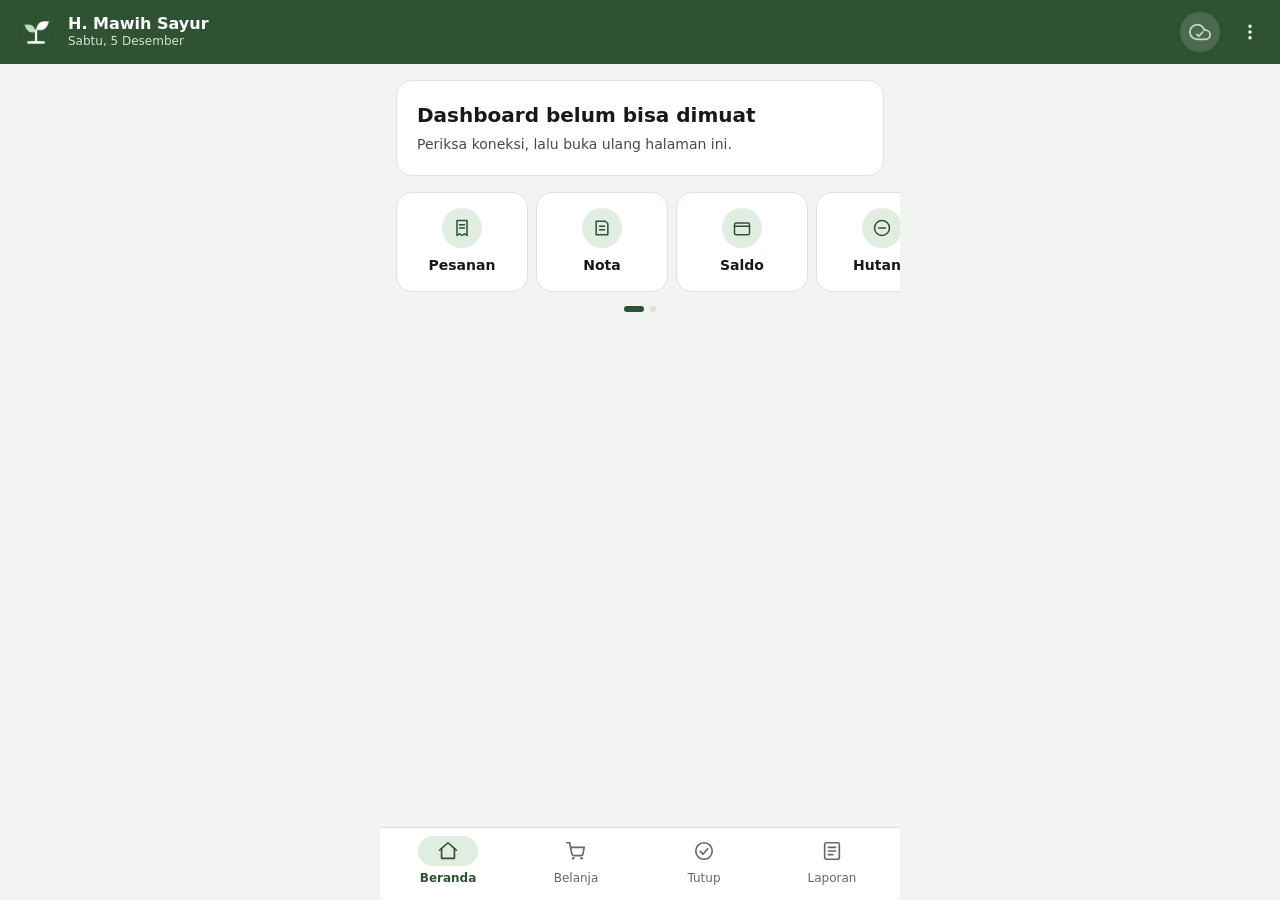
==== commit af513772: "Add files via upload" ====
--- a/sayur-app.html
+++ b/sayur-app.html
@@ -9830,6 +9830,7 @@
      ========================================================== */
   function renderSaldo(){
     var el = $('panel-saldo');
+    if(!el) return;   // halaman Laporan sudah ditinggalkan
     var s = hitungSaldo();
     var html = pitaSumber('mutasi');
 
@@ -9996,6 +9997,7 @@
      ========================================================== */
   function renderHutang(){
     var el = $('panel-hutang');
+    if(!el) return;
     var piutang = App.hutang.filter(function(h){ return h.Tipe === 'PiutangSaya'; });
     var hutang = App.hutang.filter(function(h){ return h.Tipe === 'HutangSaya'; });
     var totalPiutang = piutang.filter(function(h){ return h.Status !== 'Lunas'; })
@@ -10106,6 +10108,7 @@
 
   function renderRiwayat(){
     var el = $('panel-riwayat');
+    if(!el) return;
     var list = App.riwayat.slice().sort(function(a, b){
       return String(b.Tanggal).localeCompare(String(a.Tanggal));
     });
@@ -10799,12 +10802,21 @@
     setTab(Router.tabParam());
     segarkan();
 
-    window.addEventListener('online', function(){ updateStatus(); segarkan(); });
+    /* Listener global: hanya aktif selama halaman Laporan tampil, lalu melepas diri */
+    function aktif(){ return !!$('panel-saldo'); }
+    function lepas(){
+      window.removeEventListener('online', onOnline);
+      window.removeEventListener('offline', updateStatus);
+      window.removeEventListener('sayur:sync', onSync);
+      window.removeEventListener('pageshow', onShow);
+    }
+    function onOnline(){ if(!aktif()) return lepas(); updateStatus(); segarkan(); }
+    function onSync(){ if(!aktif()) return lepas(); segarkan(); }   // antrean selesai terkirim
+    function onShow(e){ if(!aktif()) return lepas(); if(e.persisted) segarkan(); }
+    window.addEventListener('online', onOnline);
     window.addEventListener('offline', updateStatus);
-    /* antrean SyncUI selesai mengirim -> data server sudah berubah */
-    window.addEventListener('sayur:sync', function(){ segarkan(); });
-    /* kembali dari bfcache */
-    window.addEventListener('pageshow', function(e){ if(e.persisted) segarkan(); });
+    window.addEventListener('sayur:sync', onSync);
+    window.addEventListener('pageshow', onShow);
   }
 
   if(document.readyState === 'loading'){
